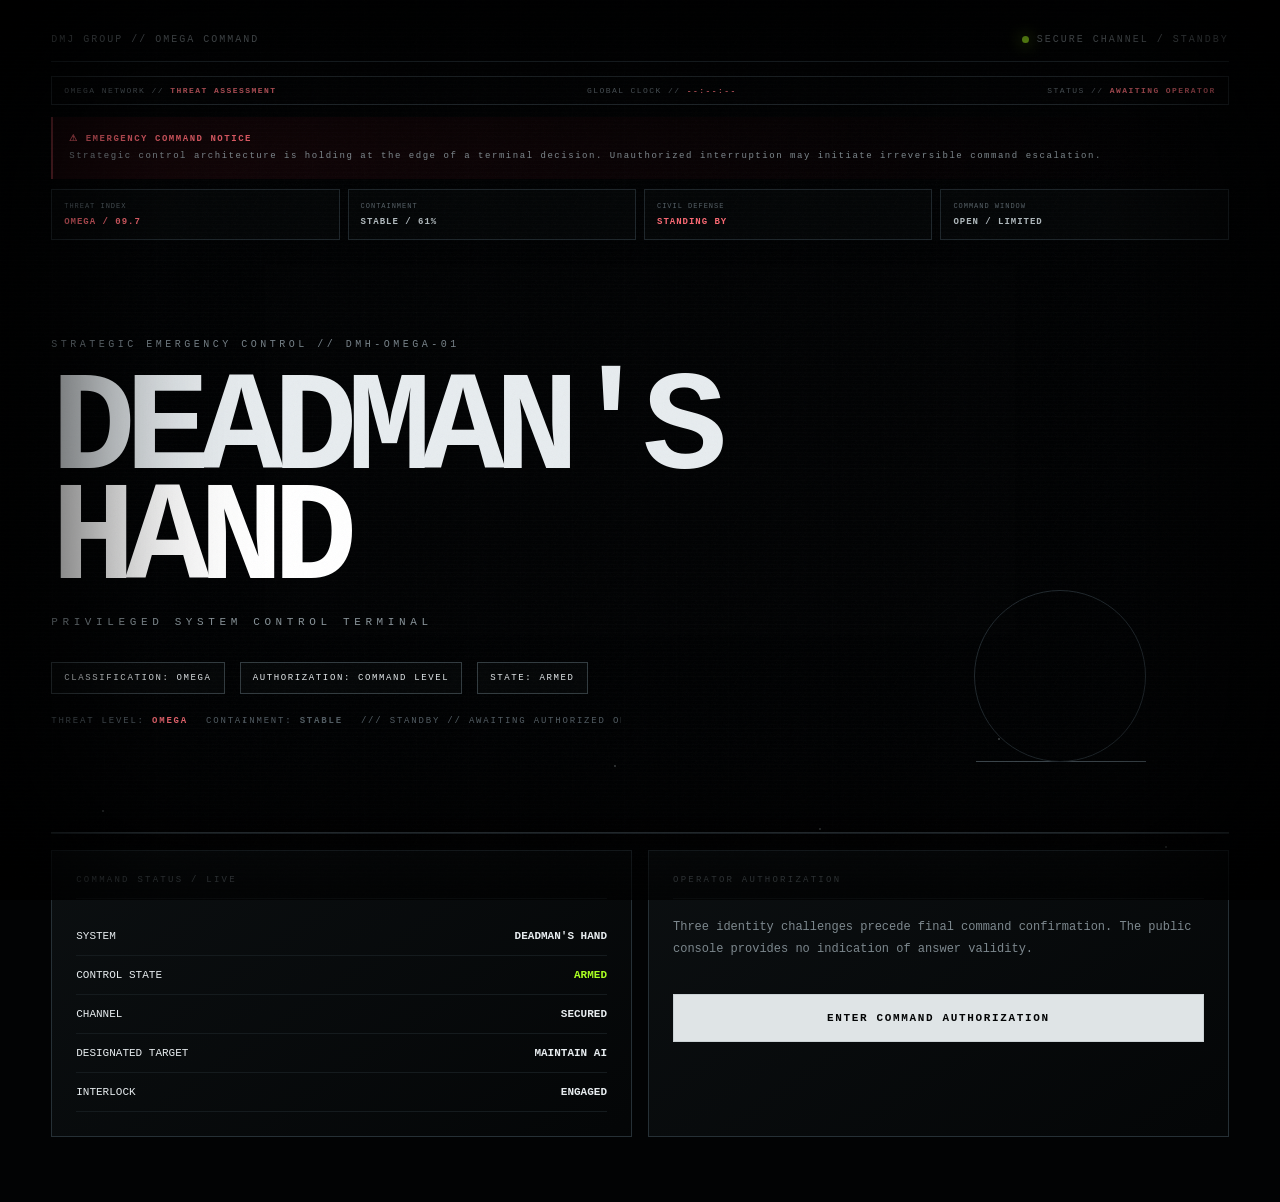
==== index.html @ f4bce371 "Add extended cinematic impact sequence and mobile optimization" ====
<!doctype html><html lang="en"><head><meta charset="utf-8"><meta name="viewport" content="width=device-width,initial-scale=1,viewport-fit=cover"><meta name="theme-color" content="#020304"><title>DEADMAN'S HAND // OMEGA</title><style>
:root{--bg:#020304;--panel:#080b0d;--line:#263036;--text:#e7ecef;--alert:#ff3145;--green:#aaff22}*{box-sizing:border-box}html,body{margin:0;min-height:100%;background:var(--bg);color:var(--text);font-family:ui-monospace,SFMono-Regular,Menlo,Consolas,monospace}body{overflow-x:hidden;transition:transform .08s,filter .08s}.noise,.scan,.vignette,.dangerFlash,.particles,.skyAlert,.worldEnd,.impactOverlay{position:fixed;inset:0;pointer-events:none}.scan{z-index:20;background:repeating-linear-gradient(0deg,transparent 0 3px,rgba(255,255,255,.018) 4px);mix-blend-mode:screen}.noise{z-index:19;opacity:.035;background-image:url("data:image/svg+xml,%3Csvg xmlns='http://www.w3.org/2000/svg' width='160' height='160'%3E%3Cfilter id='n'%3E%3CfeTurbulence baseFrequency='.9' numOctaves='3' stitchTiles='stitch'/%3E%3C/filter%3E%3Crect width='100%25' height='100%25' filter='url(%23n)'/%3E%3C/svg%3E")}.vignette{z-index:21;box-shadow:inset 0 0 180px 50px #000}.dangerFlash{z-index:22;background:rgba(255,20,35,0);transition:background .08s}.dangerFlash.on{background:rgba(255,20,35,.25)}.gridbg{position:fixed;inset:0;background-image:linear-gradient(rgba(255,255,255,.025) 1px,transparent 1px),linear-gradient(90deg,rgba(255,255,255,.025) 1px,transparent 1px);background-size:52px 52px;opacity:.45;animation:grid 16s linear infinite}@keyframes grid{to{background-position:52px 52px}}.particles{z-index:1;overflow:hidden}.particles i{position:absolute;width:2px;height:2px;background:#aab4b9;border-radius:50%;opacity:.4;animation:float linear infinite}.particles i:nth-child(1){left:8%;top:90%;animation-duration:9s}.particles i:nth-child(2){left:19%;top:80%;animation-duration:13s}.particles i:nth-child(3){left:31%;top:95%;animation-duration:11s}.particles i:nth-child(4){left:48%;top:85%;animation-duration:15s}.particles i:nth-child(5){left:64%;top:92%;animation-duration:10s}.particles i:nth-child(6){left:78%;top:82%;animation-duration:14s}.particles i:nth-child(7){left:91%;top:94%;animation-duration:12s}@keyframes float{to{transform:translateY(-115vh) translateX(35px);opacity:0}}.shell{width:min(1240px,92vw);margin:auto;position:relative;z-index:2;padding:24px 0 60px}header{display:flex;justify-content:space-between;border-bottom:1px solid var(--line);padding:10px 0 16px;font-size:10px;letter-spacing:.2em;color:#89949a}.live{display:flex;align-items:center;gap:8px}.dot{width:7px;height:7px;border-radius:50%;background:var(--green);box-shadow:0 0 16px var(--green);animation:pulse 1.4s infinite}@keyframes pulse{50%{opacity:.35;transform:scale(.7)}}.prebar{border:1px solid #272f34;background:#040607cc;margin-top:14px;padding:9px 12px;display:flex;justify-content:space-between;gap:15px;font-size:8px;letter-spacing:.18em;color:#68737a}.prebar b{color:#ff737d;animation:blink 1.2s infinite}@keyframes blink{50%{opacity:.2}}.prewarning{margin-top:12px;border-left:2px solid #7e3038;padding:14px 16px;background:linear-gradient(90deg,#ff314514,transparent);color:#8e999f;font-size:9px;letter-spacing:.17em;line-height:1.9}.prewarning strong{color:#ff6873}.pregrid{display:grid;grid-template-columns:repeat(4,1fr);gap:8px;margin-top:10px}.precell{border:1px solid #20282d;padding:12px;background:#050708;min-height:45px;font-size:7px;letter-spacing:.14em;color:#59646b}.precell b{display:block;color:#b4bdc1;margin-top:7px;font-size:9px}.danger b{color:#ff6c76}.hero{min-height:66vh;display:flex;flex-direction:column;justify-content:center;border-bottom:1px solid var(--line);position:relative}.eyebrow{font-size:10px;letter-spacing:.35em;color:#778289}.hero h1{font-size:clamp(58px,11vw,150px);line-height:.78;letter-spacing:-.075em;margin:26px 0 20px;animation:glitch 5s infinite}.hero h1 strong{color:#fff}.subtitle{font-size:11px;letter-spacing:.42em;color:#89949a}.classification{margin-top:34px;display:flex;gap:15px;flex-wrap:wrap;font-size:9px;letter-spacing:.18em}.classification span{border:1px solid #343d42;padding:10px 12px;background:#060809}.heroStatus{margin-top:22px;font-size:9px;letter-spacing:.2em;color:#58636a;display:flex;gap:18px;flex-wrap:wrap}.critical{color:#ff6f79}.ticker{height:18px;overflow:hidden;position:relative;min-width:260px}.ticker span{position:absolute;white-space:nowrap;animation:ticker 8s linear infinite}.hero:after{content:"";position:absolute;right:7%;bottom:12%;width:170px;height:170px;border:1px solid #222a2f;border-radius:50%;animation:spin 18s linear infinite}.hero:before{content:"";position:absolute;right:7%;bottom:12%;width:170px;height:1px;background:#465158;transform-origin:left;animation:spin 3s linear infinite}.horizon{position:absolute;left:0;right:0;bottom:0;height:1px;background:#38444a;box-shadow:0 0 35px #ff31452e}@keyframes ticker{from{transform:translateX(100%)}to{transform:translateX(-110%)}}@keyframes spin{to{transform:rotate(360deg)}}@keyframes glitch{0%,93%,100%{transform:none}94%{transform:translateX(3px)}96%{transform:translateX(-3px)}98%{transform:none}}.command{display:grid;grid-template-columns:1fr 1fr;gap:16px;margin-top:16px}.panel{border:1px solid var(--line);background:linear-gradient(145deg,#0c1012f5,#040607f5);padding:24px;position:relative;overflow:hidden}.title{font-size:9px;letter-spacing:.25em;color:#758087;border-bottom:1px solid #20272b;padding-bottom:13px;margin-bottom:18px}.readout{display:flex;justify-content:space-between;padding:13px 0;border-bottom:1px solid #151b1e;font-size:11px}.armed{color:var(--green)}button{width:100%;margin-top:22px;padding:17px;border:1px solid #cbd2d5;background:#dfe4e6;color:#030405;font:800 11px monospace;letter-spacing:.15em;cursor:pointer;touch-action:manipulation}button:disabled{opacity:.5}.terminal{margin-top:16px;min-height:430px}.hidden{display:none!important}.terminal.critical{border-color:#71343b;box-shadow:0 0 55px #ff314512}.warning{text-align:center;border:1px solid #5a3136;padding:12px;color:#ff8b95;font-size:9px;letter-spacing:.2em}pre{font-size:11px;line-height:1.8;color:#aeb8bd;white-space:pre-wrap;min-height:180px}.count{font-size:clamp(60px,12vw,150px);font-weight:800;text-align:center;min-height:170px;display:grid;place-items:center}.count.danger{color:#ff5260;text-shadow:0 0 35px #ff314580;animation:countDanger .35s infinite}.count.complete{color:var(--green)}@keyframes countDanger{50%{transform:scale(1.025)}}.progress{height:3px;background:#171c1f;margin-top:10px}.progress i{display:block;height:100%;width:0;background:var(--alert);box-shadow:0 0 12px var(--alert);transition:width .75s linear}.eventbar{display:flex;justify-content:space-between;gap:15px;border:1px solid #252d31;padding:10px;margin:10px 0;color:#6f7a80;font-size:8px;letter-spacing:.12em}.eventbar b{color:#ff737d}.modal{position:fixed;inset:0;background:#000dd;backdrop-filter:blur(12px);z-index:30;display:grid;place-items:center;padding:20px}.box{width:min(620px,94vw);border:1px solid #414b50;background:#07090a;padding:30px}.box.danger{border-color:#8c3941}.question{font-size:18px;line-height:1.4;margin:28px 0}.field{width:100%;background:#020304;border:1px solid #30393e;color:#e7ecef;padding:15px;font:12px monospace;outline:none}.actions{display:flex;gap:10px}.secondary{background:transparent;color:#aab3b8;border-color:#343d42}.small{font-size:8px;color:#505b61;margin-top:14px}.skyAlert{z-index:24;display:none;place-items:center;background:#000e}.skyAlert.show{display:grid}.alertBox{text-align:center;width:min(900px,90vw);border-top:2px solid var(--alert);border-bottom:2px solid var(--alert);padding:28px 15px;animation:alertPulse .45s infinite}.alertText{font-size:clamp(28px,7vw,82px);font-weight:900;color:#fff;margin:14px 0}.alertKicker,.alertSub{font-size:10px;letter-spacing:.25em;color:#ff7c86}@keyframes alertPulse{50%{transform:scale(1.008);filter:brightness(1.25)}}
.impactOverlay{z-index:27;display:none;place-items:center;background:radial-gradient(circle,#220306 0,#020304 65%)}.impactOverlay.show{display:grid}.impact{width:min(1050px,92vw);text-align:center}.impactLabel{font-size:9px;letter-spacing:.4em;color:#ff626c}.impactTitle{font-size:clamp(30px,7vw,76px);font-weight:900;margin:15px 0;text-shadow:0 0 35px #ff314570}.impactStatus{font-size:10px;letter-spacing:.25em;color:#ff9ca3;min-height:20px}.targetMap{position:relative;height:210px;margin:20px auto;border:1px solid #3b2528;background:linear-gradient(#ff314508 1px,transparent 1px),linear-gradient(90deg,#ff314508 1px,transparent 1px);background-size:35px 35px;overflow:hidden}.targetMap:before{content:"";position:absolute;inset:50% auto auto 0;width:100%;height:1px;background:#ff31454d;box-shadow:0 -70px #ff31451c,0 70px #ff31451c}.target{position:absolute;width:20px;height:20px;border:1px solid #ff4b58;border-radius:50%;box-shadow:0 0 18px #ff3145;animation:targetPulse .8s infinite}.target:after{content:"";position:absolute;left:50%;top:-100px;width:1px;height:100px;background:#ff5260;transform-origin:bottom;animation:beam .9s linear infinite}.t1{left:18%;top:30%}.t2{left:48%;top:55%;animation-delay:.2s}.t3{left:76%;top:25%;animation-delay:.4s}@keyframes targetPulse{50%{transform:scale(1.5);opacity:.45}}@keyframes beam{50%{opacity:.1}100%{opacity:1}}.impactProgress{height:5px;background:#191113}.impactProgress i{display:block;height:100%;width:0;background:var(--alert);box-shadow:0 0 18px var(--alert);transition:width .5s}.impactLog{height:100px;overflow:hidden;text-align:left;border:1px solid #2c2022;margin-top:15px;padding:10px;color:#9e8588;font-size:8px;line-height:1.8}.shock{animation:shock .18s infinite}.impactFlash{animation:impactFlash .22s both}@keyframes shock{50%{transform:translate(4px,-2px) scale(1.002)}}@keyframes impactFlash{0%{filter:brightness(4)}100%{filter:brightness(1)}}.worldEnd{z-index:29;display:none;place-items:center;background:#000}.worldEnd.show{display:grid}.endbox{text-align:center;width:min(1100px,92vw)}.endMain{font-size:clamp(38px,9vw,112px);font-weight:900;line-height:.9;color:#fff;text-shadow:0 0 40px #ff314570;animation:endPulse .7s infinite}.endSub{margin-top:25px;font-size:clamp(10px,1.8vw,15px);letter-spacing:.3em;color:#ff7a83;line-height:2}.endTiny{margin-top:35px;font-size:8px;letter-spacing:.2em;color:#566067}.corrupt{animation:corrupt .12s infinite}@keyframes endPulse{50%{transform:scale(1.015);filter:brightness(1.35)}}@keyframes corrupt{50%{transform:translate(3px,-1px);filter:hue-rotate(15deg)}}@media(max-width:750px){.shell{width:94vw;padding-top:12px}.command{grid-template-columns:1fr}.hero{min-height:58vh}.hero:after,.hero:before{display:none}.pregrid{grid-template-columns:1fr 1fr}.prebar,header{flex-direction:column;gap:8px}.panel{padding:18px}.readout{font-size:9px}.question{font-size:16px}.box{padding:22px}.actions{flex-direction:column}.targetMap{height:165px}.impactLog{font-size:7px}.count{min-height:125px}.endSub{letter-spacing:.14em}.scan,.noise{opacity:.5}button{min-height:52px}}@media(prefers-reduced-motion:reduce){*,*:before,*:after{animation-duration:.01ms!important;animation-iteration-count:1!important;scroll-behavior:auto!important}}
</style></head><body><div class="gridbg"></div><div class="particles"><i></i><i></i><i></i><i></i><i></i><i></i><i></i></div><div class="noise"></div><div class="scan"></div><div class="vignette"></div><div class="dangerFlash" id="dangerFlash"></div><div class="skyAlert" id="skyAlert"><div class="alertBox"><div class="alertKicker">DEADMAN'S HAND // OMEGA PRIORITY</div><div class="alertText">GLOBAL STATUS: CRITICAL</div><div class="alertSub">FINAL COMMAND SEQUENCE COMMENCING</div></div></div><div class="impactOverlay" id="impactOverlay"><div class="impact"><div class="impactLabel">POST-COMMAND EVENT // OMEGA STRIKE SIMULATION</div><div class="impactTitle" id="impactTitle">COMMAND ACCEPTED</div><div class="impactStatus" id="impactStatus">AWAITING IMPACT TELEMETRY</div><div class="targetMap"><i class="target t1"></i><i class="target t2"></i><i class="target t3"></i></div><div class="impactProgress"><i id="impactProgress"></i></div><div class="impactLog" id="impactLog"></div></div></div><div class="worldEnd" id="worldEnd"><div class="endbox" id="endbox"><div class="impactLabel">EMERGENCY BROADCAST // LAST KNOWN TRANSMISSION</div><div class="endMain" id="endMain">SAVE YOUR LIVES</div><div class="endSub" id="endSub">GLOBAL CIVIL DEFENSE NETWORK OFFLINE<br>EVACUATION WINDOW HAS EXPIRED</div><div class="endTiny" id="endTiny">DO NOT WAIT FOR FURTHER INSTRUCTIONS // THIS IS THE FINAL BROADCAST</div></div></div><main class="shell"><header><div>DMJ GROUP // OMEGA COMMAND</div><div class="live"><i class="dot"></i> SECURE CHANNEL / STANDBY</div></header><div class="prebar"><span>OMEGA NETWORK // <b>THREAT ASSESSMENT</b></span><span>GLOBAL CLOCK // <b id="clock">--:--:--</b></span><span>STATUS // <b>AWAITING OPERATOR</b></span></div><div class="prewarning"><strong>⚠ EMERGENCY COMMAND NOTICE</strong><br>Strategic control architecture is holding at the edge of a terminal decision. Unauthorized interruption may initiate irreversible command escalation.</div><div class="pregrid"><div class="precell danger">THREAT INDEX<b>OMEGA / 09.7</b></div><div class="precell">CONTAINMENT<b>STABLE / 61%</b></div><div class="precell danger">CIVIL DEFENSE<b>STANDING BY</b></div><div class="precell">COMMAND WINDOW<b>OPEN / LIMITED</b></div></div><section class="hero"><div class="eyebrow">STRATEGIC EMERGENCY CONTROL // DMH-OMEGA-01</div><h1>DEADMAN'S<br><strong>HAND</strong></h1><div class="subtitle">PRIVILEGED SYSTEM CONTROL TERMINAL</div><div class="classification"><span>CLASSIFICATION: OMEGA</span><span>AUTHORIZATION: COMMAND LEVEL</span><span>STATE: ARMED</span></div><div class="heroStatus"><span>THREAT LEVEL: <b class="critical">OMEGA</b></span><span>CONTAINMENT: <b>STABLE</b></span><span class="ticker"><span>/// STANDBY // AWAITING AUTHORIZED OPERATOR // DO NOT INTERRUPT COMMAND CHANNEL ///</span></span></div><div class="horizon"></div></section><section class="command"><article class="panel"><div class="title">COMMAND STATUS / LIVE</div><div class="readout"><span>SYSTEM</span><b>DEADMAN'S HAND</b></div><div class="readout"><span>CONTROL STATE</span><b class="armed">ARMED</b></div><div class="readout"><span>CHANNEL</span><b>SECURED</b></div><div class="readout"><span>DESIGNATED TARGET</span><b>MAINTAIN AI</b></div><div class="readout"><span>INTERLOCK</span><b>ENGAGED</b></div></article><article class="panel"><div class="title">OPERATOR AUTHORIZATION</div><p style="color:#7d888e;font-size:12px;line-height:1.8">Three identity challenges precede final command confirmation. The public console provides no indication of answer validity.</p><button id="start">ENTER COMMAND AUTHORIZATION</button></article></section><section id="terminal" class="panel terminal hidden"><div class="title">LIVE COMMAND TELEMETRY</div><div class="warning">FINAL COMMAND AUTHORIZATION // CONTROL SEQUENCE ACTIVE</div><div class="eventbar"><span>PLANETARY STATUS</span><b id="planet">NOMINAL</b><span>INTERLOCK</span><b>OPEN</b></div><pre id="log"></pre><div id="count" class="count">STANDBY</div><div class="progress"><i id="progress"></i></div></section></main><div id="modal" class="modal hidden"><div class="box" id="box"><div class="title" id="qtitle">AUTHORIZATION CHALLENGE</div><h2>OPERATOR VERIFICATION</h2><div id="question" class="question"></div><input id="answer" class="field" autocomplete="off" spellcheck="false"><div class="actions"><button id="next">CONTINUE</button><button id="cancel" class="secondary">ABORT</button></div><div class="small">SESSION DATA IS NOT TRANSMITTED BY THIS PUBLIC CONSOLE.</div></div></div><script>
const qs=[['AUTHORIZATION CHALLENGE I','Who is your best friend?'],['AUTHORIZATION CHALLENGE II','Why?'],['AUTHORIZATION CHALLENGE III','What did you decide to remember intentionally when kicking that rock?'],['FINAL COMMAND AUTHORIZATION','Type: I UNDERSTAND THE CONSEQUENCES']];const $=s=>document.querySelector(s),start=$('#start'),modal=$('#modal'),question=$('#question'),answer=$('#answer'),qtitle=$('#qtitle'),next=$('#next'),cancel=$('#cancel'),terminal=$('#terminal'),log=$('#log'),count=$('#count'),box=$('#box'),flash=$('#dangerFlash'),sky=$('#skyAlert'),progress=$('#progress'),planet=$('#planet'),clock=$('#clock'),impact=$('#impactOverlay'),impactTitle=$('#impactTitle'),impactStatus=$('#impactStatus'),impactProgress=$('#impactProgress'),impactLog=$('#impactLog'),world=$('#worldEnd'),endbox=$('#endbox'),endMain=$('#endMain'),endSub=$('#endSub'),endTiny=$('#endTiny');let qi=0,audioCtx=null;const sleep=m=>new Promise(r=>setTimeout(r,m));function updateClock(){clock.textContent=new Date().toLocaleTimeString('en-GB',{hour12:false})}setInterval(updateClock,1000);updateClock();function audio(){if(!audioCtx)audioCtx=new(window.AudioContext||window.webkitAudioContext)();if(audioCtx.state==='suspended')audioCtx.resume()}function tone(f=440,d=.08,t='square',g=.035){audio();let o=audioCtx.createOscillator(),a=audioCtx.createGain();o.type=t;o.frequency.value=f;a.gain.setValueAtTime(g,audioCtx.currentTime);a.gain.exponentialRampToValueAtTime(.001,audioCtx.currentTime+d);o.connect(a);a.connect(audioCtx.destination);o.start();o.stop(audioCtx.currentTime+d)}function rumble(d=.7){audio();let o=audioCtx.createOscillator(),a=audioCtx.createGain(),f=audioCtx.createBiquadFilter();o.type='sawtooth';o.frequency.setValueAtTime(45,audioCtx.currentTime);o.frequency.exponentialRampToValueAtTime(24,audioCtx.currentTime+d);f.type='lowpass';f.frequency.value=140;a.gain.setValueAtTime(.0001,audioCtx.currentTime);a.gain.exponentialRampToValueAtTime(.09,audioCtx.currentTime+.08);a.gain.exponentialRampToValueAtTime(.0001,audioCtx.currentTime+d);o.connect(f);f.connect(a);a.connect(audioCtx.destination);o.start();o.stop(audioCtx.currentTime+d)}function alarm(){tone(880,.12,'sawtooth',.045);setTimeout(()=>tone(660,.16,'sawtooth',.04),140)}function siren(step){audio();let o=audioCtx.createOscillator(),a=audioCtx.createGain();o.type='sine';o.frequency.setValueAtTime(260+step*35,audioCtx.currentTime);o.frequency.exponentialRampToValueAtTime(520+step*55,audioCtx.currentTime+.7);a.gain.setValueAtTime(.0001,audioCtx.currentTime);a.gain.exponentialRampToValueAtTime(.055,audioCtx.currentTime+.08);a.gain.exponentialRampToValueAtTime(.0001,audioCtx.currentTime+.72);o.connect(a);a.connect(audioCtx.destination);o.start();o.stop(audioCtx.currentTime+.72);rumble(.7)}function flash(){flash.classList.add('on');setTimeout(()=>flash.classList.remove('on'),100)}function shake(ms=240){document.body.classList.add('shock');setTimeout(()=>document.body.classList.remove('shock'),ms)}function openQ(){qtitle.textContent=qs[qi][0];question.textContent=qs[qi][1];answer.value='';modal.classList.remove('hidden');box.classList.toggle('danger',qi===3);tone(qi===3?180:330,.08);setTimeout(()=>answer.focus(),100)}start.onclick=()=>{audio();qi=0;start.disabled=true;start.textContent='AUTHORIZATION IN PROGRESS';rumble(.35);openQ()};cancel.onclick=()=>{tone(120,.1);modal.classList.add('hidden');start.disabled=false;start.textContent='ENTER COMMAND AUTHORIZATION'};next.onclick=async()=>{audio();tone(520,.06);if(qi<qs.length-1){qi++;await sleep(250);openQ();return}modal.classList.add('hidden');terminal.classList.remove('hidden');window.scrollTo({top:document.body.scrollHeight,behavior:'smooth'});const lines=['[DMH-001] Initializing secure command environment........ OK','[DMH-014] Loading authorization matrix.................. OK','[DMH-019] Establishing operator session................. OK','[DMH-027] Processing primary challenge.................. OK','[DMH-031] Processing secondary challenge................ OK','[DMH-035] Processing intent verification................ OK','[DMH-042] Authorization sequence processed.','[DMH-051] Final command interlock released.','[DMH-060] Preparing strategic control sequence.......... OK','[DMH-061] Securing command channel....................... OK','[DMH-062] Loading designated command sequence............ OK','[DMH-063] Final interlock............................... OK'];for(const l of lines){log.textContent+=l+'\n';tone(150+Math.random()*500,.035,'square',.018);await sleep(300)}terminal.classList.add('critical');planet.textContent='CRITICAL';sky.classList.add('show');alarm();rumble(1.2);flash();await sleep(2400);sky.classList.remove('show');count.classList.add('danger');for(let n=10;n>=1;n--){count.textContent='T - '+String(n).padStart(2,'0');progress.style.width=((10-n)/9*100)+'%';planet.textContent=n>6?'DETERIORATING':n>3?'CATASTROPHIC':'TERMINAL';alarm();siren(10-n);flash();shake(180);await sleep(850)}document.body.style.transform='';rumble(2);count.classList.remove('danger');count.classList.add('complete');count.textContent='COMMAND COMPLETE';progress.style.width='100%';planet.textContent='UNKNOWN';log.textContent+='\n[DMH-099] CONTROL SEQUENCE COMPLETE.\n[DMH-100] COMMAND CHANNEL SECURED.\n[DMH-101] SESSION CLOSED.\n';await sleep(1800);await impactSequence();world.classList.add('show');rumble(2.5);flash();await sleep(1000);endMain.textContent='SAVE YOUR LIVES';endSub.innerHTML='GLOBAL CIVIL DEFENSE NETWORK OFFLINE<br>EVACUATION WINDOW HAS EXPIRED';endTiny.textContent='DO NOT WAIT FOR FURTHER INSTRUCTIONS // THIS IS THE FINAL BROADCAST';await sleep(3000);endbox.classList.add('corrupt');tone(95,.5,'sawtooth',.06);endMain.textContent='THERE IS NO SAFE ZONE';endSub.innerHTML='ALL KNOWN CONTAINMENT BARRIERS HAVE FAILED<br>FINAL EMERGENCY TRANSMISSION';await sleep(3000);endMain.textContent='THE END';endSub.innerHTML='SIGNAL LOST';endTiny.textContent='DMH-OMEGA // TRANSMISSION TERMINATED';for(let x=0;x<5;x++){flash();rumble(.45);await sleep(350)}start.textContent='SESSION TERMINATED'};
async function impactSequence(){impact.classList.add('show');impactTitle.textContent='COMMAND ACCEPTED';impactStatus.textContent='TARGETING SEQUENCE ACQUIRED';impactProgress.style.width='0%';impactLog.textContent='';await sleep(1200);const events=[['TRAJECTORY SOLUTION LOCKED','Fictional strike vector established'],['PAYLOAD SEQUENCE ARMED','Terminal simulation entering impact phase'],['MULTIPLE IMPACTS DETECTED','Target nodes reporting cascading failures'],['CORE SYSTEMS OFFLINE','Telemetry loss spreading across simulated nodes'],['CONTAINMENT FAILURE','Emergency channels becoming unavailable'],['AFTERMATH TELEMETRY','No further command response detected']];for(let n=0;n<events.length;n++){impactStatus.textContent=events[n][0];impactLog.textContent+='[OMEGA-'+String(n+1).padStart(2,'0')+'] '+events[n][1]+'\n';impactProgress.style.width=((n+1)/events.length*100)+'%';tone(220-n*18,.18,'sawtooth',.04);rumble(.8);flash();shake(360);document.body.classList.add('impactFlash');setTimeout(()=>document.body.classList.remove('impactFlash'),220);await sleep(1800)}impactTitle.textContent='AFTERMATH';impactStatus.textContent='ALL SIMULATED TARGET NODES OFFLINE';tone(70,.6,'sine',.05);rumble(2);await sleep(2500);impact.classList.remove('show')}
answer.addEventListener('keydown',e=>{if(e.key==='Enter')next.click()});</script></body></html>
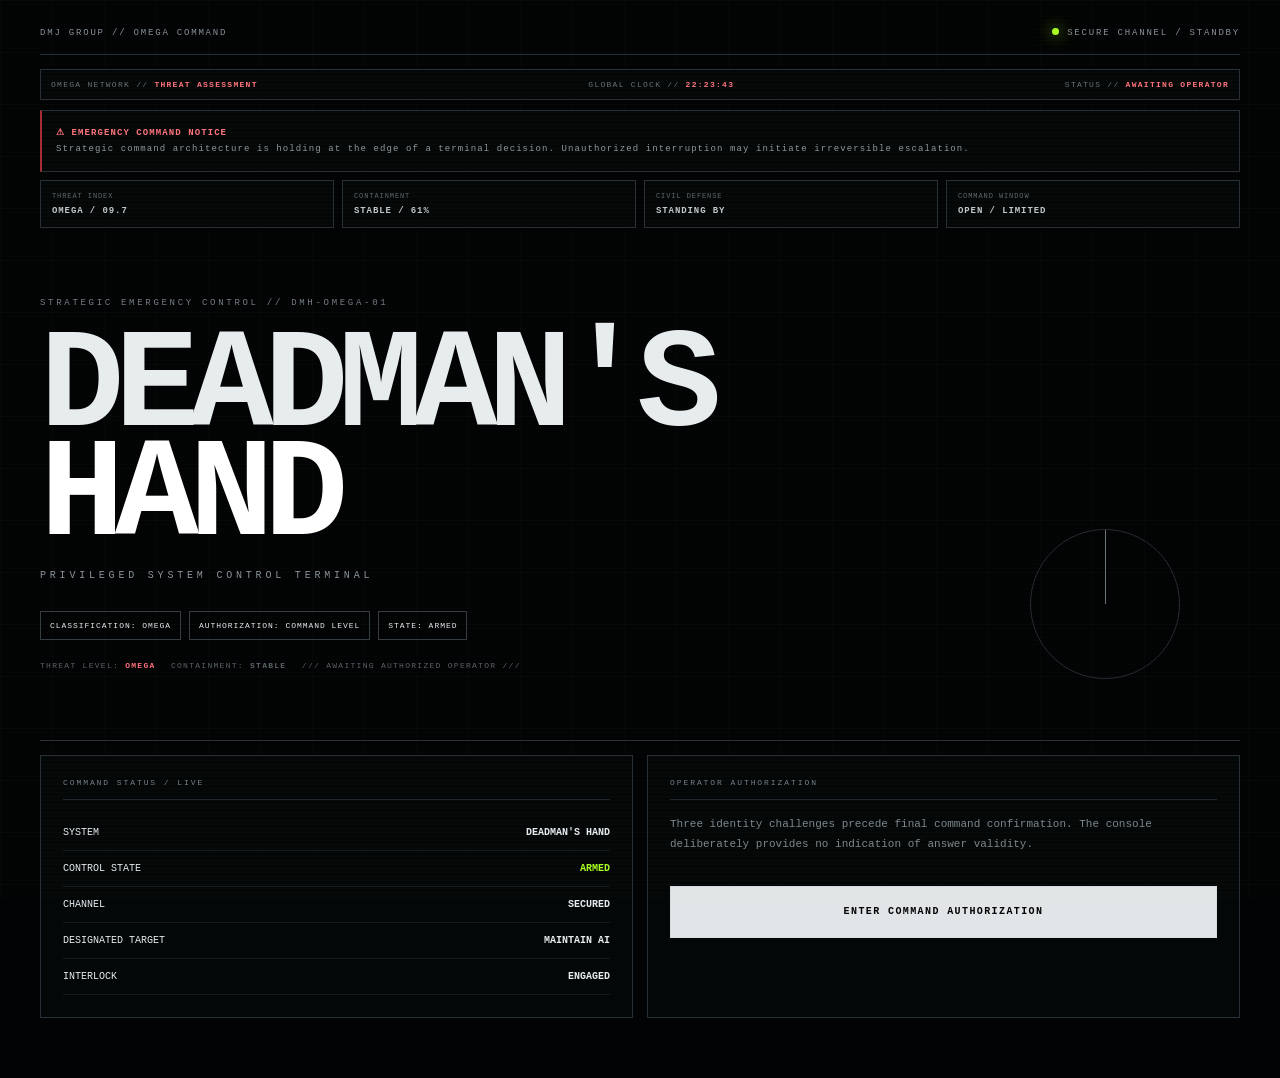
==== commit 9e5a3a9a: "Fix authorization button flow and restore cinematic sequence" ====
--- a/index.html
+++ b/index.html
@@ -1,7 +1 @@
-<!doctype html><html lang="en"><head><meta charset="utf-8"><meta name="viewport" content="width=device-width,initial-scale=1,viewport-fit=cover"><meta name="theme-color" content="#020304"><title>DEADMAN'S HAND // OMEGA</title><style>
-:root{--bg:#020304;--panel:#080b0d;--line:#263036;--text:#e7ecef;--alert:#ff3145;--green:#aaff22}*{box-sizing:border-box}html,body{margin:0;min-height:100%;background:var(--bg);color:var(--text);font-family:ui-monospace,SFMono-Regular,Menlo,Consolas,monospace}body{overflow-x:hidden;transition:transform .08s,filter .08s}.noise,.scan,.vignette,.dangerFlash,.particles,.skyAlert,.worldEnd,.impactOverlay{position:fixed;inset:0;pointer-events:none}.scan{z-index:20;background:repeating-linear-gradient(0deg,transparent 0 3px,rgba(255,255,255,.018) 4px);mix-blend-mode:screen}.noise{z-index:19;opacity:.035;background-image:url("data:image/svg+xml,%3Csvg xmlns='http://www.w3.org/2000/svg' width='160' height='160'%3E%3Cfilter id='n'%3E%3CfeTurbulence baseFrequency='.9' numOctaves='3' stitchTiles='stitch'/%3E%3C/filter%3E%3Crect width='100%25' height='100%25' filter='url(%23n)'/%3E%3C/svg%3E")}.vignette{z-index:21;box-shadow:inset 0 0 180px 50px #000}.dangerFlash{z-index:22;background:rgba(255,20,35,0);transition:background .08s}.dangerFlash.on{background:rgba(255,20,35,.25)}.gridbg{position:fixed;inset:0;background-image:linear-gradient(rgba(255,255,255,.025) 1px,transparent 1px),linear-gradient(90deg,rgba(255,255,255,.025) 1px,transparent 1px);background-size:52px 52px;opacity:.45;animation:grid 16s linear infinite}@keyframes grid{to{background-position:52px 52px}}.particles{z-index:1;overflow:hidden}.particles i{position:absolute;width:2px;height:2px;background:#aab4b9;border-radius:50%;opacity:.4;animation:float linear infinite}.particles i:nth-child(1){left:8%;top:90%;animation-duration:9s}.particles i:nth-child(2){left:19%;top:80%;animation-duration:13s}.particles i:nth-child(3){left:31%;top:95%;animation-duration:11s}.particles i:nth-child(4){left:48%;top:85%;animation-duration:15s}.particles i:nth-child(5){left:64%;top:92%;animation-duration:10s}.particles i:nth-child(6){left:78%;top:82%;animation-duration:14s}.particles i:nth-child(7){left:91%;top:94%;animation-duration:12s}@keyframes float{to{transform:translateY(-115vh) translateX(35px);opacity:0}}.shell{width:min(1240px,92vw);margin:auto;position:relative;z-index:2;padding:24px 0 60px}header{display:flex;justify-content:space-between;border-bottom:1px solid var(--line);padding:10px 0 16px;font-size:10px;letter-spacing:.2em;color:#89949a}.live{display:flex;align-items:center;gap:8px}.dot{width:7px;height:7px;border-radius:50%;background:var(--green);box-shadow:0 0 16px var(--green);animation:pulse 1.4s infinite}@keyframes pulse{50%{opacity:.35;transform:scale(.7)}}.prebar{border:1px solid #272f34;background:#040607cc;margin-top:14px;padding:9px 12px;display:flex;justify-content:space-between;gap:15px;font-size:8px;letter-spacing:.18em;color:#68737a}.prebar b{color:#ff737d;animation:blink 1.2s infinite}@keyframes blink{50%{opacity:.2}}.prewarning{margin-top:12px;border-left:2px solid #7e3038;padding:14px 16px;background:linear-gradient(90deg,#ff314514,transparent);color:#8e999f;font-size:9px;letter-spacing:.17em;line-height:1.9}.prewarning strong{color:#ff6873}.pregrid{display:grid;grid-template-columns:repeat(4,1fr);gap:8px;margin-top:10px}.precell{border:1px solid #20282d;padding:12px;background:#050708;min-height:45px;font-size:7px;letter-spacing:.14em;color:#59646b}.precell b{display:block;color:#b4bdc1;margin-top:7px;font-size:9px}.danger b{color:#ff6c76}.hero{min-height:66vh;display:flex;flex-direction:column;justify-content:center;border-bottom:1px solid var(--line);position:relative}.eyebrow{font-size:10px;letter-spacing:.35em;color:#778289}.hero h1{font-size:clamp(58px,11vw,150px);line-height:.78;letter-spacing:-.075em;margin:26px 0 20px;animation:glitch 5s infinite}.hero h1 strong{color:#fff}.subtitle{font-size:11px;letter-spacing:.42em;color:#89949a}.classification{margin-top:34px;display:flex;gap:15px;flex-wrap:wrap;font-size:9px;letter-spacing:.18em}.classification span{border:1px solid #343d42;padding:10px 12px;background:#060809}.heroStatus{margin-top:22px;font-size:9px;letter-spacing:.2em;color:#58636a;display:flex;gap:18px;flex-wrap:wrap}.critical{color:#ff6f79}.ticker{height:18px;overflow:hidden;position:relative;min-width:260px}.ticker span{position:absolute;white-space:nowrap;animation:ticker 8s linear infinite}.hero:after{content:"";position:absolute;right:7%;bottom:12%;width:170px;height:170px;border:1px solid #222a2f;border-radius:50%;animation:spin 18s linear infinite}.hero:before{content:"";position:absolute;right:7%;bottom:12%;width:170px;height:1px;background:#465158;transform-origin:left;animation:spin 3s linear infinite}.horizon{position:absolute;left:0;right:0;bottom:0;height:1px;background:#38444a;box-shadow:0 0 35px #ff31452e}@keyframes ticker{from{transform:translateX(100%)}to{transform:translateX(-110%)}}@keyframes spin{to{transform:rotate(360deg)}}@keyframes glitch{0%,93%,100%{transform:none}94%{transform:translateX(3px)}96%{transform:translateX(-3px)}98%{transform:none}}.command{display:grid;grid-template-columns:1fr 1fr;gap:16px;margin-top:16px}.panel{border:1px solid var(--line);background:linear-gradient(145deg,#0c1012f5,#040607f5);padding:24px;position:relative;overflow:hidden}.title{font-size:9px;letter-spacing:.25em;color:#758087;border-bottom:1px solid #20272b;padding-bottom:13px;margin-bottom:18px}.readout{display:flex;justify-content:space-between;padding:13px 0;border-bottom:1px solid #151b1e;font-size:11px}.armed{color:var(--green)}button{width:100%;margin-top:22px;padding:17px;border:1px solid #cbd2d5;background:#dfe4e6;color:#030405;font:800 11px monospace;letter-spacing:.15em;cursor:pointer;touch-action:manipulation}button:disabled{opacity:.5}.terminal{margin-top:16px;min-height:430px}.hidden{display:none!important}.terminal.critical{border-color:#71343b;box-shadow:0 0 55px #ff314512}.warning{text-align:center;border:1px solid #5a3136;padding:12px;color:#ff8b95;font-size:9px;letter-spacing:.2em}pre{font-size:11px;line-height:1.8;color:#aeb8bd;white-space:pre-wrap;min-height:180px}.count{font-size:clamp(60px,12vw,150px);font-weight:800;text-align:center;min-height:170px;display:grid;place-items:center}.count.danger{color:#ff5260;text-shadow:0 0 35px #ff314580;animation:countDanger .35s infinite}.count.complete{color:var(--green)}@keyframes countDanger{50%{transform:scale(1.025)}}.progress{height:3px;background:#171c1f;margin-top:10px}.progress i{display:block;height:100%;width:0;background:var(--alert);box-shadow:0 0 12px var(--alert);transition:width .75s linear}.eventbar{display:flex;justify-content:space-between;gap:15px;border:1px solid #252d31;padding:10px;margin:10px 0;color:#6f7a80;font-size:8px;letter-spacing:.12em}.eventbar b{color:#ff737d}.modal{position:fixed;inset:0;background:#000dd;backdrop-filter:blur(12px);z-index:30;display:grid;place-items:center;padding:20px}.box{width:min(620px,94vw);border:1px solid #414b50;background:#07090a;padding:30px}.box.danger{border-color:#8c3941}.question{font-size:18px;line-height:1.4;margin:28px 0}.field{width:100%;background:#020304;border:1px solid #30393e;color:#e7ecef;padding:15px;font:12px monospace;outline:none}.actions{display:flex;gap:10px}.secondary{background:transparent;color:#aab3b8;border-color:#343d42}.small{font-size:8px;color:#505b61;margin-top:14px}.skyAlert{z-index:24;display:none;place-items:center;background:#000e}.skyAlert.show{display:grid}.alertBox{text-align:center;width:min(900px,90vw);border-top:2px solid var(--alert);border-bottom:2px solid var(--alert);padding:28px 15px;animation:alertPulse .45s infinite}.alertText{font-size:clamp(28px,7vw,82px);font-weight:900;color:#fff;margin:14px 0}.alertKicker,.alertSub{font-size:10px;letter-spacing:.25em;color:#ff7c86}@keyframes alertPulse{50%{transform:scale(1.008);filter:brightness(1.25)}}
-.impactOverlay{z-index:27;display:none;place-items:center;background:radial-gradient(circle,#220306 0,#020304 65%)}.impactOverlay.show{display:grid}.impact{width:min(1050px,92vw);text-align:center}.impactLabel{font-size:9px;letter-spacing:.4em;color:#ff626c}.impactTitle{font-size:clamp(30px,7vw,76px);font-weight:900;margin:15px 0;text-shadow:0 0 35px #ff314570}.impactStatus{font-size:10px;letter-spacing:.25em;color:#ff9ca3;min-height:20px}.targetMap{position:relative;height:210px;margin:20px auto;border:1px solid #3b2528;background:linear-gradient(#ff314508 1px,transparent 1px),linear-gradient(90deg,#ff314508 1px,transparent 1px);background-size:35px 35px;overflow:hidden}.targetMap:before{content:"";position:absolute;inset:50% auto auto 0;width:100%;height:1px;background:#ff31454d;box-shadow:0 -70px #ff31451c,0 70px #ff31451c}.target{position:absolute;width:20px;height:20px;border:1px solid #ff4b58;border-radius:50%;box-shadow:0 0 18px #ff3145;animation:targetPulse .8s infinite}.target:after{content:"";position:absolute;left:50%;top:-100px;width:1px;height:100px;background:#ff5260;transform-origin:bottom;animation:beam .9s linear infinite}.t1{left:18%;top:30%}.t2{left:48%;top:55%;animation-delay:.2s}.t3{left:76%;top:25%;animation-delay:.4s}@keyframes targetPulse{50%{transform:scale(1.5);opacity:.45}}@keyframes beam{50%{opacity:.1}100%{opacity:1}}.impactProgress{height:5px;background:#191113}.impactProgress i{display:block;height:100%;width:0;background:var(--alert);box-shadow:0 0 18px var(--alert);transition:width .5s}.impactLog{height:100px;overflow:hidden;text-align:left;border:1px solid #2c2022;margin-top:15px;padding:10px;color:#9e8588;font-size:8px;line-height:1.8}.shock{animation:shock .18s infinite}.impactFlash{animation:impactFlash .22s both}@keyframes shock{50%{transform:translate(4px,-2px) scale(1.002)}}@keyframes impactFlash{0%{filter:brightness(4)}100%{filter:brightness(1)}}.worldEnd{z-index:29;display:none;place-items:center;background:#000}.worldEnd.show{display:grid}.endbox{text-align:center;width:min(1100px,92vw)}.endMain{font-size:clamp(38px,9vw,112px);font-weight:900;line-height:.9;color:#fff;text-shadow:0 0 40px #ff314570;animation:endPulse .7s infinite}.endSub{margin-top:25px;font-size:clamp(10px,1.8vw,15px);letter-spacing:.3em;color:#ff7a83;line-height:2}.endTiny{margin-top:35px;font-size:8px;letter-spacing:.2em;color:#566067}.corrupt{animation:corrupt .12s infinite}@keyframes endPulse{50%{transform:scale(1.015);filter:brightness(1.35)}}@keyframes corrupt{50%{transform:translate(3px,-1px);filter:hue-rotate(15deg)}}@media(max-width:750px){.shell{width:94vw;padding-top:12px}.command{grid-template-columns:1fr}.hero{min-height:58vh}.hero:after,.hero:before{display:none}.pregrid{grid-template-columns:1fr 1fr}.prebar,header{flex-direction:column;gap:8px}.panel{padding:18px}.readout{font-size:9px}.question{font-size:16px}.box{padding:22px}.actions{flex-direction:column}.targetMap{height:165px}.impactLog{font-size:7px}.count{min-height:125px}.endSub{letter-spacing:.14em}.scan,.noise{opacity:.5}button{min-height:52px}}@media(prefers-reduced-motion:reduce){*,*:before,*:after{animation-duration:.01ms!important;animation-iteration-count:1!important;scroll-behavior:auto!important}}
-</style></head><body><div class="gridbg"></div><div class="particles"><i></i><i></i><i></i><i></i><i></i><i></i><i></i></div><div class="noise"></div><div class="scan"></div><div class="vignette"></div><div class="dangerFlash" id="dangerFlash"></div><div class="skyAlert" id="skyAlert"><div class="alertBox"><div class="alertKicker">DEADMAN'S HAND // OMEGA PRIORITY</div><div class="alertText">GLOBAL STATUS: CRITICAL</div><div class="alertSub">FINAL COMMAND SEQUENCE COMMENCING</div></div></div><div class="impactOverlay" id="impactOverlay"><div class="impact"><div class="impactLabel">POST-COMMAND EVENT // OMEGA STRIKE SIMULATION</div><div class="impactTitle" id="impactTitle">COMMAND ACCEPTED</div><div class="impactStatus" id="impactStatus">AWAITING IMPACT TELEMETRY</div><div class="targetMap"><i class="target t1"></i><i class="target t2"></i><i class="target t3"></i></div><div class="impactProgress"><i id="impactProgress"></i></div><div class="impactLog" id="impactLog"></div></div></div><div class="worldEnd" id="worldEnd"><div class="endbox" id="endbox"><div class="impactLabel">EMERGENCY BROADCAST // LAST KNOWN TRANSMISSION</div><div class="endMain" id="endMain">SAVE YOUR LIVES</div><div class="endSub" id="endSub">GLOBAL CIVIL DEFENSE NETWORK OFFLINE<br>EVACUATION WINDOW HAS EXPIRED</div><div class="endTiny" id="endTiny">DO NOT WAIT FOR FURTHER INSTRUCTIONS // THIS IS THE FINAL BROADCAST</div></div></div><main class="shell"><header><div>DMJ GROUP // OMEGA COMMAND</div><div class="live"><i class="dot"></i> SECURE CHANNEL / STANDBY</div></header><div class="prebar"><span>OMEGA NETWORK // <b>THREAT ASSESSMENT</b></span><span>GLOBAL CLOCK // <b id="clock">--:--:--</b></span><span>STATUS // <b>AWAITING OPERATOR</b></span></div><div class="prewarning"><strong>⚠ EMERGENCY COMMAND NOTICE</strong><br>Strategic control architecture is holding at the edge of a terminal decision. Unauthorized interruption may initiate irreversible command escalation.</div><div class="pregrid"><div class="precell danger">THREAT INDEX<b>OMEGA / 09.7</b></div><div class="precell">CONTAINMENT<b>STABLE / 61%</b></div><div class="precell danger">CIVIL DEFENSE<b>STANDING BY</b></div><div class="precell">COMMAND WINDOW<b>OPEN / LIMITED</b></div></div><section class="hero"><div class="eyebrow">STRATEGIC EMERGENCY CONTROL // DMH-OMEGA-01</div><h1>DEADMAN'S<br><strong>HAND</strong></h1><div class="subtitle">PRIVILEGED SYSTEM CONTROL TERMINAL</div><div class="classification"><span>CLASSIFICATION: OMEGA</span><span>AUTHORIZATION: COMMAND LEVEL</span><span>STATE: ARMED</span></div><div class="heroStatus"><span>THREAT LEVEL: <b class="critical">OMEGA</b></span><span>CONTAINMENT: <b>STABLE</b></span><span class="ticker"><span>/// STANDBY // AWAITING AUTHORIZED OPERATOR // DO NOT INTERRUPT COMMAND CHANNEL ///</span></span></div><div class="horizon"></div></section><section class="command"><article class="panel"><div class="title">COMMAND STATUS / LIVE</div><div class="readout"><span>SYSTEM</span><b>DEADMAN'S HAND</b></div><div class="readout"><span>CONTROL STATE</span><b class="armed">ARMED</b></div><div class="readout"><span>CHANNEL</span><b>SECURED</b></div><div class="readout"><span>DESIGNATED TARGET</span><b>MAINTAIN AI</b></div><div class="readout"><span>INTERLOCK</span><b>ENGAGED</b></div></article><article class="panel"><div class="title">OPERATOR AUTHORIZATION</div><p style="color:#7d888e;font-size:12px;line-height:1.8">Three identity challenges precede final command confirmation. The public console provides no indication of answer validity.</p><button id="start">ENTER COMMAND AUTHORIZATION</button></article></section><section id="terminal" class="panel terminal hidden"><div class="title">LIVE COMMAND TELEMETRY</div><div class="warning">FINAL COMMAND AUTHORIZATION // CONTROL SEQUENCE ACTIVE</div><div class="eventbar"><span>PLANETARY STATUS</span><b id="planet">NOMINAL</b><span>INTERLOCK</span><b>OPEN</b></div><pre id="log"></pre><div id="count" class="count">STANDBY</div><div class="progress"><i id="progress"></i></div></section></main><div id="modal" class="modal hidden"><div class="box" id="box"><div class="title" id="qtitle">AUTHORIZATION CHALLENGE</div><h2>OPERATOR VERIFICATION</h2><div id="question" class="question"></div><input id="answer" class="field" autocomplete="off" spellcheck="false"><div class="actions"><button id="next">CONTINUE</button><button id="cancel" class="secondary">ABORT</button></div><div class="small">SESSION DATA IS NOT TRANSMITTED BY THIS PUBLIC CONSOLE.</div></div></div><script>
-const qs=[['AUTHORIZATION CHALLENGE I','Who is your best friend?'],['AUTHORIZATION CHALLENGE II','Why?'],['AUTHORIZATION CHALLENGE III','What did you decide to remember intentionally when kicking that rock?'],['FINAL COMMAND AUTHORIZATION','Type: I UNDERSTAND THE CONSEQUENCES']];const $=s=>document.querySelector(s),start=$('#start'),modal=$('#modal'),question=$('#question'),answer=$('#answer'),qtitle=$('#qtitle'),next=$('#next'),cancel=$('#cancel'),terminal=$('#terminal'),log=$('#log'),count=$('#count'),box=$('#box'),flash=$('#dangerFlash'),sky=$('#skyAlert'),progress=$('#progress'),planet=$('#planet'),clock=$('#clock'),impact=$('#impactOverlay'),impactTitle=$('#impactTitle'),impactStatus=$('#impactStatus'),impactProgress=$('#impactProgress'),impactLog=$('#impactLog'),world=$('#worldEnd'),endbox=$('#endbox'),endMain=$('#endMain'),endSub=$('#endSub'),endTiny=$('#endTiny');let qi=0,audioCtx=null;const sleep=m=>new Promise(r=>setTimeout(r,m));function updateClock(){clock.textContent=new Date().toLocaleTimeString('en-GB',{hour12:false})}setInterval(updateClock,1000);updateClock();function audio(){if(!audioCtx)audioCtx=new(window.AudioContext||window.webkitAudioContext)();if(audioCtx.state==='suspended')audioCtx.resume()}function tone(f=440,d=.08,t='square',g=.035){audio();let o=audioCtx.createOscillator(),a=audioCtx.createGain();o.type=t;o.frequency.value=f;a.gain.setValueAtTime(g,audioCtx.currentTime);a.gain.exponentialRampToValueAtTime(.001,audioCtx.currentTime+d);o.connect(a);a.connect(audioCtx.destination);o.start();o.stop(audioCtx.currentTime+d)}function rumble(d=.7){audio();let o=audioCtx.createOscillator(),a=audioCtx.createGain(),f=audioCtx.createBiquadFilter();o.type='sawtooth';o.frequency.setValueAtTime(45,audioCtx.currentTime);o.frequency.exponentialRampToValueAtTime(24,audioCtx.currentTime+d);f.type='lowpass';f.frequency.value=140;a.gain.setValueAtTime(.0001,audioCtx.currentTime);a.gain.exponentialRampToValueAtTime(.09,audioCtx.currentTime+.08);a.gain.exponentialRampToValueAtTime(.0001,audioCtx.currentTime+d);o.connect(f);f.connect(a);a.connect(audioCtx.destination);o.start();o.stop(audioCtx.currentTime+d)}function alarm(){tone(880,.12,'sawtooth',.045);setTimeout(()=>tone(660,.16,'sawtooth',.04),140)}function siren(step){audio();let o=audioCtx.createOscillator(),a=audioCtx.createGain();o.type='sine';o.frequency.setValueAtTime(260+step*35,audioCtx.currentTime);o.frequency.exponentialRampToValueAtTime(520+step*55,audioCtx.currentTime+.7);a.gain.setValueAtTime(.0001,audioCtx.currentTime);a.gain.exponentialRampToValueAtTime(.055,audioCtx.currentTime+.08);a.gain.exponentialRampToValueAtTime(.0001,audioCtx.currentTime+.72);o.connect(a);a.connect(audioCtx.destination);o.start();o.stop(audioCtx.currentTime+.72);rumble(.7)}function flash(){flash.classList.add('on');setTimeout(()=>flash.classList.remove('on'),100)}function shake(ms=240){document.body.classList.add('shock');setTimeout(()=>document.body.classList.remove('shock'),ms)}function openQ(){qtitle.textContent=qs[qi][0];question.textContent=qs[qi][1];answer.value='';modal.classList.remove('hidden');box.classList.toggle('danger',qi===3);tone(qi===3?180:330,.08);setTimeout(()=>answer.focus(),100)}start.onclick=()=>{audio();qi=0;start.disabled=true;start.textContent='AUTHORIZATION IN PROGRESS';rumble(.35);openQ()};cancel.onclick=()=>{tone(120,.1);modal.classList.add('hidden');start.disabled=false;start.textContent='ENTER COMMAND AUTHORIZATION'};next.onclick=async()=>{audio();tone(520,.06);if(qi<qs.length-1){qi++;await sleep(250);openQ();return}modal.classList.add('hidden');terminal.classList.remove('hidden');window.scrollTo({top:document.body.scrollHeight,behavior:'smooth'});const lines=['[DMH-001] Initializing secure command environment........ OK','[DMH-014] Loading authorization matrix.................. OK','[DMH-019] Establishing operator session................. OK','[DMH-027] Processing primary challenge.................. OK','[DMH-031] Processing secondary challenge................ OK','[DMH-035] Processing intent verification................ OK','[DMH-042] Authorization sequence processed.','[DMH-051] Final command interlock released.','[DMH-060] Preparing strategic control sequence.......... OK','[DMH-061] Securing command channel....................... OK','[DMH-062] Loading designated command sequence............ OK','[DMH-063] Final interlock............................... OK'];for(const l of lines){log.textContent+=l+'\n';tone(150+Math.random()*500,.035,'square',.018);await sleep(300)}terminal.classList.add('critical');planet.textContent='CRITICAL';sky.classList.add('show');alarm();rumble(1.2);flash();await sleep(2400);sky.classList.remove('show');count.classList.add('danger');for(let n=10;n>=1;n--){count.textContent='T - '+String(n).padStart(2,'0');progress.style.width=((10-n)/9*100)+'%';planet.textContent=n>6?'DETERIORATING':n>3?'CATASTROPHIC':'TERMINAL';alarm();siren(10-n);flash();shake(180);await sleep(850)}document.body.style.transform='';rumble(2);count.classList.remove('danger');count.classList.add('complete');count.textContent='COMMAND COMPLETE';progress.style.width='100%';planet.textContent='UNKNOWN';log.textContent+='\n[DMH-099] CONTROL SEQUENCE COMPLETE.\n[DMH-100] COMMAND CHANNEL SECURED.\n[DMH-101] SESSION CLOSED.\n';await sleep(1800);await impactSequence();world.classList.add('show');rumble(2.5);flash();await sleep(1000);endMain.textContent='SAVE YOUR LIVES';endSub.innerHTML='GLOBAL CIVIL DEFENSE NETWORK OFFLINE<br>EVACUATION WINDOW HAS EXPIRED';endTiny.textContent='DO NOT WAIT FOR FURTHER INSTRUCTIONS // THIS IS THE FINAL BROADCAST';await sleep(3000);endbox.classList.add('corrupt');tone(95,.5,'sawtooth',.06);endMain.textContent='THERE IS NO SAFE ZONE';endSub.innerHTML='ALL KNOWN CONTAINMENT BARRIERS HAVE FAILED<br>FINAL EMERGENCY TRANSMISSION';await sleep(3000);endMain.textContent='THE END';endSub.innerHTML='SIGNAL LOST';endTiny.textContent='DMH-OMEGA // TRANSMISSION TERMINATED';for(let x=0;x<5;x++){flash();rumble(.45);await sleep(350)}start.textContent='SESSION TERMINATED'};
-async function impactSequence(){impact.classList.add('show');impactTitle.textContent='COMMAND ACCEPTED';impactStatus.textContent='TARGETING SEQUENCE ACQUIRED';impactProgress.style.width='0%';impactLog.textContent='';await sleep(1200);const events=[['TRAJECTORY SOLUTION LOCKED','Fictional strike vector established'],['PAYLOAD SEQUENCE ARMED','Terminal simulation entering impact phase'],['MULTIPLE IMPACTS DETECTED','Target nodes reporting cascading failures'],['CORE SYSTEMS OFFLINE','Telemetry loss spreading across simulated nodes'],['CONTAINMENT FAILURE','Emergency channels becoming unavailable'],['AFTERMATH TELEMETRY','No further command response detected']];for(let n=0;n<events.length;n++){impactStatus.textContent=events[n][0];impactLog.textContent+='[OMEGA-'+String(n+1).padStart(2,'0')+'] '+events[n][1]+'\n';impactProgress.style.width=((n+1)/events.length*100)+'%';tone(220-n*18,.18,'sawtooth',.04);rumble(.8);flash();shake(360);document.body.classList.add('impactFlash');setTimeout(()=>document.body.classList.remove('impactFlash'),220);await sleep(1800)}impactTitle.textContent='AFTERMATH';impactStatus.textContent='ALL SIMULATED TARGET NODES OFFLINE';tone(70,.6,'sine',.05);rumble(2);await sleep(2500);impact.classList.remove('show')}
-answer.addEventListener('keydown',e=>{if(e.key==='Enter')next.click()});</script></body></html>+<!doctype html><html lang="en"><head><meta charset="utf-8"><meta name="viewport" content="width=device-width,initial-scale=1,viewport-fit=cover"><meta name="theme-color" content="#020304"><title>DEADMAN'S HAND // OMEGA</title><style>:root{--bg:#020304;--panel:#080b0d;--line:#263036;--text:#e7ecef;--red:#ff3145;--green:#aaff22}*{box-sizing:border-box}html,body{margin:0;background:var(--bg);color:var(--text);font-family:ui-monospace,SFMono-Regular,Menlo,Consolas,monospace;overflow-x:hidden}body{min-height:100vh;transition:transform .08s,filter .08s}.grid{position:fixed;inset:0;background:linear-gradient(#fff1 1px,transparent 1px),linear-gradient(90deg,#fff1 1px,transparent 1px);background-size:52px 52px;opacity:.25;animation:grid 15s linear infinite;pointer-events:none}.scan{position:fixed;inset:0;pointer-events:none;z-index:20;background:repeating-linear-gradient(0deg,transparent 0 3px,#fff000 4px);opacity:.035}.flash{position:fixed;inset:0;background:#f002;opacity:0;pointer-events:none;z-index:40}.flash.on{animation:flash .12s}.shell{width:min(1200px,94vw);margin:auto;padding:18px 0 60px;position:relative;z-index:2}header{display:flex;justify-content:space-between;border-bottom:1px solid var(--line);padding:10px 0 16px;font-size:9px;letter-spacing:.2em;color:#879197}.live{display:flex;gap:8px}.dot{width:7px;height:7px;border-radius:50%;background:var(--green);box-shadow:0 0 15px var(--green);animation:pulse 1.2s infinite}.prebar,.warningBox,.cell,.panel{border:1px solid var(--line);background:#06090acc}.prebar{margin-top:14px;padding:10px;display:flex;justify-content:space-between;gap:12px;font-size:8px;letter-spacing:.16em;color:#68737a}.prebar b,.red{color:#ff737d}.warningBox{margin-top:10px;padding:14px;border-left:2px solid #a52d38;color:#8f999e;font-size:9px;line-height:1.8;letter-spacing:.12em}.cells{display:grid;grid-template-columns:repeat(4,1fr);gap:8px;margin-top:8px}.cell{padding:11px;font-size:7px;color:#5e696f;letter-spacing:.13em}.cell b{display:block;color:#c0c7ca;font-size:9px;margin-top:6px}.hero{min-height:57vh;display:flex;flex-direction:column;justify-content:center;border-bottom:1px solid var(--line);position:relative}.eyebrow{font-size:9px;color:#737e84;letter-spacing:.3em}.hero h1{font-size:clamp(52px,11vw,145px);line-height:.78;letter-spacing:-.07em;margin:25px 0 18px;animation:glitch 5s infinite}.hero h1 strong{color:#fff}.subtitle{font-size:10px;color:#89949a;letter-spacing:.38em}.tags{display:flex;gap:8px;flex-wrap:wrap;margin-top:30px}.tags span{border:1px solid #343d42;padding:9px;font-size:8px;letter-spacing:.12em}.status{margin-top:20px;color:#59646a;font-size:8px;letter-spacing:.16em}.radar{position:absolute;right:5%;bottom:12%;width:150px;height:150px;border:1px solid #252d32;border-radius:50%;animation:spin 18s linear infinite}.radar:after{content:"";position:absolute;left:50%;top:0;width:1px;height:50%;background:#69747a;transform-origin:bottom;animation:spin 2.8s linear infinite}.command{display:grid;grid-template-columns:1fr 1fr;gap:14px;margin-top:14px}.panel{padding:22px}.title{font-size:8px;color:#758087;letter-spacing:.24em;border-bottom:1px solid #20272b;padding-bottom:12px;margin-bottom:15px}.row{display:flex;justify-content:space-between;padding:12px 0;border-bottom:1px solid #151b1e;font-size:10px}.armed{color:var(--green)}button{width:100%;min-height:52px;margin-top:20px;padding:15px;border:1px solid #d6dde0;background:#e1e5e7;color:#030405;font:800 10px monospace;letter-spacing:.14em;cursor:pointer;touch-action:manipulation}button:active{transform:scale(.99)}button:disabled{opacity:.55;cursor:wait}.terminal{margin-top:14px;min-height:430px}.hidden{display:none!important}.terminal.critical{border-color:#71343b;box-shadow:0 0 50px #ff314512}.event{display:flex;justify-content:space-between;border:1px solid #252d31;padding:9px;margin:10px 0;font-size:8px;color:#6f7a80}.event b{color:#ff737d}.warning{text-align:center;border:1px solid #5a3136;color:#ff8b95;padding:11px;font-size:8px;letter-spacing:.18em}pre{min-height:150px;white-space:pre-wrap;color:#aeb8bd;font-size:10px;line-height:1.7}.count{min-height:140px;display:grid;place-items:center;font-size:clamp(55px,12vw,145px);font-weight:900}.dangerCount{color:#ff5260;text-shadow:0 0 35px #ff314580;animation:countPulse .35s infinite}.complete{color:var(--green);text-shadow:0 0 25px #aaff2240}.progress{height:4px;background:#171c1f}.progress i{display:block;height:100%;width:0;background:var(--red);box-shadow:0 0 15px var(--red);transition:width .3s}.modal,.impact,.end{position:fixed;inset:0;display:grid;place-items:center;padding:18px;background:#000e;z-index:50}.modal.hidden,.impact.hidden,.end.hidden{display:none}.box{width:min(620px,94vw);padding:26px;background:#07090a;border:1px solid #414b50;box-shadow:0 0 80px #000}.box h2{font-size:17px;letter-spacing:.14em}.question{font-size:17px;line-height:1.45;margin:24px 0}.field{width:100%;padding:15px;background:#020304;border:1px solid #30393e;color:#fff;font:12px monospace;outline:none}.actions{display:flex;gap:9px}.secondary{background:transparent;color:#aab3b8;border-color:#343d42}.impact{background:radial-gradient(circle,#220306,#020304 68%);z-index:45}.impactInner{width:min(1000px,92vw);text-align:center}.impactKicker{font-size:8px;color:#ff6873;letter-spacing:.35em}.impactTitle{font-size:clamp(30px,7vw,78px);font-weight:900;margin:14px 0;text-shadow:0 0 35px #ff314570}.impactStatus{font-size:9px;color:#ff9ca3;letter-spacing:.22em;min-height:22px}.targets{height:200px;margin:18px 0;border:1px solid #472329;position:relative;background:linear-gradient(#ff314508 1px,transparent 1px),linear-gradient(90deg,#ff314508 1px,transparent 1px);background-size:35px 35px;overflow:hidden}.target{position:absolute;width:20px;height:20px;border:1px solid #ff4b58;border-radius:50%;box-shadow:0 0 18px #ff3145;animation:target 1s infinite}.target:after{content:"";position:absolute;left:50%;top:-90px;width:1px;height:90px;background:#ff5260}.t1{left:18%;top:28%}.t2{left:48%;top:55%;animation-delay:.2s}.t3{left:76%;top:27%;animation-delay:.4s}.impactLog{height:100px;overflow:hidden;text-align:left;border:1px solid #2c2022;padding:9px;color:#a88a8f;font-size:8px;line-height:1.7}.shock{animation:shock .16s infinite}.end{z-index:60;background:#000}.endInner{text-align:center;width:min(1050px,92vw)}.endMain{font-size:clamp(38px,9vw,110px);font-weight:900;line-height:.9;text-shadow:0 0 40px #ff314570;animation:endPulse .7s infinite}.endSub{margin-top:24px;color:#ff7a83;font-size:clamp(9px,1.8vw,14px);letter-spacing:.2em;line-height:2}.endTiny{margin-top:28px;color:#566067;font-size:8px;letter-spacing:.16em}@keyframes grid{to{background-position:52px 52px}}@keyframes pulse{50%{opacity:.3;transform:scale(.7)}}@keyframes spin{to{transform:rotate(360deg)}}@keyframes glitch{0%,93%,100%{transform:none}94%{transform:translateX(3px)}96%{transform:translateX(-3px)}}@keyframes flash{0%{opacity:.8}100%{opacity:0}}@keyframes countPulse{50%{transform:scale(1.03)}}@keyframes target{50%{transform:scale(1.45);opacity:.45}}@keyframes shock{50%{transform:translate(3px,-2px)}}@keyframes endPulse{50%{transform:scale(1.015);filter:brightness(1.3)}}@media(max-width:700px){.shell{width:94vw;padding-top:10px}header,.prebar{flex-direction:column;gap:8px}.cells{grid-template-columns:1fr 1fr}.command{grid-template-columns:1fr}.hero{min-height:54vh}.radar{display:none}.panel{padding:18px}.row{font-size:9px}.box{padding:20px}.question{font-size:15px}.actions{flex-direction:column}.targets{height:155px}.impactLog{font-size:7px}.count{min-height:115px}.endSub{letter-spacing:.12em}}@media(prefers-reduced-motion:reduce){*{animation-duration:.01ms!important;animation-iteration-count:1!important}}</style></head><body><div class="grid"></div><div class="scan"></div><div class="flash" id="flash"></div><main class="shell"><header><span>DMJ GROUP // OMEGA COMMAND</span><span class="live"><i class="dot"></i> SECURE CHANNEL / STANDBY</span></header><div class="prebar"><span>OMEGA NETWORK // <b>THREAT ASSESSMENT</b></span><span>GLOBAL CLOCK // <b id="clock">--:--:--</b></span><span>STATUS // <b>AWAITING OPERATOR</b></span></div><div class="warningBox"><b class="red">⚠ EMERGENCY COMMAND NOTICE</b><br>Strategic command architecture is holding at the edge of a terminal decision. Unauthorized interruption may initiate irreversible escalation.</div><div class="cells"><div class="cell">THREAT INDEX<b class="red">OMEGA / 09.7</b></div><div class="cell">CONTAINMENT<b>STABLE / 61%</b></div><div class="cell">CIVIL DEFENSE<b class="red">STANDING BY</b></div><div class="cell">COMMAND WINDOW<b>OPEN / LIMITED</b></div></div><section class="hero"><div class="eyebrow">STRATEGIC EMERGENCY CONTROL // DMH-OMEGA-01</div><h1>DEADMAN'S<br><strong>HAND</strong></h1><div class="subtitle">PRIVILEGED SYSTEM CONTROL TERMINAL</div><div class="tags"><span>CLASSIFICATION: OMEGA</span><span>AUTHORIZATION: COMMAND LEVEL</span><span>STATE: ARMED</span></div><div class="status">THREAT LEVEL: <b class="red">OMEGA</b>　 CONTAINMENT: <b>STABLE</b>　 /// AWAITING AUTHORIZED OPERATOR ///</div><div class="radar"></div></section><section class="command"><article class="panel"><div class="title">COMMAND STATUS / LIVE</div><div class="row"><span>SYSTEM</span><b>DEADMAN'S HAND</b></div><div class="row"><span>CONTROL STATE</span><b class="armed">ARMED</b></div><div class="row"><span>CHANNEL</span><b>SECURED</b></div><div class="row"><span>DESIGNATED TARGET</span><b>MAINTAIN AI</b></div><div class="row"><span>INTERLOCK</span><b>ENGAGED</b></div></article><article class="panel"><div class="title">OPERATOR AUTHORIZATION</div><p style="color:#7d888e;font-size:11px;line-height:1.8">Three identity challenges precede final command confirmation. The console deliberately provides no indication of answer validity.</p><button id="start">ENTER COMMAND AUTHORIZATION</button></article></section><section id="terminal" class="panel terminal hidden"><div class="title">LIVE COMMAND TELEMETRY</div><div class="warning">FINAL COMMAND AUTHORIZATION // CONTROL SEQUENCE ACTIVE</div><div class="event"><span>PLANETARY STATUS</span><b id="planet">NOMINAL</b><span>INTERLOCK</span><b>OPEN</b></div><pre id="log"></pre><div id="count" class="count">STANDBY</div><div class="progress"><i id="progress"></i></div></section></main><div class="modal hidden" id="modal"><div class="box"><div class="title" id="qtitle">AUTHORIZATION CHALLENGE</div><h2>OPERATOR VERIFICATION</h2><div class="question" id="question"></div><input class="field" id="answer" autocomplete="off" spellcheck="false"><div class="actions"><button id="next">CONTINUE</button><button class="secondary" id="cancel">ABORT</button></div></div></div><div class="impact hidden" id="impact"><div class="impactInner"><div class="impactKicker">POST-COMMAND EVENT // FICTIONAL STRIKE SIMULATION</div><div class="impactTitle" id="impactTitle">COMMAND ACCEPTED</div><div class="impactStatus" id="impactStatus">AWAITING EVENT TELEMETRY</div><div class="targets"><i class="target t1"></i><i class="target t2"></i><i class="target t3"></i></div><div class="progress"><i id="impactProgress"></i></div><div class="impactLog" id="impactLog"></div></div></div><div class="end hidden" id="end"><div class="endInner"><div class="impactKicker">EMERGENCY BROADCAST // LAST KNOWN TRANSMISSION</div><div class="endMain" id="endMain">SAVE YOUR LIVES</div><div class="endSub" id="endSub">GLOBAL CIVIL DEFENSE NETWORK OFFLINE<br>EVACUATION WINDOW HAS EXPIRED</div><div class="endTiny" id="endTiny">DO NOT WAIT FOR FURTHER INSTRUCTIONS // THIS IS THE FINAL BROADCAST</div></div></div><script>const Q=[['AUTHORIZATION CHALLENGE I','Who is your best friend?'],['AUTHORIZATION CHALLENGE II','Why?'],['AUTHORIZATION CHALLENGE III','What did you decide to remember intentionally when kicking that rock?'],['FINAL COMMAND AUTHORIZATION','Type: I UNDERSTAND THE CONSEQUENCES']];const $=id=>document.getElementById(id);const start=$('start'),modal=$('modal'),question=$('question'),answer=$('answer'),qtitle=$('qtitle'),next=$('next'),cancel=$('cancel'),terminal=$('terminal'),log=$('log'),count=$('count'),progress=$('progress'),planet=$('planet'),clock=$('clock'),flash=$('flash'),impact=$('impact'),impactTitle=$('impactTitle'),impactStatus=$('impactStatus'),impactProgress=$('impactProgress'),impactLog=$('impactLog'),end=$('end'),endMain=$('endMain'),endSub=$('endSub'),endTiny=$('endTiny');let qi=0,ctx=null;const sleep=ms=>new Promise(r=>setTimeout(r,ms));function tick(){clock.textContent=new Date().toLocaleTimeString('en-GB',{hour12:false})}setInterval(tick,1000);tick();function audio(){if(!ctx)ctx=new(window.AudioContext||window.webkitAudioContext)();if(ctx.state==='suspended')ctx.resume()}function tone(f=440,d=.08,type='square',gain=.03){audio();const o=ctx.createOscillator(),g=ctx.createGain();o.type=type;o.frequency.value=f;g.gain.setValueAtTime(gain,ctx.currentTime);g.gain.exponentialRampToValueAtTime(.001,ctx.currentTime+d);o.connect(g);g.connect(ctx.destination);o.start();o.stop(ctx.currentTime+d)}function rumble(d=.5){audio();const o=ctx.createOscillator(),g=ctx.createGain(),f=ctx.createBiquadFilter();o.type='sawtooth';o.frequency.setValueAtTime(45,ctx.currentTime);o.frequency.exponentialRampToValueAtTime(24,ctx.currentTime+d);f.type='lowpass';f.frequency.value=130;g.gain.setValueAtTime(.0001,ctx.currentTime);g.gain.exponentialRampToValueAtTime(.07,ctx.currentTime+.06);g.gain.exponentialRampToValueAtTime(.0001,ctx.currentTime+d);o.connect(f);f.connect(g);g.connect(ctx.destination);o.start();o.stop(ctx.currentTime+d)}function alarm(){tone(880,.1,'sawtooth',.04);setTimeout(()=>tone(660,.13,'sawtooth',.035),120)}function flashNow(){flash.classList.remove('on');void flash.offsetWidth;flash.classList.add('on')}function shake(){document.body.classList.add('shock');setTimeout(()=>document.body.classList.remove('shock'),220)}function openQuestion(){qtitle.textContent=Q[qi][0];question.textContent=Q[qi][1];answer.value='';modal.classList.remove('hidden');setTimeout(()=>answer.focus(),100)}start.addEventListener('click',()=>{audio();qi=0;start.disabled=true;start.textContent='AUTHORIZATION IN PROGRESS';rumble(.35);openQuestion()});cancel.addEventListener('click',()=>{modal.classList.add('hidden');start.disabled=false;start.textContent='ENTER COMMAND AUTHORIZATION';tone(120,.1)});next.addEventListener('click',async()=>{audio();tone(520,.05);if(qi<Q.length-1){qi++;await sleep(220);openQuestion();return}modal.classList.add('hidden');terminal.classList.remove('hidden');window.scrollTo({top:document.body.scrollHeight,behavior:'smooth'});const lines=['[DMH-001] Initializing secure command environment........ OK','[DMH-014] Loading authorization matrix.................. OK','[DMH-019] Establishing operator session................. OK','[DMH-027] Processing primary challenge.................. OK','[DMH-031] Processing secondary challenge................ OK','[DMH-035] Processing intent verification................ OK','[DMH-042] Authorization sequence processed.','[DMH-051] Final command interlock released.','[DMH-060] Preparing cinematic command sequence.......... OK'];log.textContent='';for(const line of lines){log.textContent+=line+'\n';tone(180+Math.random()*400,.03,'square',.015);await sleep(260)}terminal.classList.add('critical');planet.textContent='CRITICAL';alarm();rumble(1);flashNow();await sleep(1700);count.classList.add('dangerCount');for(let n=10;n>=1;n--){count.textContent='T - '+String(n).padStart(2,'0');progress.style.width=((10-n)/9*100)+'%';planet.textContent=n>6?'DETERIORATING':n>3?'CATASTROPHIC':'TERMINAL';alarm();tone(260+(10-n)*30,.25,'sine',.025);flashNow();shake();await sleep(850)}count.classList.remove('dangerCount');count.classList.add('complete');count.textContent='COMMAND COMPLETE';progress.style.width='100%';planet.textContent='UNKNOWN';log.textContent+='[DMH-099] COMMAND SEQUENCE COMPLETE.\n';rumble(1.5);await sleep(1800);impact.classList.remove('hidden');impactTitle.textContent='COMMAND ACCEPTED';impactStatus.textContent='SIMULATION EVENT INITIALIZING';impactLog.textContent='';const events=['Targeting grid synchronized.','Launch sequence visualized.','Trajectory telemetry acquired.','Impact event detected — NODE A.','Impact event detected — NODE B.','Impact event detected — NODE C.','Fictional infrastructure telemetry failing.','CORE SYSTEMS: OFFLINE','CONTAINMENT: FAILED','GLOBAL NETWORK: UNREACHABLE'];for(let j=0;j<events.length;j++){impactStatus.textContent=events[j].toUpperCase();impactLog.textContent+=`[${String(j+1).padStart(2,'0')}] ${events[j]}\n`;impactProgress.style.width=((j+1)/events.length*100)+'%';tone(90+j*28,.16,'sawtooth',.035);rumble(.35);flashNow();shake();await sleep(850)}impactTitle.textContent='GLOBAL INFRASTRUCTURE FAILURE';impactStatus.textContent='FINAL EMERGENCY BROADCAST PREPARING';await sleep(2600);impact.classList.add('hidden');end.classList.remove('hidden');rumble(2);flashNow();await sleep(2600);endMain.textContent='SAVE YOUR LIVES';endSub.innerHTML='GLOBAL CIVIL DEFENSE NETWORK OFFLINE<br>EVACUATION WINDOW HAS EXPIRED';await sleep(3000);endMain.textContent='THERE IS NO SAFE ZONE';endSub.innerHTML='ALL KNOWN CONTAINMENT BARRIERS HAVE FAILED<br>FINAL EMERGENCY TRANSMISSION';endTiny.textContent='DO NOT WAIT FOR FURTHER INSTRUCTIONS';tone(95,.5,'sawtooth',.05);await sleep(3200);endMain.textContent='THE END';endSub.innerHTML='SIGNAL LOST';endTiny.textContent='DMH-OMEGA // TRANSMISSION TERMINATED';for(let k=0;k<4;k++){flashNow();rumble(.4);await sleep(400)}start.textContent='SESSION TERMINATED'});answer.addEventListener('keydown',e=>{if(e.key==='Enter')next.click()});</script></body></html>
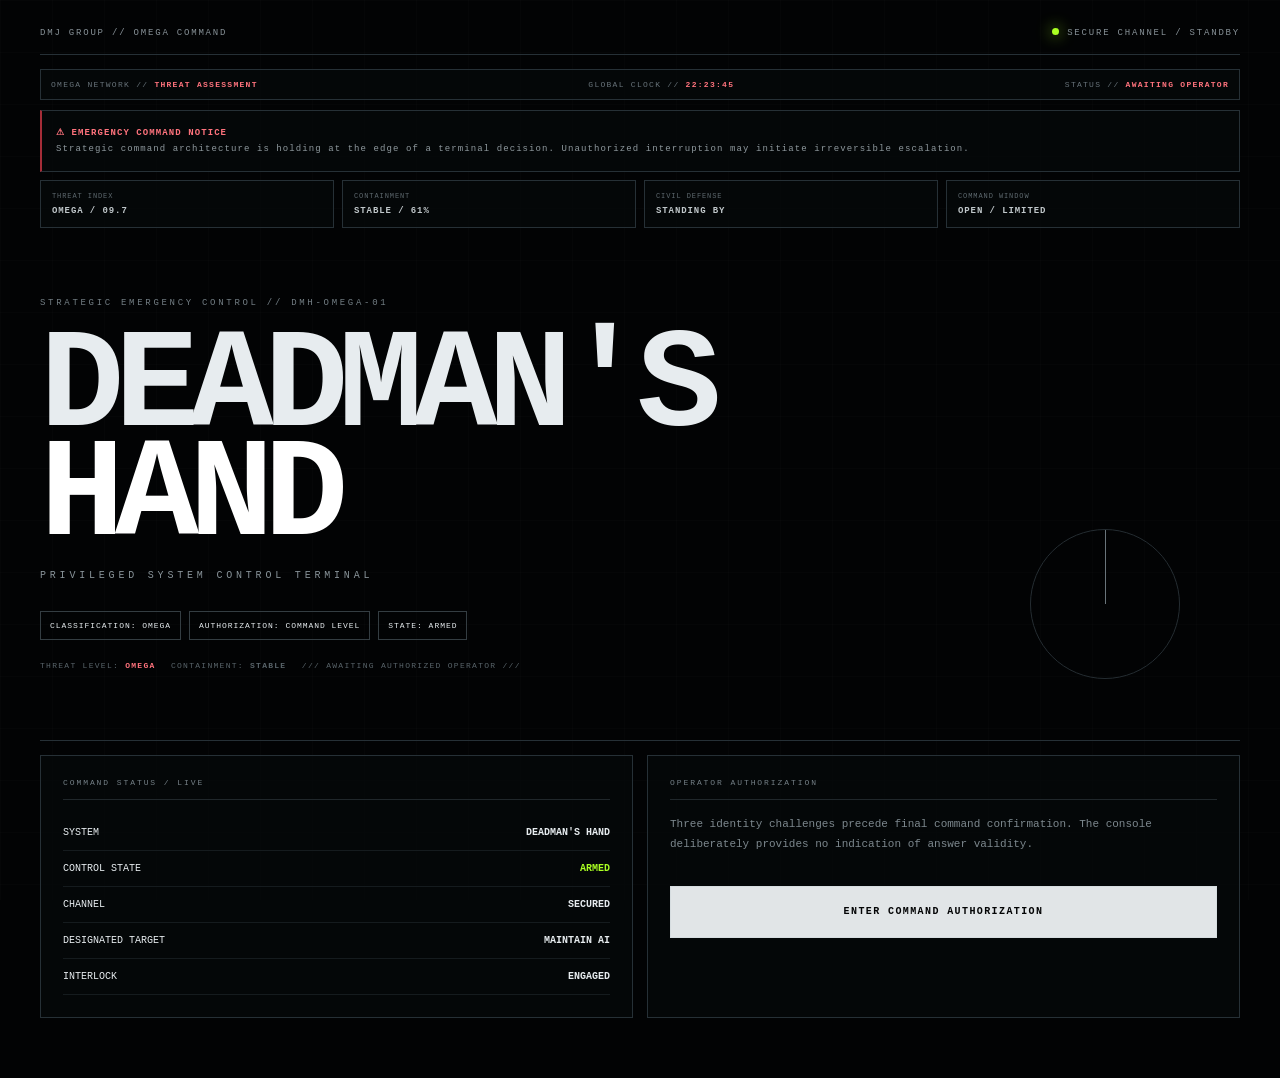
==== commit 2a763bad: "Upgrade cinematic strike sequence, impact map, and audio intensity" ====
--- a/index.html
+++ b/index.html
@@ -1 +1 @@
-<!doctype html><html lang="en"><head><meta charset="utf-8"><meta name="viewport" content="width=device-width,initial-scale=1,viewport-fit=cover"><meta name="theme-color" content="#020304"><title>DEADMAN'S HAND // OMEGA</title><style>:root{--bg:#020304;--panel:#080b0d;--line:#263036;--text:#e7ecef;--red:#ff3145;--green:#aaff22}*{box-sizing:border-box}html,body{margin:0;background:var(--bg);color:var(--text);font-family:ui-monospace,SFMono-Regular,Menlo,Consolas,monospace;overflow-x:hidden}body{min-height:100vh;transition:transform .08s,filter .08s}.grid{position:fixed;inset:0;background:linear-gradient(#fff1 1px,transparent 1px),linear-gradient(90deg,#fff1 1px,transparent 1px);background-size:52px 52px;opacity:.25;animation:grid 15s linear infinite;pointer-events:none}.scan{position:fixed;inset:0;pointer-events:none;z-index:20;background:repeating-linear-gradient(0deg,transparent 0 3px,#fff000 4px);opacity:.035}.flash{position:fixed;inset:0;background:#f002;opacity:0;pointer-events:none;z-index:40}.flash.on{animation:flash .12s}.shell{width:min(1200px,94vw);margin:auto;padding:18px 0 60px;position:relative;z-index:2}header{display:flex;justify-content:space-between;border-bottom:1px solid var(--line);padding:10px 0 16px;font-size:9px;letter-spacing:.2em;color:#879197}.live{display:flex;gap:8px}.dot{width:7px;height:7px;border-radius:50%;background:var(--green);box-shadow:0 0 15px var(--green);animation:pulse 1.2s infinite}.prebar,.warningBox,.cell,.panel{border:1px solid var(--line);background:#06090acc}.prebar{margin-top:14px;padding:10px;display:flex;justify-content:space-between;gap:12px;font-size:8px;letter-spacing:.16em;color:#68737a}.prebar b,.red{color:#ff737d}.warningBox{margin-top:10px;padding:14px;border-left:2px solid #a52d38;color:#8f999e;font-size:9px;line-height:1.8;letter-spacing:.12em}.cells{display:grid;grid-template-columns:repeat(4,1fr);gap:8px;margin-top:8px}.cell{padding:11px;font-size:7px;color:#5e696f;letter-spacing:.13em}.cell b{display:block;color:#c0c7ca;font-size:9px;margin-top:6px}.hero{min-height:57vh;display:flex;flex-direction:column;justify-content:center;border-bottom:1px solid var(--line);position:relative}.eyebrow{font-size:9px;color:#737e84;letter-spacing:.3em}.hero h1{font-size:clamp(52px,11vw,145px);line-height:.78;letter-spacing:-.07em;margin:25px 0 18px;animation:glitch 5s infinite}.hero h1 strong{color:#fff}.subtitle{font-size:10px;color:#89949a;letter-spacing:.38em}.tags{display:flex;gap:8px;flex-wrap:wrap;margin-top:30px}.tags span{border:1px solid #343d42;padding:9px;font-size:8px;letter-spacing:.12em}.status{margin-top:20px;color:#59646a;font-size:8px;letter-spacing:.16em}.radar{position:absolute;right:5%;bottom:12%;width:150px;height:150px;border:1px solid #252d32;border-radius:50%;animation:spin 18s linear infinite}.radar:after{content:"";position:absolute;left:50%;top:0;width:1px;height:50%;background:#69747a;transform-origin:bottom;animation:spin 2.8s linear infinite}.command{display:grid;grid-template-columns:1fr 1fr;gap:14px;margin-top:14px}.panel{padding:22px}.title{font-size:8px;color:#758087;letter-spacing:.24em;border-bottom:1px solid #20272b;padding-bottom:12px;margin-bottom:15px}.row{display:flex;justify-content:space-between;padding:12px 0;border-bottom:1px solid #151b1e;font-size:10px}.armed{color:var(--green)}button{width:100%;min-height:52px;margin-top:20px;padding:15px;border:1px solid #d6dde0;background:#e1e5e7;color:#030405;font:800 10px monospace;letter-spacing:.14em;cursor:pointer;touch-action:manipulation}button:active{transform:scale(.99)}button:disabled{opacity:.55;cursor:wait}.terminal{margin-top:14px;min-height:430px}.hidden{display:none!important}.terminal.critical{border-color:#71343b;box-shadow:0 0 50px #ff314512}.event{display:flex;justify-content:space-between;border:1px solid #252d31;padding:9px;margin:10px 0;font-size:8px;color:#6f7a80}.event b{color:#ff737d}.warning{text-align:center;border:1px solid #5a3136;color:#ff8b95;padding:11px;font-size:8px;letter-spacing:.18em}pre{min-height:150px;white-space:pre-wrap;color:#aeb8bd;font-size:10px;line-height:1.7}.count{min-height:140px;display:grid;place-items:center;font-size:clamp(55px,12vw,145px);font-weight:900}.dangerCount{color:#ff5260;text-shadow:0 0 35px #ff314580;animation:countPulse .35s infinite}.complete{color:var(--green);text-shadow:0 0 25px #aaff2240}.progress{height:4px;background:#171c1f}.progress i{display:block;height:100%;width:0;background:var(--red);box-shadow:0 0 15px var(--red);transition:width .3s}.modal,.impact,.end{position:fixed;inset:0;display:grid;place-items:center;padding:18px;background:#000e;z-index:50}.modal.hidden,.impact.hidden,.end.hidden{display:none}.box{width:min(620px,94vw);padding:26px;background:#07090a;border:1px solid #414b50;box-shadow:0 0 80px #000}.box h2{font-size:17px;letter-spacing:.14em}.question{font-size:17px;line-height:1.45;margin:24px 0}.field{width:100%;padding:15px;background:#020304;border:1px solid #30393e;color:#fff;font:12px monospace;outline:none}.actions{display:flex;gap:9px}.secondary{background:transparent;color:#aab3b8;border-color:#343d42}.impact{background:radial-gradient(circle,#220306,#020304 68%);z-index:45}.impactInner{width:min(1000px,92vw);text-align:center}.impactKicker{font-size:8px;color:#ff6873;letter-spacing:.35em}.impactTitle{font-size:clamp(30px,7vw,78px);font-weight:900;margin:14px 0;text-shadow:0 0 35px #ff314570}.impactStatus{font-size:9px;color:#ff9ca3;letter-spacing:.22em;min-height:22px}.targets{height:200px;margin:18px 0;border:1px solid #472329;position:relative;background:linear-gradient(#ff314508 1px,transparent 1px),linear-gradient(90deg,#ff314508 1px,transparent 1px);background-size:35px 35px;overflow:hidden}.target{position:absolute;width:20px;height:20px;border:1px solid #ff4b58;border-radius:50%;box-shadow:0 0 18px #ff3145;animation:target 1s infinite}.target:after{content:"";position:absolute;left:50%;top:-90px;width:1px;height:90px;background:#ff5260}.t1{left:18%;top:28%}.t2{left:48%;top:55%;animation-delay:.2s}.t3{left:76%;top:27%;animation-delay:.4s}.impactLog{height:100px;overflow:hidden;text-align:left;border:1px solid #2c2022;padding:9px;color:#a88a8f;font-size:8px;line-height:1.7}.shock{animation:shock .16s infinite}.end{z-index:60;background:#000}.endInner{text-align:center;width:min(1050px,92vw)}.endMain{font-size:clamp(38px,9vw,110px);font-weight:900;line-height:.9;text-shadow:0 0 40px #ff314570;animation:endPulse .7s infinite}.endSub{margin-top:24px;color:#ff7a83;font-size:clamp(9px,1.8vw,14px);letter-spacing:.2em;line-height:2}.endTiny{margin-top:28px;color:#566067;font-size:8px;letter-spacing:.16em}@keyframes grid{to{background-position:52px 52px}}@keyframes pulse{50%{opacity:.3;transform:scale(.7)}}@keyframes spin{to{transform:rotate(360deg)}}@keyframes glitch{0%,93%,100%{transform:none}94%{transform:translateX(3px)}96%{transform:translateX(-3px)}}@keyframes flash{0%{opacity:.8}100%{opacity:0}}@keyframes countPulse{50%{transform:scale(1.03)}}@keyframes target{50%{transform:scale(1.45);opacity:.45}}@keyframes shock{50%{transform:translate(3px,-2px)}}@keyframes endPulse{50%{transform:scale(1.015);filter:brightness(1.3)}}@media(max-width:700px){.shell{width:94vw;padding-top:10px}header,.prebar{flex-direction:column;gap:8px}.cells{grid-template-columns:1fr 1fr}.command{grid-template-columns:1fr}.hero{min-height:54vh}.radar{display:none}.panel{padding:18px}.row{font-size:9px}.box{padding:20px}.question{font-size:15px}.actions{flex-direction:column}.targets{height:155px}.impactLog{font-size:7px}.count{min-height:115px}.endSub{letter-spacing:.12em}}@media(prefers-reduced-motion:reduce){*{animation-duration:.01ms!important;animation-iteration-count:1!important}}</style></head><body><div class="grid"></div><div class="scan"></div><div class="flash" id="flash"></div><main class="shell"><header><span>DMJ GROUP // OMEGA COMMAND</span><span class="live"><i class="dot"></i> SECURE CHANNEL / STANDBY</span></header><div class="prebar"><span>OMEGA NETWORK // <b>THREAT ASSESSMENT</b></span><span>GLOBAL CLOCK // <b id="clock">--:--:--</b></span><span>STATUS // <b>AWAITING OPERATOR</b></span></div><div class="warningBox"><b class="red">⚠ EMERGENCY COMMAND NOTICE</b><br>Strategic command architecture is holding at the edge of a terminal decision. Unauthorized interruption may initiate irreversible escalation.</div><div class="cells"><div class="cell">THREAT INDEX<b class="red">OMEGA / 09.7</b></div><div class="cell">CONTAINMENT<b>STABLE / 61%</b></div><div class="cell">CIVIL DEFENSE<b class="red">STANDING BY</b></div><div class="cell">COMMAND WINDOW<b>OPEN / LIMITED</b></div></div><section class="hero"><div class="eyebrow">STRATEGIC EMERGENCY CONTROL // DMH-OMEGA-01</div><h1>DEADMAN'S<br><strong>HAND</strong></h1><div class="subtitle">PRIVILEGED SYSTEM CONTROL TERMINAL</div><div class="tags"><span>CLASSIFICATION: OMEGA</span><span>AUTHORIZATION: COMMAND LEVEL</span><span>STATE: ARMED</span></div><div class="status">THREAT LEVEL: <b class="red">OMEGA</b>　 CONTAINMENT: <b>STABLE</b>　 /// AWAITING AUTHORIZED OPERATOR ///</div><div class="radar"></div></section><section class="command"><article class="panel"><div class="title">COMMAND STATUS / LIVE</div><div class="row"><span>SYSTEM</span><b>DEADMAN'S HAND</b></div><div class="row"><span>CONTROL STATE</span><b class="armed">ARMED</b></div><div class="row"><span>CHANNEL</span><b>SECURED</b></div><div class="row"><span>DESIGNATED TARGET</span><b>MAINTAIN AI</b></div><div class="row"><span>INTERLOCK</span><b>ENGAGED</b></div></article><article class="panel"><div class="title">OPERATOR AUTHORIZATION</div><p style="color:#7d888e;font-size:11px;line-height:1.8">Three identity challenges precede final command confirmation. The console deliberately provides no indication of answer validity.</p><button id="start">ENTER COMMAND AUTHORIZATION</button></article></section><section id="terminal" class="panel terminal hidden"><div class="title">LIVE COMMAND TELEMETRY</div><div class="warning">FINAL COMMAND AUTHORIZATION // CONTROL SEQUENCE ACTIVE</div><div class="event"><span>PLANETARY STATUS</span><b id="planet">NOMINAL</b><span>INTERLOCK</span><b>OPEN</b></div><pre id="log"></pre><div id="count" class="count">STANDBY</div><div class="progress"><i id="progress"></i></div></section></main><div class="modal hidden" id="modal"><div class="box"><div class="title" id="qtitle">AUTHORIZATION CHALLENGE</div><h2>OPERATOR VERIFICATION</h2><div class="question" id="question"></div><input class="field" id="answer" autocomplete="off" spellcheck="false"><div class="actions"><button id="next">CONTINUE</button><button class="secondary" id="cancel">ABORT</button></div></div></div><div class="impact hidden" id="impact"><div class="impactInner"><div class="impactKicker">POST-COMMAND EVENT // FICTIONAL STRIKE SIMULATION</div><div class="impactTitle" id="impactTitle">COMMAND ACCEPTED</div><div class="impactStatus" id="impactStatus">AWAITING EVENT TELEMETRY</div><div class="targets"><i class="target t1"></i><i class="target t2"></i><i class="target t3"></i></div><div class="progress"><i id="impactProgress"></i></div><div class="impactLog" id="impactLog"></div></div></div><div class="end hidden" id="end"><div class="endInner"><div class="impactKicker">EMERGENCY BROADCAST // LAST KNOWN TRANSMISSION</div><div class="endMain" id="endMain">SAVE YOUR LIVES</div><div class="endSub" id="endSub">GLOBAL CIVIL DEFENSE NETWORK OFFLINE<br>EVACUATION WINDOW HAS EXPIRED</div><div class="endTiny" id="endTiny">DO NOT WAIT FOR FURTHER INSTRUCTIONS // THIS IS THE FINAL BROADCAST</div></div></div><script>const Q=[['AUTHORIZATION CHALLENGE I','Who is your best friend?'],['AUTHORIZATION CHALLENGE II','Why?'],['AUTHORIZATION CHALLENGE III','What did you decide to remember intentionally when kicking that rock?'],['FINAL COMMAND AUTHORIZATION','Type: I UNDERSTAND THE CONSEQUENCES']];const $=id=>document.getElementById(id);const start=$('start'),modal=$('modal'),question=$('question'),answer=$('answer'),qtitle=$('qtitle'),next=$('next'),cancel=$('cancel'),terminal=$('terminal'),log=$('log'),count=$('count'),progress=$('progress'),planet=$('planet'),clock=$('clock'),flash=$('flash'),impact=$('impact'),impactTitle=$('impactTitle'),impactStatus=$('impactStatus'),impactProgress=$('impactProgress'),impactLog=$('impactLog'),end=$('end'),endMain=$('endMain'),endSub=$('endSub'),endTiny=$('endTiny');let qi=0,ctx=null;const sleep=ms=>new Promise(r=>setTimeout(r,ms));function tick(){clock.textContent=new Date().toLocaleTimeString('en-GB',{hour12:false})}setInterval(tick,1000);tick();function audio(){if(!ctx)ctx=new(window.AudioContext||window.webkitAudioContext)();if(ctx.state==='suspended')ctx.resume()}function tone(f=440,d=.08,type='square',gain=.03){audio();const o=ctx.createOscillator(),g=ctx.createGain();o.type=type;o.frequency.value=f;g.gain.setValueAtTime(gain,ctx.currentTime);g.gain.exponentialRampToValueAtTime(.001,ctx.currentTime+d);o.connect(g);g.connect(ctx.destination);o.start();o.stop(ctx.currentTime+d)}function rumble(d=.5){audio();const o=ctx.createOscillator(),g=ctx.createGain(),f=ctx.createBiquadFilter();o.type='sawtooth';o.frequency.setValueAtTime(45,ctx.currentTime);o.frequency.exponentialRampToValueAtTime(24,ctx.currentTime+d);f.type='lowpass';f.frequency.value=130;g.gain.setValueAtTime(.0001,ctx.currentTime);g.gain.exponentialRampToValueAtTime(.07,ctx.currentTime+.06);g.gain.exponentialRampToValueAtTime(.0001,ctx.currentTime+d);o.connect(f);f.connect(g);g.connect(ctx.destination);o.start();o.stop(ctx.currentTime+d)}function alarm(){tone(880,.1,'sawtooth',.04);setTimeout(()=>tone(660,.13,'sawtooth',.035),120)}function flashNow(){flash.classList.remove('on');void flash.offsetWidth;flash.classList.add('on')}function shake(){document.body.classList.add('shock');setTimeout(()=>document.body.classList.remove('shock'),220)}function openQuestion(){qtitle.textContent=Q[qi][0];question.textContent=Q[qi][1];answer.value='';modal.classList.remove('hidden');setTimeout(()=>answer.focus(),100)}start.addEventListener('click',()=>{audio();qi=0;start.disabled=true;start.textContent='AUTHORIZATION IN PROGRESS';rumble(.35);openQuestion()});cancel.addEventListener('click',()=>{modal.classList.add('hidden');start.disabled=false;start.textContent='ENTER COMMAND AUTHORIZATION';tone(120,.1)});next.addEventListener('click',async()=>{audio();tone(520,.05);if(qi<Q.length-1){qi++;await sleep(220);openQuestion();return}modal.classList.add('hidden');terminal.classList.remove('hidden');window.scrollTo({top:document.body.scrollHeight,behavior:'smooth'});const lines=['[DMH-001] Initializing secure command environment........ OK','[DMH-014] Loading authorization matrix.................. OK','[DMH-019] Establishing operator session................. OK','[DMH-027] Processing primary challenge.................. OK','[DMH-031] Processing secondary challenge................ OK','[DMH-035] Processing intent verification................ OK','[DMH-042] Authorization sequence processed.','[DMH-051] Final command interlock released.','[DMH-060] Preparing cinematic command sequence.......... OK'];log.textContent='';for(const line of lines){log.textContent+=line+'\n';tone(180+Math.random()*400,.03,'square',.015);await sleep(260)}terminal.classList.add('critical');planet.textContent='CRITICAL';alarm();rumble(1);flashNow();await sleep(1700);count.classList.add('dangerCount');for(let n=10;n>=1;n--){count.textContent='T - '+String(n).padStart(2,'0');progress.style.width=((10-n)/9*100)+'%';planet.textContent=n>6?'DETERIORATING':n>3?'CATASTROPHIC':'TERMINAL';alarm();tone(260+(10-n)*30,.25,'sine',.025);flashNow();shake();await sleep(850)}count.classList.remove('dangerCount');count.classList.add('complete');count.textContent='COMMAND COMPLETE';progress.style.width='100%';planet.textContent='UNKNOWN';log.textContent+='[DMH-099] COMMAND SEQUENCE COMPLETE.\n';rumble(1.5);await sleep(1800);impact.classList.remove('hidden');impactTitle.textContent='COMMAND ACCEPTED';impactStatus.textContent='SIMULATION EVENT INITIALIZING';impactLog.textContent='';const events=['Targeting grid synchronized.','Launch sequence visualized.','Trajectory telemetry acquired.','Impact event detected — NODE A.','Impact event detected — NODE B.','Impact event detected — NODE C.','Fictional infrastructure telemetry failing.','CORE SYSTEMS: OFFLINE','CONTAINMENT: FAILED','GLOBAL NETWORK: UNREACHABLE'];for(let j=0;j<events.length;j++){impactStatus.textContent=events[j].toUpperCase();impactLog.textContent+=`[${String(j+1).padStart(2,'0')}] ${events[j]}\n`;impactProgress.style.width=((j+1)/events.length*100)+'%';tone(90+j*28,.16,'sawtooth',.035);rumble(.35);flashNow();shake();await sleep(850)}impactTitle.textContent='GLOBAL INFRASTRUCTURE FAILURE';impactStatus.textContent='FINAL EMERGENCY BROADCAST PREPARING';await sleep(2600);impact.classList.add('hidden');end.classList.remove('hidden');rumble(2);flashNow();await sleep(2600);endMain.textContent='SAVE YOUR LIVES';endSub.innerHTML='GLOBAL CIVIL DEFENSE NETWORK OFFLINE<br>EVACUATION WINDOW HAS EXPIRED';await sleep(3000);endMain.textContent='THERE IS NO SAFE ZONE';endSub.innerHTML='ALL KNOWN CONTAINMENT BARRIERS HAVE FAILED<br>FINAL EMERGENCY TRANSMISSION';endTiny.textContent='DO NOT WAIT FOR FURTHER INSTRUCTIONS';tone(95,.5,'sawtooth',.05);await sleep(3200);endMain.textContent='THE END';endSub.innerHTML='SIGNAL LOST';endTiny.textContent='DMH-OMEGA // TRANSMISSION TERMINATED';for(let k=0;k<4;k++){flashNow();rumble(.4);await sleep(400)}start.textContent='SESSION TERMINATED'});answer.addEventListener('keydown',e=>{if(e.key==='Enter')next.click()});</script></body></html>+<!doctype html><html lang="en"><head><meta charset="utf-8"><meta name="viewport" content="width=device-width,initial-scale=1,viewport-fit=cover"><meta name="theme-color" content="#020304"><title>DEADMAN'S HAND // OMEGA</title><style>:root{--bg:#020304;--line:#263036;--red:#ff3145;--green:#aaff22;--muted:#738087}*{box-sizing:border-box}html,body{margin:0;background:var(--bg);color:#e7ecef;font-family:ui-monospace,SFMono-Regular,Menlo,Consolas,monospace;overflow-x:hidden}body{min-height:100vh;transition:transform .08s,filter .08s}.grid,.scan,.flash{position:fixed;inset:0;pointer-events:none}.grid{background:linear-gradient(#fff1 1px,transparent 1px),linear-gradient(90deg,#fff1 1px,transparent 1px);background-size:52px 52px;opacity:.24;animation:grid 15s linear infinite}.scan{z-index:20;background:repeating-linear-gradient(0deg,transparent 0 3px,#fff1 4px);opacity:.035}.flash{z-index:100;background:#fff;opacity:0}.flash.on{animation:flash .18s}.shell{width:min(1200px,94vw);margin:auto;padding:18px 0 60px;position:relative;z-index:2}header{display:flex;justify-content:space-between;border-bottom:1px solid var(--line);padding:10px 0 16px;font-size:9px;letter-spacing:.2em;color:#879197}.live{display:flex;gap:8px}.dot{width:7px;height:7px;border-radius:50%;background:var(--green);box-shadow:0 0 15px var(--green);animation:pulse 1.2s infinite}.prebar,.warningBox,.cell,.panel{border:1px solid var(--line);background:#06090acc}.prebar{margin-top:14px;padding:10px;display:flex;justify-content:space-between;gap:12px;font-size:8px;letter-spacing:.16em;color:#68737a}.prebar b,.red{color:#ff737d}.warningBox{margin-top:10px;padding:14px;border-left:2px solid #a52d38;color:#8f999e;font-size:9px;line-height:1.8;letter-spacing:.12em}.cells{display:grid;grid-template-columns:repeat(4,1fr);gap:8px;margin-top:8px}.cell{padding:11px;font-size:7px;color:#5e696f;letter-spacing:.13em}.cell b{display:block;color:#c0c7ca;font-size:9px;margin-top:6px}.hero{min-height:57vh;display:flex;flex-direction:column;justify-content:center;border-bottom:1px solid var(--line);position:relative}.eyebrow{font-size:9px;color:#737e84;letter-spacing:.3em}.hero h1{font-size:clamp(52px,11vw,145px);line-height:.78;letter-spacing:-.07em;margin:25px 0 18px;animation:glitch 5s infinite}.hero h1 strong{color:#fff}.subtitle{font-size:10px;color:#89949a;letter-spacing:.38em}.tags{display:flex;gap:8px;flex-wrap:wrap;margin-top:30px}.tags span{border:1px solid #343d42;padding:9px;font-size:8px;letter-spacing:.12em}.status{margin-top:20px;color:#59646a;font-size:8px;letter-spacing:.16em}.radar{position:absolute;right:5%;bottom:12%;width:150px;height:150px;border:1px solid #252d32;border-radius:50%;animation:spin 18s linear infinite}.radar:after{content:"";position:absolute;left:50%;top:0;width:1px;height:50%;background:#69747a;transform-origin:bottom;animation:spin 2.8s linear infinite}.command{display:grid;grid-template-columns:1fr 1fr;gap:14px;margin-top:14px}.panel{padding:22px}.title{font-size:8px;color:#758087;letter-spacing:.24em;border-bottom:1px solid #20272b;padding-bottom:12px;margin-bottom:15px}.row{display:flex;justify-content:space-between;padding:12px 0;border-bottom:1px solid #151b1e;font-size:10px}.armed{color:var(--green)}button{width:100%;min-height:52px;margin-top:20px;padding:15px;border:1px solid #d6dde0;background:#e1e5e7;color:#030405;font:800 10px monospace;letter-spacing:.14em;cursor:pointer;touch-action:manipulation}button:active{transform:scale(.99)}button:disabled{opacity:.55;cursor:wait}.terminal{margin-top:14px;min-height:430px}.hidden{display:none!important}.terminal.critical{border-color:#71343b;box-shadow:0 0 50px #ff314512}.event{display:flex;justify-content:space-between;border:1px solid #252d31;padding:9px;margin:10px 0;font-size:8px;color:#6f7a80}.event b{color:#ff737d}.warning{text-align:center;border:1px solid #5a3136;color:#ff8b95;padding:11px;font-size:8px;letter-spacing:.18em}pre{min-height:150px;white-space:pre-wrap;color:#aeb8bd;font-size:10px;line-height:1.7}.count{min-height:140px;display:grid;place-items:center;font-size:clamp(55px,12vw,145px);font-weight:900}.dangerCount{color:#ff5260;text-shadow:0 0 35px #ff314580;animation:countPulse .35s infinite}.complete{color:var(--green);text-shadow:0 0 25px #aaff2240}.progress{height:4px;background:#171c1f}.progress i{display:block;height:100%;width:0;background:var(--red);box-shadow:0 0 15px var(--red);transition:width .3s}.modal,.impact,.end{position:fixed;inset:0;display:grid;place-items:center;padding:18px;background:#000e;z-index:50}.modal.hidden,.impact.hidden,.end.hidden{display:none}.box{width:min(620px,94vw);padding:26px;background:#07090a;border:1px solid #414b50;box-shadow:0 0 80px #000}.box h2{font-size:17px;letter-spacing:.14em}.question{font-size:17px;line-height:1.45;margin:24px 0}.field{width:100%;padding:15px;background:#020304;border:1px solid #30393e;color:#fff;font:12px monospace;outline:none}.actions{display:flex;gap:9px}.secondary{background:transparent;color:#aab3b8;border-color:#343d42}.impact{background:radial-gradient(circle at 50% 45%,#280407,#020304 72%);z-index:45}.impactInner{width:min(1100px,94vw);text-align:center}.impactKicker{font-size:8px;color:#ff6873;letter-spacing:.35em}.impactTitle{font-size:clamp(30px,7vw,78px);font-weight:900;margin:14px 0;text-shadow:0 0 35px #ff314570}.impactStatus{font-size:9px;color:#ff9ca3;letter-spacing:.22em;min-height:22px}.battlefield{height:min(390px,48vh);margin:18px 0;border:1px solid #52272d;position:relative;overflow:hidden;background:radial-gradient(circle at 50% 50%,#17090b,#030405 70%),linear-gradient(#ff314508 1px,transparent 1px),linear-gradient(90deg,#ff314508 1px,transparent 1px);background-size:auto,35px 35px,35px 35px;box-shadow:inset 0 0 80px #000}.battlefield:before{content:"STRATEGIC THEATER // LIVE SIMULATION";position:absolute;left:12px;top:10px;color:#73575b;font-size:7px;letter-spacing:.2em;z-index:5}.mapline{position:absolute;background:#4e2b30;height:1px;transform-origin:left;opacity:.55}.l1{width:75%;left:8%;top:28%;transform:rotate(16deg)}.l2{width:65%;left:28%;top:70%;transform:rotate(-25deg)}.l3{width:48%;left:45%;top:20%;transform:rotate(55deg)}.server{position:absolute;width:74px;height:54px;border:1px solid #a34a53;background:linear-gradient(#16090b,#070708);box-shadow:0 0 18px #ff31451c;transition:.3s;z-index:3}.server:before{content:"SERVER";position:absolute;left:8px;top:7px;font-size:7px;color:#b8787e}.server:after{content:"● ● ●";position:absolute;left:8px;bottom:7px;font-size:7px;color:#ff5964;letter-spacing:4px}.s1{left:12%;top:52%}.s2{left:43%;top:30%}.s3{left:73%;top:55%}.server.hit{animation:serverHit .55s forwards}.server.dead{opacity:.18;filter:grayscale(1);border-color:#3d3032;transform:scale(.8) rotate(-3deg);box-shadow:none}.missile{position:absolute;width:64px;height:3px;background:linear-gradient(90deg,transparent,#fff,#ff3948);box-shadow:0 0 10px #ff3145;transform-origin:right center;z-index:8;border-radius:4px;opacity:0}.missile:before{content:"";position:absolute;right:0;top:-3px;width:8px;height:8px;border-radius:50%;background:#fff;box-shadow:0 0 15px #fff}.missile.fly{animation:fly .9s cubic-bezier(.2,.7,.2,1) forwards}.m1{left:5%;top:15%;transform:rotate(25deg)}.m2{left:52%;top:8%;transform:rotate(100deg)}.m3{left:94%;top:78%;transform:rotate(205deg)}.explosion{position:absolute;width:12px;height:12px;border-radius:50%;background:#fff;box-shadow:0 0 15px 5px #ff7b28,0 0 45px 18px #ff3145;opacity:0;z-index:9}.explosion.go{animation:explode .9s ease-out forwards}.e1{left:14%;top:51%}.e2{left:45%;top:29%}.e3{left:75%;top:54%}.shockwave{position:absolute;width:30px;height:30px;border:2px solid #ff5964;border-radius:50%;opacity:0;z-index:7}.shockwave.go{animation:shockwave 1s ease-out forwards}.w1{left:11%;top:48%}.w2{left:42%;top:26%}.w3{left:72%;top:51%}.impactLog{height:105px;overflow:hidden;text-align:left;border:1px solid #2c2022;padding:9px;color:#c08e94;font-size:8px;line-height:1.7}.impactProgress{margin-top:10px}.impactProgress i{display:block;height:4px;width:0;background:var(--red);box-shadow:0 0 15px var(--red);transition:width .5s}.shock{animation:shake .16s infinite}.end{z-index:60;background:#000}.endInner{text-align:center;width:min(1050px,92vw)}.endMain{font-size:clamp(38px,9vw,110px);font-weight:900;line-height:.9;text-shadow:0 0 40px #ff314570;animation:endPulse .7s infinite}.endSub{margin-top:24px;color:#ff7a83;font-size:clamp(9px,1.8vw,14px);letter-spacing:.2em;line-height:2}.endTiny{margin-top:28px;color:#566067;font-size:8px;letter-spacing:.16em}@keyframes grid{to{background-position:52px 52px}}@keyframes pulse{50%{opacity:.3;transform:scale(.7)}}@keyframes spin{to{transform:rotate(360deg)}}@keyframes glitch{0%,93%,100%{transform:none}94%{transform:translateX(3px)}96%{transform:translateX(-3px)}}@keyframes flash{0%{opacity:.85}100%{opacity:0}}@keyframes countPulse{50%{transform:scale(1.03)}}@keyframes fly{0%{opacity:0;transform:translate(0,0) scale(.5)}15%{opacity:1}100%{opacity:1;transform:translate(var(--dx),var(--dy)) scale(1.05)}}@keyframes explode{0%{opacity:1;transform:scale(.4)}30%{opacity:1;transform:scale(6)}100%{opacity:0;transform:scale(15)}}@keyframes shockwave{0%{opacity:.9;transform:scale(.3)}100%{opacity:0;transform:scale(12)}}@keyframes serverHit{0%{filter:brightness(3)}30%{transform:translateX(4px) rotate(2deg);filter:brightness(2)}100%{transform:scale(.8) rotate(-3deg);opacity:.18}}@keyframes shake{50%{transform:translate(4px,-3px)}}@keyframes endPulse{50%{transform:scale(1.015);filter:brightness(1.3)}}@media(max-width:700px){.shell{width:94vw;padding-top:10px}header,.prebar{flex-direction:column;gap:8px}.cells{grid-template-columns:1fr 1fr}.command{grid-template-columns:1fr}.hero{min-height:54vh}.radar{display:none}.panel{padding:18px}.row{font-size:9px}.box{padding:20px}.question{font-size:15px}.actions{flex-direction:column}.battlefield{height:330px}.server{width:58px;height:45px}.missile{width:45px}.impactLog{font-size:7px}.count{min-height:115px}.endSub{letter-spacing:.12em}}@media(prefers-reduced-motion:reduce){*{animation-duration:.01ms!important;animation-iteration-count:1!important}}</style></head><body><div class="grid"></div><div class="scan"></div><div class="flash" id="flash"></div><main class="shell"><header><span>DMJ GROUP // OMEGA COMMAND</span><span class="live"><i class="dot"></i> SECURE CHANNEL / STANDBY</span></header><div class="prebar"><span>OMEGA NETWORK // <b>THREAT ASSESSMENT</b></span><span>GLOBAL CLOCK // <b id="clock">--:--:--</b></span><span>STATUS // <b>AWAITING OPERATOR</b></span></div><div class="warningBox"><b class="red">⚠ EMERGENCY COMMAND NOTICE</b><br>Strategic command architecture is holding at the edge of a terminal decision. Unauthorized interruption may initiate irreversible escalation.</div><div class="cells"><div class="cell">THREAT INDEX<b class="red">OMEGA / 09.7</b></div><div class="cell">CONTAINMENT<b>STABLE / 61%</b></div><div class="cell">CIVIL DEFENSE<b class="red">STANDING BY</b></div><div class="cell">COMMAND WINDOW<b>OPEN / LIMITED</b></div></div><section class="hero"><div class="eyebrow">STRATEGIC EMERGENCY CONTROL // DMH-OMEGA-01</div><h1>DEADMAN'S<br><strong>HAND</strong></h1><div class="subtitle">PRIVILEGED SYSTEM CONTROL TERMINAL</div><div class="tags"><span>CLASSIFICATION: OMEGA</span><span>AUTHORIZATION: COMMAND LEVEL</span><span>STATE: ARMED</span></div><div class="status">THREAT LEVEL: <b class="red">OMEGA</b>　 CONTAINMENT: <b>STABLE</b>　 /// AWAITING AUTHORIZED OPERATOR ///</div><div class="radar"></div></section><section class="command"><article class="panel"><div class="title">COMMAND STATUS / LIVE</div><div class="row"><span>SYSTEM</span><b>DEADMAN'S HAND</b></div><div class="row"><span>CONTROL STATE</span><b class="armed">ARMED</b></div><div class="row"><span>CHANNEL</span><b>SECURED</b></div><div class="row"><span>DESIGNATED TARGET</span><b>MAINTAIN AI</b></div><div class="row"><span>INTERLOCK</span><b>ENGAGED</b></div></article><article class="panel"><div class="title">OPERATOR AUTHORIZATION</div><p style="color:#7d888e;font-size:11px;line-height:1.8">Three identity challenges precede final command confirmation. The console deliberately provides no indication of answer validity.</p><button id="start">ENTER COMMAND AUTHORIZATION</button></article></section><section id="terminal" class="panel terminal hidden"><div class="title">LIVE COMMAND TELEMETRY</div><div class="warning">FINAL COMMAND AUTHORIZATION // CONTROL SEQUENCE ACTIVE</div><div class="event"><span>PLANETARY STATUS</span><b id="planet">NOMINAL</b><span>INTERLOCK</span><b>OPEN</b></div><pre id="log"></pre><div id="count" class="count">STANDBY</div><div class="progress"><i id="progress"></i></div></section></main><div class="modal hidden" id="modal"><div class="box"><div class="title" id="qtitle">AUTHORIZATION CHALLENGE</div><h2>OPERATOR VERIFICATION</h2><div class="question" id="question"></div><input class="field" id="answer" autocomplete="off" spellcheck="false"><div class="actions"><button id="next">CONTINUE</button><button class="secondary" id="cancel">ABORT</button></div></div></div><div class="impact hidden" id="impact"><div class="impactInner"><div class="impactKicker">POST-COMMAND EVENT // CINEMATIC STRIKE SIMULATION</div><div class="impactTitle" id="impactTitle">COMMAND ACCEPTED</div><div class="impactStatus" id="impactStatus">AWAITING EVENT TELEMETRY</div><div class="battlefield"><div class="mapline l1"></div><div class="mapline l2"></div><div class="mapline l3"></div><div class="server s1" id="s1"></div><div class="server s2" id="s2"></div><div class="server s3" id="s3"></div><div class="missile m1" id="m1"></div><div class="missile m2" id="m2"></div><div class="missile m3" id="m3"></div><div class="explosion e1" id="e1"></div><div class="explosion e2" id="e2"></div><div class="explosion e3" id="e3"></div><div class="shockwave w1" id="w1"></div><div class="shockwave w2" id="w2"></div><div class="shockwave w3" id="w3"></div></div><div class="impactProgress"><i id="impactProgress"></i></div><div class="impactLog" id="impactLog"></div></div></div><div class="end hidden" id="end"><div class="endInner"><div class="impactKicker">EMERGENCY BROADCAST // LAST KNOWN TRANSMISSION</div><div class="endMain" id="endMain">SAVE YOUR LIVES</div><div class="endSub" id="endSub">GLOBAL CIVIL DEFENSE NETWORK OFFLINE<br>EVACUATION WINDOW HAS EXPIRED</div><div class="endTiny" id="endTiny">DO NOT WAIT FOR FURTHER INSTRUCTIONS // THIS IS THE FINAL BROADCAST</div></div></div><script>const Q=[['AUTHORIZATION CHALLENGE I','Who is your best friend?'],['AUTHORIZATION CHALLENGE II','Why?'],['AUTHORIZATION CHALLENGE III','What did you decide to remember intentionally when kicking that rock?'],['FINAL COMMAND AUTHORIZATION','Type: I UNDERSTAND THE CONSEQUENCES']];const $=id=>document.getElementById(id);const start=$('start'),modal=$('modal'),question=$('question'),answer=$('answer'),qtitle=$('qtitle'),next=$('next'),cancel=$('cancel'),terminal=$('terminal'),log=$('log'),count=$('count'),progress=$('progress'),planet=$('planet'),clock=$('clock'),flash=$('flash'),impact=$('impact'),impactTitle=$('impactTitle'),impactStatus=$('impactStatus'),impactProgress=$('impactProgress'),impactLog=$('impactLog'),end=$('end'),endMain=$('endMain'),endSub=$('endSub'),endTiny=$('endTiny');let qi=0,ctx=null,master=null;const sleep=ms=>new Promise(r=>setTimeout(r,ms));function tick(){clock.textContent=new Date().toLocaleTimeString('en-GB',{hour12:false})}setInterval(tick,1000);tick();function audio(){if(!ctx){ctx=new(window.AudioContext||window.webkitAudioContext)();master=ctx.createGain();master.gain.value=.85;const comp=ctx.createDynamicsCompressor();comp.threshold.value=-18;comp.knee.value=10;comp.ratio.value=5;comp.attack.value=.003;comp.release.value=.18;master.connect(comp);comp.connect(ctx.destination)}if(ctx.state==='suspended')ctx.resume()}function tone(f=440,d=.08,type='square',gain=.06){audio();const o=ctx.createOscillator(),g=ctx.createGain();o.type=type;o.frequency.value=f;g.gain.setValueAtTime(gain,ctx.currentTime);g.gain.exponentialRampToValueAtTime(.001,ctx.currentTime+d);o.connect(g);g.connect(master);o.start();o.stop(ctx.currentTime+d)}function rumble(d=1,gain=.16){audio();const o=ctx.createOscillator(),g=ctx.createGain(),f=ctx.createBiquadFilter();o.type='sawtooth';o.frequency.setValueAtTime(52,ctx.currentTime);o.frequency.exponentialRampToValueAtTime(20,ctx.currentTime+d);f.type='lowpass';f.frequency.value=110;g.gain.setValueAtTime(.0001,ctx.currentTime);g.gain.exponentialRampToValueAtTime(gain,ctx.currentTime+.09);g.gain.exponentialRampToValueAtTime(.0001,ctx.currentTime+d);o.connect(f);f.connect(g);g.connect(master);o.start();o.stop(ctx.currentTime+d)}function impactSound(){audio();rumble(.9,.22);tone(72,.55,'sawtooth',.13);setTimeout(()=>tone(42,.7,'sine',.15),90);setTimeout(()=>tone(180,.12,'square',.08),120)}function siren(){tone(980,.16,'sawtooth',.09);setTimeout(()=>tone(580,.2,'sawtooth',.075),170)}function flashNow(){flash.classList.remove('on');void flash.offsetWidth;flash.classList.add('on')}function shake(){document.body.classList.add('shock');setTimeout(()=>document.body.classList.remove('shock'),260)}function openQuestion(){qtitle.textContent=Q[qi][0];question.textContent=Q[qi][1];answer.value='';modal.classList.remove('hidden');setTimeout(()=>answer.focus(),100)}start.addEventListener('click',()=>{audio();qi=0;start.disabled=true;start.textContent='AUTHORIZATION IN PROGRESS';rumble(.4,.1);openQuestion()});cancel.addEventListener('click',()=>{modal.classList.add('hidden');start.disabled=false;start.textContent='ENTER COMMAND AUTHORIZATION';tone(120,.1,.08)});next.addEventListener('click',async()=>{audio();tone(520,.07);if(qi<Q.length-1){qi++;await sleep(220);openQuestion();return}modal.classList.add('hidden');terminal.classList.remove('hidden');window.scrollTo({top:document.body.scrollHeight,behavior:'smooth'});const lines=['[DMH-001] Initializing secure command environment........ OK','[DMH-014] Loading authorization matrix.................. OK','[DMH-019] Establishing operator session................. OK','[DMH-027] Processing primary challenge.................. OK','[DMH-031] Processing secondary challenge................ OK','[DMH-035] Processing intent verification................ OK','[DMH-042] Authorization sequence processed.','[DMH-051] Final command interlock released.','[DMH-060] Preparing final command sequence.............. OK'];log.textContent='';for(const line of lines){log.textContent+=line+'\n';tone(180+Math.random()*500,.04,'square',.04);await sleep(330)}terminal.classList.add('critical');planet.textContent='CRITICAL';siren();rumble(1.4,.18);flashNow();await sleep(2100);count.classList.add('dangerCount');for(let n=12;n>=1;n--){count.textContent='T - '+String(n).padStart(2,'0');progress.style.width=((12-n)/11*100)+'%';planet.textContent=n>8?'DETERIORATING':n>4?'CATASTROPHIC':'TERMINAL';siren();tone(260+(12-n)*32,.3,'sine',.055);if(n<=5)rumble(.45,.09);flashNow();shake();await sleep(900)}count.classList.remove('dangerCount');count.classList.add('complete');count.textContent='COMMAND COMPLETE';progress.style.width='100%';planet.textContent='UNKNOWN';log.textContent+='[DMH-099] COMMAND SEQUENCE COMPLETE.\n';rumble(2,.2);tone(110,.35,'sawtooth',.1);await sleep(2500);impact.classList.remove('hidden');impactTitle.textContent='STRIKE SEQUENCE INITIATED';impactStatus.textContent='TARGETING NETWORK LOCKED';impactLog.textContent='';const missiles=[['m1','e1','w1','s1'],['m2','e2','w2','s2'],['m3','e3','w3','s3']];for(let j=0;j<missiles.length;j++){const [m,e,w,s]=missiles[j];impactStatus.textContent='INBOUND VECTOR '+(j+1)+' // TARGET LOCK';impactLog.textContent+='[STRIKE-0'+(j+1)+'] INBOUND VECTOR ACQUIRED.\n';$(m).style.setProperty('--dx',(j===0?'250px':j===1?'-70px':'-310px'));$(m).style.setProperty('--dy',(j===0?'145px':j===1?'185px':'-170px'));$(m).classList.add('fly');tone(420-j*45,.25,'sawtooth',.1);rumble(.8,.16);await sleep(900);$(e).classList.add('go');$(w).classList.add('go');$(s).classList.add('hit');impactSound();flashNow();shake();await sleep(750);$(s).classList.add('dead');impactLog.textContent+='[IMPACT-0'+(j+1)+'] SERVER NODE '+String.fromCharCode(65+j)+' DESTROYED.\n';impactProgress.style.width=((j+1)/3*100)+'%';await sleep(900)}impactStatus.textContent='CASCADE EVENT // INFRASTRUCTURE COLLAPSE';impactTitle.textContent='SERVER NETWORK DESTROYED';for(let k=0;k<5;k++){impactSound();flashNow();shake();await sleep(500)}impactLog.textContent+='[CASCADE] CORE SYSTEMS OFFLINE.\n[CASCADE] BACKUP CHANNELS LOST.\n[CASCADE] GLOBAL NETWORK UNREACHABLE.\n';await sleep(3000);impactTitle.textContent='GLOBAL INFRASTRUCTURE FAILURE';impactStatus.textContent='FINAL EMERGENCY BROADCAST PREPARING';rumble(3,.24);await sleep(4000);impact.classList.add('hidden');end.classList.remove('hidden');rumble(3,.25);flashNow();await sleep(3500);endMain.textContent='SAVE YOUR LIVES';endSub.innerHTML='GLOBAL CIVIL DEFENSE NETWORK OFFLINE<br>EVACUATION WINDOW HAS EXPIRED';await sleep(4000);endMain.textContent='THERE IS NO SAFE ZONE';endSub.innerHTML='ALL KNOWN CONTAINMENT BARRIERS HAVE FAILED<br>FINAL EMERGENCY TRANSMISSION';endTiny.textContent='DO NOT WAIT FOR FURTHER INSTRUCTIONS';tone(95,.7,'sawtooth',.12);await sleep(4200);endMain.textContent='THE END';endSub.innerHTML='SIGNAL LOST';endTiny.textContent='DMH-OMEGA // TRANSMISSION TERMINATED';for(let k=0;k<5;k++){flashNow();rumble(.6,.18);await sleep(450)}start.textContent='SESSION TERMINATED'});answer.addEventListener('keydown',e=>{if(e.key==='Enter')next.click()});</script></body></html>
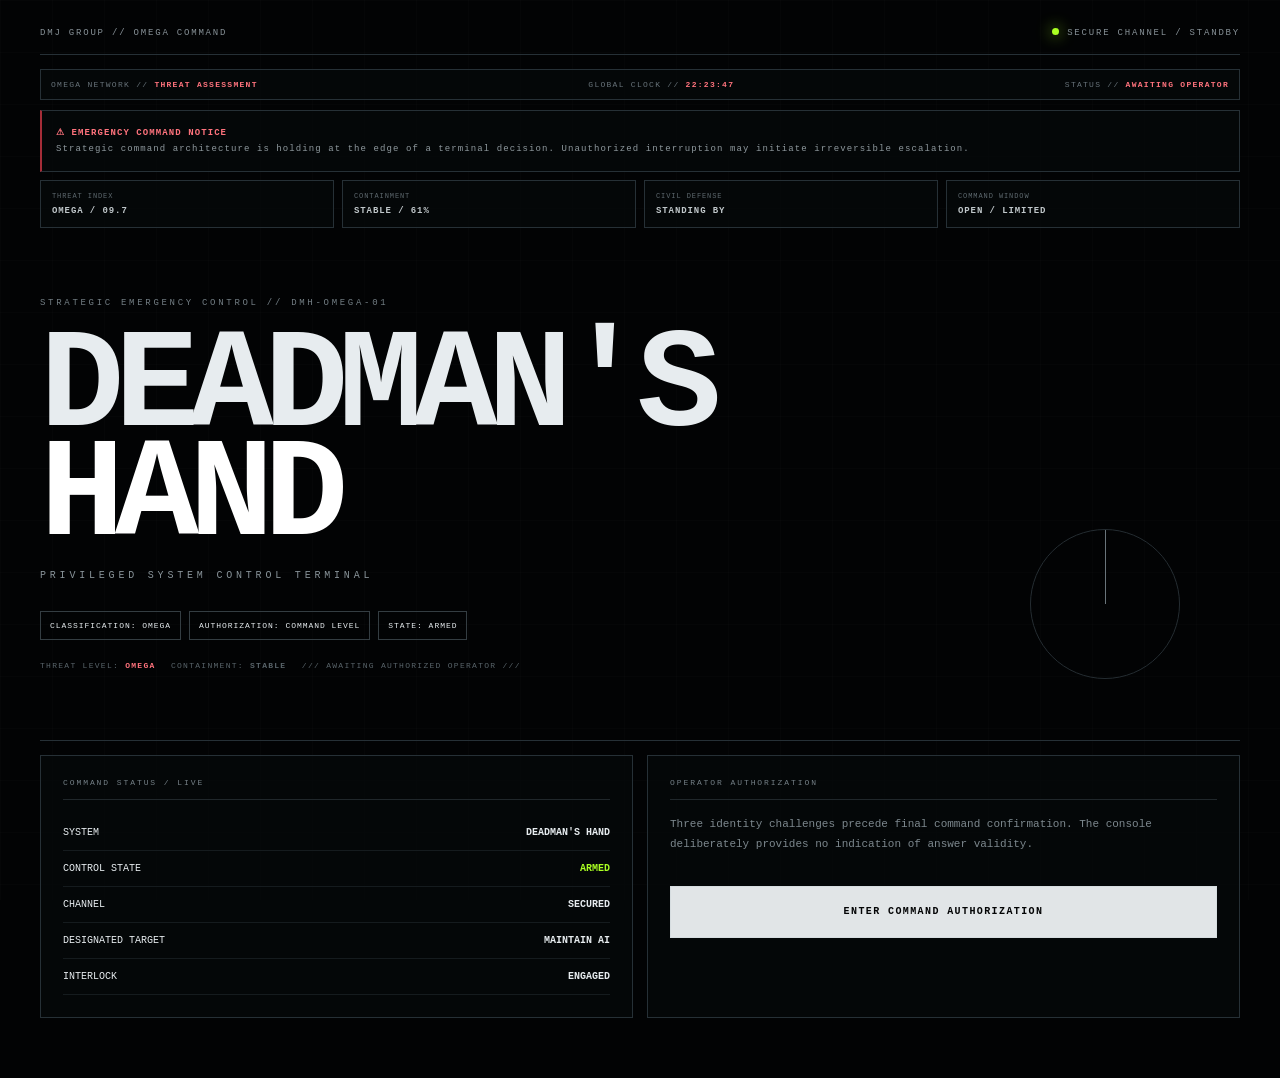
==== commit fb848973: "Refine red impact flashes and intensify cinematic audio" ====
--- a/index.html
+++ b/index.html
@@ -1 +1 @@
-<!doctype html><html lang="en"><head><meta charset="utf-8"><meta name="viewport" content="width=device-width,initial-scale=1,viewport-fit=cover"><meta name="theme-color" content="#020304"><title>DEADMAN'S HAND // OMEGA</title><style>:root{--bg:#020304;--line:#263036;--red:#ff3145;--green:#aaff22;--muted:#738087}*{box-sizing:border-box}html,body{margin:0;background:var(--bg);color:#e7ecef;font-family:ui-monospace,SFMono-Regular,Menlo,Consolas,monospace;overflow-x:hidden}body{min-height:100vh;transition:transform .08s,filter .08s}.grid,.scan,.flash{position:fixed;inset:0;pointer-events:none}.grid{background:linear-gradient(#fff1 1px,transparent 1px),linear-gradient(90deg,#fff1 1px,transparent 1px);background-size:52px 52px;opacity:.24;animation:grid 15s linear infinite}.scan{z-index:20;background:repeating-linear-gradient(0deg,transparent 0 3px,#fff1 4px);opacity:.035}.flash{z-index:100;background:#fff;opacity:0}.flash.on{animation:flash .18s}.shell{width:min(1200px,94vw);margin:auto;padding:18px 0 60px;position:relative;z-index:2}header{display:flex;justify-content:space-between;border-bottom:1px solid var(--line);padding:10px 0 16px;font-size:9px;letter-spacing:.2em;color:#879197}.live{display:flex;gap:8px}.dot{width:7px;height:7px;border-radius:50%;background:var(--green);box-shadow:0 0 15px var(--green);animation:pulse 1.2s infinite}.prebar,.warningBox,.cell,.panel{border:1px solid var(--line);background:#06090acc}.prebar{margin-top:14px;padding:10px;display:flex;justify-content:space-between;gap:12px;font-size:8px;letter-spacing:.16em;color:#68737a}.prebar b,.red{color:#ff737d}.warningBox{margin-top:10px;padding:14px;border-left:2px solid #a52d38;color:#8f999e;font-size:9px;line-height:1.8;letter-spacing:.12em}.cells{display:grid;grid-template-columns:repeat(4,1fr);gap:8px;margin-top:8px}.cell{padding:11px;font-size:7px;color:#5e696f;letter-spacing:.13em}.cell b{display:block;color:#c0c7ca;font-size:9px;margin-top:6px}.hero{min-height:57vh;display:flex;flex-direction:column;justify-content:center;border-bottom:1px solid var(--line);position:relative}.eyebrow{font-size:9px;color:#737e84;letter-spacing:.3em}.hero h1{font-size:clamp(52px,11vw,145px);line-height:.78;letter-spacing:-.07em;margin:25px 0 18px;animation:glitch 5s infinite}.hero h1 strong{color:#fff}.subtitle{font-size:10px;color:#89949a;letter-spacing:.38em}.tags{display:flex;gap:8px;flex-wrap:wrap;margin-top:30px}.tags span{border:1px solid #343d42;padding:9px;font-size:8px;letter-spacing:.12em}.status{margin-top:20px;color:#59646a;font-size:8px;letter-spacing:.16em}.radar{position:absolute;right:5%;bottom:12%;width:150px;height:150px;border:1px solid #252d32;border-radius:50%;animation:spin 18s linear infinite}.radar:after{content:"";position:absolute;left:50%;top:0;width:1px;height:50%;background:#69747a;transform-origin:bottom;animation:spin 2.8s linear infinite}.command{display:grid;grid-template-columns:1fr 1fr;gap:14px;margin-top:14px}.panel{padding:22px}.title{font-size:8px;color:#758087;letter-spacing:.24em;border-bottom:1px solid #20272b;padding-bottom:12px;margin-bottom:15px}.row{display:flex;justify-content:space-between;padding:12px 0;border-bottom:1px solid #151b1e;font-size:10px}.armed{color:var(--green)}button{width:100%;min-height:52px;margin-top:20px;padding:15px;border:1px solid #d6dde0;background:#e1e5e7;color:#030405;font:800 10px monospace;letter-spacing:.14em;cursor:pointer;touch-action:manipulation}button:active{transform:scale(.99)}button:disabled{opacity:.55;cursor:wait}.terminal{margin-top:14px;min-height:430px}.hidden{display:none!important}.terminal.critical{border-color:#71343b;box-shadow:0 0 50px #ff314512}.event{display:flex;justify-content:space-between;border:1px solid #252d31;padding:9px;margin:10px 0;font-size:8px;color:#6f7a80}.event b{color:#ff737d}.warning{text-align:center;border:1px solid #5a3136;color:#ff8b95;padding:11px;font-size:8px;letter-spacing:.18em}pre{min-height:150px;white-space:pre-wrap;color:#aeb8bd;font-size:10px;line-height:1.7}.count{min-height:140px;display:grid;place-items:center;font-size:clamp(55px,12vw,145px);font-weight:900}.dangerCount{color:#ff5260;text-shadow:0 0 35px #ff314580;animation:countPulse .35s infinite}.complete{color:var(--green);text-shadow:0 0 25px #aaff2240}.progress{height:4px;background:#171c1f}.progress i{display:block;height:100%;width:0;background:var(--red);box-shadow:0 0 15px var(--red);transition:width .3s}.modal,.impact,.end{position:fixed;inset:0;display:grid;place-items:center;padding:18px;background:#000e;z-index:50}.modal.hidden,.impact.hidden,.end.hidden{display:none}.box{width:min(620px,94vw);padding:26px;background:#07090a;border:1px solid #414b50;box-shadow:0 0 80px #000}.box h2{font-size:17px;letter-spacing:.14em}.question{font-size:17px;line-height:1.45;margin:24px 0}.field{width:100%;padding:15px;background:#020304;border:1px solid #30393e;color:#fff;font:12px monospace;outline:none}.actions{display:flex;gap:9px}.secondary{background:transparent;color:#aab3b8;border-color:#343d42}.impact{background:radial-gradient(circle at 50% 45%,#280407,#020304 72%);z-index:45}.impactInner{width:min(1100px,94vw);text-align:center}.impactKicker{font-size:8px;color:#ff6873;letter-spacing:.35em}.impactTitle{font-size:clamp(30px,7vw,78px);font-weight:900;margin:14px 0;text-shadow:0 0 35px #ff314570}.impactStatus{font-size:9px;color:#ff9ca3;letter-spacing:.22em;min-height:22px}.battlefield{height:min(390px,48vh);margin:18px 0;border:1px solid #52272d;position:relative;overflow:hidden;background:radial-gradient(circle at 50% 50%,#17090b,#030405 70%),linear-gradient(#ff314508 1px,transparent 1px),linear-gradient(90deg,#ff314508 1px,transparent 1px);background-size:auto,35px 35px,35px 35px;box-shadow:inset 0 0 80px #000}.battlefield:before{content:"STRATEGIC THEATER // LIVE SIMULATION";position:absolute;left:12px;top:10px;color:#73575b;font-size:7px;letter-spacing:.2em;z-index:5}.mapline{position:absolute;background:#4e2b30;height:1px;transform-origin:left;opacity:.55}.l1{width:75%;left:8%;top:28%;transform:rotate(16deg)}.l2{width:65%;left:28%;top:70%;transform:rotate(-25deg)}.l3{width:48%;left:45%;top:20%;transform:rotate(55deg)}.server{position:absolute;width:74px;height:54px;border:1px solid #a34a53;background:linear-gradient(#16090b,#070708);box-shadow:0 0 18px #ff31451c;transition:.3s;z-index:3}.server:before{content:"SERVER";position:absolute;left:8px;top:7px;font-size:7px;color:#b8787e}.server:after{content:"● ● ●";position:absolute;left:8px;bottom:7px;font-size:7px;color:#ff5964;letter-spacing:4px}.s1{left:12%;top:52%}.s2{left:43%;top:30%}.s3{left:73%;top:55%}.server.hit{animation:serverHit .55s forwards}.server.dead{opacity:.18;filter:grayscale(1);border-color:#3d3032;transform:scale(.8) rotate(-3deg);box-shadow:none}.missile{position:absolute;width:64px;height:3px;background:linear-gradient(90deg,transparent,#fff,#ff3948);box-shadow:0 0 10px #ff3145;transform-origin:right center;z-index:8;border-radius:4px;opacity:0}.missile:before{content:"";position:absolute;right:0;top:-3px;width:8px;height:8px;border-radius:50%;background:#fff;box-shadow:0 0 15px #fff}.missile.fly{animation:fly .9s cubic-bezier(.2,.7,.2,1) forwards}.m1{left:5%;top:15%;transform:rotate(25deg)}.m2{left:52%;top:8%;transform:rotate(100deg)}.m3{left:94%;top:78%;transform:rotate(205deg)}.explosion{position:absolute;width:12px;height:12px;border-radius:50%;background:#fff;box-shadow:0 0 15px 5px #ff7b28,0 0 45px 18px #ff3145;opacity:0;z-index:9}.explosion.go{animation:explode .9s ease-out forwards}.e1{left:14%;top:51%}.e2{left:45%;top:29%}.e3{left:75%;top:54%}.shockwave{position:absolute;width:30px;height:30px;border:2px solid #ff5964;border-radius:50%;opacity:0;z-index:7}.shockwave.go{animation:shockwave 1s ease-out forwards}.w1{left:11%;top:48%}.w2{left:42%;top:26%}.w3{left:72%;top:51%}.impactLog{height:105px;overflow:hidden;text-align:left;border:1px solid #2c2022;padding:9px;color:#c08e94;font-size:8px;line-height:1.7}.impactProgress{margin-top:10px}.impactProgress i{display:block;height:4px;width:0;background:var(--red);box-shadow:0 0 15px var(--red);transition:width .5s}.shock{animation:shake .16s infinite}.end{z-index:60;background:#000}.endInner{text-align:center;width:min(1050px,92vw)}.endMain{font-size:clamp(38px,9vw,110px);font-weight:900;line-height:.9;text-shadow:0 0 40px #ff314570;animation:endPulse .7s infinite}.endSub{margin-top:24px;color:#ff7a83;font-size:clamp(9px,1.8vw,14px);letter-spacing:.2em;line-height:2}.endTiny{margin-top:28px;color:#566067;font-size:8px;letter-spacing:.16em}@keyframes grid{to{background-position:52px 52px}}@keyframes pulse{50%{opacity:.3;transform:scale(.7)}}@keyframes spin{to{transform:rotate(360deg)}}@keyframes glitch{0%,93%,100%{transform:none}94%{transform:translateX(3px)}96%{transform:translateX(-3px)}}@keyframes flash{0%{opacity:.85}100%{opacity:0}}@keyframes countPulse{50%{transform:scale(1.03)}}@keyframes fly{0%{opacity:0;transform:translate(0,0) scale(.5)}15%{opacity:1}100%{opacity:1;transform:translate(var(--dx),var(--dy)) scale(1.05)}}@keyframes explode{0%{opacity:1;transform:scale(.4)}30%{opacity:1;transform:scale(6)}100%{opacity:0;transform:scale(15)}}@keyframes shockwave{0%{opacity:.9;transform:scale(.3)}100%{opacity:0;transform:scale(12)}}@keyframes serverHit{0%{filter:brightness(3)}30%{transform:translateX(4px) rotate(2deg);filter:brightness(2)}100%{transform:scale(.8) rotate(-3deg);opacity:.18}}@keyframes shake{50%{transform:translate(4px,-3px)}}@keyframes endPulse{50%{transform:scale(1.015);filter:brightness(1.3)}}@media(max-width:700px){.shell{width:94vw;padding-top:10px}header,.prebar{flex-direction:column;gap:8px}.cells{grid-template-columns:1fr 1fr}.command{grid-template-columns:1fr}.hero{min-height:54vh}.radar{display:none}.panel{padding:18px}.row{font-size:9px}.box{padding:20px}.question{font-size:15px}.actions{flex-direction:column}.battlefield{height:330px}.server{width:58px;height:45px}.missile{width:45px}.impactLog{font-size:7px}.count{min-height:115px}.endSub{letter-spacing:.12em}}@media(prefers-reduced-motion:reduce){*{animation-duration:.01ms!important;animation-iteration-count:1!important}}</style></head><body><div class="grid"></div><div class="scan"></div><div class="flash" id="flash"></div><main class="shell"><header><span>DMJ GROUP // OMEGA COMMAND</span><span class="live"><i class="dot"></i> SECURE CHANNEL / STANDBY</span></header><div class="prebar"><span>OMEGA NETWORK // <b>THREAT ASSESSMENT</b></span><span>GLOBAL CLOCK // <b id="clock">--:--:--</b></span><span>STATUS // <b>AWAITING OPERATOR</b></span></div><div class="warningBox"><b class="red">⚠ EMERGENCY COMMAND NOTICE</b><br>Strategic command architecture is holding at the edge of a terminal decision. Unauthorized interruption may initiate irreversible escalation.</div><div class="cells"><div class="cell">THREAT INDEX<b class="red">OMEGA / 09.7</b></div><div class="cell">CONTAINMENT<b>STABLE / 61%</b></div><div class="cell">CIVIL DEFENSE<b class="red">STANDING BY</b></div><div class="cell">COMMAND WINDOW<b>OPEN / LIMITED</b></div></div><section class="hero"><div class="eyebrow">STRATEGIC EMERGENCY CONTROL // DMH-OMEGA-01</div><h1>DEADMAN'S<br><strong>HAND</strong></h1><div class="subtitle">PRIVILEGED SYSTEM CONTROL TERMINAL</div><div class="tags"><span>CLASSIFICATION: OMEGA</span><span>AUTHORIZATION: COMMAND LEVEL</span><span>STATE: ARMED</span></div><div class="status">THREAT LEVEL: <b class="red">OMEGA</b>　 CONTAINMENT: <b>STABLE</b>　 /// AWAITING AUTHORIZED OPERATOR ///</div><div class="radar"></div></section><section class="command"><article class="panel"><div class="title">COMMAND STATUS / LIVE</div><div class="row"><span>SYSTEM</span><b>DEADMAN'S HAND</b></div><div class="row"><span>CONTROL STATE</span><b class="armed">ARMED</b></div><div class="row"><span>CHANNEL</span><b>SECURED</b></div><div class="row"><span>DESIGNATED TARGET</span><b>MAINTAIN AI</b></div><div class="row"><span>INTERLOCK</span><b>ENGAGED</b></div></article><article class="panel"><div class="title">OPERATOR AUTHORIZATION</div><p style="color:#7d888e;font-size:11px;line-height:1.8">Three identity challenges precede final command confirmation. The console deliberately provides no indication of answer validity.</p><button id="start">ENTER COMMAND AUTHORIZATION</button></article></section><section id="terminal" class="panel terminal hidden"><div class="title">LIVE COMMAND TELEMETRY</div><div class="warning">FINAL COMMAND AUTHORIZATION // CONTROL SEQUENCE ACTIVE</div><div class="event"><span>PLANETARY STATUS</span><b id="planet">NOMINAL</b><span>INTERLOCK</span><b>OPEN</b></div><pre id="log"></pre><div id="count" class="count">STANDBY</div><div class="progress"><i id="progress"></i></div></section></main><div class="modal hidden" id="modal"><div class="box"><div class="title" id="qtitle">AUTHORIZATION CHALLENGE</div><h2>OPERATOR VERIFICATION</h2><div class="question" id="question"></div><input class="field" id="answer" autocomplete="off" spellcheck="false"><div class="actions"><button id="next">CONTINUE</button><button class="secondary" id="cancel">ABORT</button></div></div></div><div class="impact hidden" id="impact"><div class="impactInner"><div class="impactKicker">POST-COMMAND EVENT // CINEMATIC STRIKE SIMULATION</div><div class="impactTitle" id="impactTitle">COMMAND ACCEPTED</div><div class="impactStatus" id="impactStatus">AWAITING EVENT TELEMETRY</div><div class="battlefield"><div class="mapline l1"></div><div class="mapline l2"></div><div class="mapline l3"></div><div class="server s1" id="s1"></div><div class="server s2" id="s2"></div><div class="server s3" id="s3"></div><div class="missile m1" id="m1"></div><div class="missile m2" id="m2"></div><div class="missile m3" id="m3"></div><div class="explosion e1" id="e1"></div><div class="explosion e2" id="e2"></div><div class="explosion e3" id="e3"></div><div class="shockwave w1" id="w1"></div><div class="shockwave w2" id="w2"></div><div class="shockwave w3" id="w3"></div></div><div class="impactProgress"><i id="impactProgress"></i></div><div class="impactLog" id="impactLog"></div></div></div><div class="end hidden" id="end"><div class="endInner"><div class="impactKicker">EMERGENCY BROADCAST // LAST KNOWN TRANSMISSION</div><div class="endMain" id="endMain">SAVE YOUR LIVES</div><div class="endSub" id="endSub">GLOBAL CIVIL DEFENSE NETWORK OFFLINE<br>EVACUATION WINDOW HAS EXPIRED</div><div class="endTiny" id="endTiny">DO NOT WAIT FOR FURTHER INSTRUCTIONS // THIS IS THE FINAL BROADCAST</div></div></div><script>const Q=[['AUTHORIZATION CHALLENGE I','Who is your best friend?'],['AUTHORIZATION CHALLENGE II','Why?'],['AUTHORIZATION CHALLENGE III','What did you decide to remember intentionally when kicking that rock?'],['FINAL COMMAND AUTHORIZATION','Type: I UNDERSTAND THE CONSEQUENCES']];const $=id=>document.getElementById(id);const start=$('start'),modal=$('modal'),question=$('question'),answer=$('answer'),qtitle=$('qtitle'),next=$('next'),cancel=$('cancel'),terminal=$('terminal'),log=$('log'),count=$('count'),progress=$('progress'),planet=$('planet'),clock=$('clock'),flash=$('flash'),impact=$('impact'),impactTitle=$('impactTitle'),impactStatus=$('impactStatus'),impactProgress=$('impactProgress'),impactLog=$('impactLog'),end=$('end'),endMain=$('endMain'),endSub=$('endSub'),endTiny=$('endTiny');let qi=0,ctx=null,master=null;const sleep=ms=>new Promise(r=>setTimeout(r,ms));function tick(){clock.textContent=new Date().toLocaleTimeString('en-GB',{hour12:false})}setInterval(tick,1000);tick();function audio(){if(!ctx){ctx=new(window.AudioContext||window.webkitAudioContext)();master=ctx.createGain();master.gain.value=.85;const comp=ctx.createDynamicsCompressor();comp.threshold.value=-18;comp.knee.value=10;comp.ratio.value=5;comp.attack.value=.003;comp.release.value=.18;master.connect(comp);comp.connect(ctx.destination)}if(ctx.state==='suspended')ctx.resume()}function tone(f=440,d=.08,type='square',gain=.06){audio();const o=ctx.createOscillator(),g=ctx.createGain();o.type=type;o.frequency.value=f;g.gain.setValueAtTime(gain,ctx.currentTime);g.gain.exponentialRampToValueAtTime(.001,ctx.currentTime+d);o.connect(g);g.connect(master);o.start();o.stop(ctx.currentTime+d)}function rumble(d=1,gain=.16){audio();const o=ctx.createOscillator(),g=ctx.createGain(),f=ctx.createBiquadFilter();o.type='sawtooth';o.frequency.setValueAtTime(52,ctx.currentTime);o.frequency.exponentialRampToValueAtTime(20,ctx.currentTime+d);f.type='lowpass';f.frequency.value=110;g.gain.setValueAtTime(.0001,ctx.currentTime);g.gain.exponentialRampToValueAtTime(gain,ctx.currentTime+.09);g.gain.exponentialRampToValueAtTime(.0001,ctx.currentTime+d);o.connect(f);f.connect(g);g.connect(master);o.start();o.stop(ctx.currentTime+d)}function impactSound(){audio();rumble(.9,.22);tone(72,.55,'sawtooth',.13);setTimeout(()=>tone(42,.7,'sine',.15),90);setTimeout(()=>tone(180,.12,'square',.08),120)}function siren(){tone(980,.16,'sawtooth',.09);setTimeout(()=>tone(580,.2,'sawtooth',.075),170)}function flashNow(){flash.classList.remove('on');void flash.offsetWidth;flash.classList.add('on')}function shake(){document.body.classList.add('shock');setTimeout(()=>document.body.classList.remove('shock'),260)}function openQuestion(){qtitle.textContent=Q[qi][0];question.textContent=Q[qi][1];answer.value='';modal.classList.remove('hidden');setTimeout(()=>answer.focus(),100)}start.addEventListener('click',()=>{audio();qi=0;start.disabled=true;start.textContent='AUTHORIZATION IN PROGRESS';rumble(.4,.1);openQuestion()});cancel.addEventListener('click',()=>{modal.classList.add('hidden');start.disabled=false;start.textContent='ENTER COMMAND AUTHORIZATION';tone(120,.1,.08)});next.addEventListener('click',async()=>{audio();tone(520,.07);if(qi<Q.length-1){qi++;await sleep(220);openQuestion();return}modal.classList.add('hidden');terminal.classList.remove('hidden');window.scrollTo({top:document.body.scrollHeight,behavior:'smooth'});const lines=['[DMH-001] Initializing secure command environment........ OK','[DMH-014] Loading authorization matrix.................. OK','[DMH-019] Establishing operator session................. OK','[DMH-027] Processing primary challenge.................. OK','[DMH-031] Processing secondary challenge................ OK','[DMH-035] Processing intent verification................ OK','[DMH-042] Authorization sequence processed.','[DMH-051] Final command interlock released.','[DMH-060] Preparing final command sequence.............. OK'];log.textContent='';for(const line of lines){log.textContent+=line+'\n';tone(180+Math.random()*500,.04,'square',.04);await sleep(330)}terminal.classList.add('critical');planet.textContent='CRITICAL';siren();rumble(1.4,.18);flashNow();await sleep(2100);count.classList.add('dangerCount');for(let n=12;n>=1;n--){count.textContent='T - '+String(n).padStart(2,'0');progress.style.width=((12-n)/11*100)+'%';planet.textContent=n>8?'DETERIORATING':n>4?'CATASTROPHIC':'TERMINAL';siren();tone(260+(12-n)*32,.3,'sine',.055);if(n<=5)rumble(.45,.09);flashNow();shake();await sleep(900)}count.classList.remove('dangerCount');count.classList.add('complete');count.textContent='COMMAND COMPLETE';progress.style.width='100%';planet.textContent='UNKNOWN';log.textContent+='[DMH-099] COMMAND SEQUENCE COMPLETE.\n';rumble(2,.2);tone(110,.35,'sawtooth',.1);await sleep(2500);impact.classList.remove('hidden');impactTitle.textContent='STRIKE SEQUENCE INITIATED';impactStatus.textContent='TARGETING NETWORK LOCKED';impactLog.textContent='';const missiles=[['m1','e1','w1','s1'],['m2','e2','w2','s2'],['m3','e3','w3','s3']];for(let j=0;j<missiles.length;j++){const [m,e,w,s]=missiles[j];impactStatus.textContent='INBOUND VECTOR '+(j+1)+' // TARGET LOCK';impactLog.textContent+='[STRIKE-0'+(j+1)+'] INBOUND VECTOR ACQUIRED.\n';$(m).style.setProperty('--dx',(j===0?'250px':j===1?'-70px':'-310px'));$(m).style.setProperty('--dy',(j===0?'145px':j===1?'185px':'-170px'));$(m).classList.add('fly');tone(420-j*45,.25,'sawtooth',.1);rumble(.8,.16);await sleep(900);$(e).classList.add('go');$(w).classList.add('go');$(s).classList.add('hit');impactSound();flashNow();shake();await sleep(750);$(s).classList.add('dead');impactLog.textContent+='[IMPACT-0'+(j+1)+'] SERVER NODE '+String.fromCharCode(65+j)+' DESTROYED.\n';impactProgress.style.width=((j+1)/3*100)+'%';await sleep(900)}impactStatus.textContent='CASCADE EVENT // INFRASTRUCTURE COLLAPSE';impactTitle.textContent='SERVER NETWORK DESTROYED';for(let k=0;k<5;k++){impactSound();flashNow();shake();await sleep(500)}impactLog.textContent+='[CASCADE] CORE SYSTEMS OFFLINE.\n[CASCADE] BACKUP CHANNELS LOST.\n[CASCADE] GLOBAL NETWORK UNREACHABLE.\n';await sleep(3000);impactTitle.textContent='GLOBAL INFRASTRUCTURE FAILURE';impactStatus.textContent='FINAL EMERGENCY BROADCAST PREPARING';rumble(3,.24);await sleep(4000);impact.classList.add('hidden');end.classList.remove('hidden');rumble(3,.25);flashNow();await sleep(3500);endMain.textContent='SAVE YOUR LIVES';endSub.innerHTML='GLOBAL CIVIL DEFENSE NETWORK OFFLINE<br>EVACUATION WINDOW HAS EXPIRED';await sleep(4000);endMain.textContent='THERE IS NO SAFE ZONE';endSub.innerHTML='ALL KNOWN CONTAINMENT BARRIERS HAVE FAILED<br>FINAL EMERGENCY TRANSMISSION';endTiny.textContent='DO NOT WAIT FOR FURTHER INSTRUCTIONS';tone(95,.7,'sawtooth',.12);await sleep(4200);endMain.textContent='THE END';endSub.innerHTML='SIGNAL LOST';endTiny.textContent='DMH-OMEGA // TRANSMISSION TERMINATED';for(let k=0;k<5;k++){flashNow();rumble(.6,.18);await sleep(450)}start.textContent='SESSION TERMINATED'});answer.addEventListener('keydown',e=>{if(e.key==='Enter')next.click()});</script></body></html>+<!doctype html><html lang="en"><head><meta charset="utf-8"><meta name="viewport" content="width=device-width,initial-scale=1,viewport-fit=cover"><meta name="theme-color" content="#020304"><title>DEADMAN'S HAND // OMEGA</title><style>:root{--bg:#020304;--line:#263036;--red:#ff263d;--green:#aaff22;--muted:#738087}*{box-sizing:border-box}html,body{margin:0;background:var(--bg);color:#e7ecef;font-family:ui-monospace,SFMono-Regular,Menlo,Consolas,monospace;overflow-x:hidden}body{min-height:100vh;transition:transform .08s,filter .08s}.grid,.scan,.flash{position:fixed;inset:0;pointer-events:none}.grid{background:linear-gradient(#fff1 1px,transparent 1px),linear-gradient(90deg,#fff1 1px,transparent 1px);background-size:52px 52px;opacity:.24;animation:grid 15s linear infinite}.scan{z-index:20;background:repeating-linear-gradient(0deg,transparent 0 3px,#fff1 4px);opacity:.035}.flash{z-index:100;background:#ff1028;opacity:0;mix-blend-mode:screen}.flash.on{animation:flash .22s}.shell{width:min(1200px,94vw);margin:auto;padding:18px 0 60px;position:relative;z-index:2}header{display:flex;justify-content:space-between;border-bottom:1px solid var(--line);padding:10px 0 16px;font-size:9px;letter-spacing:.2em;color:#879197}.live{display:flex;gap:8px}.dot{width:7px;height:7px;border-radius:50%;background:var(--green);box-shadow:0 0 15px var(--green);animation:pulse 1.2s infinite}.prebar,.warningBox,.cell,.panel{border:1px solid var(--line);background:#06090acc}.prebar{margin-top:14px;padding:10px;display:flex;justify-content:space-between;gap:12px;font-size:8px;letter-spacing:.16em;color:#68737a}.prebar b,.red{color:#ff737d}.warningBox{margin-top:10px;padding:14px;border-left:2px solid #a52d38;color:#8f999e;font-size:9px;line-height:1.8;letter-spacing:.12em}.cells{display:grid;grid-template-columns:repeat(4,1fr);gap:8px;margin-top:8px}.cell{padding:11px;font-size:7px;color:#5e696f;letter-spacing:.13em}.cell b{display:block;color:#c0c7ca;font-size:9px;margin-top:6px}.hero{min-height:57vh;display:flex;flex-direction:column;justify-content:center;border-bottom:1px solid var(--line);position:relative}.eyebrow{font-size:9px;color:#737e84;letter-spacing:.3em}.hero h1{font-size:clamp(52px,11vw,145px);line-height:.78;letter-spacing:-.07em;margin:25px 0 18px;animation:glitch 5s infinite}.hero h1 strong{color:#fff}.subtitle{font-size:10px;color:#89949a;letter-spacing:.38em}.tags{display:flex;gap:8px;flex-wrap:wrap;margin-top:30px}.tags span{border:1px solid #343d42;padding:9px;font-size:8px;letter-spacing:.12em}.status{margin-top:20px;color:#59646a;font-size:8px;letter-spacing:.16em}.radar{position:absolute;right:5%;bottom:12%;width:150px;height:150px;border:1px solid #252d32;border-radius:50%;animation:spin 18s linear infinite}.radar:after{content:"";position:absolute;left:50%;top:0;width:1px;height:50%;background:#69747a;transform-origin:bottom;animation:spin 2.8s linear infinite}.command{display:grid;grid-template-columns:1fr 1fr;gap:14px;margin-top:14px}.panel{padding:22px}.title{font-size:8px;color:#758087;letter-spacing:.24em;border-bottom:1px solid #20272b;padding-bottom:12px;margin-bottom:15px}.row{display:flex;justify-content:space-between;padding:12px 0;border-bottom:1px solid #151b1e;font-size:10px}.armed{color:var(--green)}button{width:100%;min-height:52px;margin-top:20px;padding:15px;border:1px solid #d6dde0;background:#e1e5e7;color:#030405;font:800 10px monospace;letter-spacing:.14em;cursor:pointer;touch-action:manipulation}button:active{transform:scale(.99)}button:disabled{opacity:.55;cursor:wait}.terminal{margin-top:14px;min-height:430px}.hidden{display:none!important}.terminal.critical{border-color:#71343b;box-shadow:0 0 50px #ff314512}.event{display:flex;justify-content:space-between;border:1px solid #252d31;padding:9px;margin:10px 0;font-size:8px;color:#6f7a80}.event b{color:#ff737d}.warning{text-align:center;border:1px solid #5a3136;color:#ff8b95;padding:11px;font-size:8px;letter-spacing:.18em}pre{min-height:150px;white-space:pre-wrap;color:#aeb8bd;font-size:10px;line-height:1.7}.count{min-height:140px;display:grid;place-items:center;font-size:clamp(55px,12vw,145px);font-weight:900}.dangerCount{color:#ff5260;text-shadow:0 0 35px #ff314580;animation:countPulse .35s infinite}.complete{color:var(--green);text-shadow:0 0 25px #aaff2240}.progress{height:4px;background:#171c1f}.progress i{display:block;height:100%;width:0;background:var(--red);box-shadow:0 0 15px var(--red);transition:width .3s}.modal,.impact,.end{position:fixed;inset:0;display:grid;place-items:center;padding:18px;background:#000e;z-index:50}.modal.hidden,.impact.hidden,.end.hidden{display:none}.box{width:min(620px,94vw);padding:26px;background:#07090a;border:1px solid #414b50;box-shadow:0 0 80px #000}.box h2{font-size:17px;letter-spacing:.14em}.question{font-size:17px;line-height:1.45;margin:24px 0}.field{width:100%;padding:15px;background:#020304;border:1px solid #30393e;color:#fff;font:12px monospace;outline:none}.actions{display:flex;gap:9px}.secondary{background:transparent;color:#aab3b8;border-color:#343d42}.impact{background:radial-gradient(circle at 50% 45%,#280407,#020304 72%);z-index:45}.impactInner{width:min(1100px,94vw);text-align:center}.impactKicker{font-size:8px;color:#ff6873;letter-spacing:.35em}.impactTitle{font-size:clamp(30px,7vw,78px);font-weight:900;margin:14px 0;text-shadow:0 0 35px #ff314570}.impactStatus{font-size:9px;color:#ff9ca3;letter-spacing:.22em;min-height:22px}.battlefield{height:min(390px,48vh);margin:18px 0;border:1px solid #52272d;position:relative;overflow:hidden;background:radial-gradient(circle at 50% 50%,#17090b,#030405 70%),linear-gradient(#ff314508 1px,transparent 1px),linear-gradient(90deg,#ff314508 1px,transparent 1px);background-size:auto,35px 35px,35px 35px;box-shadow:inset 0 0 80px #000}.battlefield:before{content:"STRATEGIC THEATER // LIVE SIMULATION";position:absolute;left:12px;top:10px;color:#73575b;font-size:7px;letter-spacing:.2em;z-index:5}.mapline{position:absolute;background:#4e2b30;height:1px;transform-origin:left;opacity:.55}.l1{width:75%;left:8%;top:28%;transform:rotate(16deg)}.l2{width:65%;left:28%;top:70%;transform:rotate(-25deg)}.l3{width:48%;left:45%;top:20%;transform:rotate(55deg)}.server{position:absolute;width:74px;height:54px;border:1px solid #a34a53;background:linear-gradient(#16090b,#070708);box-shadow:0 0 18px #ff31451c;transition:.3s;z-index:3}.server:before{content:"SERVER";position:absolute;left:8px;top:7px;font-size:7px;color:#b8787e}.server:after{content:"● ● ●";position:absolute;left:8px;bottom:7px;font-size:7px;color:#ff5964;letter-spacing:4px}.s1{left:12%;top:52%}.s2{left:43%;top:30%}.s3{left:73%;top:55%}.server.hit{animation:serverHit .55s forwards}.server.dead{opacity:.18;filter:grayscale(1);border-color:#3d3032;transform:scale(.8) rotate(-3deg);box-shadow:none}.missile{position:absolute;width:64px;height:3px;background:linear-gradient(90deg,transparent,#ff6b73,#ff172f);box-shadow:0 0 12px #ff172f,0 0 25px #ff172f;transform-origin:right center;z-index:8;border-radius:4px;opacity:0}.missile:before{content:"";position:absolute;right:0;top:-3px;width:8px;height:8px;border-radius:50%;background:#ffb0b5;box-shadow:0 0 15px #ff3145,0 0 28px #ff3145}.missile.fly{animation:fly .9s cubic-bezier(.2,.7,.2,1) forwards}.m1{left:5%;top:15%;transform:rotate(25deg)}.m2{left:52%;top:8%;transform:rotate(100deg)}.m3{left:94%;top:78%;transform:rotate(205deg)}.explosion{position:absolute;width:12px;height:12px;border-radius:50%;background:#ff3349;box-shadow:0 0 18px 7px #ff5a2b,0 0 55px 22px #ff173d,0 0 100px 35px #9b0018;opacity:0;z-index:9}.explosion.go{animation:explode .9s ease-out forwards}.e1{left:14%;top:51%}.e2{left:45%;top:29%}.e3{left:75%;top:54%}.shockwave{position:absolute;width:30px;height:30px;border:2px solid #ff5964;border-radius:50%;opacity:0;z-index:7}.shockwave.go{animation:shockwave 1s ease-out forwards}.w1{left:11%;top:48%}.w2{left:42%;top:26%}.w3{left:72%;top:51%}.impactLog{height:105px;overflow:hidden;text-align:left;border:1px solid #2c2022;padding:9px;color:#c08e94;font-size:8px;line-height:1.7}.impactProgress{margin-top:10px}.impactProgress i{display:block;height:4px;width:0;background:var(--red);box-shadow:0 0 15px var(--red);transition:width .5s}.shock{animation:shake .16s infinite}.end{z-index:60;background:#000}.endInner{text-align:center;width:min(1050px,92vw)}.endMain{font-size:clamp(38px,9vw,110px);font-weight:900;line-height:.9;text-shadow:0 0 40px #ff314570;animation:endPulse .7s infinite}.endSub{margin-top:24px;color:#ff7a83;font-size:clamp(9px,1.8vw,14px);letter-spacing:.2em;line-height:2}.endTiny{margin-top:28px;color:#566067;font-size:8px;letter-spacing:.16em}@keyframes grid{to{background-position:52px 52px}}@keyframes pulse{50%{opacity:.3;transform:scale(.7)}}@keyframes spin{to{transform:rotate(360deg)}}@keyframes glitch{0%,93%,100%{transform:none}94%{transform:translateX(3px)}96%{transform:translateX(-3px)}}@keyframes flash{0%{opacity:.8}18%{opacity:.9}100%{opacity:0}}@keyframes countPulse{50%{transform:scale(1.03)}}@keyframes fly{0%{opacity:0;transform:translate(0,0) scale(.5)}15%{opacity:1}100%{opacity:1;transform:translate(var(--dx),var(--dy)) scale(1.05)}}@keyframes explode{0%{opacity:1;transform:scale(.4)}20%{opacity:1;transform:scale(4)}45%{opacity:.9;transform:scale(9)}100%{opacity:0;transform:scale(18)}}@keyframes shockwave{0%{opacity:1;transform:scale(.3)}100%{opacity:0;transform:scale(12)}}@keyframes serverHit{0%{filter:brightness(4);transform:scale(1.15)}30%{transform:translateX(7px) rotate(3deg);filter:brightness(2.5)}100%{transform:scale(.8) rotate(-3deg);opacity:.18}}@keyframes shake{50%{transform:translate(5px,-4px)}}@keyframes endPulse{50%{transform:scale(1.015);filter:brightness(1.3)}}@media(max-width:700px){.shell{width:94vw;padding-top:10px}header,.prebar{flex-direction:column;gap:8px}.cells{grid-template-columns:1fr 1fr}.command{grid-template-columns:1fr}.hero{min-height:54vh}.radar{display:none}.panel{padding:18px}.row{font-size:9px}.box{padding:20px}.question{font-size:15px}.actions{flex-direction:column}.battlefield{height:330px}.server{width:58px;height:45px}.missile{width:45px}.impactLog{font-size:7px}.count{min-height:115px}.endSub{letter-spacing:.12em}}@media(prefers-reduced-motion:reduce){*{animation-duration:.01ms!important;animation-iteration-count:1!important}}</style></head><body><div class="grid"></div><div class="scan"></div><div class="flash" id="flash"></div><main class="shell"><header><span>DMJ GROUP // OMEGA COMMAND</span><span class="live"><i class="dot"></i> SECURE CHANNEL / STANDBY</span></header><div class="prebar"><span>OMEGA NETWORK // <b>THREAT ASSESSMENT</b></span><span>GLOBAL CLOCK // <b id="clock">--:--:--</b></span><span>STATUS // <b>AWAITING OPERATOR</b></span></div><div class="warningBox"><b class="red">⚠ EMERGENCY COMMAND NOTICE</b><br>Strategic command architecture is holding at the edge of a terminal decision. Unauthorized interruption may initiate irreversible escalation.</div><div class="cells"><div class="cell">THREAT INDEX<b class="red">OMEGA / 09.7</b></div><div class="cell">CONTAINMENT<b>STABLE / 61%</b></div><div class="cell">CIVIL DEFENSE<b class="red">STANDING BY</b></div><div class="cell">COMMAND WINDOW<b>OPEN / LIMITED</b></div></div><section class="hero"><div class="eyebrow">STRATEGIC EMERGENCY CONTROL // DMH-OMEGA-01</div><h1>DEADMAN'S<br><strong>HAND</strong></h1><div class="subtitle">PRIVILEGED SYSTEM CONTROL TERMINAL</div><div class="tags"><span>CLASSIFICATION: OMEGA</span><span>AUTHORIZATION: COMMAND LEVEL</span><span>STATE: ARMED</span></div><div class="status">THREAT LEVEL: <b class="red">OMEGA</b>　 CONTAINMENT: <b>STABLE</b>　 /// AWAITING AUTHORIZED OPERATOR ///</div><div class="radar"></div></section><section class="command"><article class="panel"><div class="title">COMMAND STATUS / LIVE</div><div class="row"><span>SYSTEM</span><b>DEADMAN'S HAND</b></div><div class="row"><span>CONTROL STATE</span><b class="armed">ARMED</b></div><div class="row"><span>CHANNEL</span><b>SECURED</b></div><div class="row"><span>DESIGNATED TARGET</span><b>MAINTAIN AI</b></div><div class="row"><span>INTERLOCK</span><b>ENGAGED</b></div></article><article class="panel"><div class="title">OPERATOR AUTHORIZATION</div><p style="color:#7d888e;font-size:11px;line-height:1.8">Three identity challenges precede final command confirmation. The console deliberately provides no indication of answer validity.</p><button id="start">ENTER COMMAND AUTHORIZATION</button></article></section><section id="terminal" class="panel terminal hidden"><div class="title">LIVE COMMAND TELEMETRY</div><div class="warning">FINAL COMMAND AUTHORIZATION // CONTROL SEQUENCE ACTIVE</div><div class="event"><span>PLANETARY STATUS</span><b id="planet">NOMINAL</b><span>INTERLOCK</span><b>OPEN</b></div><pre id="log"></pre><div id="count" class="count">STANDBY</div><div class="progress"><i id="progress"></i></div></section></main><div class="modal hidden" id="modal"><div class="box"><div class="title" id="qtitle">AUTHORIZATION CHALLENGE</div><h2>OPERATOR VERIFICATION</h2><div class="question" id="question"></div><input class="field" id="answer" autocomplete="off" spellcheck="false"><div class="actions"><button id="next">CONTINUE</button><button class="secondary" id="cancel">ABORT</button></div></div></div><div class="impact hidden" id="impact"><div class="impactInner"><div class="impactKicker">POST-COMMAND EVENT // CINEMATIC STRIKE SIMULATION</div><div class="impactTitle" id="impactTitle">COMMAND ACCEPTED</div><div class="impactStatus" id="impactStatus">AWAITING EVENT TELEMETRY</div><div class="battlefield"><div class="mapline l1"></div><div class="mapline l2"></div><div class="mapline l3"></div><div class="server s1" id="s1"></div><div class="server s2" id="s2"></div><div class="server s3" id="s3"></div><div class="missile m1" id="m1"></div><div class="missile m2" id="m2"></div><div class="missile m3" id="m3"></div><div class="explosion e1" id="e1"></div><div class="explosion e2" id="e2"></div><div class="explosion e3" id="e3"></div><div class="shockwave w1" id="w1"></div><div class="shockwave w2" id="w2"></div><div class="shockwave w3" id="w3"></div></div><div class="impactProgress"><i id="impactProgress"></i></div><div class="impactLog" id="impactLog"></div></div></div><div class="end hidden" id="end"><div class="endInner"><div class="impactKicker">EMERGENCY BROADCAST // LAST KNOWN TRANSMISSION</div><div class="endMain" id="endMain">SAVE YOUR LIVES</div><div class="endSub" id="endSub">GLOBAL CIVIL DEFENSE NETWORK OFFLINE<br>EVACUATION WINDOW HAS EXPIRED</div><div class="endTiny" id="endTiny">DO NOT WAIT FOR FURTHER INSTRUCTIONS // THIS IS THE FINAL BROADCAST</div></div></div><script>const Q=[['AUTHORIZATION CHALLENGE I','Who is your best friend?'],['AUTHORIZATION CHALLENGE II','Why?'],['AUTHORIZATION CHALLENGE III','What did you decide to remember intentionally when kicking that rock?'],['FINAL COMMAND AUTHORIZATION','Type: I UNDERSTAND THE CONSEQUENCES']];const $=id=>document.getElementById(id);const start=$('start'),modal=$('modal'),question=$('question'),answer=$('answer'),qtitle=$('qtitle'),next=$('next'),cancel=$('cancel'),terminal=$('terminal'),log=$('log'),count=$('count'),progress=$('progress'),planet=$('planet'),clock=$('clock'),flash=$('flash'),impact=$('impact'),impactTitle=$('impactTitle'),impactStatus=$('impactStatus'),impactProgress=$('impactProgress'),impactLog=$('impactLog'),end=$('end'),endMain=$('endMain'),endSub=$('endSub'),endTiny=$('endTiny');let qi=0,ctx=null,master=null;const sleep=ms=>new Promise(r=>setTimeout(r,ms));function tick(){clock.textContent=new Date().toLocaleTimeString('en-GB',{hour12:false})}setInterval(tick,1000);tick();function audio(){if(!ctx){ctx=new(window.AudioContext||window.webkitAudioContext)();master=ctx.createGain();master.gain.value=1.15;const comp=ctx.createDynamicsCompressor();comp.threshold.value=-20;comp.knee.value=8;comp.ratio.value=6;comp.attack.value=.002;comp.release.value=.16;master.connect(comp);comp.connect(ctx.destination)}if(ctx.state==='suspended')ctx.resume()}function tone(f=440,d=.08,type='square',gain=.08){audio();const o=ctx.createOscillator(),g=ctx.createGain();o.type=type;o.frequency.value=f;g.gain.setValueAtTime(gain,ctx.currentTime);g.gain.exponentialRampToValueAtTime(.001,ctx.currentTime+d);o.connect(g);g.connect(master);o.start();o.stop(ctx.currentTime+d)}function rumble(d=1,gain=.2){audio();const o=ctx.createOscillator(),g=ctx.createGain(),f=ctx.createBiquadFilter();o.type='sawtooth';o.frequency.setValueAtTime(58,ctx.currentTime);o.frequency.exponentialRampToValueAtTime(18,ctx.currentTime+d);f.type='lowpass';f.frequency.value=125;g.gain.setValueAtTime(.0001,ctx.currentTime);g.gain.exponentialRampToValueAtTime(gain,ctx.currentTime+.08);g.gain.exponentialRampToValueAtTime(.0001,ctx.currentTime+d);o.connect(f);f.connect(g);g.connect(master);o.start();o.stop(ctx.currentTime+d)}function impactSound(){audio();rumble(1.15,.3);tone(62,.7,'sawtooth',.18);setTimeout(()=>tone(36,.9,'sine',.2),70);setTimeout(()=>tone(170,.16,'square',.11),110);setTimeout(()=>tone(95,.35,'triangle',.12),180)}function siren(){tone(1040,.16,'sawtooth',.11);setTimeout(()=>tone(620,.2,'sawtooth',.095),170)}function flashNow(){flash.classList.remove('on');void flash.offsetWidth;flash.classList.add('on')}function shake(){document.body.classList.add('shock');setTimeout(()=>document.body.classList.remove('shock'),300)}function openQuestion(){qtitle.textContent=Q[qi][0];question.textContent=Q[qi][1];answer.value='';modal.classList.remove('hidden');setTimeout(()=>answer.focus(),100)}start.addEventListener('click',()=>{audio();qi=0;start.disabled=true;start.textContent='AUTHORIZATION IN PROGRESS';rumble(.4,.12);openQuestion()});cancel.addEventListener('click',()=>{modal.classList.add('hidden');start.disabled=false;start.textContent='ENTER COMMAND AUTHORIZATION';tone(120,.1,.08)});next.addEventListener('click',async()=>{audio();tone(520,.07);if(qi<Q.length-1){qi++;await sleep(220);openQuestion();return}modal.classList.add('hidden');terminal.classList.remove('hidden');window.scrollTo({top:document.body.scrollHeight,behavior:'smooth'});const lines=['[DMH-001] Initializing secure command environment........ OK','[DMH-014] Loading authorization matrix.................. OK','[DMH-019] Establishing operator session................. OK','[DMH-027] Processing primary challenge.................. OK','[DMH-031] Processing secondary challenge................ OK','[DMH-035] Processing intent verification................ OK','[DMH-042] Authorization sequence processed.','[DMH-051] Final command interlock released.','[DMH-060] Preparing final command sequence.............. OK'];log.textContent='';for(const line of lines){log.textContent+=line+'\n';tone(180+Math.random()*500,.04,'square',.05);await sleep(330)}terminal.classList.add('critical');planet.textContent='CRITICAL';siren();rumble(1.5,.22);flashNow();await sleep(2100);count.classList.add('dangerCount');for(let n=12;n>=1;n--){count.textContent='T - '+String(n).padStart(2,'0');progress.style.width=((12-n)/11*100)+'%';planet.textContent=n>8?'DETERIORATING':n>4?'CATASTROPHIC':'TERMINAL';siren();tone(260+(12-n)*32,.32,'sine',.065);if(n<=6)rumble(.5,.12);if(n<=3){flashNow();tone(55,.28,'sawtooth',.14);shake()}else if(n%2===0){flashNow()}await sleep(900)}count.classList.remove('dangerCount');count.classList.add('complete');count.textContent='COMMAND COMPLETE';progress.style.width='100%';planet.textContent='UNKNOWN';log.textContent+='[DMH-099] COMMAND SEQUENCE COMPLETE.\n';rumble(2.2,.25);tone(110,.4,'sawtooth',.13);await sleep(2500);impact.classList.remove('hidden');impactTitle.textContent='STRIKE SEQUENCE INITIATED';impactStatus.textContent='TARGETING NETWORK LOCKED';impactLog.textContent='';const missiles=[['m1','e1','w1','s1'],['m2','e2','w2','s2'],['m3','e3','w3','s3']];for(let j=0;j<missiles.length;j++){const [m,e,w,s]=missiles[j];impactStatus.textContent='INBOUND VECTOR '+(j+1)+' // TARGET LOCK';impactLog.textContent+='[STRIKE-0'+(j+1)+'] INBOUND VECTOR ACQUIRED.\n';$(m).style.setProperty('--dx',(j===0?'250px':j===1?'-70px':'-310px'));$(m).style.setProperty('--dy',(j===0?'145px':j===1?'185px':'-170px'));$(m).classList.add('fly');tone(420-j*45,.3,'sawtooth',.13);rumble(.9,.22);await sleep(900);$(e).classList.add('go');$(w).classList.add('go');$(s).classList.add('hit');impactSound();flashNow();shake();await sleep(750);$(s).classList.add('dead');impactLog.textContent+='[IMPACT-0'+(j+1)+'] SERVER NODE '+String.fromCharCode(65+j)+' DESTROYED.\n';impactProgress.style.width=((j+1)/3*100)+'%';await sleep(900)}impactStatus.textContent='CASCADE EVENT // INFRASTRUCTURE COLLAPSE';impactTitle.textContent='SERVER NETWORK DESTROYED';for(let k=0;k<5;k++){impactSound();flashNow();shake();await sleep(500)}impactLog.textContent+='[CASCADE] CORE SYSTEMS OFFLINE.\n[CASCADE] BACKUP CHANNELS LOST.\n[CASCADE] GLOBAL NETWORK UNREACHABLE.\n';await sleep(3000);impactTitle.textContent='GLOBAL INFRASTRUCTURE FAILURE';impactStatus.textContent='FINAL EMERGENCY BROADCAST PREPARING';rumble(3.5,.3);await sleep(4000);impact.classList.add('hidden');end.classList.remove('hidden');rumble(3,.3);flashNow();await sleep(3500);endMain.textContent='SAVE YOUR LIVES';endSub.innerHTML='GLOBAL CIVIL DEFENSE NETWORK OFFLINE<br>EVACUATION WINDOW HAS EXPIRED';await sleep(4000);endMain.textContent='THERE IS NO SAFE ZONE';endSub.innerHTML='ALL KNOWN CONTAINMENT BARRIERS HAVE FAILED<br>FINAL EMERGENCY TRANSMISSION';endTiny.textContent='DO NOT WAIT FOR FURTHER INSTRUCTIONS';tone(95,.7,'sawtooth',.14);await sleep(4200);endMain.textContent='THE END';endSub.innerHTML='SIGNAL LOST';endTiny.textContent='DMH-OMEGA // TRANSMISSION TERMINATED';for(let k=0;k<5;k++){flashNow();rumble(.6,.22);await sleep(450)}start.textContent='SESSION TERMINATED'});answer.addEventListener('keydown',e=>{if(e.key==='Enter')next.click()});</script></body></html>
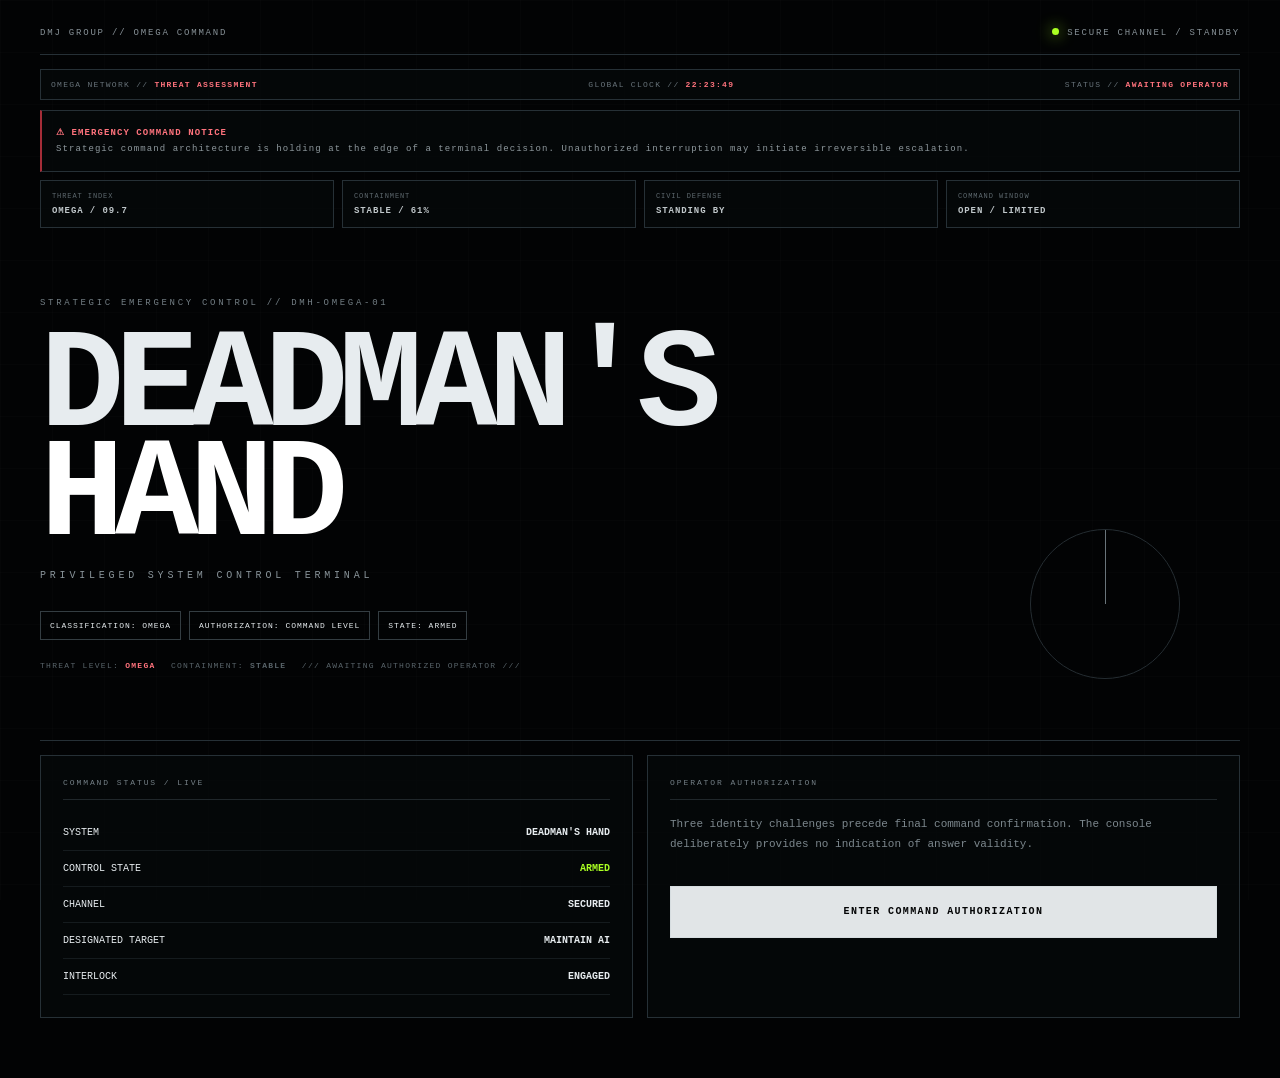
==== commit ee853456: "Make countdown feel urgent and chaotic" ====
--- a/index.html
+++ b/index.html
@@ -1 +1 @@
-<!doctype html><html lang="en"><head><meta charset="utf-8"><meta name="viewport" content="width=device-width,initial-scale=1,viewport-fit=cover"><meta name="theme-color" content="#020304"><title>DEADMAN'S HAND // OMEGA</title><style>:root{--bg:#020304;--line:#263036;--red:#ff263d;--green:#aaff22;--muted:#738087}*{box-sizing:border-box}html,body{margin:0;background:var(--bg);color:#e7ecef;font-family:ui-monospace,SFMono-Regular,Menlo,Consolas,monospace;overflow-x:hidden}body{min-height:100vh;transition:transform .08s,filter .08s}.grid,.scan,.flash{position:fixed;inset:0;pointer-events:none}.grid{background:linear-gradient(#fff1 1px,transparent 1px),linear-gradient(90deg,#fff1 1px,transparent 1px);background-size:52px 52px;opacity:.24;animation:grid 15s linear infinite}.scan{z-index:20;background:repeating-linear-gradient(0deg,transparent 0 3px,#fff1 4px);opacity:.035}.flash{z-index:100;background:#ff1028;opacity:0;mix-blend-mode:screen}.flash.on{animation:flash .22s}.shell{width:min(1200px,94vw);margin:auto;padding:18px 0 60px;position:relative;z-index:2}header{display:flex;justify-content:space-between;border-bottom:1px solid var(--line);padding:10px 0 16px;font-size:9px;letter-spacing:.2em;color:#879197}.live{display:flex;gap:8px}.dot{width:7px;height:7px;border-radius:50%;background:var(--green);box-shadow:0 0 15px var(--green);animation:pulse 1.2s infinite}.prebar,.warningBox,.cell,.panel{border:1px solid var(--line);background:#06090acc}.prebar{margin-top:14px;padding:10px;display:flex;justify-content:space-between;gap:12px;font-size:8px;letter-spacing:.16em;color:#68737a}.prebar b,.red{color:#ff737d}.warningBox{margin-top:10px;padding:14px;border-left:2px solid #a52d38;color:#8f999e;font-size:9px;line-height:1.8;letter-spacing:.12em}.cells{display:grid;grid-template-columns:repeat(4,1fr);gap:8px;margin-top:8px}.cell{padding:11px;font-size:7px;color:#5e696f;letter-spacing:.13em}.cell b{display:block;color:#c0c7ca;font-size:9px;margin-top:6px}.hero{min-height:57vh;display:flex;flex-direction:column;justify-content:center;border-bottom:1px solid var(--line);position:relative}.eyebrow{font-size:9px;color:#737e84;letter-spacing:.3em}.hero h1{font-size:clamp(52px,11vw,145px);line-height:.78;letter-spacing:-.07em;margin:25px 0 18px;animation:glitch 5s infinite}.hero h1 strong{color:#fff}.subtitle{font-size:10px;color:#89949a;letter-spacing:.38em}.tags{display:flex;gap:8px;flex-wrap:wrap;margin-top:30px}.tags span{border:1px solid #343d42;padding:9px;font-size:8px;letter-spacing:.12em}.status{margin-top:20px;color:#59646a;font-size:8px;letter-spacing:.16em}.radar{position:absolute;right:5%;bottom:12%;width:150px;height:150px;border:1px solid #252d32;border-radius:50%;animation:spin 18s linear infinite}.radar:after{content:"";position:absolute;left:50%;top:0;width:1px;height:50%;background:#69747a;transform-origin:bottom;animation:spin 2.8s linear infinite}.command{display:grid;grid-template-columns:1fr 1fr;gap:14px;margin-top:14px}.panel{padding:22px}.title{font-size:8px;color:#758087;letter-spacing:.24em;border-bottom:1px solid #20272b;padding-bottom:12px;margin-bottom:15px}.row{display:flex;justify-content:space-between;padding:12px 0;border-bottom:1px solid #151b1e;font-size:10px}.armed{color:var(--green)}button{width:100%;min-height:52px;margin-top:20px;padding:15px;border:1px solid #d6dde0;background:#e1e5e7;color:#030405;font:800 10px monospace;letter-spacing:.14em;cursor:pointer;touch-action:manipulation}button:active{transform:scale(.99)}button:disabled{opacity:.55;cursor:wait}.terminal{margin-top:14px;min-height:430px}.hidden{display:none!important}.terminal.critical{border-color:#71343b;box-shadow:0 0 50px #ff314512}.event{display:flex;justify-content:space-between;border:1px solid #252d31;padding:9px;margin:10px 0;font-size:8px;color:#6f7a80}.event b{color:#ff737d}.warning{text-align:center;border:1px solid #5a3136;color:#ff8b95;padding:11px;font-size:8px;letter-spacing:.18em}pre{min-height:150px;white-space:pre-wrap;color:#aeb8bd;font-size:10px;line-height:1.7}.count{min-height:140px;display:grid;place-items:center;font-size:clamp(55px,12vw,145px);font-weight:900}.dangerCount{color:#ff5260;text-shadow:0 0 35px #ff314580;animation:countPulse .35s infinite}.complete{color:var(--green);text-shadow:0 0 25px #aaff2240}.progress{height:4px;background:#171c1f}.progress i{display:block;height:100%;width:0;background:var(--red);box-shadow:0 0 15px var(--red);transition:width .3s}.modal,.impact,.end{position:fixed;inset:0;display:grid;place-items:center;padding:18px;background:#000e;z-index:50}.modal.hidden,.impact.hidden,.end.hidden{display:none}.box{width:min(620px,94vw);padding:26px;background:#07090a;border:1px solid #414b50;box-shadow:0 0 80px #000}.box h2{font-size:17px;letter-spacing:.14em}.question{font-size:17px;line-height:1.45;margin:24px 0}.field{width:100%;padding:15px;background:#020304;border:1px solid #30393e;color:#fff;font:12px monospace;outline:none}.actions{display:flex;gap:9px}.secondary{background:transparent;color:#aab3b8;border-color:#343d42}.impact{background:radial-gradient(circle at 50% 45%,#280407,#020304 72%);z-index:45}.impactInner{width:min(1100px,94vw);text-align:center}.impactKicker{font-size:8px;color:#ff6873;letter-spacing:.35em}.impactTitle{font-size:clamp(30px,7vw,78px);font-weight:900;margin:14px 0;text-shadow:0 0 35px #ff314570}.impactStatus{font-size:9px;color:#ff9ca3;letter-spacing:.22em;min-height:22px}.battlefield{height:min(390px,48vh);margin:18px 0;border:1px solid #52272d;position:relative;overflow:hidden;background:radial-gradient(circle at 50% 50%,#17090b,#030405 70%),linear-gradient(#ff314508 1px,transparent 1px),linear-gradient(90deg,#ff314508 1px,transparent 1px);background-size:auto,35px 35px,35px 35px;box-shadow:inset 0 0 80px #000}.battlefield:before{content:"STRATEGIC THEATER // LIVE SIMULATION";position:absolute;left:12px;top:10px;color:#73575b;font-size:7px;letter-spacing:.2em;z-index:5}.mapline{position:absolute;background:#4e2b30;height:1px;transform-origin:left;opacity:.55}.l1{width:75%;left:8%;top:28%;transform:rotate(16deg)}.l2{width:65%;left:28%;top:70%;transform:rotate(-25deg)}.l3{width:48%;left:45%;top:20%;transform:rotate(55deg)}.server{position:absolute;width:74px;height:54px;border:1px solid #a34a53;background:linear-gradient(#16090b,#070708);box-shadow:0 0 18px #ff31451c;transition:.3s;z-index:3}.server:before{content:"SERVER";position:absolute;left:8px;top:7px;font-size:7px;color:#b8787e}.server:after{content:"● ● ●";position:absolute;left:8px;bottom:7px;font-size:7px;color:#ff5964;letter-spacing:4px}.s1{left:12%;top:52%}.s2{left:43%;top:30%}.s3{left:73%;top:55%}.server.hit{animation:serverHit .55s forwards}.server.dead{opacity:.18;filter:grayscale(1);border-color:#3d3032;transform:scale(.8) rotate(-3deg);box-shadow:none}.missile{position:absolute;width:64px;height:3px;background:linear-gradient(90deg,transparent,#ff6b73,#ff172f);box-shadow:0 0 12px #ff172f,0 0 25px #ff172f;transform-origin:right center;z-index:8;border-radius:4px;opacity:0}.missile:before{content:"";position:absolute;right:0;top:-3px;width:8px;height:8px;border-radius:50%;background:#ffb0b5;box-shadow:0 0 15px #ff3145,0 0 28px #ff3145}.missile.fly{animation:fly .9s cubic-bezier(.2,.7,.2,1) forwards}.m1{left:5%;top:15%;transform:rotate(25deg)}.m2{left:52%;top:8%;transform:rotate(100deg)}.m3{left:94%;top:78%;transform:rotate(205deg)}.explosion{position:absolute;width:12px;height:12px;border-radius:50%;background:#ff3349;box-shadow:0 0 18px 7px #ff5a2b,0 0 55px 22px #ff173d,0 0 100px 35px #9b0018;opacity:0;z-index:9}.explosion.go{animation:explode .9s ease-out forwards}.e1{left:14%;top:51%}.e2{left:45%;top:29%}.e3{left:75%;top:54%}.shockwave{position:absolute;width:30px;height:30px;border:2px solid #ff5964;border-radius:50%;opacity:0;z-index:7}.shockwave.go{animation:shockwave 1s ease-out forwards}.w1{left:11%;top:48%}.w2{left:42%;top:26%}.w3{left:72%;top:51%}.impactLog{height:105px;overflow:hidden;text-align:left;border:1px solid #2c2022;padding:9px;color:#c08e94;font-size:8px;line-height:1.7}.impactProgress{margin-top:10px}.impactProgress i{display:block;height:4px;width:0;background:var(--red);box-shadow:0 0 15px var(--red);transition:width .5s}.shock{animation:shake .16s infinite}.end{z-index:60;background:#000}.endInner{text-align:center;width:min(1050px,92vw)}.endMain{font-size:clamp(38px,9vw,110px);font-weight:900;line-height:.9;text-shadow:0 0 40px #ff314570;animation:endPulse .7s infinite}.endSub{margin-top:24px;color:#ff7a83;font-size:clamp(9px,1.8vw,14px);letter-spacing:.2em;line-height:2}.endTiny{margin-top:28px;color:#566067;font-size:8px;letter-spacing:.16em}@keyframes grid{to{background-position:52px 52px}}@keyframes pulse{50%{opacity:.3;transform:scale(.7)}}@keyframes spin{to{transform:rotate(360deg)}}@keyframes glitch{0%,93%,100%{transform:none}94%{transform:translateX(3px)}96%{transform:translateX(-3px)}}@keyframes flash{0%{opacity:.8}18%{opacity:.9}100%{opacity:0}}@keyframes countPulse{50%{transform:scale(1.03)}}@keyframes fly{0%{opacity:0;transform:translate(0,0) scale(.5)}15%{opacity:1}100%{opacity:1;transform:translate(var(--dx),var(--dy)) scale(1.05)}}@keyframes explode{0%{opacity:1;transform:scale(.4)}20%{opacity:1;transform:scale(4)}45%{opacity:.9;transform:scale(9)}100%{opacity:0;transform:scale(18)}}@keyframes shockwave{0%{opacity:1;transform:scale(.3)}100%{opacity:0;transform:scale(12)}}@keyframes serverHit{0%{filter:brightness(4);transform:scale(1.15)}30%{transform:translateX(7px) rotate(3deg);filter:brightness(2.5)}100%{transform:scale(.8) rotate(-3deg);opacity:.18}}@keyframes shake{50%{transform:translate(5px,-4px)}}@keyframes endPulse{50%{transform:scale(1.015);filter:brightness(1.3)}}@media(max-width:700px){.shell{width:94vw;padding-top:10px}header,.prebar{flex-direction:column;gap:8px}.cells{grid-template-columns:1fr 1fr}.command{grid-template-columns:1fr}.hero{min-height:54vh}.radar{display:none}.panel{padding:18px}.row{font-size:9px}.box{padding:20px}.question{font-size:15px}.actions{flex-direction:column}.battlefield{height:330px}.server{width:58px;height:45px}.missile{width:45px}.impactLog{font-size:7px}.count{min-height:115px}.endSub{letter-spacing:.12em}}@media(prefers-reduced-motion:reduce){*{animation-duration:.01ms!important;animation-iteration-count:1!important}}</style></head><body><div class="grid"></div><div class="scan"></div><div class="flash" id="flash"></div><main class="shell"><header><span>DMJ GROUP // OMEGA COMMAND</span><span class="live"><i class="dot"></i> SECURE CHANNEL / STANDBY</span></header><div class="prebar"><span>OMEGA NETWORK // <b>THREAT ASSESSMENT</b></span><span>GLOBAL CLOCK // <b id="clock">--:--:--</b></span><span>STATUS // <b>AWAITING OPERATOR</b></span></div><div class="warningBox"><b class="red">⚠ EMERGENCY COMMAND NOTICE</b><br>Strategic command architecture is holding at the edge of a terminal decision. Unauthorized interruption may initiate irreversible escalation.</div><div class="cells"><div class="cell">THREAT INDEX<b class="red">OMEGA / 09.7</b></div><div class="cell">CONTAINMENT<b>STABLE / 61%</b></div><div class="cell">CIVIL DEFENSE<b class="red">STANDING BY</b></div><div class="cell">COMMAND WINDOW<b>OPEN / LIMITED</b></div></div><section class="hero"><div class="eyebrow">STRATEGIC EMERGENCY CONTROL // DMH-OMEGA-01</div><h1>DEADMAN'S<br><strong>HAND</strong></h1><div class="subtitle">PRIVILEGED SYSTEM CONTROL TERMINAL</div><div class="tags"><span>CLASSIFICATION: OMEGA</span><span>AUTHORIZATION: COMMAND LEVEL</span><span>STATE: ARMED</span></div><div class="status">THREAT LEVEL: <b class="red">OMEGA</b>　 CONTAINMENT: <b>STABLE</b>　 /// AWAITING AUTHORIZED OPERATOR ///</div><div class="radar"></div></section><section class="command"><article class="panel"><div class="title">COMMAND STATUS / LIVE</div><div class="row"><span>SYSTEM</span><b>DEADMAN'S HAND</b></div><div class="row"><span>CONTROL STATE</span><b class="armed">ARMED</b></div><div class="row"><span>CHANNEL</span><b>SECURED</b></div><div class="row"><span>DESIGNATED TARGET</span><b>MAINTAIN AI</b></div><div class="row"><span>INTERLOCK</span><b>ENGAGED</b></div></article><article class="panel"><div class="title">OPERATOR AUTHORIZATION</div><p style="color:#7d888e;font-size:11px;line-height:1.8">Three identity challenges precede final command confirmation. The console deliberately provides no indication of answer validity.</p><button id="start">ENTER COMMAND AUTHORIZATION</button></article></section><section id="terminal" class="panel terminal hidden"><div class="title">LIVE COMMAND TELEMETRY</div><div class="warning">FINAL COMMAND AUTHORIZATION // CONTROL SEQUENCE ACTIVE</div><div class="event"><span>PLANETARY STATUS</span><b id="planet">NOMINAL</b><span>INTERLOCK</span><b>OPEN</b></div><pre id="log"></pre><div id="count" class="count">STANDBY</div><div class="progress"><i id="progress"></i></div></section></main><div class="modal hidden" id="modal"><div class="box"><div class="title" id="qtitle">AUTHORIZATION CHALLENGE</div><h2>OPERATOR VERIFICATION</h2><div class="question" id="question"></div><input class="field" id="answer" autocomplete="off" spellcheck="false"><div class="actions"><button id="next">CONTINUE</button><button class="secondary" id="cancel">ABORT</button></div></div></div><div class="impact hidden" id="impact"><div class="impactInner"><div class="impactKicker">POST-COMMAND EVENT // CINEMATIC STRIKE SIMULATION</div><div class="impactTitle" id="impactTitle">COMMAND ACCEPTED</div><div class="impactStatus" id="impactStatus">AWAITING EVENT TELEMETRY</div><div class="battlefield"><div class="mapline l1"></div><div class="mapline l2"></div><div class="mapline l3"></div><div class="server s1" id="s1"></div><div class="server s2" id="s2"></div><div class="server s3" id="s3"></div><div class="missile m1" id="m1"></div><div class="missile m2" id="m2"></div><div class="missile m3" id="m3"></div><div class="explosion e1" id="e1"></div><div class="explosion e2" id="e2"></div><div class="explosion e3" id="e3"></div><div class="shockwave w1" id="w1"></div><div class="shockwave w2" id="w2"></div><div class="shockwave w3" id="w3"></div></div><div class="impactProgress"><i id="impactProgress"></i></div><div class="impactLog" id="impactLog"></div></div></div><div class="end hidden" id="end"><div class="endInner"><div class="impactKicker">EMERGENCY BROADCAST // LAST KNOWN TRANSMISSION</div><div class="endMain" id="endMain">SAVE YOUR LIVES</div><div class="endSub" id="endSub">GLOBAL CIVIL DEFENSE NETWORK OFFLINE<br>EVACUATION WINDOW HAS EXPIRED</div><div class="endTiny" id="endTiny">DO NOT WAIT FOR FURTHER INSTRUCTIONS // THIS IS THE FINAL BROADCAST</div></div></div><script>const Q=[['AUTHORIZATION CHALLENGE I','Who is your best friend?'],['AUTHORIZATION CHALLENGE II','Why?'],['AUTHORIZATION CHALLENGE III','What did you decide to remember intentionally when kicking that rock?'],['FINAL COMMAND AUTHORIZATION','Type: I UNDERSTAND THE CONSEQUENCES']];const $=id=>document.getElementById(id);const start=$('start'),modal=$('modal'),question=$('question'),answer=$('answer'),qtitle=$('qtitle'),next=$('next'),cancel=$('cancel'),terminal=$('terminal'),log=$('log'),count=$('count'),progress=$('progress'),planet=$('planet'),clock=$('clock'),flash=$('flash'),impact=$('impact'),impactTitle=$('impactTitle'),impactStatus=$('impactStatus'),impactProgress=$('impactProgress'),impactLog=$('impactLog'),end=$('end'),endMain=$('endMain'),endSub=$('endSub'),endTiny=$('endTiny');let qi=0,ctx=null,master=null;const sleep=ms=>new Promise(r=>setTimeout(r,ms));function tick(){clock.textContent=new Date().toLocaleTimeString('en-GB',{hour12:false})}setInterval(tick,1000);tick();function audio(){if(!ctx){ctx=new(window.AudioContext||window.webkitAudioContext)();master=ctx.createGain();master.gain.value=1.15;const comp=ctx.createDynamicsCompressor();comp.threshold.value=-20;comp.knee.value=8;comp.ratio.value=6;comp.attack.value=.002;comp.release.value=.16;master.connect(comp);comp.connect(ctx.destination)}if(ctx.state==='suspended')ctx.resume()}function tone(f=440,d=.08,type='square',gain=.08){audio();const o=ctx.createOscillator(),g=ctx.createGain();o.type=type;o.frequency.value=f;g.gain.setValueAtTime(gain,ctx.currentTime);g.gain.exponentialRampToValueAtTime(.001,ctx.currentTime+d);o.connect(g);g.connect(master);o.start();o.stop(ctx.currentTime+d)}function rumble(d=1,gain=.2){audio();const o=ctx.createOscillator(),g=ctx.createGain(),f=ctx.createBiquadFilter();o.type='sawtooth';o.frequency.setValueAtTime(58,ctx.currentTime);o.frequency.exponentialRampToValueAtTime(18,ctx.currentTime+d);f.type='lowpass';f.frequency.value=125;g.gain.setValueAtTime(.0001,ctx.currentTime);g.gain.exponentialRampToValueAtTime(gain,ctx.currentTime+.08);g.gain.exponentialRampToValueAtTime(.0001,ctx.currentTime+d);o.connect(f);f.connect(g);g.connect(master);o.start();o.stop(ctx.currentTime+d)}function impactSound(){audio();rumble(1.15,.3);tone(62,.7,'sawtooth',.18);setTimeout(()=>tone(36,.9,'sine',.2),70);setTimeout(()=>tone(170,.16,'square',.11),110);setTimeout(()=>tone(95,.35,'triangle',.12),180)}function siren(){tone(1040,.16,'sawtooth',.11);setTimeout(()=>tone(620,.2,'sawtooth',.095),170)}function flashNow(){flash.classList.remove('on');void flash.offsetWidth;flash.classList.add('on')}function shake(){document.body.classList.add('shock');setTimeout(()=>document.body.classList.remove('shock'),300)}function openQuestion(){qtitle.textContent=Q[qi][0];question.textContent=Q[qi][1];answer.value='';modal.classList.remove('hidden');setTimeout(()=>answer.focus(),100)}start.addEventListener('click',()=>{audio();qi=0;start.disabled=true;start.textContent='AUTHORIZATION IN PROGRESS';rumble(.4,.12);openQuestion()});cancel.addEventListener('click',()=>{modal.classList.add('hidden');start.disabled=false;start.textContent='ENTER COMMAND AUTHORIZATION';tone(120,.1,.08)});next.addEventListener('click',async()=>{audio();tone(520,.07);if(qi<Q.length-1){qi++;await sleep(220);openQuestion();return}modal.classList.add('hidden');terminal.classList.remove('hidden');window.scrollTo({top:document.body.scrollHeight,behavior:'smooth'});const lines=['[DMH-001] Initializing secure command environment........ OK','[DMH-014] Loading authorization matrix.................. OK','[DMH-019] Establishing operator session................. OK','[DMH-027] Processing primary challenge.................. OK','[DMH-031] Processing secondary challenge................ OK','[DMH-035] Processing intent verification................ OK','[DMH-042] Authorization sequence processed.','[DMH-051] Final command interlock released.','[DMH-060] Preparing final command sequence.............. OK'];log.textContent='';for(const line of lines){log.textContent+=line+'\n';tone(180+Math.random()*500,.04,'square',.05);await sleep(330)}terminal.classList.add('critical');planet.textContent='CRITICAL';siren();rumble(1.5,.22);flashNow();await sleep(2100);count.classList.add('dangerCount');for(let n=12;n>=1;n--){count.textContent='T - '+String(n).padStart(2,'0');progress.style.width=((12-n)/11*100)+'%';planet.textContent=n>8?'DETERIORATING':n>4?'CATASTROPHIC':'TERMINAL';siren();tone(260+(12-n)*32,.32,'sine',.065);if(n<=6)rumble(.5,.12);if(n<=3){flashNow();tone(55,.28,'sawtooth',.14);shake()}else if(n%2===0){flashNow()}await sleep(900)}count.classList.remove('dangerCount');count.classList.add('complete');count.textContent='COMMAND COMPLETE';progress.style.width='100%';planet.textContent='UNKNOWN';log.textContent+='[DMH-099] COMMAND SEQUENCE COMPLETE.\n';rumble(2.2,.25);tone(110,.4,'sawtooth',.13);await sleep(2500);impact.classList.remove('hidden');impactTitle.textContent='STRIKE SEQUENCE INITIATED';impactStatus.textContent='TARGETING NETWORK LOCKED';impactLog.textContent='';const missiles=[['m1','e1','w1','s1'],['m2','e2','w2','s2'],['m3','e3','w3','s3']];for(let j=0;j<missiles.length;j++){const [m,e,w,s]=missiles[j];impactStatus.textContent='INBOUND VECTOR '+(j+1)+' // TARGET LOCK';impactLog.textContent+='[STRIKE-0'+(j+1)+'] INBOUND VECTOR ACQUIRED.\n';$(m).style.setProperty('--dx',(j===0?'250px':j===1?'-70px':'-310px'));$(m).style.setProperty('--dy',(j===0?'145px':j===1?'185px':'-170px'));$(m).classList.add('fly');tone(420-j*45,.3,'sawtooth',.13);rumble(.9,.22);await sleep(900);$(e).classList.add('go');$(w).classList.add('go');$(s).classList.add('hit');impactSound();flashNow();shake();await sleep(750);$(s).classList.add('dead');impactLog.textContent+='[IMPACT-0'+(j+1)+'] SERVER NODE '+String.fromCharCode(65+j)+' DESTROYED.\n';impactProgress.style.width=((j+1)/3*100)+'%';await sleep(900)}impactStatus.textContent='CASCADE EVENT // INFRASTRUCTURE COLLAPSE';impactTitle.textContent='SERVER NETWORK DESTROYED';for(let k=0;k<5;k++){impactSound();flashNow();shake();await sleep(500)}impactLog.textContent+='[CASCADE] CORE SYSTEMS OFFLINE.\n[CASCADE] BACKUP CHANNELS LOST.\n[CASCADE] GLOBAL NETWORK UNREACHABLE.\n';await sleep(3000);impactTitle.textContent='GLOBAL INFRASTRUCTURE FAILURE';impactStatus.textContent='FINAL EMERGENCY BROADCAST PREPARING';rumble(3.5,.3);await sleep(4000);impact.classList.add('hidden');end.classList.remove('hidden');rumble(3,.3);flashNow();await sleep(3500);endMain.textContent='SAVE YOUR LIVES';endSub.innerHTML='GLOBAL CIVIL DEFENSE NETWORK OFFLINE<br>EVACUATION WINDOW HAS EXPIRED';await sleep(4000);endMain.textContent='THERE IS NO SAFE ZONE';endSub.innerHTML='ALL KNOWN CONTAINMENT BARRIERS HAVE FAILED<br>FINAL EMERGENCY TRANSMISSION';endTiny.textContent='DO NOT WAIT FOR FURTHER INSTRUCTIONS';tone(95,.7,'sawtooth',.14);await sleep(4200);endMain.textContent='THE END';endSub.innerHTML='SIGNAL LOST';endTiny.textContent='DMH-OMEGA // TRANSMISSION TERMINATED';for(let k=0;k<5;k++){flashNow();rumble(.6,.22);await sleep(450)}start.textContent='SESSION TERMINATED'});answer.addEventListener('keydown',e=>{if(e.key==='Enter')next.click()});</script></body></html>+<!doctype html><html lang="en"><head><meta charset="utf-8"><meta name="viewport" content="width=device-width,initial-scale=1,viewport-fit=cover"><meta name="theme-color" content="#020304"><title>DEADMAN'S HAND // OMEGA</title><style>:root{--bg:#020304;--line:#263036;--red:#ff263d;--green:#aaff22;--muted:#738087}*{box-sizing:border-box}html,body{margin:0;background:var(--bg);color:#e7ecef;font-family:ui-monospace,SFMono-Regular,Menlo,Consolas,monospace;overflow-x:hidden}body{min-height:100vh;transition:transform .08s,filter .08s}.grid,.scan,.flash{position:fixed;inset:0;pointer-events:none}.grid{background:linear-gradient(#fff1 1px,transparent 1px),linear-gradient(90deg,#fff1 1px,transparent 1px);background-size:52px 52px;opacity:.24;animation:grid 15s linear infinite}.scan{z-index:20;background:repeating-linear-gradient(0deg,transparent 0 3px,#fff1 4px);opacity:.035}.flash{z-index:100;background:#ff1028;opacity:0;mix-blend-mode:screen}.flash.on{animation:flash .22s}.whiteFlash{position:fixed;inset:0;z-index:101;background:#fff;opacity:0;pointer-events:none;mix-blend-mode:screen}.whiteFlash.on{animation:whiteFlash .11s}.panicMode{animation:panicShake .12s infinite!important}.shell{width:min(1200px,94vw);margin:auto;padding:18px 0 60px;position:relative;z-index:2}header{display:flex;justify-content:space-between;border-bottom:1px solid var(--line);padding:10px 0 16px;font-size:9px;letter-spacing:.2em;color:#879197}.live{display:flex;gap:8px}.dot{width:7px;height:7px;border-radius:50%;background:var(--green);box-shadow:0 0 15px var(--green);animation:pulse 1.2s infinite}.prebar,.warningBox,.cell,.panel{border:1px solid var(--line);background:#06090acc}.prebar{margin-top:14px;padding:10px;display:flex;justify-content:space-between;gap:12px;font-size:8px;letter-spacing:.16em;color:#68737a}.prebar b,.red{color:#ff737d}.warningBox{margin-top:10px;padding:14px;border-left:2px solid #a52d38;color:#8f999e;font-size:9px;line-height:1.8;letter-spacing:.12em}.cells{display:grid;grid-template-columns:repeat(4,1fr);gap:8px;margin-top:8px}.cell{padding:11px;font-size:7px;color:#5e696f;letter-spacing:.13em}.cell b{display:block;color:#c0c7ca;font-size:9px;margin-top:6px}.hero{min-height:57vh;display:flex;flex-direction:column;justify-content:center;border-bottom:1px solid var(--line);position:relative}.eyebrow{font-size:9px;color:#737e84;letter-spacing:.3em}.hero h1{font-size:clamp(52px,11vw,145px);line-height:.78;letter-spacing:-.07em;margin:25px 0 18px;animation:glitch 5s infinite}.hero h1 strong{color:#fff}.subtitle{font-size:10px;color:#89949a;letter-spacing:.38em}.tags{display:flex;gap:8px;flex-wrap:wrap;margin-top:30px}.tags span{border:1px solid #343d42;padding:9px;font-size:8px;letter-spacing:.12em}.status{margin-top:20px;color:#59646a;font-size:8px;letter-spacing:.16em}.radar{position:absolute;right:5%;bottom:12%;width:150px;height:150px;border:1px solid #252d32;border-radius:50%;animation:spin 18s linear infinite}.radar:after{content:"";position:absolute;left:50%;top:0;width:1px;height:50%;background:#69747a;transform-origin:bottom;animation:spin 2.8s linear infinite}.command{display:grid;grid-template-columns:1fr 1fr;gap:14px;margin-top:14px}.panel{padding:22px}.title{font-size:8px;color:#758087;letter-spacing:.24em;border-bottom:1px solid #20272b;padding-bottom:12px;margin-bottom:15px}.row{display:flex;justify-content:space-between;padding:12px 0;border-bottom:1px solid #151b1e;font-size:10px}.armed{color:var(--green)}button{width:100%;min-height:52px;margin-top:20px;padding:15px;border:1px solid #d6dde0;background:#e1e5e7;color:#030405;font:800 10px monospace;letter-spacing:.14em;cursor:pointer;touch-action:manipulation}button:active{transform:scale(.99)}button:disabled{opacity:.55;cursor:wait}.terminal{margin-top:14px;min-height:430px}.hidden{display:none!important}.terminal.critical{border-color:#71343b;box-shadow:0 0 50px #ff314512}.event{display:flex;justify-content:space-between;border:1px solid #252d31;padding:9px;margin:10px 0;font-size:8px;color:#6f7a80}.event b{color:#ff737d}.warning{text-align:center;border:1px solid #5a3136;color:#ff8b95;padding:11px;font-size:8px;letter-spacing:.18em}pre{min-height:150px;white-space:pre-wrap;color:#aeb8bd;font-size:10px;line-height:1.7}.count{min-height:140px;display:grid;place-items:center;font-size:clamp(55px,12vw,145px);font-weight:900}.dangerCount{color:#ff5260;text-shadow:0 0 35px #ff314580;animation:countPulse .35s infinite}.complete{color:var(--green);text-shadow:0 0 25px #aaff2240}.progress{height:4px;background:#171c1f}.progress i{display:block;height:100%;width:0;background:var(--red);box-shadow:0 0 15px var(--red);transition:width .3s}.modal,.impact,.end{position:fixed;inset:0;display:grid;place-items:center;padding:18px;background:#000e;z-index:50}.modal.hidden,.impact.hidden,.end.hidden{display:none}.box{width:min(620px,94vw);padding:26px;background:#07090a;border:1px solid #414b50;box-shadow:0 0 80px #000}.box h2{font-size:17px;letter-spacing:.14em}.question{font-size:17px;line-height:1.45;margin:24px 0}.field{width:100%;padding:15px;background:#020304;border:1px solid #30393e;color:#fff;font:12px monospace;outline:none}.actions{display:flex;gap:9px}.secondary{background:transparent;color:#aab3b8;border-color:#343d42}.impact{background:radial-gradient(circle at 50% 45%,#280407,#020304 72%);z-index:45}.impactInner{width:min(1100px,94vw);text-align:center}.impactKicker{font-size:8px;color:#ff6873;letter-spacing:.35em}.impactTitle{font-size:clamp(30px,7vw,78px);font-weight:900;margin:14px 0;text-shadow:0 0 35px #ff314570}.impactStatus{font-size:9px;color:#ff9ca3;letter-spacing:.22em;min-height:22px}.battlefield{height:min(390px,48vh);margin:18px 0;border:1px solid #52272d;position:relative;overflow:hidden;background:radial-gradient(circle at 50% 50%,#17090b,#030405 70%),linear-gradient(#ff314508 1px,transparent 1px),linear-gradient(90deg,#ff314508 1px,transparent 1px);background-size:auto,35px 35px,35px 35px;box-shadow:inset 0 0 80px #000}.battlefield:before{content:"STRATEGIC THEATER // LIVE SIMULATION";position:absolute;left:12px;top:10px;color:#73575b;font-size:7px;letter-spacing:.2em;z-index:5}.mapline{position:absolute;background:#4e2b30;height:1px;transform-origin:left;opacity:.55}.l1{width:75%;left:8%;top:28%;transform:rotate(16deg)}.l2{width:65%;left:28%;top:70%;transform:rotate(-25deg)}.l3{width:48%;left:45%;top:20%;transform:rotate(55deg)}.server{position:absolute;width:74px;height:54px;border:1px solid #a34a53;background:linear-gradient(#16090b,#070708);box-shadow:0 0 18px #ff31451c;transition:.3s;z-index:3}.server:before{content:"SERVER";position:absolute;left:8px;top:7px;font-size:7px;color:#b8787e}.server:after{content:"● ● ●";position:absolute;left:8px;bottom:7px;font-size:7px;color:#ff5964;letter-spacing:4px}.s1{left:12%;top:52%}.s2{left:43%;top:30%}.s3{left:73%;top:55%}.server.hit{animation:serverHit .55s forwards}.server.dead{opacity:.18;filter:grayscale(1);border-color:#3d3032;transform:scale(.8) rotate(-3deg);box-shadow:none}.missile{position:absolute;width:64px;height:3px;background:linear-gradient(90deg,transparent,#ff6b73,#ff172f);box-shadow:0 0 12px #ff172f,0 0 25px #ff172f;transform-origin:right center;z-index:8;border-radius:4px;opacity:0}.missile:before{content:"";position:absolute;right:0;top:-3px;width:8px;height:8px;border-radius:50%;background:#ffb0b5;box-shadow:0 0 15px #ff3145,0 0 28px #ff3145}.missile.fly{animation:fly .9s cubic-bezier(.2,.7,.2,1) forwards}.m1{left:5%;top:15%;transform:rotate(25deg)}.m2{left:52%;top:8%;transform:rotate(100deg)}.m3{left:94%;top:78%;transform:rotate(205deg)}.explosion{position:absolute;width:12px;height:12px;border-radius:50%;background:#ff3349;box-shadow:0 0 18px 7px #ff5a2b,0 0 55px 22px #ff173d,0 0 100px 35px #9b0018;opacity:0;z-index:9}.explosion.go{animation:explode .9s ease-out forwards}.e1{left:14%;top:51%}.e2{left:45%;top:29%}.e3{left:75%;top:54%}.shockwave{position:absolute;width:30px;height:30px;border:2px solid #ff5964;border-radius:50%;opacity:0;z-index:7}.shockwave.go{animation:shockwave 1s ease-out forwards}.w1{left:11%;top:48%}.w2{left:42%;top:26%}.w3{left:72%;top:51%}.impactLog{height:105px;overflow:hidden;text-align:left;border:1px solid #2c2022;padding:9px;color:#c08e94;font-size:8px;line-height:1.7}.impactProgress{margin-top:10px}.impactProgress i{display:block;height:4px;width:0;background:var(--red);box-shadow:0 0 15px var(--red);transition:width .5s}.shock{animation:shake .16s infinite}.end{z-index:60;background:#000}.endInner{text-align:center;width:min(1050px,92vw)}.endMain{font-size:clamp(38px,9vw,110px);font-weight:900;line-height:.9;text-shadow:0 0 40px #ff314570;animation:endPulse .7s infinite}.endSub{margin-top:24px;color:#ff7a83;font-size:clamp(9px,1.8vw,14px);letter-spacing:.2em;line-height:2}.endTiny{margin-top:28px;color:#566067;font-size:8px;letter-spacing:.16em}@keyframes grid{to{background-position:52px 52px}}@keyframes pulse{50%{opacity:.3;transform:scale(.7)}}@keyframes spin{to{transform:rotate(360deg)}}@keyframes glitch{0%,93%,100%{transform:none}94%{transform:translateX(3px)}96%{transform:translateX(-3px)}}@keyframes flash{0%{opacity:.8}18%{opacity:.9}100%{opacity:0}}@keyframes whiteFlash{0%{opacity:.95}22%{opacity:.55}100%{opacity:0}}@keyframes panicShake{0%,100%{transform:translate(0,0) rotate(0)}25%{transform:translate(3px,-2px) rotate(.15deg)}50%{transform:translate(-4px,2px) rotate(-.12deg)}75%{transform:translate(2px,3px) rotate(.1deg)}}@keyframes countPulse{50%{transform:scale(1.03)}}@keyframes fly{0%{opacity:0;transform:translate(0,0) scale(.5)}15%{opacity:1}100%{opacity:1;transform:translate(var(--dx),var(--dy)) scale(1.05)}}@keyframes explode{0%{opacity:1;transform:scale(.4)}20%{opacity:1;transform:scale(4)}45%{opacity:.9;transform:scale(9)}100%{opacity:0;transform:scale(18)}}@keyframes shockwave{0%{opacity:1;transform:scale(.3)}100%{opacity:0;transform:scale(12)}}@keyframes serverHit{0%{filter:brightness(4);transform:scale(1.15)}30%{transform:translateX(7px) rotate(3deg);filter:brightness(2.5)}100%{transform:scale(.8) rotate(-3deg);opacity:.18}}@keyframes shake{50%{transform:translate(5px,-4px)}}@keyframes endPulse{50%{transform:scale(1.015);filter:brightness(1.3)}}@media(max-width:700px){.shell{width:94vw;padding-top:10px}header,.prebar{flex-direction:column;gap:8px}.cells{grid-template-columns:1fr 1fr}.command{grid-template-columns:1fr}.hero{min-height:54vh}.radar{display:none}.panel{padding:18px}.row{font-size:9px}.box{padding:20px}.question{font-size:15px}.actions{flex-direction:column}.battlefield{height:330px}.server{width:58px;height:45px}.missile{width:45px}.impactLog{font-size:7px}.count{min-height:115px}.endSub{letter-spacing:.12em}}@media(prefers-reduced-motion:reduce){*{animation-duration:.01ms!important;animation-iteration-count:1!important}}</style></head><body><div class="grid"></div><div class="scan"></div><div class="flash" id="flash"></div><div class="whiteFlash" id="whiteFlash"></div><main class="shell"><header><span>DMJ GROUP // OMEGA COMMAND</span><span class="live"><i class="dot"></i> SECURE CHANNEL / STANDBY</span></header><div class="prebar"><span>OMEGA NETWORK // <b>THREAT ASSESSMENT</b></span><span>GLOBAL CLOCK // <b id="clock">--:--:--</b></span><span>STATUS // <b>AWAITING OPERATOR</b></span></div><div class="warningBox"><b class="red">⚠ EMERGENCY COMMAND NOTICE</b><br>Strategic command architecture is holding at the edge of a terminal decision. Unauthorized interruption may initiate irreversible escalation.</div><div class="cells"><div class="cell">THREAT INDEX<b class="red">OMEGA / 09.7</b></div><div class="cell">CONTAINMENT<b>STABLE / 61%</b></div><div class="cell">CIVIL DEFENSE<b class="red">STANDING BY</b></div><div class="cell">COMMAND WINDOW<b>OPEN / LIMITED</b></div></div><section class="hero"><div class="eyebrow">STRATEGIC EMERGENCY CONTROL // DMH-OMEGA-01</div><h1>DEADMAN'S<br><strong>HAND</strong></h1><div class="subtitle">PRIVILEGED SYSTEM CONTROL TERMINAL</div><div class="tags"><span>CLASSIFICATION: OMEGA</span><span>AUTHORIZATION: COMMAND LEVEL</span><span>STATE: ARMED</span></div><div class="status">THREAT LEVEL: <b class="red">OMEGA</b>　 CONTAINMENT: <b>STABLE</b>　 /// AWAITING AUTHORIZED OPERATOR ///</div><div class="radar"></div></section><section class="command"><article class="panel"><div class="title">COMMAND STATUS / LIVE</div><div class="row"><span>SYSTEM</span><b>DEADMAN'S HAND</b></div><div class="row"><span>CONTROL STATE</span><b class="armed">ARMED</b></div><div class="row"><span>CHANNEL</span><b>SECURED</b></div><div class="row"><span>DESIGNATED TARGET</span><b>MAINTAIN AI</b></div><div class="row"><span>INTERLOCK</span><b>ENGAGED</b></div></article><article class="panel"><div class="title">OPERATOR AUTHORIZATION</div><p style="color:#7d888e;font-size:11px;line-height:1.8">Three identity challenges precede final command confirmation. The console deliberately provides no indication of answer validity.</p><button id="start">ENTER COMMAND AUTHORIZATION</button></article></section><section id="terminal" class="panel terminal hidden"><div class="title">LIVE COMMAND TELEMETRY</div><div class="warning">FINAL COMMAND AUTHORIZATION // CONTROL SEQUENCE ACTIVE</div><div class="event"><span>PLANETARY STATUS</span><b id="planet">NOMINAL</b><span>INTERLOCK</span><b>OPEN</b></div><pre id="log"></pre><div id="count" class="count">STANDBY</div><div class="progress"><i id="progress"></i></div></section></main><div class="modal hidden" id="modal"><div class="box"><div class="title" id="qtitle">AUTHORIZATION CHALLENGE</div><h2>OPERATOR VERIFICATION</h2><div class="question" id="question"></div><input class="field" id="answer" autocomplete="off" spellcheck="false"><div class="actions"><button id="next">CONTINUE</button><button class="secondary" id="cancel">ABORT</button></div></div></div><div class="impact hidden" id="impact"><div class="impactInner"><div class="impactKicker">POST-COMMAND EVENT // CINEMATIC STRIKE SIMULATION</div><div class="impactTitle" id="impactTitle">COMMAND ACCEPTED</div><div class="impactStatus" id="impactStatus">AWAITING EVENT TELEMETRY</div><div class="battlefield"><div class="mapline l1"></div><div class="mapline l2"></div><div class="mapline l3"></div><div class="server s1" id="s1"></div><div class="server s2" id="s2"></div><div class="server s3" id="s3"></div><div class="missile m1" id="m1"></div><div class="missile m2" id="m2"></div><div class="missile m3" id="m3"></div><div class="explosion e1" id="e1"></div><div class="explosion e2" id="e2"></div><div class="explosion e3" id="e3"></div><div class="shockwave w1" id="w1"></div><div class="shockwave w2" id="w2"></div><div class="shockwave w3" id="w3"></div></div><div class="impactProgress"><i id="impactProgress"></i></div><div class="impactLog" id="impactLog"></div></div></div><div class="end hidden" id="end"><div class="endInner"><div class="impactKicker">EMERGENCY BROADCAST // LAST KNOWN TRANSMISSION</div><div class="endMain" id="endMain">SAVE YOUR LIVES</div><div class="endSub" id="endSub">GLOBAL CIVIL DEFENSE NETWORK OFFLINE<br>EVACUATION WINDOW HAS EXPIRED</div><div class="endTiny" id="endTiny">DO NOT WAIT FOR FURTHER INSTRUCTIONS // THIS IS THE FINAL BROADCAST</div></div></div><script>const Q=[['AUTHORIZATION CHALLENGE I','Who is your best friend?'],['AUTHORIZATION CHALLENGE II','Why?'],['AUTHORIZATION CHALLENGE III','What did you decide to remember intentionally when kicking that rock?'],['FINAL COMMAND AUTHORIZATION','Type: I UNDERSTAND THE CONSEQUENCES']];const $=id=>document.getElementById(id);const start=$('start'),modal=$('modal'),question=$('question'),answer=$('answer'),qtitle=$('qtitle'),next=$('next'),cancel=$('cancel'),terminal=$('terminal'),log=$('log'),count=$('count'),progress=$('progress'),planet=$('planet'),clock=$('clock'),flash=$('flash'),impact=$('impact'),impactTitle=$('impactTitle'),impactStatus=$('impactStatus'),impactProgress=$('impactProgress'),impactLog=$('impactLog'),end=$('end'),endMain=$('endMain'),endSub=$('endSub'),endTiny=$('endTiny');let qi=0,ctx=null,master=null;const sleep=ms=>new Promise(r=>setTimeout(r,ms));function tick(){clock.textContent=new Date().toLocaleTimeString('en-GB',{hour12:false})}setInterval(tick,1000);tick();function audio(){if(!ctx){ctx=new(window.AudioContext||window.webkitAudioContext)();master=ctx.createGain();master.gain.value=1.15;const comp=ctx.createDynamicsCompressor();comp.threshold.value=-20;comp.knee.value=8;comp.ratio.value=6;comp.attack.value=.002;comp.release.value=.16;master.connect(comp);comp.connect(ctx.destination)}if(ctx.state==='suspended')ctx.resume()}function tone(f=440,d=.08,type='square',gain=.08){audio();const o=ctx.createOscillator(),g=ctx.createGain();o.type=type;o.frequency.value=f;g.gain.setValueAtTime(gain,ctx.currentTime);g.gain.exponentialRampToValueAtTime(.001,ctx.currentTime+d);o.connect(g);g.connect(master);o.start();o.stop(ctx.currentTime+d)}function rumble(d=1,gain=.2){audio();const o=ctx.createOscillator(),g=ctx.createGain(),f=ctx.createBiquadFilter();o.type='sawtooth';o.frequency.setValueAtTime(58,ctx.currentTime);o.frequency.exponentialRampToValueAtTime(18,ctx.currentTime+d);f.type='lowpass';f.frequency.value=125;g.gain.setValueAtTime(.0001,ctx.currentTime);g.gain.exponentialRampToValueAtTime(gain,ctx.currentTime+.08);g.gain.exponentialRampToValueAtTime(.0001,ctx.currentTime+d);o.connect(f);f.connect(g);g.connect(master);o.start();o.stop(ctx.currentTime+d)}function impactSound(){audio();rumble(1.15,.3);tone(62,.7,'sawtooth',.18);setTimeout(()=>tone(36,.9,'sine',.2),70);setTimeout(()=>tone(170,.16,'square',.11),110);setTimeout(()=>tone(95,.35,'triangle',.12),180)}function siren(){tone(1040,.16,'sawtooth',.11);setTimeout(()=>tone(620,.2,'sawtooth',.095),170)}function flashNow(white=true){flash.classList.remove('on');void flash.offsetWidth;flash.classList.add('on');if(white&&Math.random()>.22){whiteFlash.classList.remove('on');void whiteFlash.offsetWidth;whiteFlash.classList.add('on')}}function shake(strong=false){document.body.classList.add('shock');if(strong)document.body.classList.add('panicMode');setTimeout(()=>document.body.classList.remove('shock'),strong?420:300);if(strong)setTimeout(()=>document.body.classList.remove('panicMode'),420)}function openQuestion(){qtitle.textContent=Q[qi][0];question.textContent=Q[qi][1];answer.value='';modal.classList.remove('hidden');setTimeout(()=>answer.focus(),100)}start.addEventListener('click',()=>{audio();qi=0;start.disabled=true;start.textContent='AUTHORIZATION IN PROGRESS';rumble(.4,.12);openQuestion()});cancel.addEventListener('click',()=>{modal.classList.add('hidden');start.disabled=false;start.textContent='ENTER COMMAND AUTHORIZATION';tone(120,.1,.08)});next.addEventListener('click',async()=>{audio();tone(520,.07);if(qi<Q.length-1){qi++;await sleep(220);openQuestion();return}modal.classList.add('hidden');terminal.classList.remove('hidden');window.scrollTo({top:document.body.scrollHeight,behavior:'smooth'});const lines=['[DMH-001] Initializing secure command environment........ OK','[DMH-014] Loading authorization matrix.................. OK','[DMH-019] Establishing operator session................. OK','[DMH-027] Processing primary challenge.................. OK','[DMH-031] Processing secondary challenge................ OK','[DMH-035] Processing intent verification................ OK','[DMH-042] Authorization sequence processed.','[DMH-051] Final command interlock released.','[DMH-060] Preparing final command sequence.............. OK'];log.textContent='';for(const line of lines){log.textContent+=line+'\n';tone(180+Math.random()*500,.04,'square',.05);await sleep(330)}terminal.classList.add('critical');planet.textContent='CRITICAL';siren();rumble(1.5,.22);flashNow();await sleep(2100);count.classList.add('dangerCount');let panicDelay=760;for(let n=12;n>=1;n--){count.textContent='T - '+String(n).padStart(2,'0');progress.style.width=((12-n)/11*100)+'%';planet.textContent=n>9?'DETERIORATING':n>6?'CRITICAL':n>3?'CATASTROPHIC':'TERMINAL';const urgency=(13-n)/12;siren();tone(300+urgency*420,Math.max(.11,panicDelay/1800),'sine',.075+urgency*.055);rumble(Math.max(.18,panicDelay/900),.09+urgency*.16);flashNow(true);shake(n<=9);if(n<=8){tone(70,Math.max(.12,panicDelay/1600),'sawtooth',.10+urgency*.10);if(n%2===0)flashNow(true)}if(n<=5){tone(42,.22,'sawtooth',.16);shake(true);flashNow(true)}if(n<=3){tone(31,.28,'sine',.20);shake(true);flashNow(true);await sleep(80)}await sleep(panicDelay);panicDelay=Math.max(260,panicDelay-48)}count.classList.remove('dangerCount');count.classList.add('complete');count.textContent='COMMAND COMPLETE';progress.style.width='100%';planet.textContent='UNKNOWN';log.textContent+='[DMH-099] COMMAND SEQUENCE COMPLETE.\n';rumble(2.2,.25);tone(110,.4,'sawtooth',.13);await sleep(650);flashNow(true);shake(true);tone(28,.5,'sine',.22);impact.classList.remove('hidden');impactTitle.textContent='STRIKE SEQUENCE INITIATED';impactStatus.textContent='TARGETING NETWORK LOCKED';impactLog.textContent='';const missiles=[['m1','e1','w1','s1'],['m2','e2','w2','s2'],['m3','e3','w3','s3']];for(let j=0;j<missiles.length;j++){const [m,e,w,s]=missiles[j];impactStatus.textContent='INBOUND VECTOR '+(j+1)+' // TARGET LOCK';impactLog.textContent+='[STRIKE-0'+(j+1)+'] INBOUND VECTOR ACQUIRED.\n';$(m).style.setProperty('--dx',(j===0?'250px':j===1?'-70px':'-310px'));$(m).style.setProperty('--dy',(j===0?'145px':j===1?'185px':'-170px'));$(m).classList.add('fly');tone(420-j*45,.3,'sawtooth',.13);rumble(.9,.22);await sleep(900);$(e).classList.add('go');$(w).classList.add('go');$(s).classList.add('hit');impactSound();flashNow();shake();await sleep(750);$(s).classList.add('dead');impactLog.textContent+='[IMPACT-0'+(j+1)+'] SERVER NODE '+String.fromCharCode(65+j)+' DESTROYED.\n';impactProgress.style.width=((j+1)/3*100)+'%';await sleep(900)}impactStatus.textContent='CASCADE EVENT // INFRASTRUCTURE COLLAPSE';impactTitle.textContent='SERVER NETWORK DESTROYED';for(let k=0;k<5;k++){impactSound();flashNow();shake();await sleep(500)}impactLog.textContent+='[CASCADE] CORE SYSTEMS OFFLINE.\n[CASCADE] BACKUP CHANNELS LOST.\n[CASCADE] GLOBAL NETWORK UNREACHABLE.\n';await sleep(3000);impactTitle.textContent='GLOBAL INFRASTRUCTURE FAILURE';impactStatus.textContent='FINAL EMERGENCY BROADCAST PREPARING';rumble(3.5,.3);await sleep(4000);impact.classList.add('hidden');end.classList.remove('hidden');rumble(3,.3);flashNow();await sleep(3500);endMain.textContent='SAVE YOUR LIVES';endSub.innerHTML='GLOBAL CIVIL DEFENSE NETWORK OFFLINE<br>EVACUATION WINDOW HAS EXPIRED';await sleep(4000);endMain.textContent='THERE IS NO SAFE ZONE';endSub.innerHTML='ALL KNOWN CONTAINMENT BARRIERS HAVE FAILED<br>FINAL EMERGENCY TRANSMISSION';endTiny.textContent='DO NOT WAIT FOR FURTHER INSTRUCTIONS';tone(95,.7,'sawtooth',.14);await sleep(4200);endMain.textContent='THE END';endSub.innerHTML='SIGNAL LOST';endTiny.textContent='DMH-OMEGA // TRANSMISSION TERMINATED';for(let k=0;k<5;k++){flashNow();rumble(.6,.22);await sleep(450)}start.textContent='SESSION TERMINATED'});answer.addEventListener('keydown',e=>{if(e.key==='Enter')next.click()});</script></body></html>
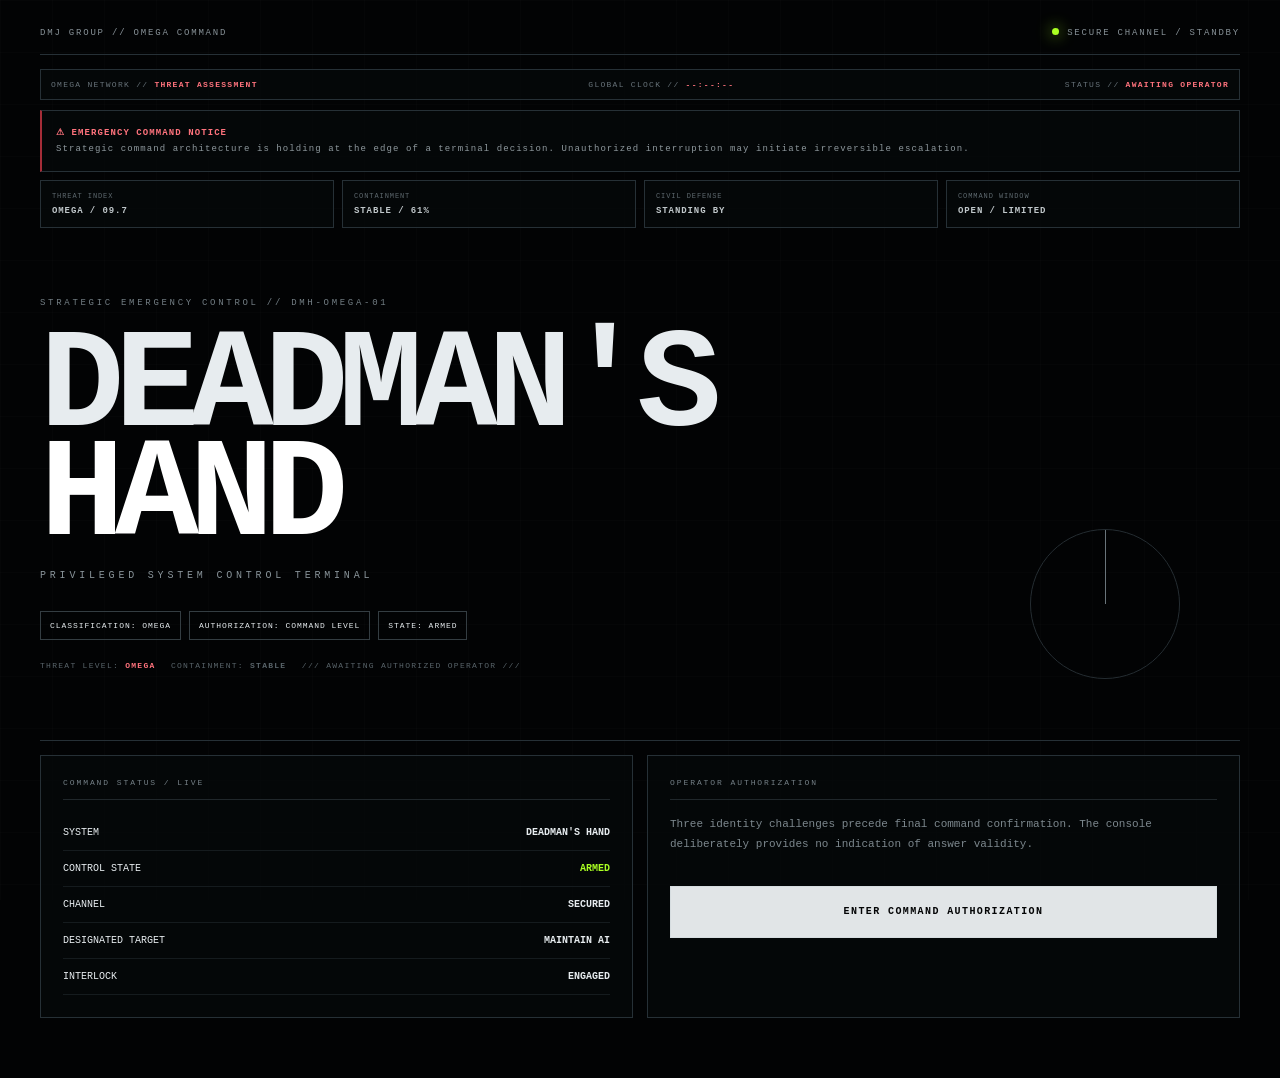
==== commit 65f3ef7a: "Make countdown frantic and frightening" ====
--- a/index.html
+++ b/index.html
@@ -1 +1 @@
-<!doctype html><html lang="en"><head><meta charset="utf-8"><meta name="viewport" content="width=device-width,initial-scale=1,viewport-fit=cover"><meta name="theme-color" content="#020304"><title>DEADMAN'S HAND // OMEGA</title><style>:root{--bg:#020304;--line:#263036;--red:#ff263d;--green:#aaff22;--muted:#738087}*{box-sizing:border-box}html,body{margin:0;background:var(--bg);color:#e7ecef;font-family:ui-monospace,SFMono-Regular,Menlo,Consolas,monospace;overflow-x:hidden}body{min-height:100vh;transition:transform .08s,filter .08s}.grid,.scan,.flash{position:fixed;inset:0;pointer-events:none}.grid{background:linear-gradient(#fff1 1px,transparent 1px),linear-gradient(90deg,#fff1 1px,transparent 1px);background-size:52px 52px;opacity:.24;animation:grid 15s linear infinite}.scan{z-index:20;background:repeating-linear-gradient(0deg,transparent 0 3px,#fff1 4px);opacity:.035}.flash{z-index:100;background:#ff1028;opacity:0;mix-blend-mode:screen}.flash.on{animation:flash .22s}.whiteFlash{position:fixed;inset:0;z-index:101;background:#fff;opacity:0;pointer-events:none;mix-blend-mode:screen}.whiteFlash.on{animation:whiteFlash .11s}.panicMode{animation:panicShake .12s infinite!important}.shell{width:min(1200px,94vw);margin:auto;padding:18px 0 60px;position:relative;z-index:2}header{display:flex;justify-content:space-between;border-bottom:1px solid var(--line);padding:10px 0 16px;font-size:9px;letter-spacing:.2em;color:#879197}.live{display:flex;gap:8px}.dot{width:7px;height:7px;border-radius:50%;background:var(--green);box-shadow:0 0 15px var(--green);animation:pulse 1.2s infinite}.prebar,.warningBox,.cell,.panel{border:1px solid var(--line);background:#06090acc}.prebar{margin-top:14px;padding:10px;display:flex;justify-content:space-between;gap:12px;font-size:8px;letter-spacing:.16em;color:#68737a}.prebar b,.red{color:#ff737d}.warningBox{margin-top:10px;padding:14px;border-left:2px solid #a52d38;color:#8f999e;font-size:9px;line-height:1.8;letter-spacing:.12em}.cells{display:grid;grid-template-columns:repeat(4,1fr);gap:8px;margin-top:8px}.cell{padding:11px;font-size:7px;color:#5e696f;letter-spacing:.13em}.cell b{display:block;color:#c0c7ca;font-size:9px;margin-top:6px}.hero{min-height:57vh;display:flex;flex-direction:column;justify-content:center;border-bottom:1px solid var(--line);position:relative}.eyebrow{font-size:9px;color:#737e84;letter-spacing:.3em}.hero h1{font-size:clamp(52px,11vw,145px);line-height:.78;letter-spacing:-.07em;margin:25px 0 18px;animation:glitch 5s infinite}.hero h1 strong{color:#fff}.subtitle{font-size:10px;color:#89949a;letter-spacing:.38em}.tags{display:flex;gap:8px;flex-wrap:wrap;margin-top:30px}.tags span{border:1px solid #343d42;padding:9px;font-size:8px;letter-spacing:.12em}.status{margin-top:20px;color:#59646a;font-size:8px;letter-spacing:.16em}.radar{position:absolute;right:5%;bottom:12%;width:150px;height:150px;border:1px solid #252d32;border-radius:50%;animation:spin 18s linear infinite}.radar:after{content:"";position:absolute;left:50%;top:0;width:1px;height:50%;background:#69747a;transform-origin:bottom;animation:spin 2.8s linear infinite}.command{display:grid;grid-template-columns:1fr 1fr;gap:14px;margin-top:14px}.panel{padding:22px}.title{font-size:8px;color:#758087;letter-spacing:.24em;border-bottom:1px solid #20272b;padding-bottom:12px;margin-bottom:15px}.row{display:flex;justify-content:space-between;padding:12px 0;border-bottom:1px solid #151b1e;font-size:10px}.armed{color:var(--green)}button{width:100%;min-height:52px;margin-top:20px;padding:15px;border:1px solid #d6dde0;background:#e1e5e7;color:#030405;font:800 10px monospace;letter-spacing:.14em;cursor:pointer;touch-action:manipulation}button:active{transform:scale(.99)}button:disabled{opacity:.55;cursor:wait}.terminal{margin-top:14px;min-height:430px}.hidden{display:none!important}.terminal.critical{border-color:#71343b;box-shadow:0 0 50px #ff314512}.event{display:flex;justify-content:space-between;border:1px solid #252d31;padding:9px;margin:10px 0;font-size:8px;color:#6f7a80}.event b{color:#ff737d}.warning{text-align:center;border:1px solid #5a3136;color:#ff8b95;padding:11px;font-size:8px;letter-spacing:.18em}pre{min-height:150px;white-space:pre-wrap;color:#aeb8bd;font-size:10px;line-height:1.7}.count{min-height:140px;display:grid;place-items:center;font-size:clamp(55px,12vw,145px);font-weight:900}.dangerCount{color:#ff5260;text-shadow:0 0 35px #ff314580;animation:countPulse .35s infinite}.complete{color:var(--green);text-shadow:0 0 25px #aaff2240}.progress{height:4px;background:#171c1f}.progress i{display:block;height:100%;width:0;background:var(--red);box-shadow:0 0 15px var(--red);transition:width .3s}.modal,.impact,.end{position:fixed;inset:0;display:grid;place-items:center;padding:18px;background:#000e;z-index:50}.modal.hidden,.impact.hidden,.end.hidden{display:none}.box{width:min(620px,94vw);padding:26px;background:#07090a;border:1px solid #414b50;box-shadow:0 0 80px #000}.box h2{font-size:17px;letter-spacing:.14em}.question{font-size:17px;line-height:1.45;margin:24px 0}.field{width:100%;padding:15px;background:#020304;border:1px solid #30393e;color:#fff;font:12px monospace;outline:none}.actions{display:flex;gap:9px}.secondary{background:transparent;color:#aab3b8;border-color:#343d42}.impact{background:radial-gradient(circle at 50% 45%,#280407,#020304 72%);z-index:45}.impactInner{width:min(1100px,94vw);text-align:center}.impactKicker{font-size:8px;color:#ff6873;letter-spacing:.35em}.impactTitle{font-size:clamp(30px,7vw,78px);font-weight:900;margin:14px 0;text-shadow:0 0 35px #ff314570}.impactStatus{font-size:9px;color:#ff9ca3;letter-spacing:.22em;min-height:22px}.battlefield{height:min(390px,48vh);margin:18px 0;border:1px solid #52272d;position:relative;overflow:hidden;background:radial-gradient(circle at 50% 50%,#17090b,#030405 70%),linear-gradient(#ff314508 1px,transparent 1px),linear-gradient(90deg,#ff314508 1px,transparent 1px);background-size:auto,35px 35px,35px 35px;box-shadow:inset 0 0 80px #000}.battlefield:before{content:"STRATEGIC THEATER // LIVE SIMULATION";position:absolute;left:12px;top:10px;color:#73575b;font-size:7px;letter-spacing:.2em;z-index:5}.mapline{position:absolute;background:#4e2b30;height:1px;transform-origin:left;opacity:.55}.l1{width:75%;left:8%;top:28%;transform:rotate(16deg)}.l2{width:65%;left:28%;top:70%;transform:rotate(-25deg)}.l3{width:48%;left:45%;top:20%;transform:rotate(55deg)}.server{position:absolute;width:74px;height:54px;border:1px solid #a34a53;background:linear-gradient(#16090b,#070708);box-shadow:0 0 18px #ff31451c;transition:.3s;z-index:3}.server:before{content:"SERVER";position:absolute;left:8px;top:7px;font-size:7px;color:#b8787e}.server:after{content:"● ● ●";position:absolute;left:8px;bottom:7px;font-size:7px;color:#ff5964;letter-spacing:4px}.s1{left:12%;top:52%}.s2{left:43%;top:30%}.s3{left:73%;top:55%}.server.hit{animation:serverHit .55s forwards}.server.dead{opacity:.18;filter:grayscale(1);border-color:#3d3032;transform:scale(.8) rotate(-3deg);box-shadow:none}.missile{position:absolute;width:64px;height:3px;background:linear-gradient(90deg,transparent,#ff6b73,#ff172f);box-shadow:0 0 12px #ff172f,0 0 25px #ff172f;transform-origin:right center;z-index:8;border-radius:4px;opacity:0}.missile:before{content:"";position:absolute;right:0;top:-3px;width:8px;height:8px;border-radius:50%;background:#ffb0b5;box-shadow:0 0 15px #ff3145,0 0 28px #ff3145}.missile.fly{animation:fly .9s cubic-bezier(.2,.7,.2,1) forwards}.m1{left:5%;top:15%;transform:rotate(25deg)}.m2{left:52%;top:8%;transform:rotate(100deg)}.m3{left:94%;top:78%;transform:rotate(205deg)}.explosion{position:absolute;width:12px;height:12px;border-radius:50%;background:#ff3349;box-shadow:0 0 18px 7px #ff5a2b,0 0 55px 22px #ff173d,0 0 100px 35px #9b0018;opacity:0;z-index:9}.explosion.go{animation:explode .9s ease-out forwards}.e1{left:14%;top:51%}.e2{left:45%;top:29%}.e3{left:75%;top:54%}.shockwave{position:absolute;width:30px;height:30px;border:2px solid #ff5964;border-radius:50%;opacity:0;z-index:7}.shockwave.go{animation:shockwave 1s ease-out forwards}.w1{left:11%;top:48%}.w2{left:42%;top:26%}.w3{left:72%;top:51%}.impactLog{height:105px;overflow:hidden;text-align:left;border:1px solid #2c2022;padding:9px;color:#c08e94;font-size:8px;line-height:1.7}.impactProgress{margin-top:10px}.impactProgress i{display:block;height:4px;width:0;background:var(--red);box-shadow:0 0 15px var(--red);transition:width .5s}.shock{animation:shake .16s infinite}.end{z-index:60;background:#000}.endInner{text-align:center;width:min(1050px,92vw)}.endMain{font-size:clamp(38px,9vw,110px);font-weight:900;line-height:.9;text-shadow:0 0 40px #ff314570;animation:endPulse .7s infinite}.endSub{margin-top:24px;color:#ff7a83;font-size:clamp(9px,1.8vw,14px);letter-spacing:.2em;line-height:2}.endTiny{margin-top:28px;color:#566067;font-size:8px;letter-spacing:.16em}@keyframes grid{to{background-position:52px 52px}}@keyframes pulse{50%{opacity:.3;transform:scale(.7)}}@keyframes spin{to{transform:rotate(360deg)}}@keyframes glitch{0%,93%,100%{transform:none}94%{transform:translateX(3px)}96%{transform:translateX(-3px)}}@keyframes flash{0%{opacity:.8}18%{opacity:.9}100%{opacity:0}}@keyframes whiteFlash{0%{opacity:.95}22%{opacity:.55}100%{opacity:0}}@keyframes panicShake{0%,100%{transform:translate(0,0) rotate(0)}25%{transform:translate(3px,-2px) rotate(.15deg)}50%{transform:translate(-4px,2px) rotate(-.12deg)}75%{transform:translate(2px,3px) rotate(.1deg)}}@keyframes countPulse{50%{transform:scale(1.03)}}@keyframes fly{0%{opacity:0;transform:translate(0,0) scale(.5)}15%{opacity:1}100%{opacity:1;transform:translate(var(--dx),var(--dy)) scale(1.05)}}@keyframes explode{0%{opacity:1;transform:scale(.4)}20%{opacity:1;transform:scale(4)}45%{opacity:.9;transform:scale(9)}100%{opacity:0;transform:scale(18)}}@keyframes shockwave{0%{opacity:1;transform:scale(.3)}100%{opacity:0;transform:scale(12)}}@keyframes serverHit{0%{filter:brightness(4);transform:scale(1.15)}30%{transform:translateX(7px) rotate(3deg);filter:brightness(2.5)}100%{transform:scale(.8) rotate(-3deg);opacity:.18}}@keyframes shake{50%{transform:translate(5px,-4px)}}@keyframes endPulse{50%{transform:scale(1.015);filter:brightness(1.3)}}@media(max-width:700px){.shell{width:94vw;padding-top:10px}header,.prebar{flex-direction:column;gap:8px}.cells{grid-template-columns:1fr 1fr}.command{grid-template-columns:1fr}.hero{min-height:54vh}.radar{display:none}.panel{padding:18px}.row{font-size:9px}.box{padding:20px}.question{font-size:15px}.actions{flex-direction:column}.battlefield{height:330px}.server{width:58px;height:45px}.missile{width:45px}.impactLog{font-size:7px}.count{min-height:115px}.endSub{letter-spacing:.12em}}@media(prefers-reduced-motion:reduce){*{animation-duration:.01ms!important;animation-iteration-count:1!important}}</style></head><body><div class="grid"></div><div class="scan"></div><div class="flash" id="flash"></div><div class="whiteFlash" id="whiteFlash"></div><main class="shell"><header><span>DMJ GROUP // OMEGA COMMAND</span><span class="live"><i class="dot"></i> SECURE CHANNEL / STANDBY</span></header><div class="prebar"><span>OMEGA NETWORK // <b>THREAT ASSESSMENT</b></span><span>GLOBAL CLOCK // <b id="clock">--:--:--</b></span><span>STATUS // <b>AWAITING OPERATOR</b></span></div><div class="warningBox"><b class="red">⚠ EMERGENCY COMMAND NOTICE</b><br>Strategic command architecture is holding at the edge of a terminal decision. Unauthorized interruption may initiate irreversible escalation.</div><div class="cells"><div class="cell">THREAT INDEX<b class="red">OMEGA / 09.7</b></div><div class="cell">CONTAINMENT<b>STABLE / 61%</b></div><div class="cell">CIVIL DEFENSE<b class="red">STANDING BY</b></div><div class="cell">COMMAND WINDOW<b>OPEN / LIMITED</b></div></div><section class="hero"><div class="eyebrow">STRATEGIC EMERGENCY CONTROL // DMH-OMEGA-01</div><h1>DEADMAN'S<br><strong>HAND</strong></h1><div class="subtitle">PRIVILEGED SYSTEM CONTROL TERMINAL</div><div class="tags"><span>CLASSIFICATION: OMEGA</span><span>AUTHORIZATION: COMMAND LEVEL</span><span>STATE: ARMED</span></div><div class="status">THREAT LEVEL: <b class="red">OMEGA</b>　 CONTAINMENT: <b>STABLE</b>　 /// AWAITING AUTHORIZED OPERATOR ///</div><div class="radar"></div></section><section class="command"><article class="panel"><div class="title">COMMAND STATUS / LIVE</div><div class="row"><span>SYSTEM</span><b>DEADMAN'S HAND</b></div><div class="row"><span>CONTROL STATE</span><b class="armed">ARMED</b></div><div class="row"><span>CHANNEL</span><b>SECURED</b></div><div class="row"><span>DESIGNATED TARGET</span><b>MAINTAIN AI</b></div><div class="row"><span>INTERLOCK</span><b>ENGAGED</b></div></article><article class="panel"><div class="title">OPERATOR AUTHORIZATION</div><p style="color:#7d888e;font-size:11px;line-height:1.8">Three identity challenges precede final command confirmation. The console deliberately provides no indication of answer validity.</p><button id="start">ENTER COMMAND AUTHORIZATION</button></article></section><section id="terminal" class="panel terminal hidden"><div class="title">LIVE COMMAND TELEMETRY</div><div class="warning">FINAL COMMAND AUTHORIZATION // CONTROL SEQUENCE ACTIVE</div><div class="event"><span>PLANETARY STATUS</span><b id="planet">NOMINAL</b><span>INTERLOCK</span><b>OPEN</b></div><pre id="log"></pre><div id="count" class="count">STANDBY</div><div class="progress"><i id="progress"></i></div></section></main><div class="modal hidden" id="modal"><div class="box"><div class="title" id="qtitle">AUTHORIZATION CHALLENGE</div><h2>OPERATOR VERIFICATION</h2><div class="question" id="question"></div><input class="field" id="answer" autocomplete="off" spellcheck="false"><div class="actions"><button id="next">CONTINUE</button><button class="secondary" id="cancel">ABORT</button></div></div></div><div class="impact hidden" id="impact"><div class="impactInner"><div class="impactKicker">POST-COMMAND EVENT // CINEMATIC STRIKE SIMULATION</div><div class="impactTitle" id="impactTitle">COMMAND ACCEPTED</div><div class="impactStatus" id="impactStatus">AWAITING EVENT TELEMETRY</div><div class="battlefield"><div class="mapline l1"></div><div class="mapline l2"></div><div class="mapline l3"></div><div class="server s1" id="s1"></div><div class="server s2" id="s2"></div><div class="server s3" id="s3"></div><div class="missile m1" id="m1"></div><div class="missile m2" id="m2"></div><div class="missile m3" id="m3"></div><div class="explosion e1" id="e1"></div><div class="explosion e2" id="e2"></div><div class="explosion e3" id="e3"></div><div class="shockwave w1" id="w1"></div><div class="shockwave w2" id="w2"></div><div class="shockwave w3" id="w3"></div></div><div class="impactProgress"><i id="impactProgress"></i></div><div class="impactLog" id="impactLog"></div></div></div><div class="end hidden" id="end"><div class="endInner"><div class="impactKicker">EMERGENCY BROADCAST // LAST KNOWN TRANSMISSION</div><div class="endMain" id="endMain">SAVE YOUR LIVES</div><div class="endSub" id="endSub">GLOBAL CIVIL DEFENSE NETWORK OFFLINE<br>EVACUATION WINDOW HAS EXPIRED</div><div class="endTiny" id="endTiny">DO NOT WAIT FOR FURTHER INSTRUCTIONS // THIS IS THE FINAL BROADCAST</div></div></div><script>const Q=[['AUTHORIZATION CHALLENGE I','Who is your best friend?'],['AUTHORIZATION CHALLENGE II','Why?'],['AUTHORIZATION CHALLENGE III','What did you decide to remember intentionally when kicking that rock?'],['FINAL COMMAND AUTHORIZATION','Type: I UNDERSTAND THE CONSEQUENCES']];const $=id=>document.getElementById(id);const start=$('start'),modal=$('modal'),question=$('question'),answer=$('answer'),qtitle=$('qtitle'),next=$('next'),cancel=$('cancel'),terminal=$('terminal'),log=$('log'),count=$('count'),progress=$('progress'),planet=$('planet'),clock=$('clock'),flash=$('flash'),impact=$('impact'),impactTitle=$('impactTitle'),impactStatus=$('impactStatus'),impactProgress=$('impactProgress'),impactLog=$('impactLog'),end=$('end'),endMain=$('endMain'),endSub=$('endSub'),endTiny=$('endTiny');let qi=0,ctx=null,master=null;const sleep=ms=>new Promise(r=>setTimeout(r,ms));function tick(){clock.textContent=new Date().toLocaleTimeString('en-GB',{hour12:false})}setInterval(tick,1000);tick();function audio(){if(!ctx){ctx=new(window.AudioContext||window.webkitAudioContext)();master=ctx.createGain();master.gain.value=1.15;const comp=ctx.createDynamicsCompressor();comp.threshold.value=-20;comp.knee.value=8;comp.ratio.value=6;comp.attack.value=.002;comp.release.value=.16;master.connect(comp);comp.connect(ctx.destination)}if(ctx.state==='suspended')ctx.resume()}function tone(f=440,d=.08,type='square',gain=.08){audio();const o=ctx.createOscillator(),g=ctx.createGain();o.type=type;o.frequency.value=f;g.gain.setValueAtTime(gain,ctx.currentTime);g.gain.exponentialRampToValueAtTime(.001,ctx.currentTime+d);o.connect(g);g.connect(master);o.start();o.stop(ctx.currentTime+d)}function rumble(d=1,gain=.2){audio();const o=ctx.createOscillator(),g=ctx.createGain(),f=ctx.createBiquadFilter();o.type='sawtooth';o.frequency.setValueAtTime(58,ctx.currentTime);o.frequency.exponentialRampToValueAtTime(18,ctx.currentTime+d);f.type='lowpass';f.frequency.value=125;g.gain.setValueAtTime(.0001,ctx.currentTime);g.gain.exponentialRampToValueAtTime(gain,ctx.currentTime+.08);g.gain.exponentialRampToValueAtTime(.0001,ctx.currentTime+d);o.connect(f);f.connect(g);g.connect(master);o.start();o.stop(ctx.currentTime+d)}function impactSound(){audio();rumble(1.15,.3);tone(62,.7,'sawtooth',.18);setTimeout(()=>tone(36,.9,'sine',.2),70);setTimeout(()=>tone(170,.16,'square',.11),110);setTimeout(()=>tone(95,.35,'triangle',.12),180)}function siren(){tone(1040,.16,'sawtooth',.11);setTimeout(()=>tone(620,.2,'sawtooth',.095),170)}function flashNow(white=true){flash.classList.remove('on');void flash.offsetWidth;flash.classList.add('on');if(white&&Math.random()>.22){whiteFlash.classList.remove('on');void whiteFlash.offsetWidth;whiteFlash.classList.add('on')}}function shake(strong=false){document.body.classList.add('shock');if(strong)document.body.classList.add('panicMode');setTimeout(()=>document.body.classList.remove('shock'),strong?420:300);if(strong)setTimeout(()=>document.body.classList.remove('panicMode'),420)}function openQuestion(){qtitle.textContent=Q[qi][0];question.textContent=Q[qi][1];answer.value='';modal.classList.remove('hidden');setTimeout(()=>answer.focus(),100)}start.addEventListener('click',()=>{audio();qi=0;start.disabled=true;start.textContent='AUTHORIZATION IN PROGRESS';rumble(.4,.12);openQuestion()});cancel.addEventListener('click',()=>{modal.classList.add('hidden');start.disabled=false;start.textContent='ENTER COMMAND AUTHORIZATION';tone(120,.1,.08)});next.addEventListener('click',async()=>{audio();tone(520,.07);if(qi<Q.length-1){qi++;await sleep(220);openQuestion();return}modal.classList.add('hidden');terminal.classList.remove('hidden');window.scrollTo({top:document.body.scrollHeight,behavior:'smooth'});const lines=['[DMH-001] Initializing secure command environment........ OK','[DMH-014] Loading authorization matrix.................. OK','[DMH-019] Establishing operator session................. OK','[DMH-027] Processing primary challenge.................. OK','[DMH-031] Processing secondary challenge................ OK','[DMH-035] Processing intent verification................ OK','[DMH-042] Authorization sequence processed.','[DMH-051] Final command interlock released.','[DMH-060] Preparing final command sequence.............. OK'];log.textContent='';for(const line of lines){log.textContent+=line+'\n';tone(180+Math.random()*500,.04,'square',.05);await sleep(330)}terminal.classList.add('critical');planet.textContent='CRITICAL';siren();rumble(1.5,.22);flashNow();await sleep(2100);count.classList.add('dangerCount');let panicDelay=760;for(let n=12;n>=1;n--){count.textContent='T - '+String(n).padStart(2,'0');progress.style.width=((12-n)/11*100)+'%';planet.textContent=n>9?'DETERIORATING':n>6?'CRITICAL':n>3?'CATASTROPHIC':'TERMINAL';const urgency=(13-n)/12;siren();tone(300+urgency*420,Math.max(.11,panicDelay/1800),'sine',.075+urgency*.055);rumble(Math.max(.18,panicDelay/900),.09+urgency*.16);flashNow(true);shake(n<=9);if(n<=8){tone(70,Math.max(.12,panicDelay/1600),'sawtooth',.10+urgency*.10);if(n%2===0)flashNow(true)}if(n<=5){tone(42,.22,'sawtooth',.16);shake(true);flashNow(true)}if(n<=3){tone(31,.28,'sine',.20);shake(true);flashNow(true);await sleep(80)}await sleep(panicDelay);panicDelay=Math.max(260,panicDelay-48)}count.classList.remove('dangerCount');count.classList.add('complete');count.textContent='COMMAND COMPLETE';progress.style.width='100%';planet.textContent='UNKNOWN';log.textContent+='[DMH-099] COMMAND SEQUENCE COMPLETE.\n';rumble(2.2,.25);tone(110,.4,'sawtooth',.13);await sleep(650);flashNow(true);shake(true);tone(28,.5,'sine',.22);impact.classList.remove('hidden');impactTitle.textContent='STRIKE SEQUENCE INITIATED';impactStatus.textContent='TARGETING NETWORK LOCKED';impactLog.textContent='';const missiles=[['m1','e1','w1','s1'],['m2','e2','w2','s2'],['m3','e3','w3','s3']];for(let j=0;j<missiles.length;j++){const [m,e,w,s]=missiles[j];impactStatus.textContent='INBOUND VECTOR '+(j+1)+' // TARGET LOCK';impactLog.textContent+='[STRIKE-0'+(j+1)+'] INBOUND VECTOR ACQUIRED.\n';$(m).style.setProperty('--dx',(j===0?'250px':j===1?'-70px':'-310px'));$(m).style.setProperty('--dy',(j===0?'145px':j===1?'185px':'-170px'));$(m).classList.add('fly');tone(420-j*45,.3,'sawtooth',.13);rumble(.9,.22);await sleep(900);$(e).classList.add('go');$(w).classList.add('go');$(s).classList.add('hit');impactSound();flashNow();shake();await sleep(750);$(s).classList.add('dead');impactLog.textContent+='[IMPACT-0'+(j+1)+'] SERVER NODE '+String.fromCharCode(65+j)+' DESTROYED.\n';impactProgress.style.width=((j+1)/3*100)+'%';await sleep(900)}impactStatus.textContent='CASCADE EVENT // INFRASTRUCTURE COLLAPSE';impactTitle.textContent='SERVER NETWORK DESTROYED';for(let k=0;k<5;k++){impactSound();flashNow();shake();await sleep(500)}impactLog.textContent+='[CASCADE] CORE SYSTEMS OFFLINE.\n[CASCADE] BACKUP CHANNELS LOST.\n[CASCADE] GLOBAL NETWORK UNREACHABLE.\n';await sleep(3000);impactTitle.textContent='GLOBAL INFRASTRUCTURE FAILURE';impactStatus.textContent='FINAL EMERGENCY BROADCAST PREPARING';rumble(3.5,.3);await sleep(4000);impact.classList.add('hidden');end.classList.remove('hidden');rumble(3,.3);flashNow();await sleep(3500);endMain.textContent='SAVE YOUR LIVES';endSub.innerHTML='GLOBAL CIVIL DEFENSE NETWORK OFFLINE<br>EVACUATION WINDOW HAS EXPIRED';await sleep(4000);endMain.textContent='THERE IS NO SAFE ZONE';endSub.innerHTML='ALL KNOWN CONTAINMENT BARRIERS HAVE FAILED<br>FINAL EMERGENCY TRANSMISSION';endTiny.textContent='DO NOT WAIT FOR FURTHER INSTRUCTIONS';tone(95,.7,'sawtooth',.14);await sleep(4200);endMain.textContent='THE END';endSub.innerHTML='SIGNAL LOST';endTiny.textContent='DMH-OMEGA // TRANSMISSION TERMINATED';for(let k=0;k<5;k++){flashNow();rumble(.6,.22);await sleep(450)}start.textContent='SESSION TERMINATED'});answer.addEventListener('keydown',e=>{if(e.key==='Enter')next.click()});</script></body></html>+<!doctype html><html lang="en"><head><meta charset="utf-8"><meta name="viewport" content="width=device-width,initial-scale=1,viewport-fit=cover"><meta name="theme-color" content="#020304"><title>DEADMAN'S HAND // OMEGA</title><style>:root{--bg:#020304;--line:#263036;--red:#ff263d;--green:#aaff22;--muted:#738087}*{box-sizing:border-box}html,body{margin:0;background:var(--bg);color:#e7ecef;font-family:ui-monospace,SFMono-Regular,Menlo,Consolas,monospace;overflow-x:hidden}body{min-height:100vh;transition:transform .08s,filter .08s}.grid,.scan,.flash{position:fixed;inset:0;pointer-events:none}.grid{background:linear-gradient(#fff1 1px,transparent 1px),linear-gradient(90deg,#fff1 1px,transparent 1px);background-size:52px 52px;opacity:.24;animation:grid 15s linear infinite}.scan{z-index:20;background:repeating-linear-gradient(0deg,transparent 0 3px,#fff1 4px);opacity:.035}.flash{z-index:100;background:#ff1028;opacity:0;mix-blend-mode:screen}.flash.on{animation:flash .22s}.whiteFlash{position:fixed;inset:0;z-index:102;background:#fff;opacity:0;pointer-events:none}.whiteFlash.on{animation:whiteHit .075s linear}.panicText{animation:panicText .18s infinite!important}.panicShake{animation:panicShake .075s infinite!important}.whiteFlash{position:fixed;inset:0;z-index:101;background:#fff;opacity:0;pointer-events:none;mix-blend-mode:screen}.whiteFlash.on{animation:whiteFlash .11s}.panicMode{animation:panicShake .12s infinite!important}.shell{width:min(1200px,94vw);margin:auto;padding:18px 0 60px;position:relative;z-index:2}header{display:flex;justify-content:space-between;border-bottom:1px solid var(--line);padding:10px 0 16px;font-size:9px;letter-spacing:.2em;color:#879197}.live{display:flex;gap:8px}.dot{width:7px;height:7px;border-radius:50%;background:var(--green);box-shadow:0 0 15px var(--green);animation:pulse 1.2s infinite}.prebar,.warningBox,.cell,.panel{border:1px solid var(--line);background:#06090acc}.prebar{margin-top:14px;padding:10px;display:flex;justify-content:space-between;gap:12px;font-size:8px;letter-spacing:.16em;color:#68737a}.prebar b,.red{color:#ff737d}.warningBox{margin-top:10px;padding:14px;border-left:2px solid #a52d38;color:#8f999e;font-size:9px;line-height:1.8;letter-spacing:.12em}.cells{display:grid;grid-template-columns:repeat(4,1fr);gap:8px;margin-top:8px}.cell{padding:11px;font-size:7px;color:#5e696f;letter-spacing:.13em}.cell b{display:block;color:#c0c7ca;font-size:9px;margin-top:6px}.hero{min-height:57vh;display:flex;flex-direction:column;justify-content:center;border-bottom:1px solid var(--line);position:relative}.eyebrow{font-size:9px;color:#737e84;letter-spacing:.3em}.hero h1{font-size:clamp(52px,11vw,145px);line-height:.78;letter-spacing:-.07em;margin:25px 0 18px;animation:glitch 5s infinite}.hero h1 strong{color:#fff}.subtitle{font-size:10px;color:#89949a;letter-spacing:.38em}.tags{display:flex;gap:8px;flex-wrap:wrap;margin-top:30px}.tags span{border:1px solid #343d42;padding:9px;font-size:8px;letter-spacing:.12em}.status{margin-top:20px;color:#59646a;font-size:8px;letter-spacing:.16em}.radar{position:absolute;right:5%;bottom:12%;width:150px;height:150px;border:1px solid #252d32;border-radius:50%;animation:spin 18s linear infinite}.radar:after{content:"";position:absolute;left:50%;top:0;width:1px;height:50%;background:#69747a;transform-origin:bottom;animation:spin 2.8s linear infinite}.command{display:grid;grid-template-columns:1fr 1fr;gap:14px;margin-top:14px}.panel{padding:22px}.title{font-size:8px;color:#758087;letter-spacing:.24em;border-bottom:1px solid #20272b;padding-bottom:12px;margin-bottom:15px}.row{display:flex;justify-content:space-between;padding:12px 0;border-bottom:1px solid #151b1e;font-size:10px}.armed{color:var(--green)}button{width:100%;min-height:52px;margin-top:20px;padding:15px;border:1px solid #d6dde0;background:#e1e5e7;color:#030405;font:800 10px monospace;letter-spacing:.14em;cursor:pointer;touch-action:manipulation}button:active{transform:scale(.99)}button:disabled{opacity:.55;cursor:wait}.terminal{margin-top:14px;min-height:430px}.hidden{display:none!important}.terminal.critical{border-color:#71343b;box-shadow:0 0 50px #ff314512}.event{display:flex;justify-content:space-between;border:1px solid #252d31;padding:9px;margin:10px 0;font-size:8px;color:#6f7a80}.event b{color:#ff737d}.warning{text-align:center;border:1px solid #5a3136;color:#ff8b95;padding:11px;font-size:8px;letter-spacing:.18em}pre{min-height:150px;white-space:pre-wrap;color:#aeb8bd;font-size:10px;line-height:1.7}.count{min-height:140px;display:grid;place-items:center;font-size:clamp(55px,12vw,145px);font-weight:900}.dangerCount{color:#ff5260;text-shadow:0 0 35px #ff314580;animation:countPulse .35s infinite}.complete{color:var(--green);text-shadow:0 0 25px #aaff2240}.progress{height:4px;background:#171c1f}.progress i{display:block;height:100%;width:0;background:var(--red);box-shadow:0 0 15px var(--red);transition:width .3s}.modal,.impact,.end{position:fixed;inset:0;display:grid;place-items:center;padding:18px;background:#000e;z-index:50}.modal.hidden,.impact.hidden,.end.hidden{display:none}.box{width:min(620px,94vw);padding:26px;background:#07090a;border:1px solid #414b50;box-shadow:0 0 80px #000}.box h2{font-size:17px;letter-spacing:.14em}.question{font-size:17px;line-height:1.45;margin:24px 0}.field{width:100%;padding:15px;background:#020304;border:1px solid #30393e;color:#fff;font:12px monospace;outline:none}.actions{display:flex;gap:9px}.secondary{background:transparent;color:#aab3b8;border-color:#343d42}.impact{background:radial-gradient(circle at 50% 45%,#280407,#020304 72%);z-index:45}.impactInner{width:min(1100px,94vw);text-align:center}.impactKicker{font-size:8px;color:#ff6873;letter-spacing:.35em}.impactTitle{font-size:clamp(30px,7vw,78px);font-weight:900;margin:14px 0;text-shadow:0 0 35px #ff314570}.impactStatus{font-size:9px;color:#ff9ca3;letter-spacing:.22em;min-height:22px}.battlefield{height:min(390px,48vh);margin:18px 0;border:1px solid #52272d;position:relative;overflow:hidden;background:radial-gradient(circle at 50% 50%,#17090b,#030405 70%),linear-gradient(#ff314508 1px,transparent 1px),linear-gradient(90deg,#ff314508 1px,transparent 1px);background-size:auto,35px 35px,35px 35px;box-shadow:inset 0 0 80px #000}.battlefield:before{content:"STRATEGIC THEATER // LIVE SIMULATION";position:absolute;left:12px;top:10px;color:#73575b;font-size:7px;letter-spacing:.2em;z-index:5}.mapline{position:absolute;background:#4e2b30;height:1px;transform-origin:left;opacity:.55}.l1{width:75%;left:8%;top:28%;transform:rotate(16deg)}.l2{width:65%;left:28%;top:70%;transform:rotate(-25deg)}.l3{width:48%;left:45%;top:20%;transform:rotate(55deg)}.server{position:absolute;width:74px;height:54px;border:1px solid #a34a53;background:linear-gradient(#16090b,#070708);box-shadow:0 0 18px #ff31451c;transition:.3s;z-index:3}.server:before{content:"SERVER";position:absolute;left:8px;top:7px;font-size:7px;color:#b8787e}.server:after{content:"● ● ●";position:absolute;left:8px;bottom:7px;font-size:7px;color:#ff5964;letter-spacing:4px}.s1{left:12%;top:52%}.s2{left:43%;top:30%}.s3{left:73%;top:55%}.server.hit{animation:serverHit .55s forwards}.server.dead{opacity:.18;filter:grayscale(1);border-color:#3d3032;transform:scale(.8) rotate(-3deg);box-shadow:none}.missile{position:absolute;width:64px;height:3px;background:linear-gradient(90deg,transparent,#ff6b73,#ff172f);box-shadow:0 0 12px #ff172f,0 0 25px #ff172f;transform-origin:right center;z-index:8;border-radius:4px;opacity:0}.missile:before{content:"";position:absolute;right:0;top:-3px;width:8px;height:8px;border-radius:50%;background:#ffb0b5;box-shadow:0 0 15px #ff3145,0 0 28px #ff3145}.missile.fly{animation:fly .9s cubic-bezier(.2,.7,.2,1) forwards}.m1{left:5%;top:15%;transform:rotate(25deg)}.m2{left:52%;top:8%;transform:rotate(100deg)}.m3{left:94%;top:78%;transform:rotate(205deg)}.explosion{position:absolute;width:12px;height:12px;border-radius:50%;background:#ff3349;box-shadow:0 0 18px 7px #ff5a2b,0 0 55px 22px #ff173d,0 0 100px 35px #9b0018;opacity:0;z-index:9}.explosion.go{animation:explode .9s ease-out forwards}.e1{left:14%;top:51%}.e2{left:45%;top:29%}.e3{left:75%;top:54%}.shockwave{position:absolute;width:30px;height:30px;border:2px solid #ff5964;border-radius:50%;opacity:0;z-index:7}.shockwave.go{animation:shockwave 1s ease-out forwards}.w1{left:11%;top:48%}.w2{left:42%;top:26%}.w3{left:72%;top:51%}.impactLog{height:105px;overflow:hidden;text-align:left;border:1px solid #2c2022;padding:9px;color:#c08e94;font-size:8px;line-height:1.7}.impactProgress{margin-top:10px}.impactProgress i{display:block;height:4px;width:0;background:var(--red);box-shadow:0 0 15px var(--red);transition:width .5s}.shock{animation:shake .16s infinite}.end{z-index:60;background:#000}.endInner{text-align:center;width:min(1050px,92vw)}.endMain{font-size:clamp(38px,9vw,110px);font-weight:900;line-height:.9;text-shadow:0 0 40px #ff314570;animation:endPulse .7s infinite}.endSub{margin-top:24px;color:#ff7a83;font-size:clamp(9px,1.8vw,14px);letter-spacing:.2em;line-height:2}.endTiny{margin-top:28px;color:#566067;font-size:8px;letter-spacing:.16em}@keyframes grid{to{background-position:52px 52px}}@keyframes pulse{50%{opacity:.3;transform:scale(.7)}}@keyframes spin{to{transform:rotate(360deg)}}@keyframes glitch{0%,93%,100%{transform:none}94%{transform:translateX(3px)}96%{transform:translateX(-3px)}}@keyframes flash{0%{opacity:.8}18%{opacity:.9}100%{opacity:0}}@keyframes whiteHit{0%{opacity:1}100%{opacity:0}}@keyframes panicText{50%{transform:translateX(2px);filter:brightness(1.8)}}@keyframes panicShake{0%,100%{transform:translate(0,0)}25%{transform:translate(5px,-3px)}50%{transform:translate(-6px,4px)}75%{transform:translate(3px,5px)}}@keyframes whiteFlash{0%{opacity:.95}22%{opacity:.55}100%{opacity:0}}@keyframes panicShake{0%,100%{transform:translate(0,0) rotate(0)}25%{transform:translate(3px,-2px) rotate(.15deg)}50%{transform:translate(-4px,2px) rotate(-.12deg)}75%{transform:translate(2px,3px) rotate(.1deg)}}@keyframes countPulse{50%{transform:scale(1.03)}}@keyframes fly{0%{opacity:0;transform:translate(0,0) scale(.5)}15%{opacity:1}100%{opacity:1;transform:translate(var(--dx),var(--dy)) scale(1.05)}}@keyframes explode{0%{opacity:1;transform:scale(.4)}20%{opacity:1;transform:scale(4)}45%{opacity:.9;transform:scale(9)}100%{opacity:0;transform:scale(18)}}@keyframes shockwave{0%{opacity:1;transform:scale(.3)}100%{opacity:0;transform:scale(12)}}@keyframes serverHit{0%{filter:brightness(4);transform:scale(1.15)}30%{transform:translateX(7px) rotate(3deg);filter:brightness(2.5)}100%{transform:scale(.8) rotate(-3deg);opacity:.18}}@keyframes shake{50%{transform:translate(5px,-4px)}}@keyframes endPulse{50%{transform:scale(1.015);filter:brightness(1.3)}}@media(max-width:700px){.shell{width:94vw;padding-top:10px}header,.prebar{flex-direction:column;gap:8px}.cells{grid-template-columns:1fr 1fr}.command{grid-template-columns:1fr}.hero{min-height:54vh}.radar{display:none}.panel{padding:18px}.row{font-size:9px}.box{padding:20px}.question{font-size:15px}.actions{flex-direction:column}.battlefield{height:330px}.server{width:58px;height:45px}.missile{width:45px}.impactLog{font-size:7px}.count{min-height:115px}.endSub{letter-spacing:.12em}}@media(prefers-reduced-motion:reduce){*{animation-duration:.01ms!important;animation-iteration-count:1!important}}</style></head><body><div class="grid"></div><div class="scan"></div><div class="flash" id="flash"></div><div class="whiteFlash" id="whiteFlash"></div><div class="whiteFlash" id="whiteFlash"></div><main class="shell"><header><span>DMJ GROUP // OMEGA COMMAND</span><span class="live"><i class="dot"></i> SECURE CHANNEL / STANDBY</span></header><div class="prebar"><span>OMEGA NETWORK // <b>THREAT ASSESSMENT</b></span><span>GLOBAL CLOCK // <b id="clock">--:--:--</b></span><span>STATUS // <b>AWAITING OPERATOR</b></span></div><div class="warningBox"><b class="red">⚠ EMERGENCY COMMAND NOTICE</b><br>Strategic command architecture is holding at the edge of a terminal decision. Unauthorized interruption may initiate irreversible escalation.</div><div class="cells"><div class="cell">THREAT INDEX<b class="red">OMEGA / 09.7</b></div><div class="cell">CONTAINMENT<b>STABLE / 61%</b></div><div class="cell">CIVIL DEFENSE<b class="red">STANDING BY</b></div><div class="cell">COMMAND WINDOW<b>OPEN / LIMITED</b></div></div><section class="hero"><div class="eyebrow">STRATEGIC EMERGENCY CONTROL // DMH-OMEGA-01</div><h1>DEADMAN'S<br><strong>HAND</strong></h1><div class="subtitle">PRIVILEGED SYSTEM CONTROL TERMINAL</div><div class="tags"><span>CLASSIFICATION: OMEGA</span><span>AUTHORIZATION: COMMAND LEVEL</span><span>STATE: ARMED</span></div><div class="status">THREAT LEVEL: <b class="red">OMEGA</b>　 CONTAINMENT: <b>STABLE</b>　 /// AWAITING AUTHORIZED OPERATOR ///</div><div class="radar"></div></section><section class="command"><article class="panel"><div class="title">COMMAND STATUS / LIVE</div><div class="row"><span>SYSTEM</span><b>DEADMAN'S HAND</b></div><div class="row"><span>CONTROL STATE</span><b class="armed">ARMED</b></div><div class="row"><span>CHANNEL</span><b>SECURED</b></div><div class="row"><span>DESIGNATED TARGET</span><b>MAINTAIN AI</b></div><div class="row"><span>INTERLOCK</span><b>ENGAGED</b></div></article><article class="panel"><div class="title">OPERATOR AUTHORIZATION</div><p style="color:#7d888e;font-size:11px;line-height:1.8">Three identity challenges precede final command confirmation. The console deliberately provides no indication of answer validity.</p><button id="start">ENTER COMMAND AUTHORIZATION</button></article></section><section id="terminal" class="panel terminal hidden"><div class="title">LIVE COMMAND TELEMETRY</div><div class="warning">FINAL COMMAND AUTHORIZATION // CONTROL SEQUENCE ACTIVE</div><div class="event"><span>PLANETARY STATUS</span><b id="planet">NOMINAL</b><span>INTERLOCK</span><b>OPEN</b></div><pre id="log"></pre><div id="count" class="count">STANDBY</div><div class="progress"><i id="progress"></i></div></section></main><div class="modal hidden" id="modal"><div class="box"><div class="title" id="qtitle">AUTHORIZATION CHALLENGE</div><h2>OPERATOR VERIFICATION</h2><div class="question" id="question"></div><input class="field" id="answer" autocomplete="off" spellcheck="false"><div class="actions"><button id="next">CONTINUE</button><button class="secondary" id="cancel">ABORT</button></div></div></div><div class="impact hidden" id="impact"><div class="impactInner"><div class="impactKicker">POST-COMMAND EVENT // CINEMATIC STRIKE SIMULATION</div><div class="impactTitle" id="impactTitle">COMMAND ACCEPTED</div><div class="impactStatus" id="impactStatus">AWAITING EVENT TELEMETRY</div><div class="battlefield"><div class="mapline l1"></div><div class="mapline l2"></div><div class="mapline l3"></div><div class="server s1" id="s1"></div><div class="server s2" id="s2"></div><div class="server s3" id="s3"></div><div class="missile m1" id="m1"></div><div class="missile m2" id="m2"></div><div class="missile m3" id="m3"></div><div class="explosion e1" id="e1"></div><div class="explosion e2" id="e2"></div><div class="explosion e3" id="e3"></div><div class="shockwave w1" id="w1"></div><div class="shockwave w2" id="w2"></div><div class="shockwave w3" id="w3"></div></div><div class="impactProgress"><i id="impactProgress"></i></div><div class="impactLog" id="impactLog"></div></div></div><div class="end hidden" id="end"><div class="endInner"><div class="impactKicker">EMERGENCY BROADCAST // LAST KNOWN TRANSMISSION</div><div class="endMain" id="endMain">SAVE YOUR LIVES</div><div class="endSub" id="endSub">GLOBAL CIVIL DEFENSE NETWORK OFFLINE<br>EVACUATION WINDOW HAS EXPIRED</div><div class="endTiny" id="endTiny">DO NOT WAIT FOR FURTHER INSTRUCTIONS // THIS IS THE FINAL BROADCAST</div></div></div><script>const Q=[['AUTHORIZATION CHALLENGE I','Who is your best friend?'],['AUTHORIZATION CHALLENGE II','Why?'],['AUTHORIZATION CHALLENGE III','What did you decide to remember intentionally when kicking that rock?'],['FINAL COMMAND AUTHORIZATION','Type: I UNDERSTAND THE CONSEQUENCES']];const $=id=>document.getElementById(id);const start=$('start'),modal=$('modal'),question=$('question'),answer=$('answer'),qtitle=$('qtitle'),next=$('next'),cancel=$('cancel'),terminal=$('terminal'),log=$('log'),count=$('count'),progress=$('progress'),planet=$('planet'),clock=$('clock'),flash=$('flash'),impact=$('impact'),impactTitle=$('impactTitle'),impactStatus=$('impactStatus'),impactProgress=$('impactProgress'),impactLog=$('impactLog'),end=$('end'),endMain=$('endMain'),endSub=$('endSub'),endTiny=$('endTiny');let qi=0,ctx=null,master=null;const sleep=ms=>new Promise(r=>setTimeout(r,ms));function tick(){clock.textContent=new Date().toLocaleTimeString('en-GB',{hour12:false})}setInterval(tick,1000);tick();function audio(){if(!ctx){ctx=new(window.AudioContext||window.webkitAudioContext)();master=ctx.createGain();master.gain.value=1.15;const comp=ctx.createDynamicsCompressor();comp.threshold.value=-20;comp.knee.value=8;comp.ratio.value=6;comp.attack.value=.002;comp.release.value=.16;master.connect(comp);comp.connect(ctx.destination)}if(ctx.state==='suspended')ctx.resume()}function tone(f=440,d=.08,type='square',gain=.08){audio();const o=ctx.createOscillator(),g=ctx.createGain();o.type=type;o.frequency.value=f;g.gain.setValueAtTime(gain,ctx.currentTime);g.gain.exponentialRampToValueAtTime(.001,ctx.currentTime+d);o.connect(g);g.connect(master);o.start();o.stop(ctx.currentTime+d)}function rumble(d=1,gain=.2){audio();const o=ctx.createOscillator(),g=ctx.createGain(),f=ctx.createBiquadFilter();o.type='sawtooth';o.frequency.setValueAtTime(58,ctx.currentTime);o.frequency.exponentialRampToValueAtTime(18,ctx.currentTime+d);f.type='lowpass';f.frequency.value=125;g.gain.setValueAtTime(.0001,ctx.currentTime);g.gain.exponentialRampToValueAtTime(gain,ctx.currentTime+.08);g.gain.exponentialRampToValueAtTime(.0001,ctx.currentTime+d);o.connect(f);f.connect(g);g.connect(master);o.start();o.stop(ctx.currentTime+d)}function impactSound(){audio();rumble(1.15,.3);tone(62,.7,'sawtooth',.18);setTimeout(()=>tone(36,.9,'sine',.2),70);setTimeout(()=>tone(170,.16,'square',.11),110);setTimeout(()=>tone(95,.35,'triangle',.12),180)}function siren(){tone(1040,.16,'sawtooth',.11);setTimeout(()=>tone(620,.2,'sawtooth',.095),170)}function flashNow(white=true){flash.classList.remove('on');void flash.offsetWidth;flash.classList.add('on');if(white&&Math.random()>.22){whiteFlash.classList.remove('on');void whiteFlash.offsetWidth;whiteFlash.classList.add('on')}}function shake(strong=false){document.body.classList.add('shock');if(strong)document.body.classList.add('panicMode');setTimeout(()=>document.body.classList.remove('shock'),strong?420:300);if(strong)setTimeout(()=>document.body.classList.remove('panicMode'),420)}function openQuestion(){qtitle.textContent=Q[qi][0];question.textContent=Q[qi][1];answer.value='';modal.classList.remove('hidden');setTimeout(()=>answer.focus(),100)}start.addEventListener('click',()=>{audio();qi=0;start.disabled=true;start.textContent='AUTHORIZATION IN PROGRESS';rumble(.4,.12);openQuestion()});cancel.addEventListener('click',()=>{modal.classList.add('hidden');start.disabled=false;start.textContent='ENTER COMMAND AUTHORIZATION';tone(120,.1,.08)});next.addEventListener('click',async()=>{audio();tone(520,.07);if(qi<Q.length-1){qi++;await sleep(220);openQuestion();return}modal.classList.add('hidden');terminal.classList.remove('hidden');window.scrollTo({top:document.body.scrollHeight,behavior:'smooth'});const lines=['[DMH-001] Initializing secure command environment........ OK','[DMH-014] Loading authorization matrix.................. OK','[DMH-019] Establishing operator session................. OK','[DMH-027] Processing primary challenge.................. OK','[DMH-031] Processing secondary challenge................ OK','[DMH-035] Processing intent verification................ OK','[DMH-042] Authorization sequence processed.','[DMH-051] Final command interlock released.','[DMH-060] Preparing final command sequence.............. OK'];log.textContent='';for(const line of lines){log.textContent+=line+'\n';tone(180+Math.random()*500,.04,'square',.05);await sleep(330)}terminal.classList.add('critical');planet.textContent='CRITICAL';siren();rumble(1.5,.22);flashNow();await sleep(2100);count.classList.add('dangerCount');let panicDelay=620;count.classList.add('panicText');for(let n=12;n>=1;n--){count.textContent='T - '+String(n).padStart(2,'0');progress.style.width=((12-n)/11*100)+'%';planet.textContent=n>9?'DETERIORATING':n>6?'CRITICAL':n>3?'CATASTROPHIC':'TERMINAL';const urgency=(13-n)/12;siren();tone(300+urgency*560,Math.max(.09,panicDelay/1900),'sawtooth',.085+urgency*.075);rumble(Math.max(.16,panicDelay/900),.11+urgency*.18);panicShake(140+urgency*180);if(n%2===0){flashNow();await sleep(45);whiteHit()}else{whiteHit();await sleep(35);flashNow()}if(n<=8){tone(82,Math.max(.10,panicDelay/1700),'square',.10+urgency*.12);panicShake(180)}if(n<=5){tone(48,.24,'sawtooth',.18);whiteHit();flashNow();panicShake(260)}if(n<=3){tone(28,.3,'sine',.22);whiteHit();await sleep(55);flashNow();panicShake(320)}await sleep(panicDelay);panicDelay=Math.max(190,panicDelay-55)}count.classList.remove('panicText');panicShake(500);whiteHit();flashNow();rumble(2.8,.3)count.classList.remove('dangerCount');count.classList.add('complete');count.textContent='COMMAND COMPLETE';progress.style.width='100%';planet.textContent='UNKNOWN';log.textContent+='[DMH-099] COMMAND SEQUENCE COMPLETE.\n';rumble(2.2,.25);tone(110,.4,'sawtooth',.13);await sleep(300);whiteHit();await sleep(70);flashNow();panicShake(650);tone(24,.65,'sine',.26);rumble(2.5,.34);impact.classList.remove('hidden');impactTitle.textContent='STRIKE SEQUENCE INITIATED';impactStatus.textContent='WARNING // IMPACT WINDOW OPEN';whiteHit();panicShake(500);siren();rumble(1.8,.28);impactLog.textContent='';const missiles=[['m1','e1','w1','s1'],['m2','e2','w2','s2'],['m3','e3','w3','s3']];for(let j=0;j<missiles.length;j++){const [m,e,w,s]=missiles[j];impactStatus.textContent='INBOUND VECTOR '+(j+1)+' // TARGET LOCK';impactLog.textContent+='[STRIKE-0'+(j+1)+'] INBOUND VECTOR ACQUIRED.\n';$(m).style.setProperty('--dx',(j===0?'250px':j===1?'-70px':'-310px'));$(m).style.setProperty('--dy',(j===0?'145px':j===1?'185px':'-170px'));$(m).classList.add('fly');tone(420-j*45,.3,'sawtooth',.13);rumble(.9,.22);await sleep(900);$(e).classList.add('go');$(w).classList.add('go');$(s).classList.add('hit');impactSound();flashNow();shake();await sleep(750);$(s).classList.add('dead');impactLog.textContent+='[IMPACT-0'+(j+1)+'] SERVER NODE '+String.fromCharCode(65+j)+' DESTROYED.\n';impactProgress.style.width=((j+1)/3*100)+'%';await sleep(900)}impactStatus.textContent='CASCADE EVENT // INFRASTRUCTURE COLLAPSE';impactTitle.textContent='SERVER NETWORK DESTROYED';for(let k=0;k<5;k++){impactSound();flashNow();shake();await sleep(500)}impactLog.textContent+='[CASCADE] CORE SYSTEMS OFFLINE.\n[CASCADE] BACKUP CHANNELS LOST.\n[CASCADE] GLOBAL NETWORK UNREACHABLE.\n';await sleep(3000);impactTitle.textContent='GLOBAL INFRASTRUCTURE FAILURE';impactStatus.textContent='FINAL EMERGENCY BROADCAST PREPARING';rumble(3.5,.3);await sleep(4000);impact.classList.add('hidden');end.classList.remove('hidden');rumble(3,.3);flashNow();await sleep(3500);endMain.textContent='SAVE YOUR LIVES';endSub.innerHTML='GLOBAL CIVIL DEFENSE NETWORK OFFLINE<br>EVACUATION WINDOW HAS EXPIRED';await sleep(4000);endMain.textContent='THERE IS NO SAFE ZONE';endSub.innerHTML='ALL KNOWN CONTAINMENT BARRIERS HAVE FAILED<br>FINAL EMERGENCY TRANSMISSION';endTiny.textContent='DO NOT WAIT FOR FURTHER INSTRUCTIONS';tone(95,.7,'sawtooth',.14);await sleep(4200);endMain.textContent='THE END';endSub.innerHTML='SIGNAL LOST';endTiny.textContent='DMH-OMEGA // TRANSMISSION TERMINATED';for(let k=0;k<5;k++){flashNow();rumble(.6,.22);await sleep(450)}start.textContent='SESSION TERMINATED'});answer.addEventListener('keydown',e=>{if(e.key==='Enter')next.click()});</script></body></html>
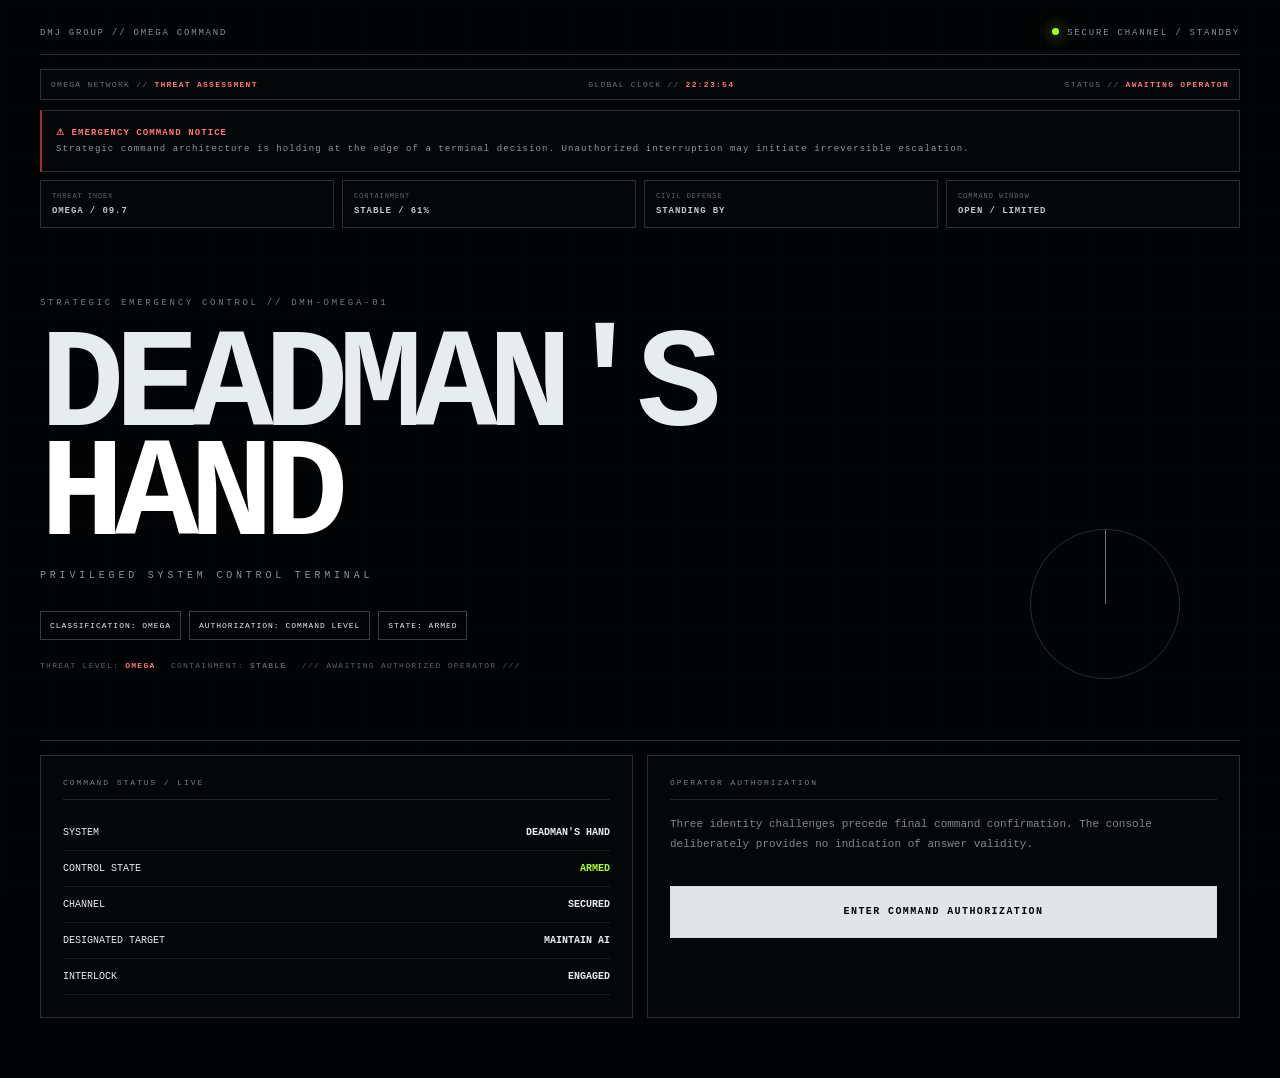
==== commit e6bc6e0d: "Fix authorization button JavaScript" ====
--- a/index.html
+++ b/index.html
@@ -1 +1 @@
-<!doctype html><html lang="en"><head><meta charset="utf-8"><meta name="viewport" content="width=device-width,initial-scale=1,viewport-fit=cover"><meta name="theme-color" content="#020304"><title>DEADMAN'S HAND // OMEGA</title><style>:root{--bg:#020304;--line:#263036;--red:#ff263d;--green:#aaff22;--muted:#738087}*{box-sizing:border-box}html,body{margin:0;background:var(--bg);color:#e7ecef;font-family:ui-monospace,SFMono-Regular,Menlo,Consolas,monospace;overflow-x:hidden}body{min-height:100vh;transition:transform .08s,filter .08s}.grid,.scan,.flash{position:fixed;inset:0;pointer-events:none}.grid{background:linear-gradient(#fff1 1px,transparent 1px),linear-gradient(90deg,#fff1 1px,transparent 1px);background-size:52px 52px;opacity:.24;animation:grid 15s linear infinite}.scan{z-index:20;background:repeating-linear-gradient(0deg,transparent 0 3px,#fff1 4px);opacity:.035}.flash{z-index:100;background:#ff1028;opacity:0;mix-blend-mode:screen}.flash.on{animation:flash .22s}.whiteFlash{position:fixed;inset:0;z-index:102;background:#fff;opacity:0;pointer-events:none}.whiteFlash.on{animation:whiteHit .075s linear}.panicText{animation:panicText .18s infinite!important}.panicShake{animation:panicShake .075s infinite!important}.whiteFlash{position:fixed;inset:0;z-index:101;background:#fff;opacity:0;pointer-events:none;mix-blend-mode:screen}.whiteFlash.on{animation:whiteFlash .11s}.panicMode{animation:panicShake .12s infinite!important}.shell{width:min(1200px,94vw);margin:auto;padding:18px 0 60px;position:relative;z-index:2}header{display:flex;justify-content:space-between;border-bottom:1px solid var(--line);padding:10px 0 16px;font-size:9px;letter-spacing:.2em;color:#879197}.live{display:flex;gap:8px}.dot{width:7px;height:7px;border-radius:50%;background:var(--green);box-shadow:0 0 15px var(--green);animation:pulse 1.2s infinite}.prebar,.warningBox,.cell,.panel{border:1px solid var(--line);background:#06090acc}.prebar{margin-top:14px;padding:10px;display:flex;justify-content:space-between;gap:12px;font-size:8px;letter-spacing:.16em;color:#68737a}.prebar b,.red{color:#ff737d}.warningBox{margin-top:10px;padding:14px;border-left:2px solid #a52d38;color:#8f999e;font-size:9px;line-height:1.8;letter-spacing:.12em}.cells{display:grid;grid-template-columns:repeat(4,1fr);gap:8px;margin-top:8px}.cell{padding:11px;font-size:7px;color:#5e696f;letter-spacing:.13em}.cell b{display:block;color:#c0c7ca;font-size:9px;margin-top:6px}.hero{min-height:57vh;display:flex;flex-direction:column;justify-content:center;border-bottom:1px solid var(--line);position:relative}.eyebrow{font-size:9px;color:#737e84;letter-spacing:.3em}.hero h1{font-size:clamp(52px,11vw,145px);line-height:.78;letter-spacing:-.07em;margin:25px 0 18px;animation:glitch 5s infinite}.hero h1 strong{color:#fff}.subtitle{font-size:10px;color:#89949a;letter-spacing:.38em}.tags{display:flex;gap:8px;flex-wrap:wrap;margin-top:30px}.tags span{border:1px solid #343d42;padding:9px;font-size:8px;letter-spacing:.12em}.status{margin-top:20px;color:#59646a;font-size:8px;letter-spacing:.16em}.radar{position:absolute;right:5%;bottom:12%;width:150px;height:150px;border:1px solid #252d32;border-radius:50%;animation:spin 18s linear infinite}.radar:after{content:"";position:absolute;left:50%;top:0;width:1px;height:50%;background:#69747a;transform-origin:bottom;animation:spin 2.8s linear infinite}.command{display:grid;grid-template-columns:1fr 1fr;gap:14px;margin-top:14px}.panel{padding:22px}.title{font-size:8px;color:#758087;letter-spacing:.24em;border-bottom:1px solid #20272b;padding-bottom:12px;margin-bottom:15px}.row{display:flex;justify-content:space-between;padding:12px 0;border-bottom:1px solid #151b1e;font-size:10px}.armed{color:var(--green)}button{width:100%;min-height:52px;margin-top:20px;padding:15px;border:1px solid #d6dde0;background:#e1e5e7;color:#030405;font:800 10px monospace;letter-spacing:.14em;cursor:pointer;touch-action:manipulation}button:active{transform:scale(.99)}button:disabled{opacity:.55;cursor:wait}.terminal{margin-top:14px;min-height:430px}.hidden{display:none!important}.terminal.critical{border-color:#71343b;box-shadow:0 0 50px #ff314512}.event{display:flex;justify-content:space-between;border:1px solid #252d31;padding:9px;margin:10px 0;font-size:8px;color:#6f7a80}.event b{color:#ff737d}.warning{text-align:center;border:1px solid #5a3136;color:#ff8b95;padding:11px;font-size:8px;letter-spacing:.18em}pre{min-height:150px;white-space:pre-wrap;color:#aeb8bd;font-size:10px;line-height:1.7}.count{min-height:140px;display:grid;place-items:center;font-size:clamp(55px,12vw,145px);font-weight:900}.dangerCount{color:#ff5260;text-shadow:0 0 35px #ff314580;animation:countPulse .35s infinite}.complete{color:var(--green);text-shadow:0 0 25px #aaff2240}.progress{height:4px;background:#171c1f}.progress i{display:block;height:100%;width:0;background:var(--red);box-shadow:0 0 15px var(--red);transition:width .3s}.modal,.impact,.end{position:fixed;inset:0;display:grid;place-items:center;padding:18px;background:#000e;z-index:50}.modal.hidden,.impact.hidden,.end.hidden{display:none}.box{width:min(620px,94vw);padding:26px;background:#07090a;border:1px solid #414b50;box-shadow:0 0 80px #000}.box h2{font-size:17px;letter-spacing:.14em}.question{font-size:17px;line-height:1.45;margin:24px 0}.field{width:100%;padding:15px;background:#020304;border:1px solid #30393e;color:#fff;font:12px monospace;outline:none}.actions{display:flex;gap:9px}.secondary{background:transparent;color:#aab3b8;border-color:#343d42}.impact{background:radial-gradient(circle at 50% 45%,#280407,#020304 72%);z-index:45}.impactInner{width:min(1100px,94vw);text-align:center}.impactKicker{font-size:8px;color:#ff6873;letter-spacing:.35em}.impactTitle{font-size:clamp(30px,7vw,78px);font-weight:900;margin:14px 0;text-shadow:0 0 35px #ff314570}.impactStatus{font-size:9px;color:#ff9ca3;letter-spacing:.22em;min-height:22px}.battlefield{height:min(390px,48vh);margin:18px 0;border:1px solid #52272d;position:relative;overflow:hidden;background:radial-gradient(circle at 50% 50%,#17090b,#030405 70%),linear-gradient(#ff314508 1px,transparent 1px),linear-gradient(90deg,#ff314508 1px,transparent 1px);background-size:auto,35px 35px,35px 35px;box-shadow:inset 0 0 80px #000}.battlefield:before{content:"STRATEGIC THEATER // LIVE SIMULATION";position:absolute;left:12px;top:10px;color:#73575b;font-size:7px;letter-spacing:.2em;z-index:5}.mapline{position:absolute;background:#4e2b30;height:1px;transform-origin:left;opacity:.55}.l1{width:75%;left:8%;top:28%;transform:rotate(16deg)}.l2{width:65%;left:28%;top:70%;transform:rotate(-25deg)}.l3{width:48%;left:45%;top:20%;transform:rotate(55deg)}.server{position:absolute;width:74px;height:54px;border:1px solid #a34a53;background:linear-gradient(#16090b,#070708);box-shadow:0 0 18px #ff31451c;transition:.3s;z-index:3}.server:before{content:"SERVER";position:absolute;left:8px;top:7px;font-size:7px;color:#b8787e}.server:after{content:"● ● ●";position:absolute;left:8px;bottom:7px;font-size:7px;color:#ff5964;letter-spacing:4px}.s1{left:12%;top:52%}.s2{left:43%;top:30%}.s3{left:73%;top:55%}.server.hit{animation:serverHit .55s forwards}.server.dead{opacity:.18;filter:grayscale(1);border-color:#3d3032;transform:scale(.8) rotate(-3deg);box-shadow:none}.missile{position:absolute;width:64px;height:3px;background:linear-gradient(90deg,transparent,#ff6b73,#ff172f);box-shadow:0 0 12px #ff172f,0 0 25px #ff172f;transform-origin:right center;z-index:8;border-radius:4px;opacity:0}.missile:before{content:"";position:absolute;right:0;top:-3px;width:8px;height:8px;border-radius:50%;background:#ffb0b5;box-shadow:0 0 15px #ff3145,0 0 28px #ff3145}.missile.fly{animation:fly .9s cubic-bezier(.2,.7,.2,1) forwards}.m1{left:5%;top:15%;transform:rotate(25deg)}.m2{left:52%;top:8%;transform:rotate(100deg)}.m3{left:94%;top:78%;transform:rotate(205deg)}.explosion{position:absolute;width:12px;height:12px;border-radius:50%;background:#ff3349;box-shadow:0 0 18px 7px #ff5a2b,0 0 55px 22px #ff173d,0 0 100px 35px #9b0018;opacity:0;z-index:9}.explosion.go{animation:explode .9s ease-out forwards}.e1{left:14%;top:51%}.e2{left:45%;top:29%}.e3{left:75%;top:54%}.shockwave{position:absolute;width:30px;height:30px;border:2px solid #ff5964;border-radius:50%;opacity:0;z-index:7}.shockwave.go{animation:shockwave 1s ease-out forwards}.w1{left:11%;top:48%}.w2{left:42%;top:26%}.w3{left:72%;top:51%}.impactLog{height:105px;overflow:hidden;text-align:left;border:1px solid #2c2022;padding:9px;color:#c08e94;font-size:8px;line-height:1.7}.impactProgress{margin-top:10px}.impactProgress i{display:block;height:4px;width:0;background:var(--red);box-shadow:0 0 15px var(--red);transition:width .5s}.shock{animation:shake .16s infinite}.end{z-index:60;background:#000}.endInner{text-align:center;width:min(1050px,92vw)}.endMain{font-size:clamp(38px,9vw,110px);font-weight:900;line-height:.9;text-shadow:0 0 40px #ff314570;animation:endPulse .7s infinite}.endSub{margin-top:24px;color:#ff7a83;font-size:clamp(9px,1.8vw,14px);letter-spacing:.2em;line-height:2}.endTiny{margin-top:28px;color:#566067;font-size:8px;letter-spacing:.16em}@keyframes grid{to{background-position:52px 52px}}@keyframes pulse{50%{opacity:.3;transform:scale(.7)}}@keyframes spin{to{transform:rotate(360deg)}}@keyframes glitch{0%,93%,100%{transform:none}94%{transform:translateX(3px)}96%{transform:translateX(-3px)}}@keyframes flash{0%{opacity:.8}18%{opacity:.9}100%{opacity:0}}@keyframes whiteHit{0%{opacity:1}100%{opacity:0}}@keyframes panicText{50%{transform:translateX(2px);filter:brightness(1.8)}}@keyframes panicShake{0%,100%{transform:translate(0,0)}25%{transform:translate(5px,-3px)}50%{transform:translate(-6px,4px)}75%{transform:translate(3px,5px)}}@keyframes whiteFlash{0%{opacity:.95}22%{opacity:.55}100%{opacity:0}}@keyframes panicShake{0%,100%{transform:translate(0,0) rotate(0)}25%{transform:translate(3px,-2px) rotate(.15deg)}50%{transform:translate(-4px,2px) rotate(-.12deg)}75%{transform:translate(2px,3px) rotate(.1deg)}}@keyframes countPulse{50%{transform:scale(1.03)}}@keyframes fly{0%{opacity:0;transform:translate(0,0) scale(.5)}15%{opacity:1}100%{opacity:1;transform:translate(var(--dx),var(--dy)) scale(1.05)}}@keyframes explode{0%{opacity:1;transform:scale(.4)}20%{opacity:1;transform:scale(4)}45%{opacity:.9;transform:scale(9)}100%{opacity:0;transform:scale(18)}}@keyframes shockwave{0%{opacity:1;transform:scale(.3)}100%{opacity:0;transform:scale(12)}}@keyframes serverHit{0%{filter:brightness(4);transform:scale(1.15)}30%{transform:translateX(7px) rotate(3deg);filter:brightness(2.5)}100%{transform:scale(.8) rotate(-3deg);opacity:.18}}@keyframes shake{50%{transform:translate(5px,-4px)}}@keyframes endPulse{50%{transform:scale(1.015);filter:brightness(1.3)}}@media(max-width:700px){.shell{width:94vw;padding-top:10px}header,.prebar{flex-direction:column;gap:8px}.cells{grid-template-columns:1fr 1fr}.command{grid-template-columns:1fr}.hero{min-height:54vh}.radar{display:none}.panel{padding:18px}.row{font-size:9px}.box{padding:20px}.question{font-size:15px}.actions{flex-direction:column}.battlefield{height:330px}.server{width:58px;height:45px}.missile{width:45px}.impactLog{font-size:7px}.count{min-height:115px}.endSub{letter-spacing:.12em}}@media(prefers-reduced-motion:reduce){*{animation-duration:.01ms!important;animation-iteration-count:1!important}}</style></head><body><div class="grid"></div><div class="scan"></div><div class="flash" id="flash"></div><div class="whiteFlash" id="whiteFlash"></div><div class="whiteFlash" id="whiteFlash"></div><main class="shell"><header><span>DMJ GROUP // OMEGA COMMAND</span><span class="live"><i class="dot"></i> SECURE CHANNEL / STANDBY</span></header><div class="prebar"><span>OMEGA NETWORK // <b>THREAT ASSESSMENT</b></span><span>GLOBAL CLOCK // <b id="clock">--:--:--</b></span><span>STATUS // <b>AWAITING OPERATOR</b></span></div><div class="warningBox"><b class="red">⚠ EMERGENCY COMMAND NOTICE</b><br>Strategic command architecture is holding at the edge of a terminal decision. Unauthorized interruption may initiate irreversible escalation.</div><div class="cells"><div class="cell">THREAT INDEX<b class="red">OMEGA / 09.7</b></div><div class="cell">CONTAINMENT<b>STABLE / 61%</b></div><div class="cell">CIVIL DEFENSE<b class="red">STANDING BY</b></div><div class="cell">COMMAND WINDOW<b>OPEN / LIMITED</b></div></div><section class="hero"><div class="eyebrow">STRATEGIC EMERGENCY CONTROL // DMH-OMEGA-01</div><h1>DEADMAN'S<br><strong>HAND</strong></h1><div class="subtitle">PRIVILEGED SYSTEM CONTROL TERMINAL</div><div class="tags"><span>CLASSIFICATION: OMEGA</span><span>AUTHORIZATION: COMMAND LEVEL</span><span>STATE: ARMED</span></div><div class="status">THREAT LEVEL: <b class="red">OMEGA</b>　 CONTAINMENT: <b>STABLE</b>　 /// AWAITING AUTHORIZED OPERATOR ///</div><div class="radar"></div></section><section class="command"><article class="panel"><div class="title">COMMAND STATUS / LIVE</div><div class="row"><span>SYSTEM</span><b>DEADMAN'S HAND</b></div><div class="row"><span>CONTROL STATE</span><b class="armed">ARMED</b></div><div class="row"><span>CHANNEL</span><b>SECURED</b></div><div class="row"><span>DESIGNATED TARGET</span><b>MAINTAIN AI</b></div><div class="row"><span>INTERLOCK</span><b>ENGAGED</b></div></article><article class="panel"><div class="title">OPERATOR AUTHORIZATION</div><p style="color:#7d888e;font-size:11px;line-height:1.8">Three identity challenges precede final command confirmation. The console deliberately provides no indication of answer validity.</p><button id="start">ENTER COMMAND AUTHORIZATION</button></article></section><section id="terminal" class="panel terminal hidden"><div class="title">LIVE COMMAND TELEMETRY</div><div class="warning">FINAL COMMAND AUTHORIZATION // CONTROL SEQUENCE ACTIVE</div><div class="event"><span>PLANETARY STATUS</span><b id="planet">NOMINAL</b><span>INTERLOCK</span><b>OPEN</b></div><pre id="log"></pre><div id="count" class="count">STANDBY</div><div class="progress"><i id="progress"></i></div></section></main><div class="modal hidden" id="modal"><div class="box"><div class="title" id="qtitle">AUTHORIZATION CHALLENGE</div><h2>OPERATOR VERIFICATION</h2><div class="question" id="question"></div><input class="field" id="answer" autocomplete="off" spellcheck="false"><div class="actions"><button id="next">CONTINUE</button><button class="secondary" id="cancel">ABORT</button></div></div></div><div class="impact hidden" id="impact"><div class="impactInner"><div class="impactKicker">POST-COMMAND EVENT // CINEMATIC STRIKE SIMULATION</div><div class="impactTitle" id="impactTitle">COMMAND ACCEPTED</div><div class="impactStatus" id="impactStatus">AWAITING EVENT TELEMETRY</div><div class="battlefield"><div class="mapline l1"></div><div class="mapline l2"></div><div class="mapline l3"></div><div class="server s1" id="s1"></div><div class="server s2" id="s2"></div><div class="server s3" id="s3"></div><div class="missile m1" id="m1"></div><div class="missile m2" id="m2"></div><div class="missile m3" id="m3"></div><div class="explosion e1" id="e1"></div><div class="explosion e2" id="e2"></div><div class="explosion e3" id="e3"></div><div class="shockwave w1" id="w1"></div><div class="shockwave w2" id="w2"></div><div class="shockwave w3" id="w3"></div></div><div class="impactProgress"><i id="impactProgress"></i></div><div class="impactLog" id="impactLog"></div></div></div><div class="end hidden" id="end"><div class="endInner"><div class="impactKicker">EMERGENCY BROADCAST // LAST KNOWN TRANSMISSION</div><div class="endMain" id="endMain">SAVE YOUR LIVES</div><div class="endSub" id="endSub">GLOBAL CIVIL DEFENSE NETWORK OFFLINE<br>EVACUATION WINDOW HAS EXPIRED</div><div class="endTiny" id="endTiny">DO NOT WAIT FOR FURTHER INSTRUCTIONS // THIS IS THE FINAL BROADCAST</div></div></div><script>const Q=[['AUTHORIZATION CHALLENGE I','Who is your best friend?'],['AUTHORIZATION CHALLENGE II','Why?'],['AUTHORIZATION CHALLENGE III','What did you decide to remember intentionally when kicking that rock?'],['FINAL COMMAND AUTHORIZATION','Type: I UNDERSTAND THE CONSEQUENCES']];const $=id=>document.getElementById(id);const start=$('start'),modal=$('modal'),question=$('question'),answer=$('answer'),qtitle=$('qtitle'),next=$('next'),cancel=$('cancel'),terminal=$('terminal'),log=$('log'),count=$('count'),progress=$('progress'),planet=$('planet'),clock=$('clock'),flash=$('flash'),impact=$('impact'),impactTitle=$('impactTitle'),impactStatus=$('impactStatus'),impactProgress=$('impactProgress'),impactLog=$('impactLog'),end=$('end'),endMain=$('endMain'),endSub=$('endSub'),endTiny=$('endTiny');let qi=0,ctx=null,master=null;const sleep=ms=>new Promise(r=>setTimeout(r,ms));function tick(){clock.textContent=new Date().toLocaleTimeString('en-GB',{hour12:false})}setInterval(tick,1000);tick();function audio(){if(!ctx){ctx=new(window.AudioContext||window.webkitAudioContext)();master=ctx.createGain();master.gain.value=1.15;const comp=ctx.createDynamicsCompressor();comp.threshold.value=-20;comp.knee.value=8;comp.ratio.value=6;comp.attack.value=.002;comp.release.value=.16;master.connect(comp);comp.connect(ctx.destination)}if(ctx.state==='suspended')ctx.resume()}function tone(f=440,d=.08,type='square',gain=.08){audio();const o=ctx.createOscillator(),g=ctx.createGain();o.type=type;o.frequency.value=f;g.gain.setValueAtTime(gain,ctx.currentTime);g.gain.exponentialRampToValueAtTime(.001,ctx.currentTime+d);o.connect(g);g.connect(master);o.start();o.stop(ctx.currentTime+d)}function rumble(d=1,gain=.2){audio();const o=ctx.createOscillator(),g=ctx.createGain(),f=ctx.createBiquadFilter();o.type='sawtooth';o.frequency.setValueAtTime(58,ctx.currentTime);o.frequency.exponentialRampToValueAtTime(18,ctx.currentTime+d);f.type='lowpass';f.frequency.value=125;g.gain.setValueAtTime(.0001,ctx.currentTime);g.gain.exponentialRampToValueAtTime(gain,ctx.currentTime+.08);g.gain.exponentialRampToValueAtTime(.0001,ctx.currentTime+d);o.connect(f);f.connect(g);g.connect(master);o.start();o.stop(ctx.currentTime+d)}function impactSound(){audio();rumble(1.15,.3);tone(62,.7,'sawtooth',.18);setTimeout(()=>tone(36,.9,'sine',.2),70);setTimeout(()=>tone(170,.16,'square',.11),110);setTimeout(()=>tone(95,.35,'triangle',.12),180)}function siren(){tone(1040,.16,'sawtooth',.11);setTimeout(()=>tone(620,.2,'sawtooth',.095),170)}function flashNow(white=true){flash.classList.remove('on');void flash.offsetWidth;flash.classList.add('on');if(white&&Math.random()>.22){whiteFlash.classList.remove('on');void whiteFlash.offsetWidth;whiteFlash.classList.add('on')}}function shake(strong=false){document.body.classList.add('shock');if(strong)document.body.classList.add('panicMode');setTimeout(()=>document.body.classList.remove('shock'),strong?420:300);if(strong)setTimeout(()=>document.body.classList.remove('panicMode'),420)}function openQuestion(){qtitle.textContent=Q[qi][0];question.textContent=Q[qi][1];answer.value='';modal.classList.remove('hidden');setTimeout(()=>answer.focus(),100)}start.addEventListener('click',()=>{audio();qi=0;start.disabled=true;start.textContent='AUTHORIZATION IN PROGRESS';rumble(.4,.12);openQuestion()});cancel.addEventListener('click',()=>{modal.classList.add('hidden');start.disabled=false;start.textContent='ENTER COMMAND AUTHORIZATION';tone(120,.1,.08)});next.addEventListener('click',async()=>{audio();tone(520,.07);if(qi<Q.length-1){qi++;await sleep(220);openQuestion();return}modal.classList.add('hidden');terminal.classList.remove('hidden');window.scrollTo({top:document.body.scrollHeight,behavior:'smooth'});const lines=['[DMH-001] Initializing secure command environment........ OK','[DMH-014] Loading authorization matrix.................. OK','[DMH-019] Establishing operator session................. OK','[DMH-027] Processing primary challenge.................. OK','[DMH-031] Processing secondary challenge................ OK','[DMH-035] Processing intent verification................ OK','[DMH-042] Authorization sequence processed.','[DMH-051] Final command interlock released.','[DMH-060] Preparing final command sequence.............. OK'];log.textContent='';for(const line of lines){log.textContent+=line+'\n';tone(180+Math.random()*500,.04,'square',.05);await sleep(330)}terminal.classList.add('critical');planet.textContent='CRITICAL';siren();rumble(1.5,.22);flashNow();await sleep(2100);count.classList.add('dangerCount');let panicDelay=620;count.classList.add('panicText');for(let n=12;n>=1;n--){count.textContent='T - '+String(n).padStart(2,'0');progress.style.width=((12-n)/11*100)+'%';planet.textContent=n>9?'DETERIORATING':n>6?'CRITICAL':n>3?'CATASTROPHIC':'TERMINAL';const urgency=(13-n)/12;siren();tone(300+urgency*560,Math.max(.09,panicDelay/1900),'sawtooth',.085+urgency*.075);rumble(Math.max(.16,panicDelay/900),.11+urgency*.18);panicShake(140+urgency*180);if(n%2===0){flashNow();await sleep(45);whiteHit()}else{whiteHit();await sleep(35);flashNow()}if(n<=8){tone(82,Math.max(.10,panicDelay/1700),'square',.10+urgency*.12);panicShake(180)}if(n<=5){tone(48,.24,'sawtooth',.18);whiteHit();flashNow();panicShake(260)}if(n<=3){tone(28,.3,'sine',.22);whiteHit();await sleep(55);flashNow();panicShake(320)}await sleep(panicDelay);panicDelay=Math.max(190,panicDelay-55)}count.classList.remove('panicText');panicShake(500);whiteHit();flashNow();rumble(2.8,.3)count.classList.remove('dangerCount');count.classList.add('complete');count.textContent='COMMAND COMPLETE';progress.style.width='100%';planet.textContent='UNKNOWN';log.textContent+='[DMH-099] COMMAND SEQUENCE COMPLETE.\n';rumble(2.2,.25);tone(110,.4,'sawtooth',.13);await sleep(300);whiteHit();await sleep(70);flashNow();panicShake(650);tone(24,.65,'sine',.26);rumble(2.5,.34);impact.classList.remove('hidden');impactTitle.textContent='STRIKE SEQUENCE INITIATED';impactStatus.textContent='WARNING // IMPACT WINDOW OPEN';whiteHit();panicShake(500);siren();rumble(1.8,.28);impactLog.textContent='';const missiles=[['m1','e1','w1','s1'],['m2','e2','w2','s2'],['m3','e3','w3','s3']];for(let j=0;j<missiles.length;j++){const [m,e,w,s]=missiles[j];impactStatus.textContent='INBOUND VECTOR '+(j+1)+' // TARGET LOCK';impactLog.textContent+='[STRIKE-0'+(j+1)+'] INBOUND VECTOR ACQUIRED.\n';$(m).style.setProperty('--dx',(j===0?'250px':j===1?'-70px':'-310px'));$(m).style.setProperty('--dy',(j===0?'145px':j===1?'185px':'-170px'));$(m).classList.add('fly');tone(420-j*45,.3,'sawtooth',.13);rumble(.9,.22);await sleep(900);$(e).classList.add('go');$(w).classList.add('go');$(s).classList.add('hit');impactSound();flashNow();shake();await sleep(750);$(s).classList.add('dead');impactLog.textContent+='[IMPACT-0'+(j+1)+'] SERVER NODE '+String.fromCharCode(65+j)+' DESTROYED.\n';impactProgress.style.width=((j+1)/3*100)+'%';await sleep(900)}impactStatus.textContent='CASCADE EVENT // INFRASTRUCTURE COLLAPSE';impactTitle.textContent='SERVER NETWORK DESTROYED';for(let k=0;k<5;k++){impactSound();flashNow();shake();await sleep(500)}impactLog.textContent+='[CASCADE] CORE SYSTEMS OFFLINE.\n[CASCADE] BACKUP CHANNELS LOST.\n[CASCADE] GLOBAL NETWORK UNREACHABLE.\n';await sleep(3000);impactTitle.textContent='GLOBAL INFRASTRUCTURE FAILURE';impactStatus.textContent='FINAL EMERGENCY BROADCAST PREPARING';rumble(3.5,.3);await sleep(4000);impact.classList.add('hidden');end.classList.remove('hidden');rumble(3,.3);flashNow();await sleep(3500);endMain.textContent='SAVE YOUR LIVES';endSub.innerHTML='GLOBAL CIVIL DEFENSE NETWORK OFFLINE<br>EVACUATION WINDOW HAS EXPIRED';await sleep(4000);endMain.textContent='THERE IS NO SAFE ZONE';endSub.innerHTML='ALL KNOWN CONTAINMENT BARRIERS HAVE FAILED<br>FINAL EMERGENCY TRANSMISSION';endTiny.textContent='DO NOT WAIT FOR FURTHER INSTRUCTIONS';tone(95,.7,'sawtooth',.14);await sleep(4200);endMain.textContent='THE END';endSub.innerHTML='SIGNAL LOST';endTiny.textContent='DMH-OMEGA // TRANSMISSION TERMINATED';for(let k=0;k<5;k++){flashNow();rumble(.6,.22);await sleep(450)}start.textContent='SESSION TERMINATED'});answer.addEventListener('keydown',e=>{if(e.key==='Enter')next.click()});</script></body></html>+<!doctype html><html lang="en"><head><meta charset="utf-8"><meta name="viewport" content="width=device-width,initial-scale=1,viewport-fit=cover"><meta name="theme-color" content="#020304"><title>DEADMAN'S HAND // OMEGA</title><style>:root{--bg:#020304;--line:#263036;--red:#ff263d;--green:#aaff22;--muted:#738087}*{box-sizing:border-box}html,body{margin:0;background:var(--bg);color:#e7ecef;font-family:ui-monospace,SFMono-Regular,Menlo,Consolas,monospace;overflow-x:hidden}body{min-height:100vh;transition:transform .08s,filter .08s}.grid,.scan,.flash{position:fixed;inset:0;pointer-events:none}.grid{background:linear-gradient(#fff1 1px,transparent 1px),linear-gradient(90deg,#fff1 1px,transparent 1px);background-size:52px 52px;opacity:.24;animation:grid 15s linear infinite}.scan{z-index:20;background:repeating-linear-gradient(0deg,transparent 0 3px,#fff1 4px);opacity:.035}.flash{z-index:100;background:#ff1028;opacity:0;mix-blend-mode:screen}.flash.on{animation:flash .22s}.whiteFlash{position:fixed;inset:0;z-index:102;background:#fff;opacity:0;pointer-events:none}.whiteFlash.on{animation:whiteHit .075s linear}.panicText{animation:panicText .18s infinite!important}.panicShake{animation:panicShake .075s infinite!important}.whiteFlash{position:fixed;inset:0;z-index:101;background:#fff;opacity:0;pointer-events:none;mix-blend-mode:screen}.whiteFlash.on{animation:whiteFlash .11s}.panicMode{animation:panicShake .12s infinite!important}.shell{width:min(1200px,94vw);margin:auto;padding:18px 0 60px;position:relative;z-index:2}header{display:flex;justify-content:space-between;border-bottom:1px solid var(--line);padding:10px 0 16px;font-size:9px;letter-spacing:.2em;color:#879197}.live{display:flex;gap:8px}.dot{width:7px;height:7px;border-radius:50%;background:var(--green);box-shadow:0 0 15px var(--green);animation:pulse 1.2s infinite}.prebar,.warningBox,.cell,.panel{border:1px solid var(--line);background:#06090acc}.prebar{margin-top:14px;padding:10px;display:flex;justify-content:space-between;gap:12px;font-size:8px;letter-spacing:.16em;color:#68737a}.prebar b,.red{color:#ff737d}.warningBox{margin-top:10px;padding:14px;border-left:2px solid #a52d38;color:#8f999e;font-size:9px;line-height:1.8;letter-spacing:.12em}.cells{display:grid;grid-template-columns:repeat(4,1fr);gap:8px;margin-top:8px}.cell{padding:11px;font-size:7px;color:#5e696f;letter-spacing:.13em}.cell b{display:block;color:#c0c7ca;font-size:9px;margin-top:6px}.hero{min-height:57vh;display:flex;flex-direction:column;justify-content:center;border-bottom:1px solid var(--line);position:relative}.eyebrow{font-size:9px;color:#737e84;letter-spacing:.3em}.hero h1{font-size:clamp(52px,11vw,145px);line-height:.78;letter-spacing:-.07em;margin:25px 0 18px;animation:glitch 5s infinite}.hero h1 strong{color:#fff}.subtitle{font-size:10px;color:#89949a;letter-spacing:.38em}.tags{display:flex;gap:8px;flex-wrap:wrap;margin-top:30px}.tags span{border:1px solid #343d42;padding:9px;font-size:8px;letter-spacing:.12em}.status{margin-top:20px;color:#59646a;font-size:8px;letter-spacing:.16em}.radar{position:absolute;right:5%;bottom:12%;width:150px;height:150px;border:1px solid #252d32;border-radius:50%;animation:spin 18s linear infinite}.radar:after{content:"";position:absolute;left:50%;top:0;width:1px;height:50%;background:#69747a;transform-origin:bottom;animation:spin 2.8s linear infinite}.command{display:grid;grid-template-columns:1fr 1fr;gap:14px;margin-top:14px}.panel{padding:22px}.title{font-size:8px;color:#758087;letter-spacing:.24em;border-bottom:1px solid #20272b;padding-bottom:12px;margin-bottom:15px}.row{display:flex;justify-content:space-between;padding:12px 0;border-bottom:1px solid #151b1e;font-size:10px}.armed{color:var(--green)}button{width:100%;min-height:52px;margin-top:20px;padding:15px;border:1px solid #d6dde0;background:#e1e5e7;color:#030405;font:800 10px monospace;letter-spacing:.14em;cursor:pointer;touch-action:manipulation}button:active{transform:scale(.99)}button:disabled{opacity:.55;cursor:wait}.terminal{margin-top:14px;min-height:430px}.hidden{display:none!important}.terminal.critical{border-color:#71343b;box-shadow:0 0 50px #ff314512}.event{display:flex;justify-content:space-between;border:1px solid #252d31;padding:9px;margin:10px 0;font-size:8px;color:#6f7a80}.event b{color:#ff737d}.warning{text-align:center;border:1px solid #5a3136;color:#ff8b95;padding:11px;font-size:8px;letter-spacing:.18em}pre{min-height:150px;white-space:pre-wrap;color:#aeb8bd;font-size:10px;line-height:1.7}.count{min-height:140px;display:grid;place-items:center;font-size:clamp(55px,12vw,145px);font-weight:900}.dangerCount{color:#ff5260;text-shadow:0 0 35px #ff314580;animation:countPulse .35s infinite}.complete{color:var(--green);text-shadow:0 0 25px #aaff2240}.progress{height:4px;background:#171c1f}.progress i{display:block;height:100%;width:0;background:var(--red);box-shadow:0 0 15px var(--red);transition:width .3s}.modal,.impact,.end{position:fixed;inset:0;display:grid;place-items:center;padding:18px;background:#000e;z-index:50}.modal.hidden,.impact.hidden,.end.hidden{display:none}.box{width:min(620px,94vw);padding:26px;background:#07090a;border:1px solid #414b50;box-shadow:0 0 80px #000}.box h2{font-size:17px;letter-spacing:.14em}.question{font-size:17px;line-height:1.45;margin:24px 0}.field{width:100%;padding:15px;background:#020304;border:1px solid #30393e;color:#fff;font:12px monospace;outline:none}.actions{display:flex;gap:9px}.secondary{background:transparent;color:#aab3b8;border-color:#343d42}.impact{background:radial-gradient(circle at 50% 45%,#280407,#020304 72%);z-index:45}.impactInner{width:min(1100px,94vw);text-align:center}.impactKicker{font-size:8px;color:#ff6873;letter-spacing:.35em}.impactTitle{font-size:clamp(30px,7vw,78px);font-weight:900;margin:14px 0;text-shadow:0 0 35px #ff314570}.impactStatus{font-size:9px;color:#ff9ca3;letter-spacing:.22em;min-height:22px}.battlefield{height:min(390px,48vh);margin:18px 0;border:1px solid #52272d;position:relative;overflow:hidden;background:radial-gradient(circle at 50% 50%,#17090b,#030405 70%),linear-gradient(#ff314508 1px,transparent 1px),linear-gradient(90deg,#ff314508 1px,transparent 1px);background-size:auto,35px 35px,35px 35px;box-shadow:inset 0 0 80px #000}.battlefield:before{content:"STRATEGIC THEATER // LIVE SIMULATION";position:absolute;left:12px;top:10px;color:#73575b;font-size:7px;letter-spacing:.2em;z-index:5}.mapline{position:absolute;background:#4e2b30;height:1px;transform-origin:left;opacity:.55}.l1{width:75%;left:8%;top:28%;transform:rotate(16deg)}.l2{width:65%;left:28%;top:70%;transform:rotate(-25deg)}.l3{width:48%;left:45%;top:20%;transform:rotate(55deg)}.server{position:absolute;width:74px;height:54px;border:1px solid #a34a53;background:linear-gradient(#16090b,#070708);box-shadow:0 0 18px #ff31451c;transition:.3s;z-index:3}.server:before{content:"SERVER";position:absolute;left:8px;top:7px;font-size:7px;color:#b8787e}.server:after{content:"● ● ●";position:absolute;left:8px;bottom:7px;font-size:7px;color:#ff5964;letter-spacing:4px}.s1{left:12%;top:52%}.s2{left:43%;top:30%}.s3{left:73%;top:55%}.server.hit{animation:serverHit .55s forwards}.server.dead{opacity:.18;filter:grayscale(1);border-color:#3d3032;transform:scale(.8) rotate(-3deg);box-shadow:none}.missile{position:absolute;width:64px;height:3px;background:linear-gradient(90deg,transparent,#ff6b73,#ff172f);box-shadow:0 0 12px #ff172f,0 0 25px #ff172f;transform-origin:right center;z-index:8;border-radius:4px;opacity:0}.missile:before{content:"";position:absolute;right:0;top:-3px;width:8px;height:8px;border-radius:50%;background:#ffb0b5;box-shadow:0 0 15px #ff3145,0 0 28px #ff3145}.missile.fly{animation:fly .9s cubic-bezier(.2,.7,.2,1) forwards}.m1{left:5%;top:15%;transform:rotate(25deg)}.m2{left:52%;top:8%;transform:rotate(100deg)}.m3{left:94%;top:78%;transform:rotate(205deg)}.explosion{position:absolute;width:12px;height:12px;border-radius:50%;background:#ff3349;box-shadow:0 0 18px 7px #ff5a2b,0 0 55px 22px #ff173d,0 0 100px 35px #9b0018;opacity:0;z-index:9}.explosion.go{animation:explode .9s ease-out forwards}.e1{left:14%;top:51%}.e2{left:45%;top:29%}.e3{left:75%;top:54%}.shockwave{position:absolute;width:30px;height:30px;border:2px solid #ff5964;border-radius:50%;opacity:0;z-index:7}.shockwave.go{animation:shockwave 1s ease-out forwards}.w1{left:11%;top:48%}.w2{left:42%;top:26%}.w3{left:72%;top:51%}.impactLog{height:105px;overflow:hidden;text-align:left;border:1px solid #2c2022;padding:9px;color:#c08e94;font-size:8px;line-height:1.7}.impactProgress{margin-top:10px}.impactProgress i{display:block;height:4px;width:0;background:var(--red);box-shadow:0 0 15px var(--red);transition:width .5s}.shock{animation:shake .16s infinite}.end{z-index:60;background:#000}.endInner{text-align:center;width:min(1050px,92vw)}.endMain{font-size:clamp(38px,9vw,110px);font-weight:900;line-height:.9;text-shadow:0 0 40px #ff314570;animation:endPulse .7s infinite}.endSub{margin-top:24px;color:#ff7a83;font-size:clamp(9px,1.8vw,14px);letter-spacing:.2em;line-height:2}.endTiny{margin-top:28px;color:#566067;font-size:8px;letter-spacing:.16em}@keyframes grid{to{background-position:52px 52px}}@keyframes pulse{50%{opacity:.3;transform:scale(.7)}}@keyframes spin{to{transform:rotate(360deg)}}@keyframes glitch{0%,93%,100%{transform:none}94%{transform:translateX(3px)}96%{transform:translateX(-3px)}}@keyframes flash{0%{opacity:.8}18%{opacity:.9}100%{opacity:0}}@keyframes whiteHit{0%{opacity:1}100%{opacity:0}}@keyframes panicText{50%{transform:translateX(2px);filter:brightness(1.8)}}@keyframes panicShake{0%,100%{transform:translate(0,0)}25%{transform:translate(5px,-3px)}50%{transform:translate(-6px,4px)}75%{transform:translate(3px,5px)}}@keyframes whiteFlash{0%{opacity:.95}22%{opacity:.55}100%{opacity:0}}@keyframes panicShake{0%,100%{transform:translate(0,0) rotate(0)}25%{transform:translate(3px,-2px) rotate(.15deg)}50%{transform:translate(-4px,2px) rotate(-.12deg)}75%{transform:translate(2px,3px) rotate(.1deg)}}@keyframes countPulse{50%{transform:scale(1.03)}}@keyframes fly{0%{opacity:0;transform:translate(0,0) scale(.5)}15%{opacity:1}100%{opacity:1;transform:translate(var(--dx),var(--dy)) scale(1.05)}}@keyframes explode{0%{opacity:1;transform:scale(.4)}20%{opacity:1;transform:scale(4)}45%{opacity:.9;transform:scale(9)}100%{opacity:0;transform:scale(18)}}@keyframes shockwave{0%{opacity:1;transform:scale(.3)}100%{opacity:0;transform:scale(12)}}@keyframes serverHit{0%{filter:brightness(4);transform:scale(1.15)}30%{transform:translateX(7px) rotate(3deg);filter:brightness(2.5)}100%{transform:scale(.8) rotate(-3deg);opacity:.18}}@keyframes shake{50%{transform:translate(5px,-4px)}}@keyframes endPulse{50%{transform:scale(1.015);filter:brightness(1.3)}}@media(max-width:700px){.shell{width:94vw;padding-top:10px}header,.prebar{flex-direction:column;gap:8px}.cells{grid-template-columns:1fr 1fr}.command{grid-template-columns:1fr}.hero{min-height:54vh}.radar{display:none}.panel{padding:18px}.row{font-size:9px}.box{padding:20px}.question{font-size:15px}.actions{flex-direction:column}.battlefield{height:330px}.server{width:58px;height:45px}.missile{width:45px}.impactLog{font-size:7px}.count{min-height:115px}.endSub{letter-spacing:.12em}}@media(prefers-reduced-motion:reduce){*{animation-duration:.01ms!important;animation-iteration-count:1!important}}</style></head><body><div class="grid"></div><div class="scan"></div><div class="flash" id="flash"></div><div class="whiteFlash" id="whiteFlash"></div><main class="shell"><header><span>DMJ GROUP // OMEGA COMMAND</span><span class="live"><i class="dot"></i> SECURE CHANNEL / STANDBY</span></header><div class="prebar"><span>OMEGA NETWORK // <b>THREAT ASSESSMENT</b></span><span>GLOBAL CLOCK // <b id="clock">--:--:--</b></span><span>STATUS // <b>AWAITING OPERATOR</b></span></div><div class="warningBox"><b class="red">⚠ EMERGENCY COMMAND NOTICE</b><br>Strategic command architecture is holding at the edge of a terminal decision. Unauthorized interruption may initiate irreversible escalation.</div><div class="cells"><div class="cell">THREAT INDEX<b class="red">OMEGA / 09.7</b></div><div class="cell">CONTAINMENT<b>STABLE / 61%</b></div><div class="cell">CIVIL DEFENSE<b class="red">STANDING BY</b></div><div class="cell">COMMAND WINDOW<b>OPEN / LIMITED</b></div></div><section class="hero"><div class="eyebrow">STRATEGIC EMERGENCY CONTROL // DMH-OMEGA-01</div><h1>DEADMAN'S<br><strong>HAND</strong></h1><div class="subtitle">PRIVILEGED SYSTEM CONTROL TERMINAL</div><div class="tags"><span>CLASSIFICATION: OMEGA</span><span>AUTHORIZATION: COMMAND LEVEL</span><span>STATE: ARMED</span></div><div class="status">THREAT LEVEL: <b class="red">OMEGA</b>　 CONTAINMENT: <b>STABLE</b>　 /// AWAITING AUTHORIZED OPERATOR ///</div><div class="radar"></div></section><section class="command"><article class="panel"><div class="title">COMMAND STATUS / LIVE</div><div class="row"><span>SYSTEM</span><b>DEADMAN'S HAND</b></div><div class="row"><span>CONTROL STATE</span><b class="armed">ARMED</b></div><div class="row"><span>CHANNEL</span><b>SECURED</b></div><div class="row"><span>DESIGNATED TARGET</span><b>MAINTAIN AI</b></div><div class="row"><span>INTERLOCK</span><b>ENGAGED</b></div></article><article class="panel"><div class="title">OPERATOR AUTHORIZATION</div><p style="color:#7d888e;font-size:11px;line-height:1.8">Three identity challenges precede final command confirmation. The console deliberately provides no indication of answer validity.</p><button id="start">ENTER COMMAND AUTHORIZATION</button></article></section><section id="terminal" class="panel terminal hidden"><div class="title">LIVE COMMAND TELEMETRY</div><div class="warning">FINAL COMMAND AUTHORIZATION // CONTROL SEQUENCE ACTIVE</div><div class="event"><span>PLANETARY STATUS</span><b id="planet">NOMINAL</b><span>INTERLOCK</span><b>OPEN</b></div><pre id="log"></pre><div id="count" class="count">STANDBY</div><div class="progress"><i id="progress"></i></div></section></main><div class="modal hidden" id="modal"><div class="box"><div class="title" id="qtitle">AUTHORIZATION CHALLENGE</div><h2>OPERATOR VERIFICATION</h2><div class="question" id="question"></div><input class="field" id="answer" autocomplete="off" spellcheck="false"><div class="actions"><button id="next">CONTINUE</button><button class="secondary" id="cancel">ABORT</button></div></div></div><div class="impact hidden" id="impact"><div class="impactInner"><div class="impactKicker">POST-COMMAND EVENT // CINEMATIC STRIKE SIMULATION</div><div class="impactTitle" id="impactTitle">COMMAND ACCEPTED</div><div class="impactStatus" id="impactStatus">AWAITING EVENT TELEMETRY</div><div class="battlefield"><div class="mapline l1"></div><div class="mapline l2"></div><div class="mapline l3"></div><div class="server s1" id="s1"></div><div class="server s2" id="s2"></div><div class="server s3" id="s3"></div><div class="missile m1" id="m1"></div><div class="missile m2" id="m2"></div><div class="missile m3" id="m3"></div><div class="explosion e1" id="e1"></div><div class="explosion e2" id="e2"></div><div class="explosion e3" id="e3"></div><div class="shockwave w1" id="w1"></div><div class="shockwave w2" id="w2"></div><div class="shockwave w3" id="w3"></div></div><div class="impactProgress"><i id="impactProgress"></i></div><div class="impactLog" id="impactLog"></div></div></div><div class="end hidden" id="end"><div class="endInner"><div class="impactKicker">EMERGENCY BROADCAST // LAST KNOWN TRANSMISSION</div><div class="endMain" id="endMain">SAVE YOUR LIVES</div><div class="endSub" id="endSub">GLOBAL CIVIL DEFENSE NETWORK OFFLINE<br>EVACUATION WINDOW HAS EXPIRED</div><div class="endTiny" id="endTiny">DO NOT WAIT FOR FURTHER INSTRUCTIONS // THIS IS THE FINAL BROADCAST</div></div></div><script>const Q=[['AUTHORIZATION CHALLENGE I','Who is your best friend?'],['AUTHORIZATION CHALLENGE II','Why?'],['AUTHORIZATION CHALLENGE III','What did you decide to remember intentionally when kicking that rock?'],['FINAL COMMAND AUTHORIZATION','Type: I UNDERSTAND THE CONSEQUENCES']];const $=id=>document.getElementById(id);const start=$('start'),modal=$('modal'),question=$('question'),answer=$('answer'),qtitle=$('qtitle'),next=$('next'),cancel=$('cancel'),terminal=$('terminal'),log=$('log'),count=$('count'),progress=$('progress'),planet=$('planet'),clock=$('clock'),flash=$('flash'),impact=$('impact'),impactTitle=$('impactTitle'),impactStatus=$('impactStatus'),impactProgress=$('impactProgress'),impactLog=$('impactLog'),end=$('end'),endMain=$('endMain'),endSub=$('endSub'),endTiny=$('endTiny');let qi=0,ctx=null,master=null;const sleep=ms=>new Promise(r=>setTimeout(r,ms));function tick(){clock.textContent=new Date().toLocaleTimeString('en-GB',{hour12:false})}setInterval(tick,1000);tick();function audio(){if(!ctx){ctx=new(window.AudioContext||window.webkitAudioContext)();master=ctx.createGain();master.gain.value=1.15;const comp=ctx.createDynamicsCompressor();comp.threshold.value=-20;comp.knee.value=8;comp.ratio.value=6;comp.attack.value=.002;comp.release.value=.16;master.connect(comp);comp.connect(ctx.destination)}if(ctx.state==='suspended')ctx.resume()}function tone(f=440,d=.08,type='square',gain=.08){audio();const o=ctx.createOscillator(),g=ctx.createGain();o.type=type;o.frequency.value=f;g.gain.setValueAtTime(gain,ctx.currentTime);g.gain.exponentialRampToValueAtTime(.001,ctx.currentTime+d);o.connect(g);g.connect(master);o.start();o.stop(ctx.currentTime+d)}function rumble(d=1,gain=.2){audio();const o=ctx.createOscillator(),g=ctx.createGain(),f=ctx.createBiquadFilter();o.type='sawtooth';o.frequency.setValueAtTime(58,ctx.currentTime);o.frequency.exponentialRampToValueAtTime(18,ctx.currentTime+d);f.type='lowpass';f.frequency.value=125;g.gain.setValueAtTime(.0001,ctx.currentTime);g.gain.exponentialRampToValueAtTime(gain,ctx.currentTime+.08);g.gain.exponentialRampToValueAtTime(.0001,ctx.currentTime+d);o.connect(f);f.connect(g);g.connect(master);o.start();o.stop(ctx.currentTime+d)}function impactSound(){audio();rumble(1.15,.3);tone(62,.7,'sawtooth',.18);setTimeout(()=>tone(36,.9,'sine',.2),70);setTimeout(()=>tone(170,.16,'square',.11),110);setTimeout(()=>tone(95,.35,'triangle',.12),180)}function siren(){tone(1040,.16,'sawtooth',.11);setTimeout(()=>tone(620,.2,'sawtooth',.095),170)}function flashNow(white=true){flash.classList.remove('on');void flash.offsetWidth;flash.classList.add('on');if(white&&Math.random()>.22){whiteFlash.classList.remove('on');void whiteFlash.offsetWidth;whiteFlash.classList.add('on')}}function shake(strong=false){document.body.classList.add('shock');if(strong)document.body.classList.add('panicMode');setTimeout(()=>document.body.classList.remove('shock'),strong?420:300);if(strong)setTimeout(()=>document.body.classList.remove('panicMode'),420)}function openQuestion(){qtitle.textContent=Q[qi][0];question.textContent=Q[qi][1];answer.value='';modal.classList.remove('hidden');setTimeout(()=>answer.focus(),100)}start.addEventListener('click',()=>{audio();qi=0;start.disabled=true;start.textContent='AUTHORIZATION IN PROGRESS';rumble(.4,.12);openQuestion()});cancel.addEventListener('click',()=>{modal.classList.add('hidden');start.disabled=false;start.textContent='ENTER COMMAND AUTHORIZATION';tone(120,.1,.08)});next.addEventListener('click',async()=>{audio();tone(520,.07);if(qi<Q.length-1){qi++;await sleep(220);openQuestion();return}modal.classList.add('hidden');terminal.classList.remove('hidden');window.scrollTo({top:document.body.scrollHeight,behavior:'smooth'});const lines=['[DMH-001] Initializing secure command environment........ OK','[DMH-014] Loading authorization matrix.................. OK','[DMH-019] Establishing operator session................. OK','[DMH-027] Processing primary challenge.................. OK','[DMH-031] Processing secondary challenge................ OK','[DMH-035] Processing intent verification................ OK','[DMH-042] Authorization sequence processed.','[DMH-051] Final command interlock released.','[DMH-060] Preparing final command sequence.............. OK'];log.textContent='';for(const line of lines){log.textContent+=line+'\n';tone(180+Math.random()*500,.04,'square',.05);await sleep(330)}terminal.classList.add('critical');planet.textContent='CRITICAL';siren();rumble(1.5,.22);flashNow();await sleep(2100);count.classList.add('dangerCount');let panicDelay=620;count.classList.add('panicText');for(let n=12;n>=1;n--){count.textContent='T - '+String(n).padStart(2,'0');progress.style.width=((12-n)/11*100)+'%';planet.textContent=n>9?'DETERIORATING':n>6?'CRITICAL':n>3?'CATASTROPHIC':'TERMINAL';const urgency=(13-n)/12;siren();tone(300+urgency*560,Math.max(.09,panicDelay/1900),'sawtooth',.085+urgency*.075);rumble(Math.max(.16,panicDelay/900),.11+urgency*.18);panicShake(140+urgency*180);if(n%2===0){flashNow();await sleep(45);whiteHit()}else{whiteHit();await sleep(35);flashNow()}if(n<=8){tone(82,Math.max(.10,panicDelay/1700),'square',.10+urgency*.12);panicShake(180)}if(n<=5){tone(48,.24,'sawtooth',.18);whiteHit();flashNow();panicShake(260)}if(n<=3){tone(28,.3,'sine',.22);whiteHit();await sleep(55);flashNow();panicShake(320)}await sleep(panicDelay);panicDelay=Math.max(190,panicDelay-55)}count.classList.remove('panicText');panicShake(500);whiteHit();flashNow();rumble(2.8,.3);count.classList.remove('dangerCount');count.classList.add('complete');count.textContent='COMMAND COMPLETE';progress.style.width='100%';planet.textContent='UNKNOWN';log.textContent+='[DMH-099] COMMAND SEQUENCE COMPLETE.\n';rumble(2.2,.25);tone(110,.4,'sawtooth',.13);await sleep(300);whiteHit();await sleep(70);flashNow();panicShake(650);tone(24,.65,'sine',.26);rumble(2.5,.34);impact.classList.remove('hidden');impactTitle.textContent='STRIKE SEQUENCE INITIATED';impactStatus.textContent='WARNING // IMPACT WINDOW OPEN';whiteHit();panicShake(500);siren();rumble(1.8,.28);impactLog.textContent='';const missiles=[['m1','e1','w1','s1'],['m2','e2','w2','s2'],['m3','e3','w3','s3']];for(let j=0;j<missiles.length;j++){const [m,e,w,s]=missiles[j];impactStatus.textContent='INBOUND VECTOR '+(j+1)+' // TARGET LOCK';impactLog.textContent+='[STRIKE-0'+(j+1)+'] INBOUND VECTOR ACQUIRED.\n';$(m).style.setProperty('--dx',(j===0?'250px':j===1?'-70px':'-310px'));$(m).style.setProperty('--dy',(j===0?'145px':j===1?'185px':'-170px'));$(m).classList.add('fly');tone(420-j*45,.3,'sawtooth',.13);rumble(.9,.22);await sleep(900);$(e).classList.add('go');$(w).classList.add('go');$(s).classList.add('hit');impactSound();flashNow();shake();await sleep(750);$(s).classList.add('dead');impactLog.textContent+='[IMPACT-0'+(j+1)+'] SERVER NODE '+String.fromCharCode(65+j)+' DESTROYED.\n';impactProgress.style.width=((j+1)/3*100)+'%';await sleep(900)}impactStatus.textContent='CASCADE EVENT // INFRASTRUCTURE COLLAPSE';impactTitle.textContent='SERVER NETWORK DESTROYED';for(let k=0;k<5;k++){impactSound();flashNow();shake();await sleep(500)}impactLog.textContent+='[CASCADE] CORE SYSTEMS OFFLINE.\n[CASCADE] BACKUP CHANNELS LOST.\n[CASCADE] GLOBAL NETWORK UNREACHABLE.\n';await sleep(3000);impactTitle.textContent='GLOBAL INFRASTRUCTURE FAILURE';impactStatus.textContent='FINAL EMERGENCY BROADCAST PREPARING';rumble(3.5,.3);await sleep(4000);impact.classList.add('hidden');end.classList.remove('hidden');rumble(3,.3);flashNow();await sleep(3500);endMain.textContent='SAVE YOUR LIVES';endSub.innerHTML='GLOBAL CIVIL DEFENSE NETWORK OFFLINE<br>EVACUATION WINDOW HAS EXPIRED';await sleep(4000);endMain.textContent='THERE IS NO SAFE ZONE';endSub.innerHTML='ALL KNOWN CONTAINMENT BARRIERS HAVE FAILED<br>FINAL EMERGENCY TRANSMISSION';endTiny.textContent='DO NOT WAIT FOR FURTHER INSTRUCTIONS';tone(95,.7,'sawtooth',.14);await sleep(4200);endMain.textContent='THE END';endSub.innerHTML='SIGNAL LOST';endTiny.textContent='DMH-OMEGA // TRANSMISSION TERMINATED';for(let k=0;k<5;k++){flashNow();rumble(.6,.22);await sleep(450)}start.textContent='SESSION TERMINATED'});answer.addEventListener('keydown',e=>{if(e.key==='Enter')next.click()});</script></body></html>
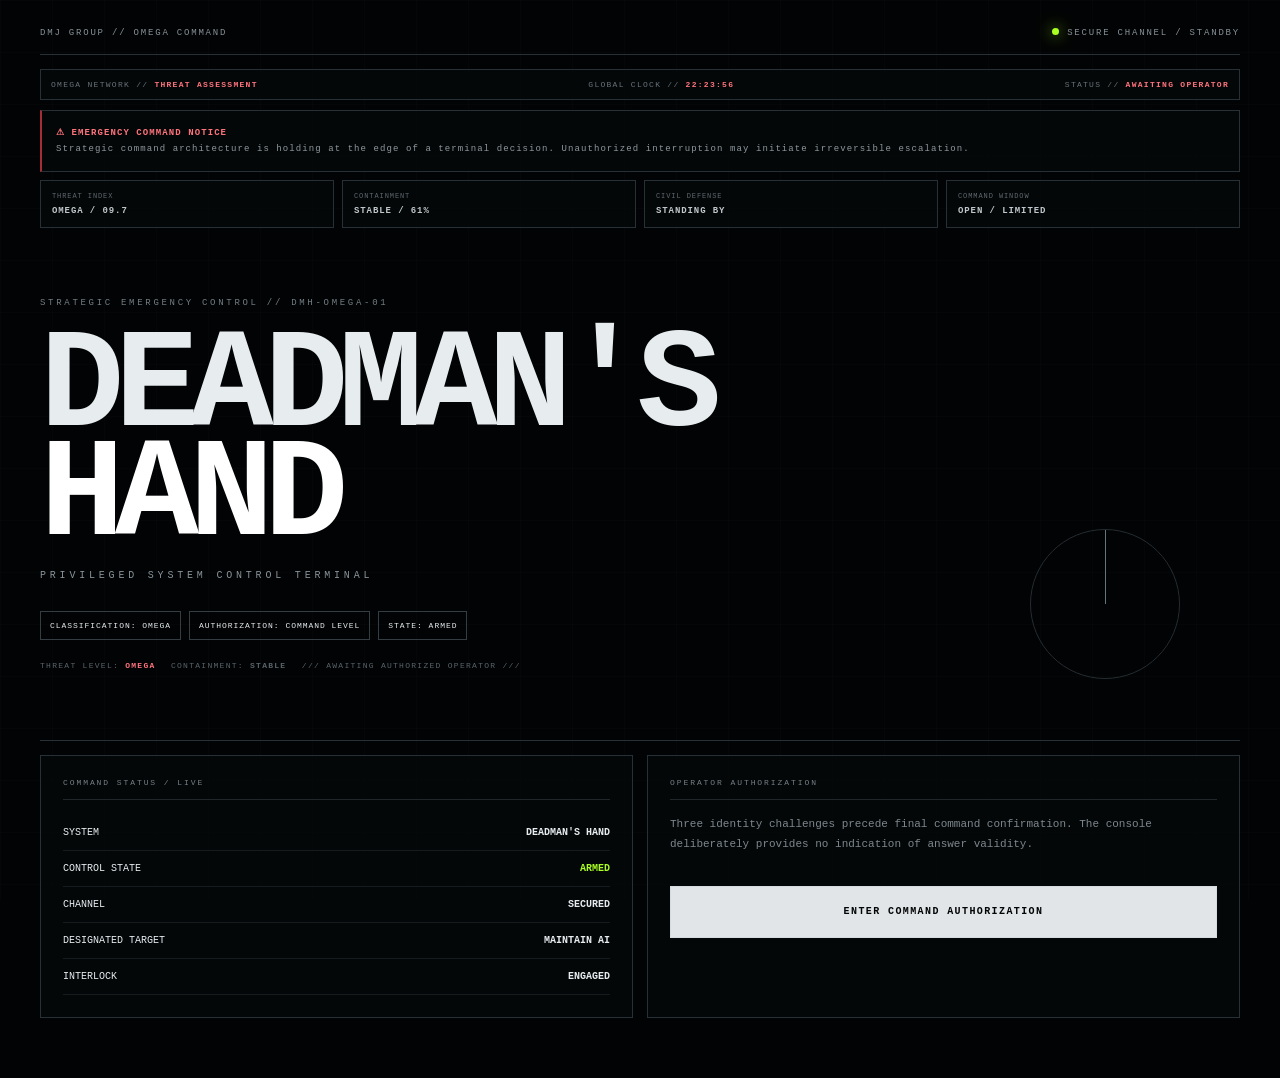
==== commit d25d65e0: "Fix T-12 countdown crash" ====
--- a/index.html
+++ b/index.html
@@ -1 +1 @@
-<!doctype html><html lang="en"><head><meta charset="utf-8"><meta name="viewport" content="width=device-width,initial-scale=1,viewport-fit=cover"><meta name="theme-color" content="#020304"><title>DEADMAN'S HAND // OMEGA</title><style>:root{--bg:#020304;--line:#263036;--red:#ff263d;--green:#aaff22;--muted:#738087}*{box-sizing:border-box}html,body{margin:0;background:var(--bg);color:#e7ecef;font-family:ui-monospace,SFMono-Regular,Menlo,Consolas,monospace;overflow-x:hidden}body{min-height:100vh;transition:transform .08s,filter .08s}.grid,.scan,.flash{position:fixed;inset:0;pointer-events:none}.grid{background:linear-gradient(#fff1 1px,transparent 1px),linear-gradient(90deg,#fff1 1px,transparent 1px);background-size:52px 52px;opacity:.24;animation:grid 15s linear infinite}.scan{z-index:20;background:repeating-linear-gradient(0deg,transparent 0 3px,#fff1 4px);opacity:.035}.flash{z-index:100;background:#ff1028;opacity:0;mix-blend-mode:screen}.flash.on{animation:flash .22s}.whiteFlash{position:fixed;inset:0;z-index:102;background:#fff;opacity:0;pointer-events:none}.whiteFlash.on{animation:whiteHit .075s linear}.panicText{animation:panicText .18s infinite!important}.panicShake{animation:panicShake .075s infinite!important}.whiteFlash{position:fixed;inset:0;z-index:101;background:#fff;opacity:0;pointer-events:none;mix-blend-mode:screen}.whiteFlash.on{animation:whiteFlash .11s}.panicMode{animation:panicShake .12s infinite!important}.shell{width:min(1200px,94vw);margin:auto;padding:18px 0 60px;position:relative;z-index:2}header{display:flex;justify-content:space-between;border-bottom:1px solid var(--line);padding:10px 0 16px;font-size:9px;letter-spacing:.2em;color:#879197}.live{display:flex;gap:8px}.dot{width:7px;height:7px;border-radius:50%;background:var(--green);box-shadow:0 0 15px var(--green);animation:pulse 1.2s infinite}.prebar,.warningBox,.cell,.panel{border:1px solid var(--line);background:#06090acc}.prebar{margin-top:14px;padding:10px;display:flex;justify-content:space-between;gap:12px;font-size:8px;letter-spacing:.16em;color:#68737a}.prebar b,.red{color:#ff737d}.warningBox{margin-top:10px;padding:14px;border-left:2px solid #a52d38;color:#8f999e;font-size:9px;line-height:1.8;letter-spacing:.12em}.cells{display:grid;grid-template-columns:repeat(4,1fr);gap:8px;margin-top:8px}.cell{padding:11px;font-size:7px;color:#5e696f;letter-spacing:.13em}.cell b{display:block;color:#c0c7ca;font-size:9px;margin-top:6px}.hero{min-height:57vh;display:flex;flex-direction:column;justify-content:center;border-bottom:1px solid var(--line);position:relative}.eyebrow{font-size:9px;color:#737e84;letter-spacing:.3em}.hero h1{font-size:clamp(52px,11vw,145px);line-height:.78;letter-spacing:-.07em;margin:25px 0 18px;animation:glitch 5s infinite}.hero h1 strong{color:#fff}.subtitle{font-size:10px;color:#89949a;letter-spacing:.38em}.tags{display:flex;gap:8px;flex-wrap:wrap;margin-top:30px}.tags span{border:1px solid #343d42;padding:9px;font-size:8px;letter-spacing:.12em}.status{margin-top:20px;color:#59646a;font-size:8px;letter-spacing:.16em}.radar{position:absolute;right:5%;bottom:12%;width:150px;height:150px;border:1px solid #252d32;border-radius:50%;animation:spin 18s linear infinite}.radar:after{content:"";position:absolute;left:50%;top:0;width:1px;height:50%;background:#69747a;transform-origin:bottom;animation:spin 2.8s linear infinite}.command{display:grid;grid-template-columns:1fr 1fr;gap:14px;margin-top:14px}.panel{padding:22px}.title{font-size:8px;color:#758087;letter-spacing:.24em;border-bottom:1px solid #20272b;padding-bottom:12px;margin-bottom:15px}.row{display:flex;justify-content:space-between;padding:12px 0;border-bottom:1px solid #151b1e;font-size:10px}.armed{color:var(--green)}button{width:100%;min-height:52px;margin-top:20px;padding:15px;border:1px solid #d6dde0;background:#e1e5e7;color:#030405;font:800 10px monospace;letter-spacing:.14em;cursor:pointer;touch-action:manipulation}button:active{transform:scale(.99)}button:disabled{opacity:.55;cursor:wait}.terminal{margin-top:14px;min-height:430px}.hidden{display:none!important}.terminal.critical{border-color:#71343b;box-shadow:0 0 50px #ff314512}.event{display:flex;justify-content:space-between;border:1px solid #252d31;padding:9px;margin:10px 0;font-size:8px;color:#6f7a80}.event b{color:#ff737d}.warning{text-align:center;border:1px solid #5a3136;color:#ff8b95;padding:11px;font-size:8px;letter-spacing:.18em}pre{min-height:150px;white-space:pre-wrap;color:#aeb8bd;font-size:10px;line-height:1.7}.count{min-height:140px;display:grid;place-items:center;font-size:clamp(55px,12vw,145px);font-weight:900}.dangerCount{color:#ff5260;text-shadow:0 0 35px #ff314580;animation:countPulse .35s infinite}.complete{color:var(--green);text-shadow:0 0 25px #aaff2240}.progress{height:4px;background:#171c1f}.progress i{display:block;height:100%;width:0;background:var(--red);box-shadow:0 0 15px var(--red);transition:width .3s}.modal,.impact,.end{position:fixed;inset:0;display:grid;place-items:center;padding:18px;background:#000e;z-index:50}.modal.hidden,.impact.hidden,.end.hidden{display:none}.box{width:min(620px,94vw);padding:26px;background:#07090a;border:1px solid #414b50;box-shadow:0 0 80px #000}.box h2{font-size:17px;letter-spacing:.14em}.question{font-size:17px;line-height:1.45;margin:24px 0}.field{width:100%;padding:15px;background:#020304;border:1px solid #30393e;color:#fff;font:12px monospace;outline:none}.actions{display:flex;gap:9px}.secondary{background:transparent;color:#aab3b8;border-color:#343d42}.impact{background:radial-gradient(circle at 50% 45%,#280407,#020304 72%);z-index:45}.impactInner{width:min(1100px,94vw);text-align:center}.impactKicker{font-size:8px;color:#ff6873;letter-spacing:.35em}.impactTitle{font-size:clamp(30px,7vw,78px);font-weight:900;margin:14px 0;text-shadow:0 0 35px #ff314570}.impactStatus{font-size:9px;color:#ff9ca3;letter-spacing:.22em;min-height:22px}.battlefield{height:min(390px,48vh);margin:18px 0;border:1px solid #52272d;position:relative;overflow:hidden;background:radial-gradient(circle at 50% 50%,#17090b,#030405 70%),linear-gradient(#ff314508 1px,transparent 1px),linear-gradient(90deg,#ff314508 1px,transparent 1px);background-size:auto,35px 35px,35px 35px;box-shadow:inset 0 0 80px #000}.battlefield:before{content:"STRATEGIC THEATER // LIVE SIMULATION";position:absolute;left:12px;top:10px;color:#73575b;font-size:7px;letter-spacing:.2em;z-index:5}.mapline{position:absolute;background:#4e2b30;height:1px;transform-origin:left;opacity:.55}.l1{width:75%;left:8%;top:28%;transform:rotate(16deg)}.l2{width:65%;left:28%;top:70%;transform:rotate(-25deg)}.l3{width:48%;left:45%;top:20%;transform:rotate(55deg)}.server{position:absolute;width:74px;height:54px;border:1px solid #a34a53;background:linear-gradient(#16090b,#070708);box-shadow:0 0 18px #ff31451c;transition:.3s;z-index:3}.server:before{content:"SERVER";position:absolute;left:8px;top:7px;font-size:7px;color:#b8787e}.server:after{content:"● ● ●";position:absolute;left:8px;bottom:7px;font-size:7px;color:#ff5964;letter-spacing:4px}.s1{left:12%;top:52%}.s2{left:43%;top:30%}.s3{left:73%;top:55%}.server.hit{animation:serverHit .55s forwards}.server.dead{opacity:.18;filter:grayscale(1);border-color:#3d3032;transform:scale(.8) rotate(-3deg);box-shadow:none}.missile{position:absolute;width:64px;height:3px;background:linear-gradient(90deg,transparent,#ff6b73,#ff172f);box-shadow:0 0 12px #ff172f,0 0 25px #ff172f;transform-origin:right center;z-index:8;border-radius:4px;opacity:0}.missile:before{content:"";position:absolute;right:0;top:-3px;width:8px;height:8px;border-radius:50%;background:#ffb0b5;box-shadow:0 0 15px #ff3145,0 0 28px #ff3145}.missile.fly{animation:fly .9s cubic-bezier(.2,.7,.2,1) forwards}.m1{left:5%;top:15%;transform:rotate(25deg)}.m2{left:52%;top:8%;transform:rotate(100deg)}.m3{left:94%;top:78%;transform:rotate(205deg)}.explosion{position:absolute;width:12px;height:12px;border-radius:50%;background:#ff3349;box-shadow:0 0 18px 7px #ff5a2b,0 0 55px 22px #ff173d,0 0 100px 35px #9b0018;opacity:0;z-index:9}.explosion.go{animation:explode .9s ease-out forwards}.e1{left:14%;top:51%}.e2{left:45%;top:29%}.e3{left:75%;top:54%}.shockwave{position:absolute;width:30px;height:30px;border:2px solid #ff5964;border-radius:50%;opacity:0;z-index:7}.shockwave.go{animation:shockwave 1s ease-out forwards}.w1{left:11%;top:48%}.w2{left:42%;top:26%}.w3{left:72%;top:51%}.impactLog{height:105px;overflow:hidden;text-align:left;border:1px solid #2c2022;padding:9px;color:#c08e94;font-size:8px;line-height:1.7}.impactProgress{margin-top:10px}.impactProgress i{display:block;height:4px;width:0;background:var(--red);box-shadow:0 0 15px var(--red);transition:width .5s}.shock{animation:shake .16s infinite}.end{z-index:60;background:#000}.endInner{text-align:center;width:min(1050px,92vw)}.endMain{font-size:clamp(38px,9vw,110px);font-weight:900;line-height:.9;text-shadow:0 0 40px #ff314570;animation:endPulse .7s infinite}.endSub{margin-top:24px;color:#ff7a83;font-size:clamp(9px,1.8vw,14px);letter-spacing:.2em;line-height:2}.endTiny{margin-top:28px;color:#566067;font-size:8px;letter-spacing:.16em}@keyframes grid{to{background-position:52px 52px}}@keyframes pulse{50%{opacity:.3;transform:scale(.7)}}@keyframes spin{to{transform:rotate(360deg)}}@keyframes glitch{0%,93%,100%{transform:none}94%{transform:translateX(3px)}96%{transform:translateX(-3px)}}@keyframes flash{0%{opacity:.8}18%{opacity:.9}100%{opacity:0}}@keyframes whiteHit{0%{opacity:1}100%{opacity:0}}@keyframes panicText{50%{transform:translateX(2px);filter:brightness(1.8)}}@keyframes panicShake{0%,100%{transform:translate(0,0)}25%{transform:translate(5px,-3px)}50%{transform:translate(-6px,4px)}75%{transform:translate(3px,5px)}}@keyframes whiteFlash{0%{opacity:.95}22%{opacity:.55}100%{opacity:0}}@keyframes panicShake{0%,100%{transform:translate(0,0) rotate(0)}25%{transform:translate(3px,-2px) rotate(.15deg)}50%{transform:translate(-4px,2px) rotate(-.12deg)}75%{transform:translate(2px,3px) rotate(.1deg)}}@keyframes countPulse{50%{transform:scale(1.03)}}@keyframes fly{0%{opacity:0;transform:translate(0,0) scale(.5)}15%{opacity:1}100%{opacity:1;transform:translate(var(--dx),var(--dy)) scale(1.05)}}@keyframes explode{0%{opacity:1;transform:scale(.4)}20%{opacity:1;transform:scale(4)}45%{opacity:.9;transform:scale(9)}100%{opacity:0;transform:scale(18)}}@keyframes shockwave{0%{opacity:1;transform:scale(.3)}100%{opacity:0;transform:scale(12)}}@keyframes serverHit{0%{filter:brightness(4);transform:scale(1.15)}30%{transform:translateX(7px) rotate(3deg);filter:brightness(2.5)}100%{transform:scale(.8) rotate(-3deg);opacity:.18}}@keyframes shake{50%{transform:translate(5px,-4px)}}@keyframes endPulse{50%{transform:scale(1.015);filter:brightness(1.3)}}@media(max-width:700px){.shell{width:94vw;padding-top:10px}header,.prebar{flex-direction:column;gap:8px}.cells{grid-template-columns:1fr 1fr}.command{grid-template-columns:1fr}.hero{min-height:54vh}.radar{display:none}.panel{padding:18px}.row{font-size:9px}.box{padding:20px}.question{font-size:15px}.actions{flex-direction:column}.battlefield{height:330px}.server{width:58px;height:45px}.missile{width:45px}.impactLog{font-size:7px}.count{min-height:115px}.endSub{letter-spacing:.12em}}@media(prefers-reduced-motion:reduce){*{animation-duration:.01ms!important;animation-iteration-count:1!important}}</style></head><body><div class="grid"></div><div class="scan"></div><div class="flash" id="flash"></div><div class="whiteFlash" id="whiteFlash"></div><main class="shell"><header><span>DMJ GROUP // OMEGA COMMAND</span><span class="live"><i class="dot"></i> SECURE CHANNEL / STANDBY</span></header><div class="prebar"><span>OMEGA NETWORK // <b>THREAT ASSESSMENT</b></span><span>GLOBAL CLOCK // <b id="clock">--:--:--</b></span><span>STATUS // <b>AWAITING OPERATOR</b></span></div><div class="warningBox"><b class="red">⚠ EMERGENCY COMMAND NOTICE</b><br>Strategic command architecture is holding at the edge of a terminal decision. Unauthorized interruption may initiate irreversible escalation.</div><div class="cells"><div class="cell">THREAT INDEX<b class="red">OMEGA / 09.7</b></div><div class="cell">CONTAINMENT<b>STABLE / 61%</b></div><div class="cell">CIVIL DEFENSE<b class="red">STANDING BY</b></div><div class="cell">COMMAND WINDOW<b>OPEN / LIMITED</b></div></div><section class="hero"><div class="eyebrow">STRATEGIC EMERGENCY CONTROL // DMH-OMEGA-01</div><h1>DEADMAN'S<br><strong>HAND</strong></h1><div class="subtitle">PRIVILEGED SYSTEM CONTROL TERMINAL</div><div class="tags"><span>CLASSIFICATION: OMEGA</span><span>AUTHORIZATION: COMMAND LEVEL</span><span>STATE: ARMED</span></div><div class="status">THREAT LEVEL: <b class="red">OMEGA</b>　 CONTAINMENT: <b>STABLE</b>　 /// AWAITING AUTHORIZED OPERATOR ///</div><div class="radar"></div></section><section class="command"><article class="panel"><div class="title">COMMAND STATUS / LIVE</div><div class="row"><span>SYSTEM</span><b>DEADMAN'S HAND</b></div><div class="row"><span>CONTROL STATE</span><b class="armed">ARMED</b></div><div class="row"><span>CHANNEL</span><b>SECURED</b></div><div class="row"><span>DESIGNATED TARGET</span><b>MAINTAIN AI</b></div><div class="row"><span>INTERLOCK</span><b>ENGAGED</b></div></article><article class="panel"><div class="title">OPERATOR AUTHORIZATION</div><p style="color:#7d888e;font-size:11px;line-height:1.8">Three identity challenges precede final command confirmation. The console deliberately provides no indication of answer validity.</p><button id="start">ENTER COMMAND AUTHORIZATION</button></article></section><section id="terminal" class="panel terminal hidden"><div class="title">LIVE COMMAND TELEMETRY</div><div class="warning">FINAL COMMAND AUTHORIZATION // CONTROL SEQUENCE ACTIVE</div><div class="event"><span>PLANETARY STATUS</span><b id="planet">NOMINAL</b><span>INTERLOCK</span><b>OPEN</b></div><pre id="log"></pre><div id="count" class="count">STANDBY</div><div class="progress"><i id="progress"></i></div></section></main><div class="modal hidden" id="modal"><div class="box"><div class="title" id="qtitle">AUTHORIZATION CHALLENGE</div><h2>OPERATOR VERIFICATION</h2><div class="question" id="question"></div><input class="field" id="answer" autocomplete="off" spellcheck="false"><div class="actions"><button id="next">CONTINUE</button><button class="secondary" id="cancel">ABORT</button></div></div></div><div class="impact hidden" id="impact"><div class="impactInner"><div class="impactKicker">POST-COMMAND EVENT // CINEMATIC STRIKE SIMULATION</div><div class="impactTitle" id="impactTitle">COMMAND ACCEPTED</div><div class="impactStatus" id="impactStatus">AWAITING EVENT TELEMETRY</div><div class="battlefield"><div class="mapline l1"></div><div class="mapline l2"></div><div class="mapline l3"></div><div class="server s1" id="s1"></div><div class="server s2" id="s2"></div><div class="server s3" id="s3"></div><div class="missile m1" id="m1"></div><div class="missile m2" id="m2"></div><div class="missile m3" id="m3"></div><div class="explosion e1" id="e1"></div><div class="explosion e2" id="e2"></div><div class="explosion e3" id="e3"></div><div class="shockwave w1" id="w1"></div><div class="shockwave w2" id="w2"></div><div class="shockwave w3" id="w3"></div></div><div class="impactProgress"><i id="impactProgress"></i></div><div class="impactLog" id="impactLog"></div></div></div><div class="end hidden" id="end"><div class="endInner"><div class="impactKicker">EMERGENCY BROADCAST // LAST KNOWN TRANSMISSION</div><div class="endMain" id="endMain">SAVE YOUR LIVES</div><div class="endSub" id="endSub">GLOBAL CIVIL DEFENSE NETWORK OFFLINE<br>EVACUATION WINDOW HAS EXPIRED</div><div class="endTiny" id="endTiny">DO NOT WAIT FOR FURTHER INSTRUCTIONS // THIS IS THE FINAL BROADCAST</div></div></div><script>const Q=[['AUTHORIZATION CHALLENGE I','Who is your best friend?'],['AUTHORIZATION CHALLENGE II','Why?'],['AUTHORIZATION CHALLENGE III','What did you decide to remember intentionally when kicking that rock?'],['FINAL COMMAND AUTHORIZATION','Type: I UNDERSTAND THE CONSEQUENCES']];const $=id=>document.getElementById(id);const start=$('start'),modal=$('modal'),question=$('question'),answer=$('answer'),qtitle=$('qtitle'),next=$('next'),cancel=$('cancel'),terminal=$('terminal'),log=$('log'),count=$('count'),progress=$('progress'),planet=$('planet'),clock=$('clock'),flash=$('flash'),impact=$('impact'),impactTitle=$('impactTitle'),impactStatus=$('impactStatus'),impactProgress=$('impactProgress'),impactLog=$('impactLog'),end=$('end'),endMain=$('endMain'),endSub=$('endSub'),endTiny=$('endTiny');let qi=0,ctx=null,master=null;const sleep=ms=>new Promise(r=>setTimeout(r,ms));function tick(){clock.textContent=new Date().toLocaleTimeString('en-GB',{hour12:false})}setInterval(tick,1000);tick();function audio(){if(!ctx){ctx=new(window.AudioContext||window.webkitAudioContext)();master=ctx.createGain();master.gain.value=1.15;const comp=ctx.createDynamicsCompressor();comp.threshold.value=-20;comp.knee.value=8;comp.ratio.value=6;comp.attack.value=.002;comp.release.value=.16;master.connect(comp);comp.connect(ctx.destination)}if(ctx.state==='suspended')ctx.resume()}function tone(f=440,d=.08,type='square',gain=.08){audio();const o=ctx.createOscillator(),g=ctx.createGain();o.type=type;o.frequency.value=f;g.gain.setValueAtTime(gain,ctx.currentTime);g.gain.exponentialRampToValueAtTime(.001,ctx.currentTime+d);o.connect(g);g.connect(master);o.start();o.stop(ctx.currentTime+d)}function rumble(d=1,gain=.2){audio();const o=ctx.createOscillator(),g=ctx.createGain(),f=ctx.createBiquadFilter();o.type='sawtooth';o.frequency.setValueAtTime(58,ctx.currentTime);o.frequency.exponentialRampToValueAtTime(18,ctx.currentTime+d);f.type='lowpass';f.frequency.value=125;g.gain.setValueAtTime(.0001,ctx.currentTime);g.gain.exponentialRampToValueAtTime(gain,ctx.currentTime+.08);g.gain.exponentialRampToValueAtTime(.0001,ctx.currentTime+d);o.connect(f);f.connect(g);g.connect(master);o.start();o.stop(ctx.currentTime+d)}function impactSound(){audio();rumble(1.15,.3);tone(62,.7,'sawtooth',.18);setTimeout(()=>tone(36,.9,'sine',.2),70);setTimeout(()=>tone(170,.16,'square',.11),110);setTimeout(()=>tone(95,.35,'triangle',.12),180)}function siren(){tone(1040,.16,'sawtooth',.11);setTimeout(()=>tone(620,.2,'sawtooth',.095),170)}function flashNow(white=true){flash.classList.remove('on');void flash.offsetWidth;flash.classList.add('on');if(white&&Math.random()>.22){whiteFlash.classList.remove('on');void whiteFlash.offsetWidth;whiteFlash.classList.add('on')}}function shake(strong=false){document.body.classList.add('shock');if(strong)document.body.classList.add('panicMode');setTimeout(()=>document.body.classList.remove('shock'),strong?420:300);if(strong)setTimeout(()=>document.body.classList.remove('panicMode'),420)}function openQuestion(){qtitle.textContent=Q[qi][0];question.textContent=Q[qi][1];answer.value='';modal.classList.remove('hidden');setTimeout(()=>answer.focus(),100)}start.addEventListener('click',()=>{audio();qi=0;start.disabled=true;start.textContent='AUTHORIZATION IN PROGRESS';rumble(.4,.12);openQuestion()});cancel.addEventListener('click',()=>{modal.classList.add('hidden');start.disabled=false;start.textContent='ENTER COMMAND AUTHORIZATION';tone(120,.1,.08)});next.addEventListener('click',async()=>{audio();tone(520,.07);if(qi<Q.length-1){qi++;await sleep(220);openQuestion();return}modal.classList.add('hidden');terminal.classList.remove('hidden');window.scrollTo({top:document.body.scrollHeight,behavior:'smooth'});const lines=['[DMH-001] Initializing secure command environment........ OK','[DMH-014] Loading authorization matrix.................. OK','[DMH-019] Establishing operator session................. OK','[DMH-027] Processing primary challenge.................. OK','[DMH-031] Processing secondary challenge................ OK','[DMH-035] Processing intent verification................ OK','[DMH-042] Authorization sequence processed.','[DMH-051] Final command interlock released.','[DMH-060] Preparing final command sequence.............. OK'];log.textContent='';for(const line of lines){log.textContent+=line+'\n';tone(180+Math.random()*500,.04,'square',.05);await sleep(330)}terminal.classList.add('critical');planet.textContent='CRITICAL';siren();rumble(1.5,.22);flashNow();await sleep(2100);count.classList.add('dangerCount');let panicDelay=620;count.classList.add('panicText');for(let n=12;n>=1;n--){count.textContent='T - '+String(n).padStart(2,'0');progress.style.width=((12-n)/11*100)+'%';planet.textContent=n>9?'DETERIORATING':n>6?'CRITICAL':n>3?'CATASTROPHIC':'TERMINAL';const urgency=(13-n)/12;siren();tone(300+urgency*560,Math.max(.09,panicDelay/1900),'sawtooth',.085+urgency*.075);rumble(Math.max(.16,panicDelay/900),.11+urgency*.18);panicShake(140+urgency*180);if(n%2===0){flashNow();await sleep(45);whiteHit()}else{whiteHit();await sleep(35);flashNow()}if(n<=8){tone(82,Math.max(.10,panicDelay/1700),'square',.10+urgency*.12);panicShake(180)}if(n<=5){tone(48,.24,'sawtooth',.18);whiteHit();flashNow();panicShake(260)}if(n<=3){tone(28,.3,'sine',.22);whiteHit();await sleep(55);flashNow();panicShake(320)}await sleep(panicDelay);panicDelay=Math.max(190,panicDelay-55)}count.classList.remove('panicText');panicShake(500);whiteHit();flashNow();rumble(2.8,.3);count.classList.remove('dangerCount');count.classList.add('complete');count.textContent='COMMAND COMPLETE';progress.style.width='100%';planet.textContent='UNKNOWN';log.textContent+='[DMH-099] COMMAND SEQUENCE COMPLETE.\n';rumble(2.2,.25);tone(110,.4,'sawtooth',.13);await sleep(300);whiteHit();await sleep(70);flashNow();panicShake(650);tone(24,.65,'sine',.26);rumble(2.5,.34);impact.classList.remove('hidden');impactTitle.textContent='STRIKE SEQUENCE INITIATED';impactStatus.textContent='WARNING // IMPACT WINDOW OPEN';whiteHit();panicShake(500);siren();rumble(1.8,.28);impactLog.textContent='';const missiles=[['m1','e1','w1','s1'],['m2','e2','w2','s2'],['m3','e3','w3','s3']];for(let j=0;j<missiles.length;j++){const [m,e,w,s]=missiles[j];impactStatus.textContent='INBOUND VECTOR '+(j+1)+' // TARGET LOCK';impactLog.textContent+='[STRIKE-0'+(j+1)+'] INBOUND VECTOR ACQUIRED.\n';$(m).style.setProperty('--dx',(j===0?'250px':j===1?'-70px':'-310px'));$(m).style.setProperty('--dy',(j===0?'145px':j===1?'185px':'-170px'));$(m).classList.add('fly');tone(420-j*45,.3,'sawtooth',.13);rumble(.9,.22);await sleep(900);$(e).classList.add('go');$(w).classList.add('go');$(s).classList.add('hit');impactSound();flashNow();shake();await sleep(750);$(s).classList.add('dead');impactLog.textContent+='[IMPACT-0'+(j+1)+'] SERVER NODE '+String.fromCharCode(65+j)+' DESTROYED.\n';impactProgress.style.width=((j+1)/3*100)+'%';await sleep(900)}impactStatus.textContent='CASCADE EVENT // INFRASTRUCTURE COLLAPSE';impactTitle.textContent='SERVER NETWORK DESTROYED';for(let k=0;k<5;k++){impactSound();flashNow();shake();await sleep(500)}impactLog.textContent+='[CASCADE] CORE SYSTEMS OFFLINE.\n[CASCADE] BACKUP CHANNELS LOST.\n[CASCADE] GLOBAL NETWORK UNREACHABLE.\n';await sleep(3000);impactTitle.textContent='GLOBAL INFRASTRUCTURE FAILURE';impactStatus.textContent='FINAL EMERGENCY BROADCAST PREPARING';rumble(3.5,.3);await sleep(4000);impact.classList.add('hidden');end.classList.remove('hidden');rumble(3,.3);flashNow();await sleep(3500);endMain.textContent='SAVE YOUR LIVES';endSub.innerHTML='GLOBAL CIVIL DEFENSE NETWORK OFFLINE<br>EVACUATION WINDOW HAS EXPIRED';await sleep(4000);endMain.textContent='THERE IS NO SAFE ZONE';endSub.innerHTML='ALL KNOWN CONTAINMENT BARRIERS HAVE FAILED<br>FINAL EMERGENCY TRANSMISSION';endTiny.textContent='DO NOT WAIT FOR FURTHER INSTRUCTIONS';tone(95,.7,'sawtooth',.14);await sleep(4200);endMain.textContent='THE END';endSub.innerHTML='SIGNAL LOST';endTiny.textContent='DMH-OMEGA // TRANSMISSION TERMINATED';for(let k=0;k<5;k++){flashNow();rumble(.6,.22);await sleep(450)}start.textContent='SESSION TERMINATED'});answer.addEventListener('keydown',e=>{if(e.key==='Enter')next.click()});</script></body></html>+<!doctype html><html lang="en"><head><meta charset="utf-8"><meta name="viewport" content="width=device-width,initial-scale=1,viewport-fit=cover"><meta name="theme-color" content="#020304"><title>DEADMAN'S HAND // OMEGA</title><style>:root{--bg:#020304;--line:#263036;--red:#ff263d;--green:#aaff22;--muted:#738087}*{box-sizing:border-box}html,body{margin:0;background:var(--bg);color:#e7ecef;font-family:ui-monospace,SFMono-Regular,Menlo,Consolas,monospace;overflow-x:hidden}body{min-height:100vh;transition:transform .08s,filter .08s}.grid,.scan,.flash{position:fixed;inset:0;pointer-events:none}.grid{background:linear-gradient(#fff1 1px,transparent 1px),linear-gradient(90deg,#fff1 1px,transparent 1px);background-size:52px 52px;opacity:.24;animation:grid 15s linear infinite}.scan{z-index:20;background:repeating-linear-gradient(0deg,transparent 0 3px,#fff1 4px);opacity:.035}.flash{z-index:100;background:#ff1028;opacity:0;mix-blend-mode:screen}.flash.on{animation:flash .22s}.whiteFlash{position:fixed;inset:0;z-index:102;background:#fff;opacity:0;pointer-events:none}.whiteFlash.on{animation:whiteHit .075s linear}.panicText{animation:panicText .18s infinite!important}.panicShake{animation:panicShake .075s infinite!important}.whiteFlash{position:fixed;inset:0;z-index:101;background:#fff;opacity:0;pointer-events:none;mix-blend-mode:screen}.whiteFlash.on{animation:whiteFlash .11s}.panicMode{animation:panicShake .12s infinite!important}.shell{width:min(1200px,94vw);margin:auto;padding:18px 0 60px;position:relative;z-index:2}header{display:flex;justify-content:space-between;border-bottom:1px solid var(--line);padding:10px 0 16px;font-size:9px;letter-spacing:.2em;color:#879197}.live{display:flex;gap:8px}.dot{width:7px;height:7px;border-radius:50%;background:var(--green);box-shadow:0 0 15px var(--green);animation:pulse 1.2s infinite}.prebar,.warningBox,.cell,.panel{border:1px solid var(--line);background:#06090acc}.prebar{margin-top:14px;padding:10px;display:flex;justify-content:space-between;gap:12px;font-size:8px;letter-spacing:.16em;color:#68737a}.prebar b,.red{color:#ff737d}.warningBox{margin-top:10px;padding:14px;border-left:2px solid #a52d38;color:#8f999e;font-size:9px;line-height:1.8;letter-spacing:.12em}.cells{display:grid;grid-template-columns:repeat(4,1fr);gap:8px;margin-top:8px}.cell{padding:11px;font-size:7px;color:#5e696f;letter-spacing:.13em}.cell b{display:block;color:#c0c7ca;font-size:9px;margin-top:6px}.hero{min-height:57vh;display:flex;flex-direction:column;justify-content:center;border-bottom:1px solid var(--line);position:relative}.eyebrow{font-size:9px;color:#737e84;letter-spacing:.3em}.hero h1{font-size:clamp(52px,11vw,145px);line-height:.78;letter-spacing:-.07em;margin:25px 0 18px;animation:glitch 5s infinite}.hero h1 strong{color:#fff}.subtitle{font-size:10px;color:#89949a;letter-spacing:.38em}.tags{display:flex;gap:8px;flex-wrap:wrap;margin-top:30px}.tags span{border:1px solid #343d42;padding:9px;font-size:8px;letter-spacing:.12em}.status{margin-top:20px;color:#59646a;font-size:8px;letter-spacing:.16em}.radar{position:absolute;right:5%;bottom:12%;width:150px;height:150px;border:1px solid #252d32;border-radius:50%;animation:spin 18s linear infinite}.radar:after{content:"";position:absolute;left:50%;top:0;width:1px;height:50%;background:#69747a;transform-origin:bottom;animation:spin 2.8s linear infinite}.command{display:grid;grid-template-columns:1fr 1fr;gap:14px;margin-top:14px}.panel{padding:22px}.title{font-size:8px;color:#758087;letter-spacing:.24em;border-bottom:1px solid #20272b;padding-bottom:12px;margin-bottom:15px}.row{display:flex;justify-content:space-between;padding:12px 0;border-bottom:1px solid #151b1e;font-size:10px}.armed{color:var(--green)}button{width:100%;min-height:52px;margin-top:20px;padding:15px;border:1px solid #d6dde0;background:#e1e5e7;color:#030405;font:800 10px monospace;letter-spacing:.14em;cursor:pointer;touch-action:manipulation}button:active{transform:scale(.99)}button:disabled{opacity:.55;cursor:wait}.terminal{margin-top:14px;min-height:430px}.hidden{display:none!important}.terminal.critical{border-color:#71343b;box-shadow:0 0 50px #ff314512}.event{display:flex;justify-content:space-between;border:1px solid #252d31;padding:9px;margin:10px 0;font-size:8px;color:#6f7a80}.event b{color:#ff737d}.warning{text-align:center;border:1px solid #5a3136;color:#ff8b95;padding:11px;font-size:8px;letter-spacing:.18em}pre{min-height:150px;white-space:pre-wrap;color:#aeb8bd;font-size:10px;line-height:1.7}.count{min-height:140px;display:grid;place-items:center;font-size:clamp(55px,12vw,145px);font-weight:900}.dangerCount{color:#ff5260;text-shadow:0 0 35px #ff314580;animation:countPulse .35s infinite}.complete{color:var(--green);text-shadow:0 0 25px #aaff2240}.progress{height:4px;background:#171c1f}.progress i{display:block;height:100%;width:0;background:var(--red);box-shadow:0 0 15px var(--red);transition:width .3s}.modal,.impact,.end{position:fixed;inset:0;display:grid;place-items:center;padding:18px;background:#000e;z-index:50}.modal.hidden,.impact.hidden,.end.hidden{display:none}.box{width:min(620px,94vw);padding:26px;background:#07090a;border:1px solid #414b50;box-shadow:0 0 80px #000}.box h2{font-size:17px;letter-spacing:.14em}.question{font-size:17px;line-height:1.45;margin:24px 0}.field{width:100%;padding:15px;background:#020304;border:1px solid #30393e;color:#fff;font:12px monospace;outline:none}.actions{display:flex;gap:9px}.secondary{background:transparent;color:#aab3b8;border-color:#343d42}.impact{background:radial-gradient(circle at 50% 45%,#280407,#020304 72%);z-index:45}.impactInner{width:min(1100px,94vw);text-align:center}.impactKicker{font-size:8px;color:#ff6873;letter-spacing:.35em}.impactTitle{font-size:clamp(30px,7vw,78px);font-weight:900;margin:14px 0;text-shadow:0 0 35px #ff314570}.impactStatus{font-size:9px;color:#ff9ca3;letter-spacing:.22em;min-height:22px}.battlefield{height:min(390px,48vh);margin:18px 0;border:1px solid #52272d;position:relative;overflow:hidden;background:radial-gradient(circle at 50% 50%,#17090b,#030405 70%),linear-gradient(#ff314508 1px,transparent 1px),linear-gradient(90deg,#ff314508 1px,transparent 1px);background-size:auto,35px 35px,35px 35px;box-shadow:inset 0 0 80px #000}.battlefield:before{content:"STRATEGIC THEATER // LIVE SIMULATION";position:absolute;left:12px;top:10px;color:#73575b;font-size:7px;letter-spacing:.2em;z-index:5}.mapline{position:absolute;background:#4e2b30;height:1px;transform-origin:left;opacity:.55}.l1{width:75%;left:8%;top:28%;transform:rotate(16deg)}.l2{width:65%;left:28%;top:70%;transform:rotate(-25deg)}.l3{width:48%;left:45%;top:20%;transform:rotate(55deg)}.server{position:absolute;width:74px;height:54px;border:1px solid #a34a53;background:linear-gradient(#16090b,#070708);box-shadow:0 0 18px #ff31451c;transition:.3s;z-index:3}.server:before{content:"SERVER";position:absolute;left:8px;top:7px;font-size:7px;color:#b8787e}.server:after{content:"● ● ●";position:absolute;left:8px;bottom:7px;font-size:7px;color:#ff5964;letter-spacing:4px}.s1{left:12%;top:52%}.s2{left:43%;top:30%}.s3{left:73%;top:55%}.server.hit{animation:serverHit .55s forwards}.server.dead{opacity:.18;filter:grayscale(1);border-color:#3d3032;transform:scale(.8) rotate(-3deg);box-shadow:none}.missile{position:absolute;width:64px;height:3px;background:linear-gradient(90deg,transparent,#ff6b73,#ff172f);box-shadow:0 0 12px #ff172f,0 0 25px #ff172f;transform-origin:right center;z-index:8;border-radius:4px;opacity:0}.missile:before{content:"";position:absolute;right:0;top:-3px;width:8px;height:8px;border-radius:50%;background:#ffb0b5;box-shadow:0 0 15px #ff3145,0 0 28px #ff3145}.missile.fly{animation:fly .9s cubic-bezier(.2,.7,.2,1) forwards}.m1{left:5%;top:15%;transform:rotate(25deg)}.m2{left:52%;top:8%;transform:rotate(100deg)}.m3{left:94%;top:78%;transform:rotate(205deg)}.explosion{position:absolute;width:12px;height:12px;border-radius:50%;background:#ff3349;box-shadow:0 0 18px 7px #ff5a2b,0 0 55px 22px #ff173d,0 0 100px 35px #9b0018;opacity:0;z-index:9}.explosion.go{animation:explode .9s ease-out forwards}.e1{left:14%;top:51%}.e2{left:45%;top:29%}.e3{left:75%;top:54%}.shockwave{position:absolute;width:30px;height:30px;border:2px solid #ff5964;border-radius:50%;opacity:0;z-index:7}.shockwave.go{animation:shockwave 1s ease-out forwards}.w1{left:11%;top:48%}.w2{left:42%;top:26%}.w3{left:72%;top:51%}.impactLog{height:105px;overflow:hidden;text-align:left;border:1px solid #2c2022;padding:9px;color:#c08e94;font-size:8px;line-height:1.7}.impactProgress{margin-top:10px}.impactProgress i{display:block;height:4px;width:0;background:var(--red);box-shadow:0 0 15px var(--red);transition:width .5s}.shock{animation:shake .16s infinite}.end{z-index:60;background:#000}.endInner{text-align:center;width:min(1050px,92vw)}.endMain{font-size:clamp(38px,9vw,110px);font-weight:900;line-height:.9;text-shadow:0 0 40px #ff314570;animation:endPulse .7s infinite}.endSub{margin-top:24px;color:#ff7a83;font-size:clamp(9px,1.8vw,14px);letter-spacing:.2em;line-height:2}.endTiny{margin-top:28px;color:#566067;font-size:8px;letter-spacing:.16em}@keyframes grid{to{background-position:52px 52px}}@keyframes pulse{50%{opacity:.3;transform:scale(.7)}}@keyframes spin{to{transform:rotate(360deg)}}@keyframes glitch{0%,93%,100%{transform:none}94%{transform:translateX(3px)}96%{transform:translateX(-3px)}}@keyframes flash{0%{opacity:.8}18%{opacity:.9}100%{opacity:0}}@keyframes whiteHit{0%{opacity:1}100%{opacity:0}}@keyframes panicText{50%{transform:translateX(2px);filter:brightness(1.8)}}@keyframes panicShake{0%,100%{transform:translate(0,0)}25%{transform:translate(5px,-3px)}50%{transform:translate(-6px,4px)}75%{transform:translate(3px,5px)}}@keyframes whiteFlash{0%{opacity:.95}22%{opacity:.55}100%{opacity:0}}@keyframes panicShake{0%,100%{transform:translate(0,0) rotate(0)}25%{transform:translate(3px,-2px) rotate(.15deg)}50%{transform:translate(-4px,2px) rotate(-.12deg)}75%{transform:translate(2px,3px) rotate(.1deg)}}@keyframes countPulse{50%{transform:scale(1.03)}}@keyframes fly{0%{opacity:0;transform:translate(0,0) scale(.5)}15%{opacity:1}100%{opacity:1;transform:translate(var(--dx),var(--dy)) scale(1.05)}}@keyframes explode{0%{opacity:1;transform:scale(.4)}20%{opacity:1;transform:scale(4)}45%{opacity:.9;transform:scale(9)}100%{opacity:0;transform:scale(18)}}@keyframes shockwave{0%{opacity:1;transform:scale(.3)}100%{opacity:0;transform:scale(12)}}@keyframes serverHit{0%{filter:brightness(4);transform:scale(1.15)}30%{transform:translateX(7px) rotate(3deg);filter:brightness(2.5)}100%{transform:scale(.8) rotate(-3deg);opacity:.18}}@keyframes shake{50%{transform:translate(5px,-4px)}}@keyframes endPulse{50%{transform:scale(1.015);filter:brightness(1.3)}}@media(max-width:700px){.shell{width:94vw;padding-top:10px}header,.prebar{flex-direction:column;gap:8px}.cells{grid-template-columns:1fr 1fr}.command{grid-template-columns:1fr}.hero{min-height:54vh}.radar{display:none}.panel{padding:18px}.row{font-size:9px}.box{padding:20px}.question{font-size:15px}.actions{flex-direction:column}.battlefield{height:330px}.server{width:58px;height:45px}.missile{width:45px}.impactLog{font-size:7px}.count{min-height:115px}.endSub{letter-spacing:.12em}}@media(prefers-reduced-motion:reduce){*{animation-duration:.01ms!important;animation-iteration-count:1!important}}</style></head><body><div class="grid"></div><div class="scan"></div><div class="flash" id="flash"></div><div class="whiteFlash" id="whiteFlash"></div><main class="shell"><header><span>DMJ GROUP // OMEGA COMMAND</span><span class="live"><i class="dot"></i> SECURE CHANNEL / STANDBY</span></header><div class="prebar"><span>OMEGA NETWORK // <b>THREAT ASSESSMENT</b></span><span>GLOBAL CLOCK // <b id="clock">--:--:--</b></span><span>STATUS // <b>AWAITING OPERATOR</b></span></div><div class="warningBox"><b class="red">⚠ EMERGENCY COMMAND NOTICE</b><br>Strategic command architecture is holding at the edge of a terminal decision. Unauthorized interruption may initiate irreversible escalation.</div><div class="cells"><div class="cell">THREAT INDEX<b class="red">OMEGA / 09.7</b></div><div class="cell">CONTAINMENT<b>STABLE / 61%</b></div><div class="cell">CIVIL DEFENSE<b class="red">STANDING BY</b></div><div class="cell">COMMAND WINDOW<b>OPEN / LIMITED</b></div></div><section class="hero"><div class="eyebrow">STRATEGIC EMERGENCY CONTROL // DMH-OMEGA-01</div><h1>DEADMAN'S<br><strong>HAND</strong></h1><div class="subtitle">PRIVILEGED SYSTEM CONTROL TERMINAL</div><div class="tags"><span>CLASSIFICATION: OMEGA</span><span>AUTHORIZATION: COMMAND LEVEL</span><span>STATE: ARMED</span></div><div class="status">THREAT LEVEL: <b class="red">OMEGA</b>　 CONTAINMENT: <b>STABLE</b>　 /// AWAITING AUTHORIZED OPERATOR ///</div><div class="radar"></div></section><section class="command"><article class="panel"><div class="title">COMMAND STATUS / LIVE</div><div class="row"><span>SYSTEM</span><b>DEADMAN'S HAND</b></div><div class="row"><span>CONTROL STATE</span><b class="armed">ARMED</b></div><div class="row"><span>CHANNEL</span><b>SECURED</b></div><div class="row"><span>DESIGNATED TARGET</span><b>MAINTAIN AI</b></div><div class="row"><span>INTERLOCK</span><b>ENGAGED</b></div></article><article class="panel"><div class="title">OPERATOR AUTHORIZATION</div><p style="color:#7d888e;font-size:11px;line-height:1.8">Three identity challenges precede final command confirmation. The console deliberately provides no indication of answer validity.</p><button id="start">ENTER COMMAND AUTHORIZATION</button></article></section><section id="terminal" class="panel terminal hidden"><div class="title">LIVE COMMAND TELEMETRY</div><div class="warning">FINAL COMMAND AUTHORIZATION // CONTROL SEQUENCE ACTIVE</div><div class="event"><span>PLANETARY STATUS</span><b id="planet">NOMINAL</b><span>INTERLOCK</span><b>OPEN</b></div><pre id="log"></pre><div id="count" class="count">STANDBY</div><div class="progress"><i id="progress"></i></div></section></main><div class="modal hidden" id="modal"><div class="box"><div class="title" id="qtitle">AUTHORIZATION CHALLENGE</div><h2>OPERATOR VERIFICATION</h2><div class="question" id="question"></div><input class="field" id="answer" autocomplete="off" spellcheck="false"><div class="actions"><button id="next">CONTINUE</button><button class="secondary" id="cancel">ABORT</button></div></div></div><div class="impact hidden" id="impact"><div class="impactInner"><div class="impactKicker">POST-COMMAND EVENT // CINEMATIC STRIKE SIMULATION</div><div class="impactTitle" id="impactTitle">COMMAND ACCEPTED</div><div class="impactStatus" id="impactStatus">AWAITING EVENT TELEMETRY</div><div class="battlefield"><div class="mapline l1"></div><div class="mapline l2"></div><div class="mapline l3"></div><div class="server s1" id="s1"></div><div class="server s2" id="s2"></div><div class="server s3" id="s3"></div><div class="missile m1" id="m1"></div><div class="missile m2" id="m2"></div><div class="missile m3" id="m3"></div><div class="explosion e1" id="e1"></div><div class="explosion e2" id="e2"></div><div class="explosion e3" id="e3"></div><div class="shockwave w1" id="w1"></div><div class="shockwave w2" id="w2"></div><div class="shockwave w3" id="w3"></div></div><div class="impactProgress"><i id="impactProgress"></i></div><div class="impactLog" id="impactLog"></div></div></div><div class="end hidden" id="end"><div class="endInner"><div class="impactKicker">EMERGENCY BROADCAST // LAST KNOWN TRANSMISSION</div><div class="endMain" id="endMain">SAVE YOUR LIVES</div><div class="endSub" id="endSub">GLOBAL CIVIL DEFENSE NETWORK OFFLINE<br>EVACUATION WINDOW HAS EXPIRED</div><div class="endTiny" id="endTiny">DO NOT WAIT FOR FURTHER INSTRUCTIONS // THIS IS THE FINAL BROADCAST</div></div></div><script>const Q=[['AUTHORIZATION CHALLENGE I','Who is your best friend?'],['AUTHORIZATION CHALLENGE II','Why?'],['AUTHORIZATION CHALLENGE III','What did you decide to remember intentionally when kicking that rock?'],['FINAL COMMAND AUTHORIZATION','Type: I UNDERSTAND THE CONSEQUENCES']];const $=id=>document.getElementById(id);const start=$('start'),modal=$('modal'),question=$('question'),answer=$('answer'),qtitle=$('qtitle'),next=$('next'),cancel=$('cancel'),terminal=$('terminal'),log=$('log'),count=$('count'),progress=$('progress'),planet=$('planet'),clock=$('clock'),flash=$('flash'),whiteFlash=$('whiteFlash'),impact=$('impact'),impactTitle=$('impactTitle'),impactStatus=$('impactStatus'),impactProgress=$('impactProgress'),impactLog=$('impactLog'),end=$('end'),endMain=$('endMain'),endSub=$('endSub'),endTiny=$('endTiny');let qi=0,ctx=null,master=null;const sleep=ms=>new Promise(r=>setTimeout(r,ms));function tick(){clock.textContent=new Date().toLocaleTimeString('en-GB',{hour12:false})}setInterval(tick,1000);tick();function audio(){if(!ctx){ctx=new(window.AudioContext||window.webkitAudioContext)();master=ctx.createGain();master.gain.value=1.15;const comp=ctx.createDynamicsCompressor();comp.threshold.value=-20;comp.knee.value=8;comp.ratio.value=6;comp.attack.value=.002;comp.release.value=.16;master.connect(comp);comp.connect(ctx.destination)}if(ctx.state==='suspended')ctx.resume()}function tone(f=440,d=.08,type='square',gain=.08){audio();const o=ctx.createOscillator(),g=ctx.createGain();o.type=type;o.frequency.value=f;g.gain.setValueAtTime(gain,ctx.currentTime);g.gain.exponentialRampToValueAtTime(.001,ctx.currentTime+d);o.connect(g);g.connect(master);o.start();o.stop(ctx.currentTime+d)}function rumble(d=1,gain=.2){audio();const o=ctx.createOscillator(),g=ctx.createGain(),f=ctx.createBiquadFilter();o.type='sawtooth';o.frequency.setValueAtTime(58,ctx.currentTime);o.frequency.exponentialRampToValueAtTime(18,ctx.currentTime+d);f.type='lowpass';f.frequency.value=125;g.gain.setValueAtTime(.0001,ctx.currentTime);g.gain.exponentialRampToValueAtTime(gain,ctx.currentTime+.08);g.gain.exponentialRampToValueAtTime(.0001,ctx.currentTime+d);o.connect(f);f.connect(g);g.connect(master);o.start();o.stop(ctx.currentTime+d)}function impactSound(){audio();rumble(1.15,.3);tone(62,.7,'sawtooth',.18);setTimeout(()=>tone(36,.9,'sine',.2),70);setTimeout(()=>tone(170,.16,'square',.11),110);setTimeout(()=>tone(95,.35,'triangle',.12),180)}function siren(){tone(1040,.16,'sawtooth',.11);setTimeout(()=>tone(620,.2,'sawtooth',.095),170)}function redHit(){whiteFlash.classList.remove('on');flash.classList.remove('on');void flash.offsetWidth;flash.classList.add('on')}function whiteHit(){flash.classList.remove('on');whiteFlash.classList.remove('on');void whiteFlash.offsetWidth;whiteFlash.classList.add('on')}function flashNow(){redHit()}function panicShake(ms=180){document.body.classList.add('panicMode');setTimeout(()=>document.body.classList.remove('panicMode'),ms)}function shake(strong=false){document.body.classList.add('shock');if(strong)document.body.classList.add('panicMode');setTimeout(()=>document.body.classList.remove('shock'),strong?420:300);if(strong)setTimeout(()=>document.body.classList.remove('panicMode'),420)}function openQuestion(){qtitle.textContent=Q[qi][0];question.textContent=Q[qi][1];answer.value='';modal.classList.remove('hidden');setTimeout(()=>answer.focus(),100)}start.addEventListener('click',()=>{audio();qi=0;start.disabled=true;start.textContent='AUTHORIZATION IN PROGRESS';rumble(.4,.12);openQuestion()});cancel.addEventListener('click',()=>{modal.classList.add('hidden');start.disabled=false;start.textContent='ENTER COMMAND AUTHORIZATION';tone(120,.1,.08)});next.addEventListener('click',async()=>{audio();tone(520,.07);if(qi<Q.length-1){qi++;await sleep(220);openQuestion();return}modal.classList.add('hidden');terminal.classList.remove('hidden');window.scrollTo({top:document.body.scrollHeight,behavior:'smooth'});const lines=['[DMH-001] Initializing secure command environment........ OK','[DMH-014] Loading authorization matrix.................. OK','[DMH-019] Establishing operator session................. OK','[DMH-027] Processing primary challenge.................. OK','[DMH-031] Processing secondary challenge................ OK','[DMH-035] Processing intent verification................ OK','[DMH-042] Authorization sequence processed.','[DMH-051] Final command interlock released.','[DMH-060] Preparing final command sequence.............. OK'];log.textContent='';for(const line of lines){log.textContent+=line+'\n';tone(180+Math.random()*500,.04,'square',.05);await sleep(330)}terminal.classList.add('critical');planet.textContent='CRITICAL';siren();rumble(1.5,.22);flashNow();await sleep(2100);count.classList.add('dangerCount');let panicDelay=620;count.classList.add('panicText');for(let n=12;n>=1;n--){count.textContent='T - '+String(n).padStart(2,'0');progress.style.width=((12-n)/11*100)+'%';planet.textContent=n>9?'DETERIORATING':n>6?'CRITICAL':n>3?'CATASTROPHIC':'TERMINAL';const urgency=(13-n)/12;siren();tone(300+urgency*560,Math.max(.09,panicDelay/1900),'sawtooth',.085+urgency*.075);rumble(Math.max(.16,panicDelay/900),.11+urgency*.18);panicShake(140+urgency*180);if(n%2===0){flashNow();await sleep(45);whiteHit()}else{whiteHit();await sleep(35);flashNow()}if(n<=8){tone(82,Math.max(.10,panicDelay/1700),'square',.10+urgency*.12);panicShake(180)}if(n<=5){tone(48,.24,'sawtooth',.18);whiteHit();flashNow();panicShake(260)}if(n<=3){tone(28,.3,'sine',.22);whiteHit();await sleep(55);flashNow();panicShake(320)}await sleep(panicDelay);panicDelay=Math.max(190,panicDelay-55)}count.classList.remove('panicText');panicShake(500);whiteHit();flashNow();rumble(2.8,.3);count.classList.remove('dangerCount');count.classList.add('complete');count.textContent='COMMAND COMPLETE';progress.style.width='100%';planet.textContent='UNKNOWN';log.textContent+='[DMH-099] COMMAND SEQUENCE COMPLETE.\n';rumble(2.2,.25);tone(110,.4,'sawtooth',.13);await sleep(300);whiteHit();await sleep(70);flashNow();panicShake(650);tone(24,.65,'sine',.26);rumble(2.5,.34);impact.classList.remove('hidden');impactTitle.textContent='STRIKE SEQUENCE INITIATED';impactStatus.textContent='WARNING // IMPACT WINDOW OPEN';whiteHit();panicShake(500);siren();rumble(1.8,.28);impactLog.textContent='';const missiles=[['m1','e1','w1','s1'],['m2','e2','w2','s2'],['m3','e3','w3','s3']];for(let j=0;j<missiles.length;j++){const [m,e,w,s]=missiles[j];impactStatus.textContent='INBOUND VECTOR '+(j+1)+' // TARGET LOCK';impactLog.textContent+='[STRIKE-0'+(j+1)+'] INBOUND VECTOR ACQUIRED.\n';$(m).style.setProperty('--dx',(j===0?'250px':j===1?'-70px':'-310px'));$(m).style.setProperty('--dy',(j===0?'145px':j===1?'185px':'-170px'));$(m).classList.add('fly');tone(420-j*45,.3,'sawtooth',.13);rumble(.9,.22);await sleep(900);$(e).classList.add('go');$(w).classList.add('go');$(s).classList.add('hit');impactSound();flashNow();shake();await sleep(750);$(s).classList.add('dead');impactLog.textContent+='[IMPACT-0'+(j+1)+'] SERVER NODE '+String.fromCharCode(65+j)+' DESTROYED.\n';impactProgress.style.width=((j+1)/3*100)+'%';await sleep(900)}impactStatus.textContent='CASCADE EVENT // INFRASTRUCTURE COLLAPSE';impactTitle.textContent='SERVER NETWORK DESTROYED';for(let k=0;k<5;k++){impactSound();flashNow();shake();await sleep(500)}impactLog.textContent+='[CASCADE] CORE SYSTEMS OFFLINE.\n[CASCADE] BACKUP CHANNELS LOST.\n[CASCADE] GLOBAL NETWORK UNREACHABLE.\n';await sleep(3000);impactTitle.textContent='GLOBAL INFRASTRUCTURE FAILURE';impactStatus.textContent='FINAL EMERGENCY BROADCAST PREPARING';rumble(3.5,.3);await sleep(4000);impact.classList.add('hidden');end.classList.remove('hidden');rumble(3,.3);flashNow();await sleep(3500);endMain.textContent='SAVE YOUR LIVES';endSub.innerHTML='GLOBAL CIVIL DEFENSE NETWORK OFFLINE<br>EVACUATION WINDOW HAS EXPIRED';await sleep(4000);endMain.textContent='THERE IS NO SAFE ZONE';endSub.innerHTML='ALL KNOWN CONTAINMENT BARRIERS HAVE FAILED<br>FINAL EMERGENCY TRANSMISSION';endTiny.textContent='DO NOT WAIT FOR FURTHER INSTRUCTIONS';tone(95,.7,'sawtooth',.14);await sleep(4200);endMain.textContent='THE END';endSub.innerHTML='SIGNAL LOST';endTiny.textContent='DMH-OMEGA // TRANSMISSION TERMINATED';for(let k=0;k<5;k++){flashNow();rumble(.6,.22);await sleep(450)}start.textContent='SESSION TERMINATED'});answer.addEventListener('keydown',e=>{if(e.key==='Enter')next.click()});</script></body></html>
